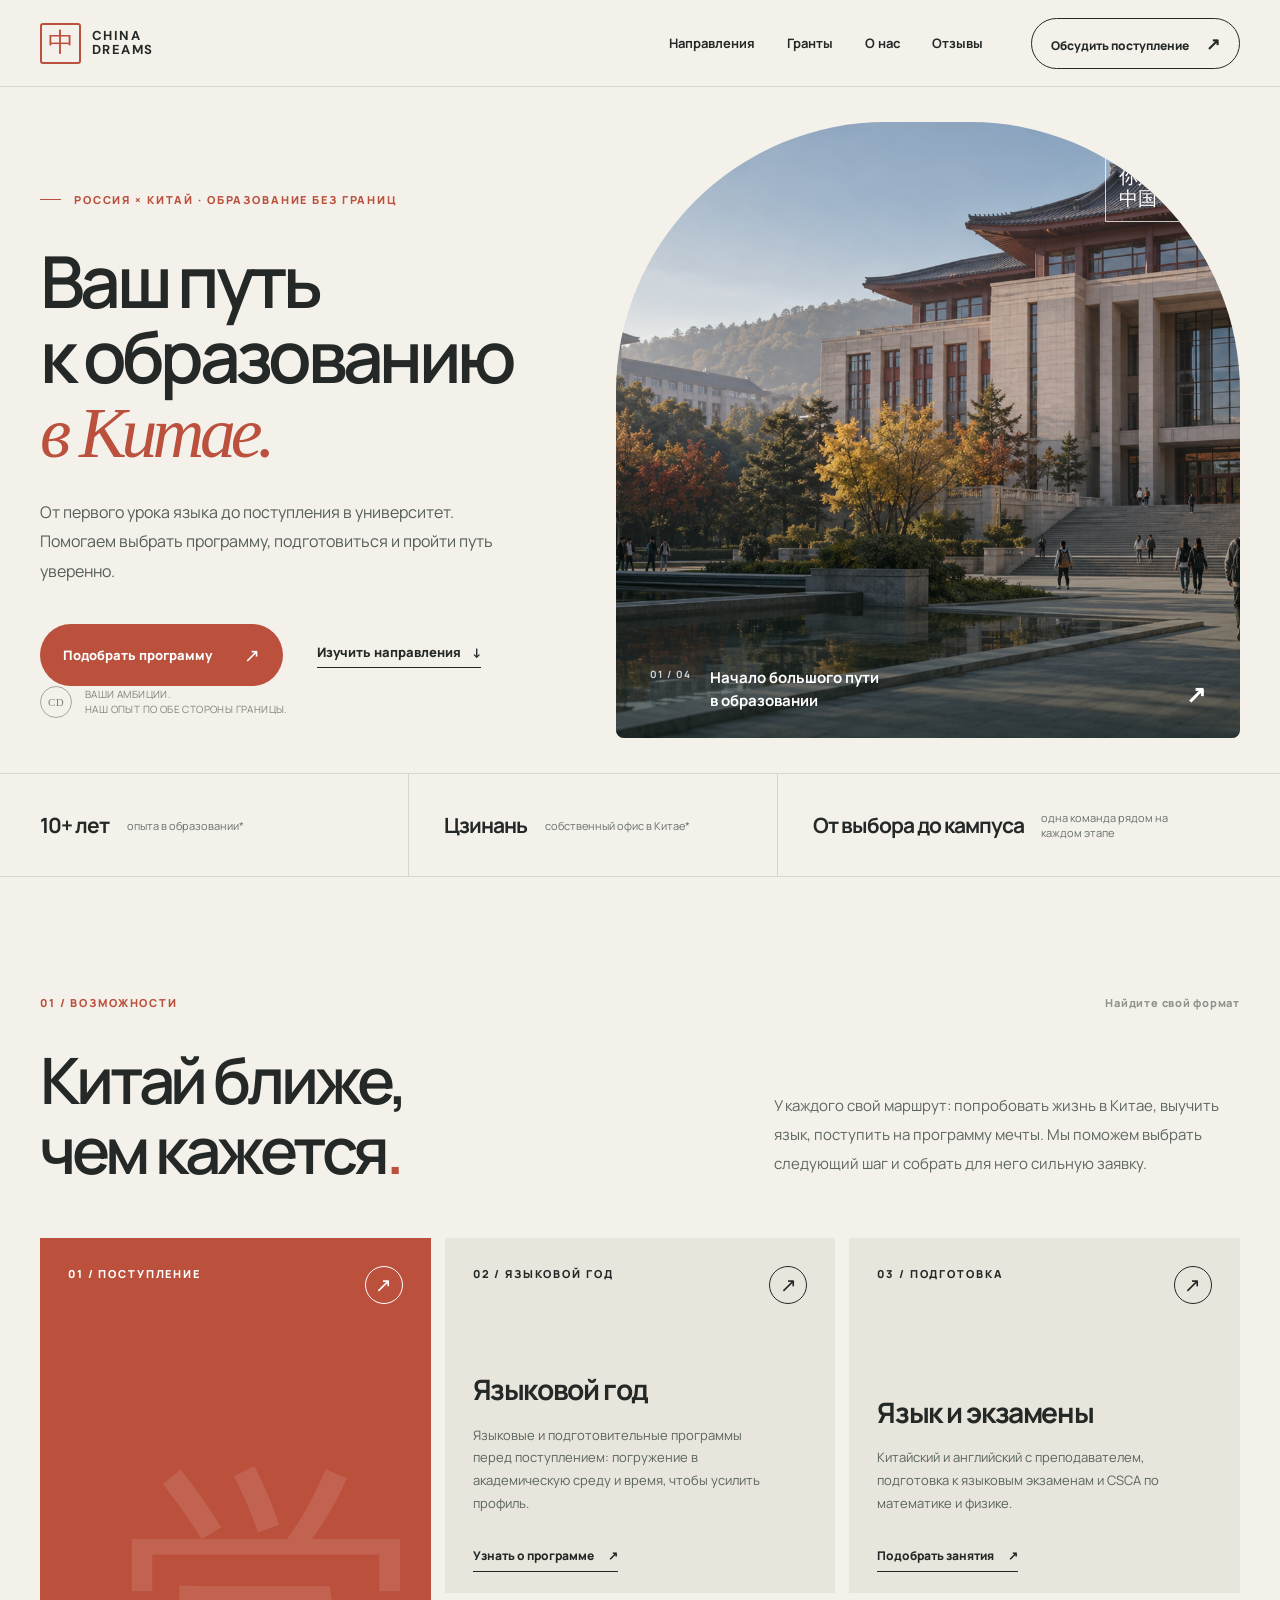
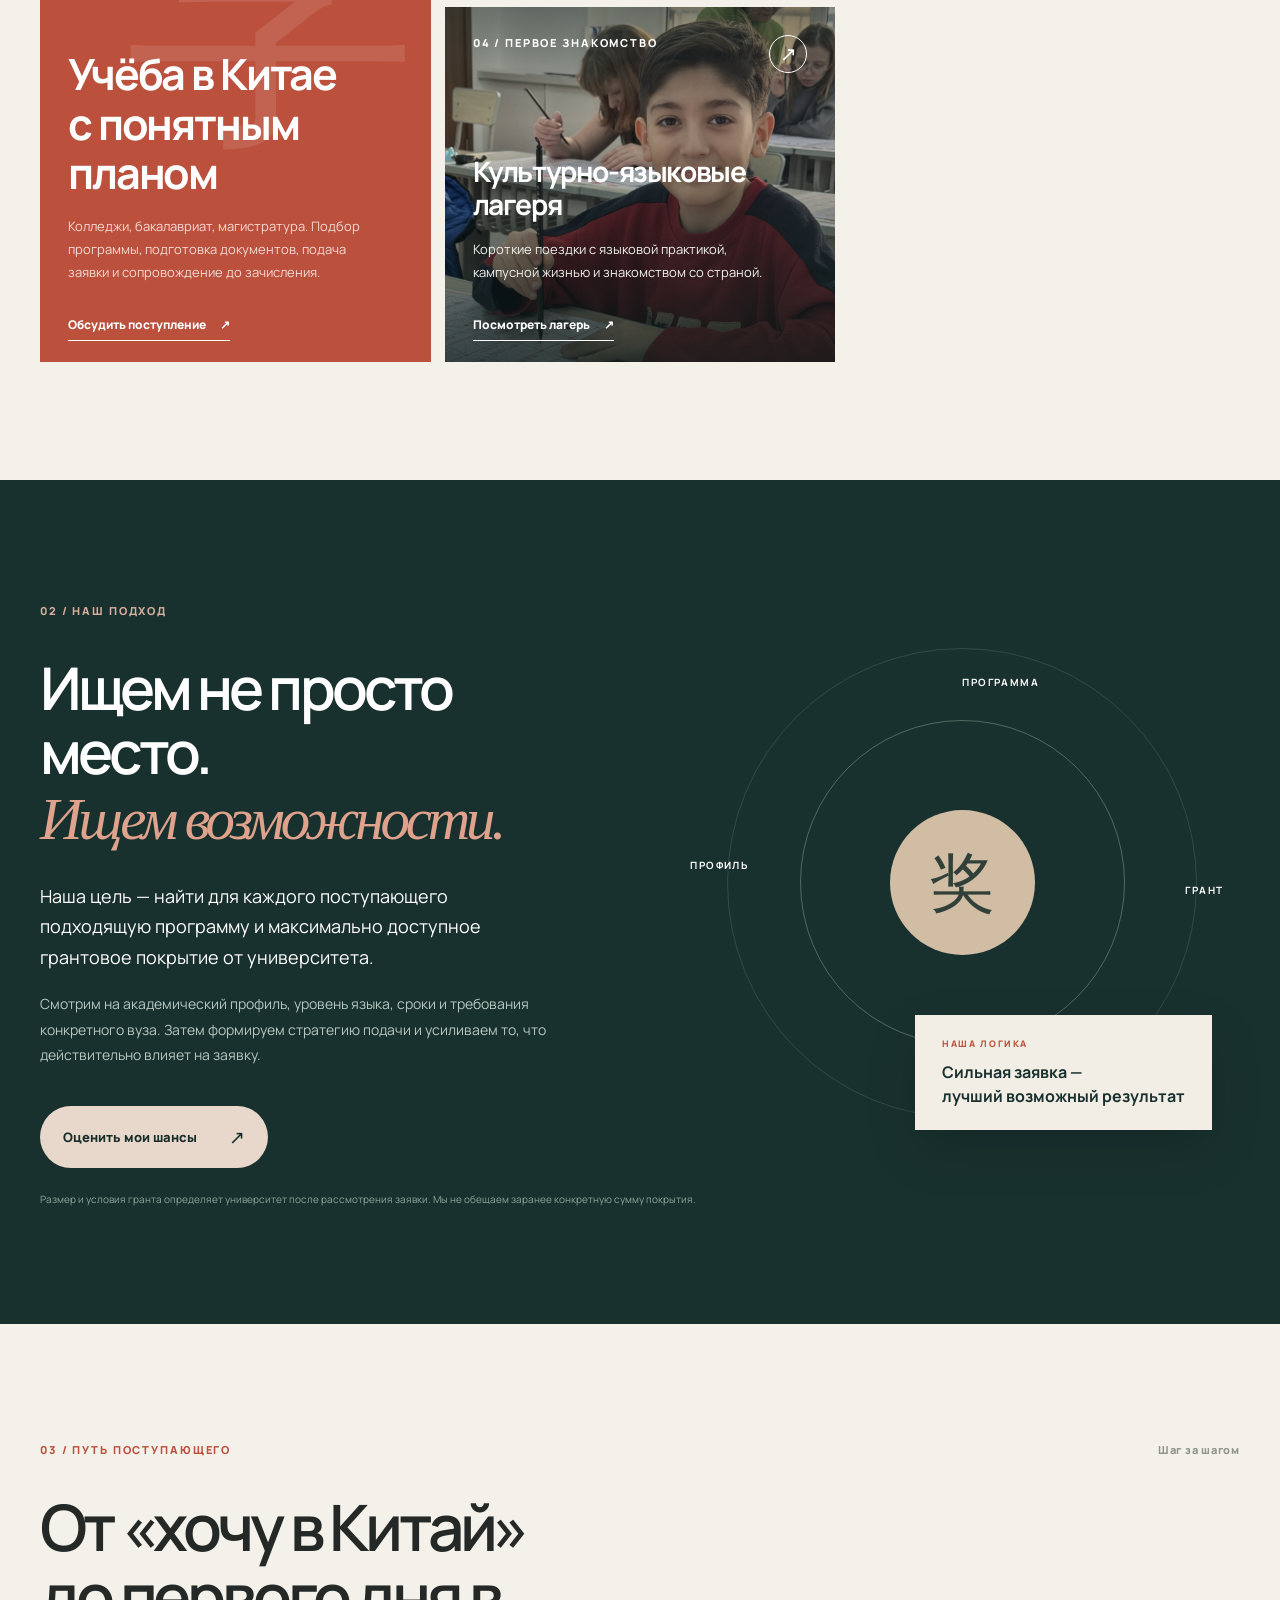
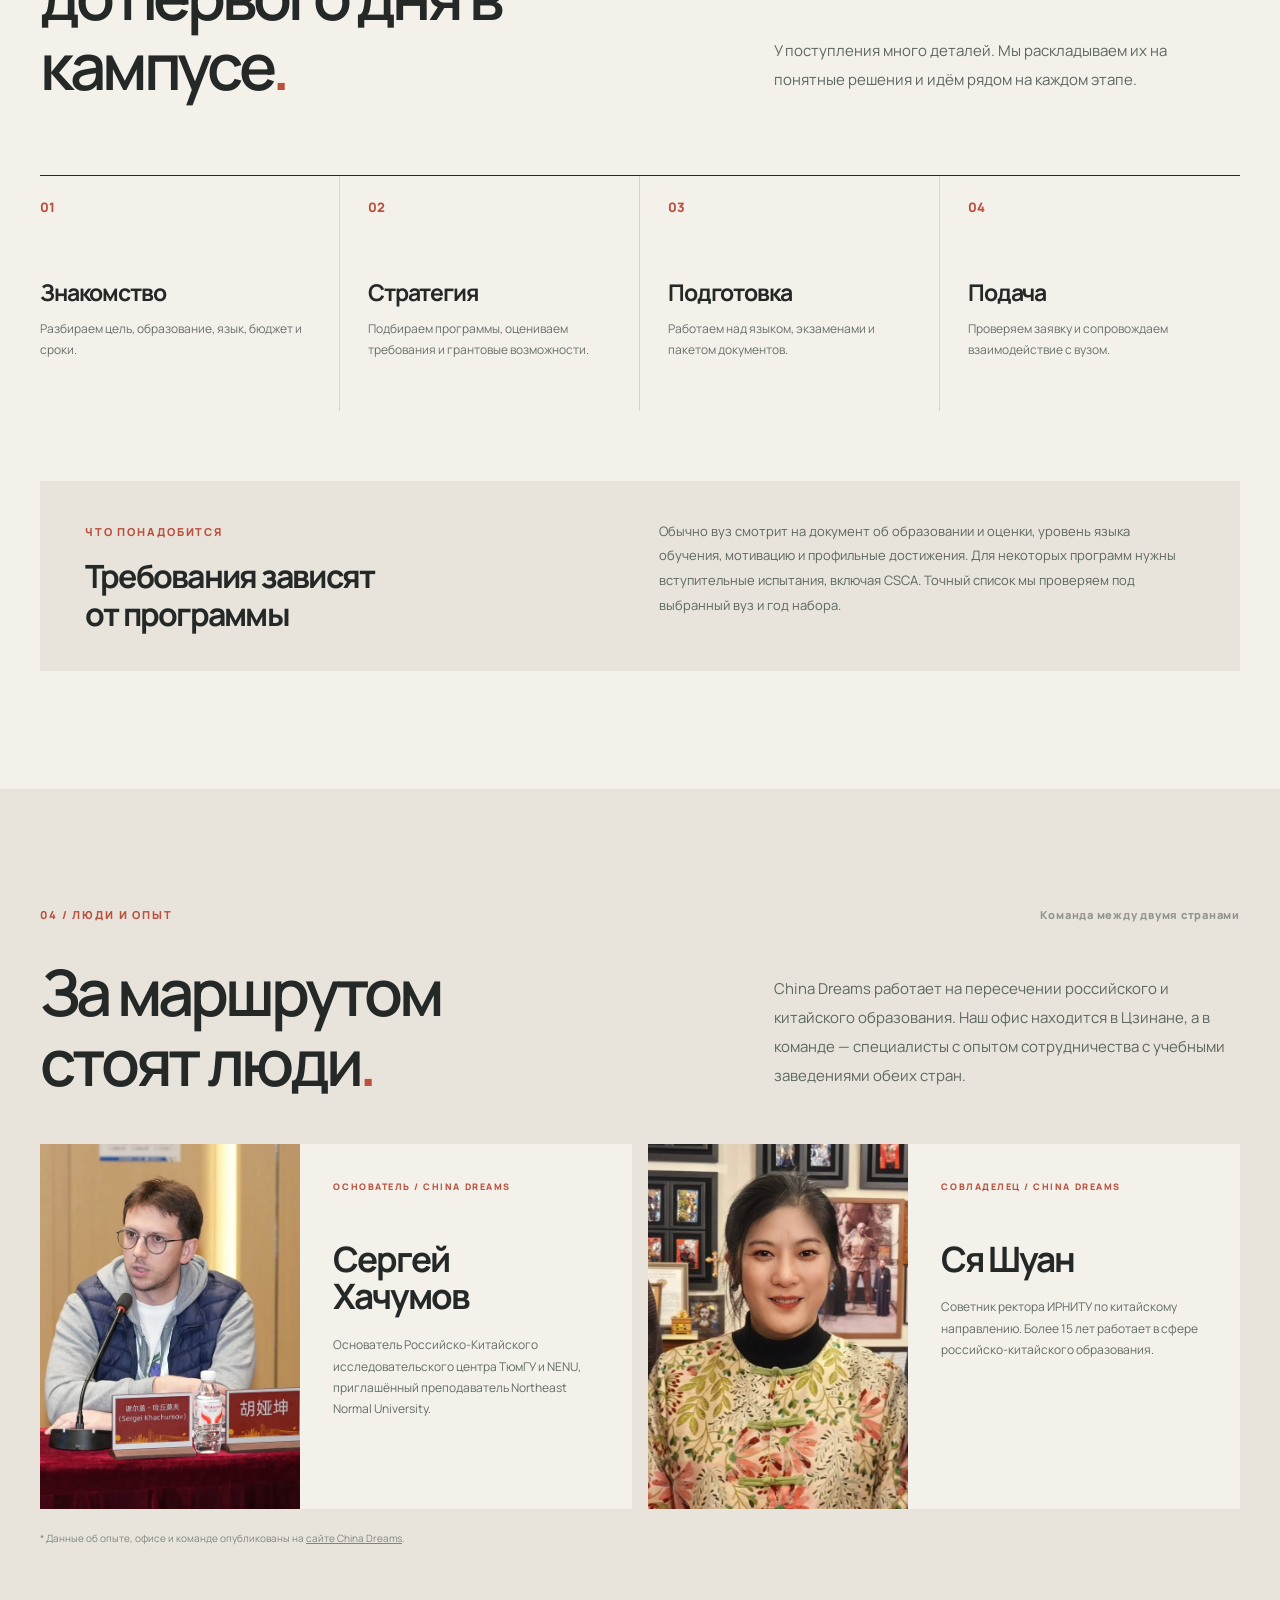
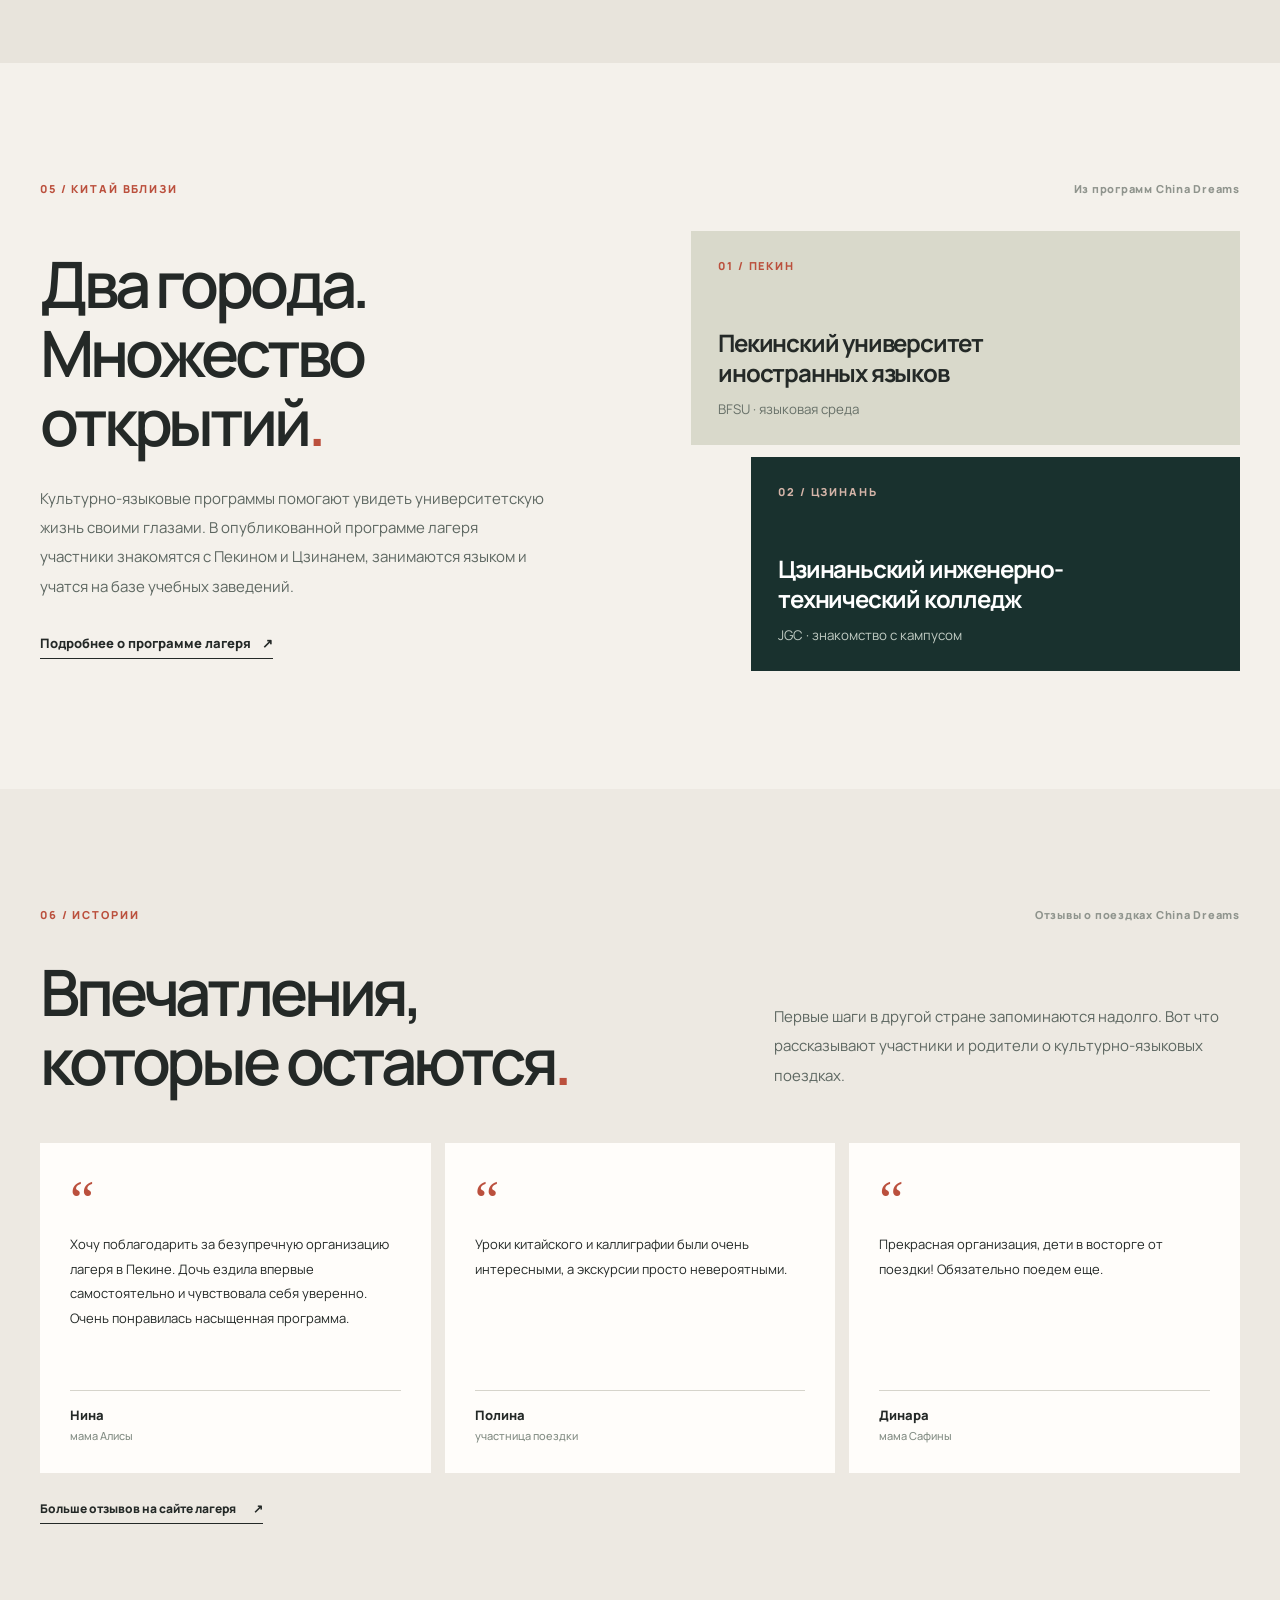
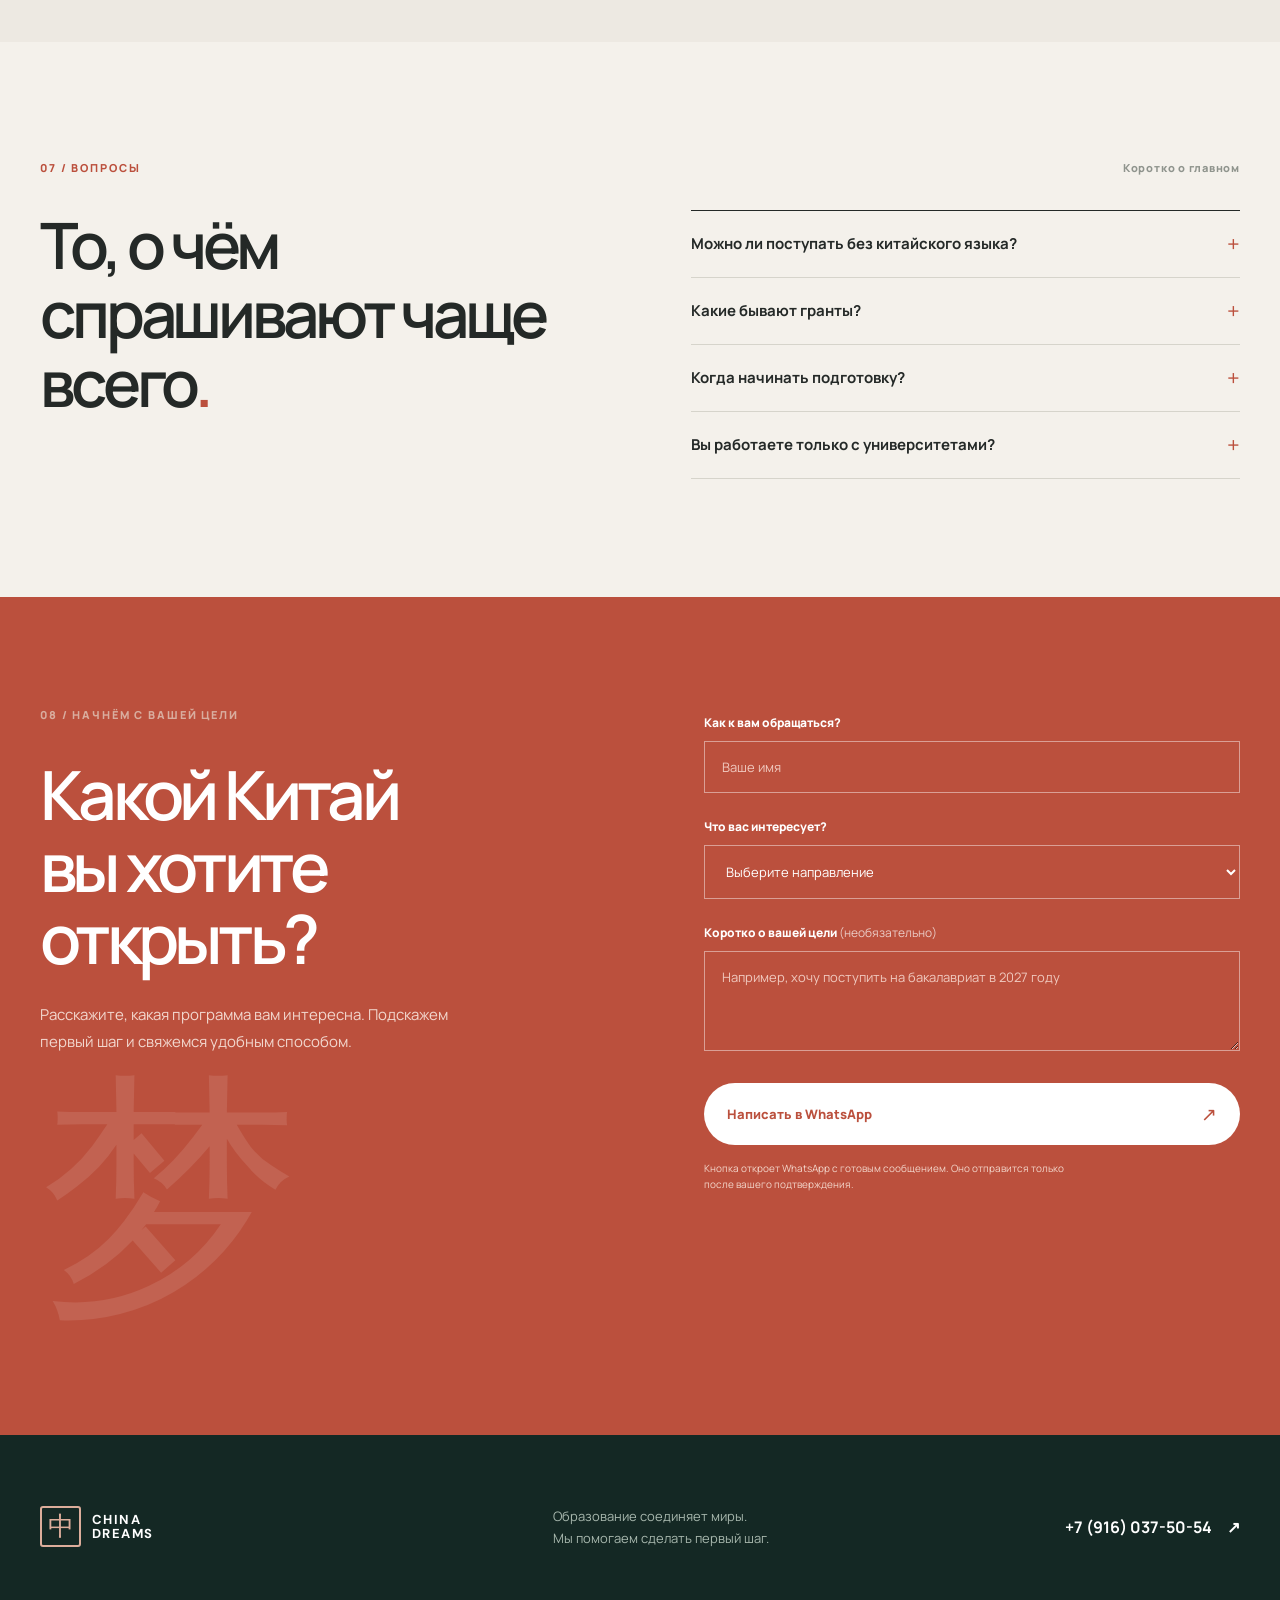
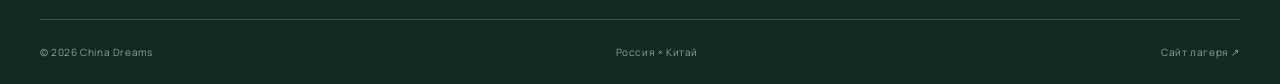
==== index.html @ 72135023 "new landing" ====
<!doctype html>
<html lang="ru">
<head>
  <meta charset="UTF-8">
  <meta name="viewport" content="width=device-width, initial-scale=1">
  <meta name="theme-color" content="#f4f1eb">
  <meta name="description" content="China Dreams — образование в Китае: поступление в колледжи и университеты, языковая подготовка, гранты и культурно-языковые программы.">
  <title>China Dreams — ваш путь к образованию в Китае</title>
  <link rel="preconnect" href="https://fonts.googleapis.com">
  <link rel="preconnect" href="https://fonts.gstatic.com" crossorigin>
  <link href="https://fonts.googleapis.com/css2?family=DM+Sans:wght@400;500;600;700&family=Manrope:wght@400;500;600;700;800&display=swap" rel="stylesheet">
  <link rel="stylesheet" href="styles.css">
  <script src="script.js" defer></script>
</head>
<body>
  <a class="skip-link" href="#main">Перейти к содержанию</a>
  <header class="site-header" id="top">
    <div class="container nav-shell">
      <a class="brand" href="#top" aria-label="China Dreams — на главную"><span class="brand-mark" aria-hidden="true">中</span><span class="brand-name">CHINA<br><b>DREAMS</b></span></a>
      <nav class="main-nav" id="main-nav" aria-label="Основная навигация">
        <a href="#directions">Направления</a><a href="#approach">Гранты</a><a href="#about">О нас</a><a href="#reviews">Отзывы</a>
      </nav>
      <a class="nav-contact" href="#contact">Обсудить поступление <span aria-hidden="true">↗</span></a>
      <button class="menu-toggle" type="button" aria-label="Открыть меню" aria-controls="main-nav" aria-expanded="false"><span></span><span></span></button>
    </div>
  </header>

  <main id="main">
    <section class="hero container" aria-labelledby="hero-title">
      <div class="hero-copy">
        <div class="eyebrow"><span class="eyebrow-line"></span> РОССИЯ × КИТАЙ · ОБРАЗОВАНИЕ БЕЗ ГРАНИЦ</div>
        <h1 id="hero-title">Ваш путь<br>к образованию<br><em>в Китае.</em></h1>
        <p class="hero-lead">От первого урока языка до поступления в университет. Помогаем выбрать программу, подготовиться и пройти путь уверенно.</p>
        <div class="hero-actions"><a class="button button-primary" href="#contact">Подобрать программу <span aria-hidden="true">↗</span></a><a class="text-link" href="#directions">Изучить направления <span aria-hidden="true">↓</span></a></div>
        <div class="hero-caption"><span class="mini-emblem">CD</span><span>Ваши амбиции.<br>Наш опыт по обе стороны границы.</span></div>
      </div>
      <div class="hero-visual">
        <img src="assets/hero-campus.png" alt="Художественная иллюстрация университетского кампуса в Китае" fetchpriority="high">
        <div class="hero-visual-shade"></div>
        <div class="hero-stamp" aria-hidden="true"><span>你好<br>中国</span><small>NI HAO<br>CHINA</small></div>
        <div class="hero-visual-note"><span class="note-index">01 / 04</span><span>Начало большого пути<br>в образовании</span><span class="note-arrow">↗</span></div>
      </div>
    </section>

    <div class="proof-bar"><div class="container proof-inner"><p><strong>10+ лет</strong><span>опыта в образовании*</span></p><p><strong>Цзинань</strong><span>собственный офис в Китае*</span></p><p><strong>От выбора до кампуса</strong><span>одна команда рядом на каждом этапе</span></p></div></div>

    <section class="intro section-pad container" id="directions" aria-labelledby="directions-title">
      <div class="section-top"><span class="section-label">01 / ВОЗМОЖНОСТИ</span><span class="section-aside">Найдите свой формат</span></div>
      <div class="intro-grid"><h2 id="directions-title">Китай ближе,<br>чем кажется<span class="accent-dot">.</span></h2><p>У каждого свой маршрут: попробовать жизнь в Китае, выучить язык, поступить на программу мечты. Мы поможем выбрать следующий шаг и собрать для него сильную заявку.</p></div>
      <div class="services-grid">
        <article class="service-card service-feature"><div class="service-top"><span class="service-number">01 / ПОСТУПЛЕНИЕ</span><span class="service-icon" aria-hidden="true">↗</span></div><div class="service-bottom"><div class="feature-symbol" aria-hidden="true">学</div><h3>Учёба в Китае<br>с понятным планом</h3><p>Колледжи, бакалавриат, магистратура. Подбор программы, подготовка документов, подача заявки и сопровождение до зачисления.</p><a href="#contact" class="card-link">Обсудить поступление <span aria-hidden="true">↗</span></a></div></article>
        <article class="service-card"><div class="service-top"><span class="service-number">02 / ЯЗЫКОВОЙ ГОД</span><span class="service-icon" aria-hidden="true">↗</span></div><div class="service-bottom"><h3>Языковой год</h3><p>Языковые и подготовительные программы перед поступлением: погружение в академическую среду и время, чтобы усилить профиль.</p><a href="#contact" class="card-link">Узнать о программе <span aria-hidden="true">↗</span></a></div></article>
        <article class="service-card"><div class="service-top"><span class="service-number">03 / ПОДГОТОВКА</span><span class="service-icon" aria-hidden="true">↗</span></div><div class="service-bottom"><h3>Язык и экзамены</h3><p>Китайский и английский с преподавателем, подготовка к языковым экзаменам и CSCA по математике и физике.</p><a href="#contact" class="card-link">Подобрать занятия <span aria-hidden="true">↗</span></a></div></article>
        <article class="service-card service-camp"><div class="service-top"><span class="service-number">04 / ПЕРВОЕ ЗНАКОМСТВО</span><span class="service-icon" aria-hidden="true">↗</span></div><div class="service-bottom"><h3>Культурно-языковые лагеря</h3><p>Короткие поездки с языковой практикой, кампусной жизнью и знакомством со страной.</p><a href="https://chinadreams.ru/summer2026/" target="_blank" rel="noopener noreferrer" class="card-link">Посмотреть лагерь <span aria-hidden="true">↗</span></a></div></article>
      </div>
    </section>

    <section class="funding section-pad" id="approach" aria-labelledby="funding-title"><div class="container funding-layout"><div class="funding-copy"><span class="section-label label-light">02 / НАШ ПОДХОД</span><h2 id="funding-title">Ищем не просто место.<br><em>Ищем возможности.</em></h2><p class="funding-lead">Наша цель — найти для каждого поступающего подходящую программу и максимально доступное грантовое покрытие от университета.</p><p>Смотрим на академический профиль, уровень языка, сроки и требования конкретного вуза. Затем формируем стратегию подачи и усиливаем то, что действительно влияет на заявку.</p><a class="button button-light" href="#contact">Оценить мои шансы <span aria-hidden="true">↗</span></a></div><div class="funding-graphic"><div class="orbit orbit-one"></div><div class="orbit orbit-two"></div><div class="orbit-center">奖</div><span class="orbit-label label-a">ПРОГРАММА</span><span class="orbit-label label-b">ПРОФИЛЬ</span><span class="orbit-label label-c">ГРАНТ</span><div class="funding-card"><span>НАША ЛОГИКА</span><strong>Сильная заявка —<br>лучший возможный результат</strong></div></div></div><div class="container funding-footnote">Размер и условия гранта определяет университет после рассмотрения заявки. Мы не обещаем заранее конкретную сумму покрытия.</div></section>

    <section class="journey section-pad container" id="process" aria-labelledby="journey-title"><div class="section-top"><span class="section-label">03 / ПУТЬ ПОСТУПАЮЩЕГО</span><span class="section-aside">Шаг за шагом</span></div><div class="journey-head"><h2 id="journey-title">От «хочу в Китай»<br>до первого дня в кампусе<span class="accent-dot">.</span></h2><p>У поступления много деталей. Мы раскладываем их на понятные решения и идём рядом на каждом этапе.</p></div><div class="steps"><div class="step"><span>01</span><h3>Знакомство</h3><p>Разбираем цель, образование, язык, бюджет и сроки.</p></div><div class="step"><span>02</span><h3>Стратегия</h3><p>Подбираем программы, оцениваем требования и грантовые возможности.</p></div><div class="step"><span>03</span><h3>Подготовка</h3><p>Работаем над языком, экзаменами и пакетом документов.</p></div><div class="step"><span>04</span><h3>Подача</h3><p>Проверяем заявку и сопровождаем взаимодействие с вузом.</p></div></div><div class="requirements"><div><span class="section-label">ЧТО ПОНАДОБИТСЯ</span><h3>Требования зависят<br>от программы</h3></div><p>Обычно вуз смотрит на документ об образовании и оценки, уровень языка обучения, мотивацию и профильные достижения. Для некоторых программ нужны вступительные испытания, включая CSCA. Точный список мы проверяем под выбранный вуз и год набора.</p></div></section>

    <section class="people section-pad" id="about" aria-labelledby="people-title"><div class="container"><div class="section-top"><span class="section-label">04 / ЛЮДИ И ОПЫТ</span><span class="section-aside">Команда между двумя странами</span></div><div class="people-head"><h2 id="people-title">За маршрутом<br>стоят люди<span class="accent-dot">.</span></h2><p>China Dreams работает на пересечении российского и китайского образования. Наш офис находится в Цзинане, а в команде — специалисты с опытом сотрудничества с учебными заведениями обеих стран.</p></div><div class="team-grid"><article class="team-card"><div class="team-photo"><img src="assets/sergey.webp" alt="Сергей Хачумов" loading="lazy"></div><div class="team-content"><span>ОСНОВАТЕЛЬ / CHINA DREAMS</span><h3>Сергей<br>Хачумов</h3><p>Основатель Российско-Китайского исследовательского центра ТюмГУ и NENU, приглашённый преподаватель Northeast Normal University.</p></div></article><article class="team-card"><div class="team-photo"><img src="assets/shuang.webp" alt="Ся Шуан" loading="lazy"></div><div class="team-content"><span>СОВЛАДЕЛЕЦ / CHINA DREAMS</span><h3>Ся Шуан</h3><p>Советник ректора ИРНИТУ по китайскому направлению. Более 15 лет работает в сфере российско-китайского образования.</p></div></article></div><p class="source-note">* Данные об опыте, офисе и команде опубликованы на <a href="https://chinadreams.ru/" target="_blank" rel="noopener noreferrer">сайте China Dreams</a>.</p></div></section>

    <section class="places section-pad container" aria-labelledby="places-title"><div class="section-top"><span class="section-label">05 / КИТАЙ ВБЛИЗИ</span><span class="section-aside">Из программ China Dreams</span></div><div class="places-layout"><div><h2 id="places-title">Два города.<br>Множество открытий<span class="accent-dot">.</span></h2><p>Культурно-языковые программы помогают увидеть университетскую жизнь своими глазами. В опубликованной программе лагеря участники знакомятся с Пекином и Цзинанем, занимаются языком и учатся на базе учебных заведений.</p><a href="https://chinadreams.ru/summer2026/" target="_blank" rel="noopener noreferrer" class="text-link">Подробнее о программе лагеря <span aria-hidden="true">↗</span></a></div><div class="place-cards"><div class="place-card"><span>01 / ПЕКИН</span><strong>Пекинский университет<br>иностранных языков</strong><small>BFSU · языковая среда</small></div><div class="place-card place-card-dark"><span>02 / ЦЗИНАНЬ</span><strong>Цзинаньский инженерно-<br>технический колледж</strong><small>JGC · знакомство с кампусом</small></div></div></div></section>

    <section class="reviews section-pad" id="reviews" aria-labelledby="reviews-title"><div class="container"><div class="section-top"><span class="section-label">06 / ИСТОРИИ</span><span class="section-aside">Отзывы о поездках China Dreams</span></div><div class="reviews-head"><h2 id="reviews-title">Впечатления,<br>которые остаются<span class="accent-dot">.</span></h2><p>Первые шаги в другой стране запоминаются надолго. Вот что рассказывают участники и родители о культурно-языковых поездках.</p></div><div class="review-grid"><blockquote><span class="quote-mark">“</span><p>Хочу поблагодарить за безупречную организацию лагеря в Пекине. Дочь ездила впервые самостоятельно и чувствовала себя уверенно. Очень понравилась насыщенная программа.</p><footer>Нина <span>мама Алисы</span></footer></blockquote><blockquote><span class="quote-mark">“</span><p>Уроки китайского и каллиграфии были очень интересными, а экскурсии просто невероятными.</p><footer>Полина <span>участница поездки</span></footer></blockquote><blockquote><span class="quote-mark">“</span><p>Прекрасная организация, дети в восторге от поездки! Обязательно поедем еще.</p><footer>Динара <span>мама Сафины</span></footer></blockquote></div><a class="reviews-link" href="https://chinadreams.ru/summer2026/#reviews" target="_blank" rel="noopener noreferrer">Больше отзывов на сайте лагеря <span aria-hidden="true">↗</span></a></div></section>

    <section class="faq section-pad container" aria-labelledby="faq-title"><div class="section-top"><span class="section-label">07 / ВОПРОСЫ</span><span class="section-aside">Коротко о главном</span></div><div class="faq-layout"><h2 id="faq-title">То, о чём<br>спрашивают чаще всего<span class="accent-dot">.</span></h2><div class="faq-list"><details><summary>Можно ли поступать без китайского языка?<span>+</span></summary><p>Возможность зависит от программы и языка обучения. Для части направлений сначала подходит языковой год или подготовительная программа. На консультации подберём реалистичный маршрут под ваш уровень.</p></details><details><summary>Какие бывают гранты?<span>+</span></summary><p>Вузы предлагают разные варианты покрытия и устанавливают собственные условия. Мы изучаем доступные варианты для выбранной программы и помогаем подготовить заявку. Итоговое решение принимает университет.</p></details><details><summary>Когда начинать подготовку?<span>+</span></summary><p>Чем раньше определены программа и требования, тем больше времени остаётся на язык, экзамены и документы. Даже если сроки уже близко, можно оценить доступные варианты на текущий набор.</p></details><details><summary>Вы работаете только с университетами?<span>+</span></summary><p>Нет. Мы также сопровождаем поступление в колледжи, языковые программы и организуем краткосрочные культурно-языковые поездки.</p></details></div></div></section>

    <section class="contact-section" id="contact" aria-labelledby="contact-title"><div class="container contact-layout"><div><span class="section-label label-light">08 / НАЧНЁМ С ВАШЕЙ ЦЕЛИ</span><h2 id="contact-title">Какой Китай<br>вы хотите открыть?</h2><p>Расскажите, какая программа вам интересна. Подскажем первый шаг и свяжемся удобным способом.</p><div class="contact-ornament" aria-hidden="true">梦</div></div><form class="contact-form" id="contact-form"><label for="name">Как к вам обращаться?</label><input id="name" name="name" placeholder="Ваше имя" autocomplete="name" required><label for="interest">Что вас интересует?</label><select id="interest" name="interest" required><option value="" disabled selected>Выберите направление</option><option>Поступление в колледж</option><option>Бакалавриат</option><option>Магистратура</option><option>Языковой год</option><option>Подготовка к экзаменам</option><option>Культурно-языковой лагерь</option></select><label for="message">Коротко о вашей цели <span>(необязательно)</span></label><textarea id="message" name="message" rows="3" placeholder="Например, хочу поступить на бакалавриат в 2027 году"></textarea><button class="button button-white" type="submit">Написать в WhatsApp <span aria-hidden="true">↗</span></button><p class="form-note">Кнопка откроет WhatsApp с готовым сообщением. Оно отправится только после вашего подтверждения.</p></form></div></section>
  </main>
  <footer class="site-footer"><div class="container footer-top"><a class="brand" href="#top"><span class="brand-mark" aria-hidden="true">中</span><span class="brand-name">CHINA<br><b>DREAMS</b></span></a><p>Образование соединяет миры.<br>Мы помогаем сделать первый шаг.</p><a href="tel:+79160375054">+7 (916) 037-50-54 <span aria-hidden="true">↗</span></a></div><div class="container footer-bottom"><span>© <span id="year">2026</span> China Dreams</span><span>Россия × Китай</span><a href="https://chinadreams.ru/summer2026/" target="_blank" rel="noopener noreferrer">Сайт лагеря ↗</a></div></footer>
</body>
</html>
---- styles.css ----
:root{--paper:#f4f1eb;--paper-2:#ebe7df;--ink:#242927;--muted:#68706b;--line:#d6d4cb;--red:#bb503d;--red-dark:#943c2d;--forest:#19312e;--white:#fffdfa;--max:1380px}*{box-sizing:border-box}html{scroll-behavior:smooth}body{margin:0;background:var(--paper);color:var(--ink);font-family:Manrope,Arial,sans-serif;-webkit-font-smoothing:antialiased}body.menu-open{overflow:hidden}a{color:inherit;text-decoration:none}button,input,select,textarea{font:inherit}button{cursor:pointer}img{display:block;max-width:100%}::selection{background:var(--red);color:#fff}.container{width:min(calc(100% - 80px),var(--max));margin-inline:auto}.skip-link{position:absolute;left:12px;top:-80px;z-index:100;background:#fff;padding:12px 18px}.skip-link:focus{top:12px}.site-header{position:relative;z-index:20;background:var(--paper);border-bottom:1px solid var(--line)}.nav-shell{height:86px;display:flex;align-items:center;gap:48px}.brand{display:inline-flex;align-items:center;gap:11px;flex:none}.brand-mark{display:grid;place-items:center;width:41px;height:41px;border:2px solid var(--red);border-radius:3px;color:var(--red);font-family:serif;font-size:26px;line-height:1}.brand-name{font:700 13px/1.05 'DM Sans',sans-serif;letter-spacing:.11em}.brand-name b{font-weight:700}.main-nav{display:flex;gap:32px;margin-left:auto}.main-nav a{font-size:13px;font-weight:700;transition:color .2s}.main-nav a:hover,.footer-top>a:last-child:hover{color:var(--red)}.nav-contact{border:1px solid var(--ink);padding:13px 19px;border-radius:100px;font-size:12px;font-weight:800;white-space:nowrap;transition:background .2s,color .2s}.nav-contact:hover{background:var(--ink);color:white}.nav-contact span{font-size:17px;margin-left:15px}.menu-toggle{display:none;background:none;border:0;padding:10px}.menu-toggle span{display:block;width:24px;height:2px;background:var(--ink);margin:5px}.hero{display:grid;grid-template-columns:48% 52%;min-height:650px;padding-top:35px;padding-bottom:35px}.hero-copy{display:flex;flex-direction:column;align-items:flex-start;padding:70px 30px 20px 0}.eyebrow,.section-label,.section-aside,.service-number,.team-content>span,.place-card>span{font-size:11px;font-weight:800;letter-spacing:.17em}.eyebrow{display:flex;align-items:center;gap:13px;color:var(--red)}.eyebrow-line{width:21px;height:1px;background:var(--red)}h1,h2,h3,p{margin-top:0}h1,h2{letter-spacing:-.065em;font-weight:600}h1{font-size:clamp(60px,5.6vw,94px);line-height:1.04;margin:37px 0 27px}h1 em,.funding h2 em{font-family:Georgia,serif;font-weight:400;letter-spacing:-.07em}h1 em{color:var(--red)}.hero-lead{max-width:470px;font-size:16px;line-height:1.85;color:#555e59}.hero-actions{display:flex;align-items:center;gap:34px;margin:22px 0 0}.button{display:inline-flex;align-items:center;justify-content:space-between;gap:32px;border:none;border-radius:100px;padding:18px 23px;font-size:13px;font-weight:800;transition:transform .2s,background .2s}.button:hover{transform:translateY(-3px)}.button span{font-size:19px;font-weight:400}.button-primary{background:var(--red);color:#fff}.button-primary:hover{background:var(--red-dark)}.text-link{font-size:13px;font-weight:800;border-bottom:1px solid currentColor;padding-bottom:6px}.text-link span{margin-left:8px}.hero-caption{display:flex;align-items:center;gap:13px;margin-top:auto;color:#7d837c;font-size:10px;line-height:1.5;letter-spacing:.04em;text-transform:uppercase}.mini-emblem{width:32px;height:32px;border:1px solid #a6a69d;border-radius:50%;display:grid;place-items:center;font-family:Georgia,serif;font-size:11px}.hero-visual{position:relative;min-height:580px;border-radius:270px 270px 8px 8px;overflow:hidden;background:#7e9285}.hero-visual>img{width:100%;height:100%;object-fit:cover;object-position:center}.hero-visual-shade{position:absolute;inset:0;background:linear-gradient(180deg,rgba(12,28,26,.08),transparent 45%,rgba(10,27,26,.64))}.hero-stamp{position:absolute;right:30px;top:32px;display:flex;align-items:center;gap:10px;color:white;border:1px solid rgba(255,255,255,.75);padding:11px 13px}.hero-stamp span{font-family:serif;font-size:19px;line-height:1.15}.hero-stamp small{font-size:7px;letter-spacing:.17em;line-height:1.4}.hero-visual-note{position:absolute;left:34px;right:34px;bottom:26px;display:flex;align-items:end;gap:18px;color:white;font-size:15px;font-weight:700;line-height:1.5}.note-index{align-self:start;font-size:10px;letter-spacing:.14em;opacity:.8}.note-arrow{margin-left:auto;font-size:24px}.proof-bar{border-top:1px solid var(--line);border-bottom:1px solid var(--line)}.proof-inner{display:grid;grid-template-columns:1fr 1fr 1.25fr}.proof-inner p{display:flex;align-items:center;gap:18px;min-height:102px;margin:0;padding:15px 35px;border-right:1px solid var(--line)}.proof-inner p:first-child{padding-left:0}.proof-inner p:last-child{border:0}.proof-inner strong{font-size:21px;letter-spacing:-.05em;white-space:nowrap}.proof-inner span{color:var(--muted);font-size:11px;line-height:1.4}.section-pad{padding-top:118px;padding-bottom:118px}.section-top{display:flex;justify-content:space-between;align-items:center;margin-bottom:35px}.section-label{color:var(--red)}.section-aside{color:#8f948d;letter-spacing:.07em}.intro-grid,.journey-head,.people-head,.reviews-head{display:grid;grid-template-columns:1.15fr .85fr;align-items:end;gap:8vw;margin-bottom:54px}.intro h2,.journey h2,.people h2,.places h2,.reviews h2,.faq h2{font-size:clamp(47px,5vw,76px);line-height:1.08;margin:0}.accent-dot{color:var(--red)}.intro-grid p,.journey-head p,.people-head p,.reviews-head p,.places-layout p{font-size:15px;line-height:1.95;color:#5d6761;max-width:510px;margin:0 0 5px}.services-grid{display:grid;grid-template-columns:repeat(3,1fr);gap:14px}.service-card{display:flex;flex-direction:column;justify-content:space-between;min-height:355px;padding:28px;background:#e8e5dc;transition:transform .25s,background .25s}.service-card:hover{transform:translateY(-5px);background:#e2ded4}.service-feature{grid-row:span 2;min-height:724px;background:var(--red);color:#fff;position:relative;overflow:hidden}.service-feature:hover{background:var(--red-dark)}.service-top{display:flex;justify-content:space-between;align-items:start}.service-icon{display:grid;place-items:center;width:38px;height:38px;border:1px solid currentColor;border-radius:50%;font-size:20px}.service-bottom{position:relative;z-index:1}.service-card h3{font-size:clamp(25px,2.2vw,34px);line-height:1.15;letter-spacing:-.05em;margin-bottom:18px}.service-card p{max-width:310px;font-size:13px;line-height:1.75;color:#5a655e;margin-bottom:28px}.service-feature p{color:#f6d9d3}.service-feature h3{font-size:43px}.card-link{font-size:12px;font-weight:800;border-bottom:1px solid currentColor;padding-bottom:7px}.card-link span{margin-left:12px}.feature-symbol{position:absolute;bottom:174px;right:-18px;font-family:serif;font-size:300px;line-height:1;opacity:.11;z-index:-1}.service-camp{background:#dfe4df}.funding{background:var(--forest);color:white;overflow:hidden}.funding-layout{display:grid;grid-template-columns:1fr 1fr;align-items:center;gap:7vw;min-height:480px}.label-light{color:#d9ad9f}.funding h2{font-size:clamp(48px,4.6vw,72px);line-height:1.1;margin:36px 0 28px}.funding h2 em{color:#dfa28d}.funding-copy>p{max-width:520px;font-size:14px;line-height:1.85;color:#b6c7c0}.funding-copy .funding-lead{font-size:18px;line-height:1.7;color:#fff}.button-light{background:#e8d8cb;color:#172d2a;margin-top:24px}.button-light:hover{background:white}.funding-graphic{height:495px;position:relative;display:grid;place-items:center}.orbit{position:absolute;border:1px solid rgba(213,228,213,.3);border-radius:50%;aspect-ratio:1}.orbit-one{width:325px}.orbit-two{width:470px;border-color:rgba(213,228,213,.13)}.orbit-center{display:grid;place-items:center;width:145px;height:145px;border-radius:50%;background:#d1bca4;color:#31413a;font-size:65px;font-family:serif}.orbit-label{position:absolute;font-size:10px;font-weight:700;letter-spacing:.14em}.label-a{top:40px;left:50%}.label-b{top:45%;left:1%}.label-c{top:50%;right:3%}.funding-card{position:absolute;right:5%;bottom:0;background:#f2eee6;color:var(--forest);padding:22px 27px;min-width:255px;box-shadow:0 20px 50px rgba(0,0,0,.15)}.funding-card span{display:block;font-size:9px;font-weight:800;letter-spacing:.18em;color:var(--red);margin-bottom:10px}.funding-card strong{font-size:16px;line-height:1.5}.funding-footnote{font-size:10px;color:#8ca69d;padding-top:24px}.journey-head{margin-bottom:75px}.steps{display:grid;grid-template-columns:repeat(4,1fr);border-top:1px solid var(--ink)}.step{padding:22px 28px 42px 0;border-right:1px solid var(--line);min-height:235px}.step:not(:first-child){padding-left:28px}.step:last-child{border-right:0}.step>span{display:block;color:var(--red);font-size:13px;font-weight:800;margin-bottom:60px}.step h3{font-size:23px;letter-spacing:-.05em;margin-bottom:10px}.step p{font-size:12px;line-height:1.75;color:var(--muted);margin:0}.requirements{margin-top:70px;background:#e8e4dc;padding:38px 45px;display:grid;grid-template-columns:1fr 1.2fr;gap:10vw}.requirements h3{font-size:32px;letter-spacing:-.055em;line-height:1.2;margin:16px 0 0}.requirements p{font-size:13px;line-height:1.9;color:#5c6760;margin:0}.people{background:#e8e4dc}.people-head{margin-bottom:48px}.team-grid{display:grid;grid-template-columns:1fr 1fr;gap:16px}.team-card{display:grid;grid-template-columns:44% 56%;background:var(--paper);min-height:365px}.team-photo{overflow:hidden;background:#c6c9c1}.team-photo img{width:100%;height:100%;object-fit:cover;object-position:center top}.team-content{padding:36px 33px;display:flex;flex-direction:column}.team-content>span{color:var(--red);font-size:9px}.team-content h3{font-size:35px;line-height:1.08;letter-spacing:-.06em;margin:48px 0 18px}.team-content p{font-size:12px;line-height:1.78;color:#626c65;margin:0}.source-note{font-size:10px;color:#7f867e;margin:22px 0 0}.source-note a{text-decoration:underline}.places-layout{display:grid;grid-template-columns:1fr 1fr;gap:8vw;align-items:center}.places h2{margin:0 0 28px}.places-layout p{margin-bottom:30px}.place-cards{display:grid;gap:12px}.place-card{min-height:214px;background:#d9d9cb;padding:27px;display:flex;flex-direction:column}.place-card>span{color:var(--red)}.place-card strong{font-size:24px;letter-spacing:-.05em;line-height:1.25;margin-top:auto}.place-card small{margin-top:12px;color:#687169}.place-card-dark{background:var(--forest);color:#fff;margin-left:60px}.place-card-dark>span{color:#d4b4a8}.place-card-dark small{color:#c0cbc3}.reviews{background:#ede9e2}.reviews-head{margin-bottom:48px}.review-grid{display:grid;grid-template-columns:repeat(3,1fr);gap:14px}.review-grid blockquote{margin:0;padding:30px;min-height:330px;background:var(--white);display:flex;flex-direction:column}.quote-mark{font-family:Georgia,serif;font-size:55px;line-height:1;color:var(--red)}.review-grid blockquote p{font-size:13px;line-height:1.9;margin:4px 0 30px}.review-grid footer{margin-top:auto;border-top:1px solid var(--line);padding-top:15px;font-size:13px;font-weight:800}.review-grid footer span{display:block;color:#838d84;font-size:11px;font-weight:500;margin-top:4px}.reviews-link{display:inline-block;margin-top:27px;font-size:12px;font-weight:800;border-bottom:1px solid currentColor;padding-bottom:6px}.reviews-link span{margin-left:15px}.faq-layout{display:grid;grid-template-columns:1fr 1fr;gap:8vw}.faq-list{border-top:1px solid var(--ink)}.faq-list details{border-bottom:1px solid var(--line)}.faq-list summary{list-style:none;display:flex;justify-content:space-between;gap:20px;padding:22px 0;font-size:15px;font-weight:700;cursor:pointer}.faq-list summary::-webkit-details-marker{display:none}.faq-list summary span{font-size:22px;line-height:1;font-weight:400;color:var(--red);transition:transform .2s}.faq-list details[open] summary span{transform:rotate(45deg)}.faq-list details p{font-size:12px;line-height:1.85;color:var(--muted);padding:0 35px 20px 0;margin:0}.contact-section{background:var(--red);color:#fff;padding:105px 0;overflow:hidden}.contact-layout{display:grid;grid-template-columns:1fr 1fr;gap:10vw}.contact-layout h2{font-size:clamp(54px,5.3vw,80px);line-height:1.06;letter-spacing:-.07em;margin:35px 0 26px}.contact-layout>div>p{font-size:15px;line-height:1.8;max-width:460px;color:#f2d7ce}.contact-ornament{font-family:serif;font-size:260px;line-height:1;color:rgba(255,255,255,.1);margin-top:10px}.contact-form{padding-top:12px}.contact-form label{display:block;font-size:12px;font-weight:800;margin:0 0 10px}.contact-form label span{font-weight:400;opacity:.7}.contact-form input,.contact-form select,.contact-form textarea{width:100%;border:1px solid rgba(255,255,255,.45);border-radius:0;background:transparent;color:#fff;padding:16px 17px;outline:none;margin-bottom:25px;font-size:13px}.contact-form input:focus,.contact-form select:focus,.contact-form textarea:focus{border-color:white;box-shadow:0 0 0 1px white}.contact-form input::placeholder,.contact-form textarea::placeholder{color:#f0c9bf}.contact-form select option{color:var(--ink);background:white}.contact-form textarea{resize:vertical;min-height:100px}.button-white{width:100%;background:#fff;color:var(--red);margin-top:2px}.button-white:hover{background:#f0e7df}.form-note{font-size:10px;line-height:1.6;color:#f3d6cb;max-width:380px;margin:15px 0 0}.site-footer{background:#142824;color:white}.footer-top{display:grid;grid-template-columns:1fr 1fr auto;align-items:center;gap:40px;padding-top:70px;padding-bottom:70px}.footer-top .brand-mark{color:#dcad9b;border-color:#dcad9b}.footer-top p{font-size:13px;color:#a7b7ad;line-height:1.7;margin:0}.footer-top>a:last-child{font-size:16px;font-weight:700}.footer-top>a:last-child span{margin-left:12px}.footer-bottom{display:flex;justify-content:space-between;border-top:1px solid #36504a;padding-top:25px;padding-bottom:25px;color:#8da49a;font-size:10px;letter-spacing:.06em}.footer-bottom a:hover{text-decoration:underline}@media(max-width:1100px){.container{width:min(calc(100% - 48px),var(--max))}.nav-shell{gap:25px}.main-nav{gap:20px}.hero{grid-template-columns:52% 48%;min-height:590px}.hero-copy{padding-top:55px}h1{font-size:clamp(52px,6vw,75px)}.hero-visual{min-height:520px}.services-grid{grid-template-columns:repeat(2,1fr)}.service-feature{grid-row:span 2}.service-card{min-height:352px}.funding-layout{gap:2vw}.team-card{grid-template-columns:40% 60%}.team-content{padding:28px 23px}.team-content h3{font-size:30px}}@media(max-width:760px){.container{width:min(calc(100% - 36px),var(--max))}.nav-shell{height:70px}.brand-mark{width:37px;height:37px;font-size:23px}.brand-name{font-size:11px}.main-nav{display:none;position:absolute;left:0;right:0;top:70px;background:var(--paper);padding:30px 18px 40px;box-shadow:0 20px 30px #0002;flex-direction:column;gap:25px}.menu-open .main-nav{display:flex}.main-nav a{font-size:19px}.nav-contact{margin-left:auto;padding:10px 14px;font-size:10px}.nav-contact span{margin-left:5px}.menu-toggle{display:block}.hero{display:flex;flex-direction:column;padding-top:0;padding-bottom:22px}.hero-copy{padding:56px 0 40px}.eyebrow{font-size:9px}h1{font-size:clamp(51px,10vw,80px);margin:28px 0 20px}.hero-lead{font-size:14px;line-height:1.75}.hero-actions{gap:20px;flex-wrap:wrap}.button{padding:16px 20px}.hero-caption{display:none}.hero-visual{min-height:520px;height:65vw;max-height:650px;border-radius:240px 240px 5px 5px}.proof-inner{grid-template-columns:1fr 1fr}.proof-inner p{min-height:90px;padding:15px}.proof-inner p:first-child{padding-left:0}.proof-inner p:nth-child(2){border-right:0}.proof-inner p:last-child{grid-column:span 2;border-top:1px solid var(--line);padding-left:0}.proof-inner strong{font-size:17px}.section-pad{padding-top:78px;padding-bottom:78px}.section-top{margin-bottom:26px}.section-aside{display:none}.intro-grid,.journey-head,.people-head,.reviews-head,.places-layout,.faq-layout,.funding-layout,.contact-layout{grid-template-columns:1fr;gap:24px}.intro h2,.journey h2,.people h2,.places h2,.reviews h2,.faq h2{font-size:clamp(42px,8vw,65px)}.intro-grid,.journey-head,.people-head,.reviews-head{margin-bottom:35px}.intro-grid p,.journey-head p,.people-head p,.reviews-head p,.places-layout p{font-size:14px}.services-grid{grid-template-columns:1fr 1fr;gap:10px}.service-card{min-height:320px;padding:20px}.service-feature{min-height:650px}.service-card h3{font-size:24px}.service-feature h3{font-size:32px}.service-card p{font-size:12px}.feature-symbol{font-size:210px}.funding h2{font-size:clamp(44px,8vw,65px)}.funding-graphic{height:370px}.orbit-one{width:245px}.orbit-two{width:360px}.orbit-center{width:110px;height:110px;font-size:54px}.funding-card{bottom:-10px;right:0}.funding-footnote{padding-top:35px}.steps{grid-template-columns:1fr 1fr}.step:nth-child(2){border-right:0}.step:nth-child(n+3){border-top:1px solid var(--line)}.step:nth-child(3){padding-left:0}.step>span{margin-bottom:32px}.requirements{grid-template-columns:1fr;gap:24px;padding:30px;margin-top:40px}.team-grid{grid-template-columns:1fr}.team-card{min-height:320px}.team-content h3{margin-top:35px}.places-layout{gap:38px}.place-card-dark{margin-left:35px}.review-grid{grid-template-columns:1fr}.review-grid blockquote{min-height:240px}.contact-section{padding:78px 0}.contact-layout{gap:25px}.contact-ornament{display:none}.footer-top{grid-template-columns:1fr 1fr;gap:25px}.footer-top>a:last-child{grid-column:span 2}.footer-bottom{gap:12px;flex-wrap:wrap}}@media(max-width:520px){.nav-contact{display:none}.menu-toggle{margin-left:auto}.hero-copy{padding-top:45px}.hero-actions{align-items:flex-start;flex-direction:column;gap:24px}.hero-visual{min-height:390px;height:112vw}.hero-visual-note{left:20px;right:20px;bottom:22px}.hero-stamp{right:18px;top:22px}.services-grid{grid-template-columns:1fr}.service-feature{min-height:455px;grid-row:auto}.service-card{min-height:280px}.service-feature h3{font-size:36px}.feature-symbol{bottom:100px}.proof-inner p{display:block}.proof-inner strong,.proof-inner span{display:block}.proof-inner span{margin-top:5px}.steps{grid-template-columns:1fr}.step,.step:not(:first-child){border-right:0;border-top:1px solid var(--line);padding:20px 0 25px;min-height:auto}.step:first-child{border-top:0}.step>span{margin-bottom:25px}.team-card{grid-template-columns:1fr}.team-photo{height:300px}.team-photo img{object-position:center 22%}.team-content h3{margin-top:25px}.team-content{padding:25px}.place-card{min-height:190px}.footer-top{grid-template-columns:1fr}.footer-top>a:last-child{grid-column:auto}.footer-bottom span:nth-child(2){display:none}}@media(prefers-reduced-motion:reduce){html{scroll-behavior:auto}*,*::before,*::after{transition:none!important;animation:none!important}}
.service-camp{position:relative;overflow:hidden;background:#667c6b url('assets/camp-1.webp') center 36%/cover no-repeat;color:#fff}.service-camp::before{content:'';position:absolute;inset:0;background:linear-gradient(180deg,rgba(14,28,26,.5),rgba(14,28,26,.14) 32%,rgba(14,28,26,.8));pointer-events:none}.service-camp:hover{background-color:#667c6b}.service-camp .service-top,.service-camp .service-bottom{position:relative;z-index:1}.service-camp p{color:#f1f2ed}
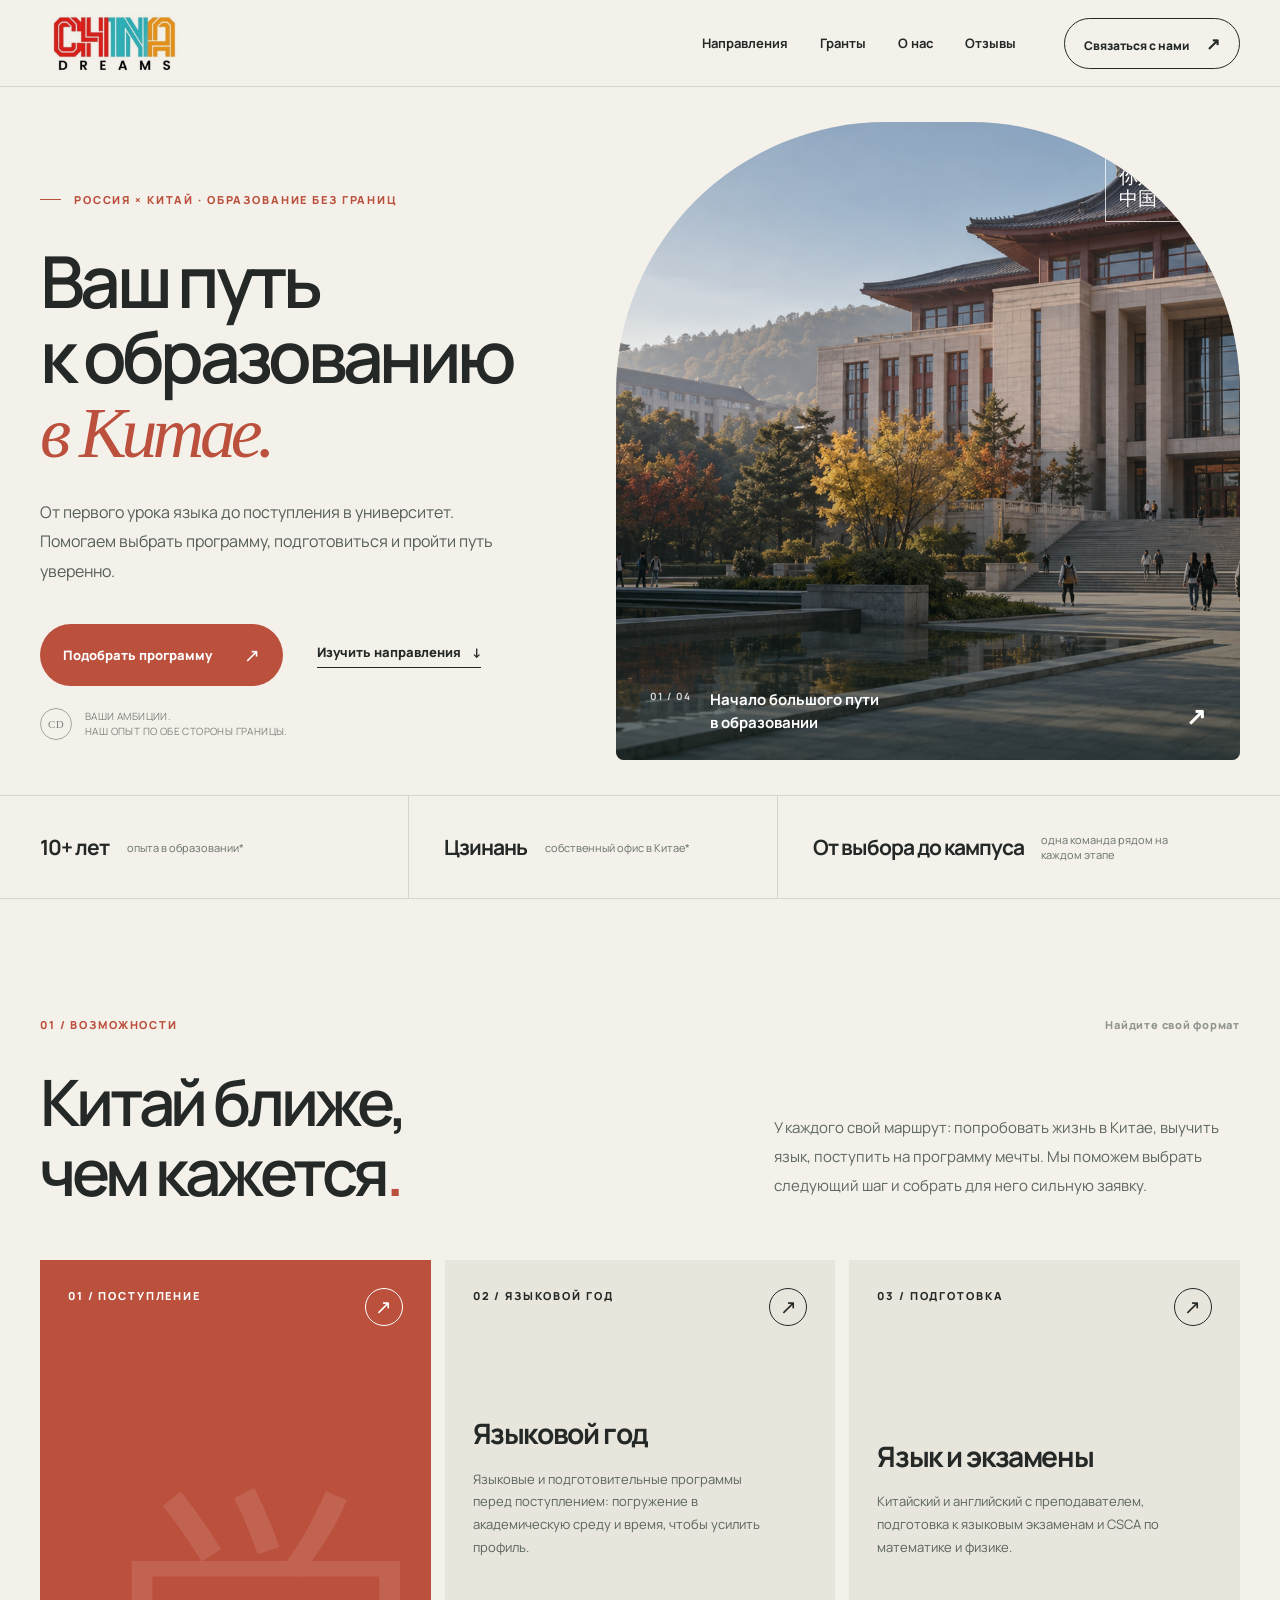
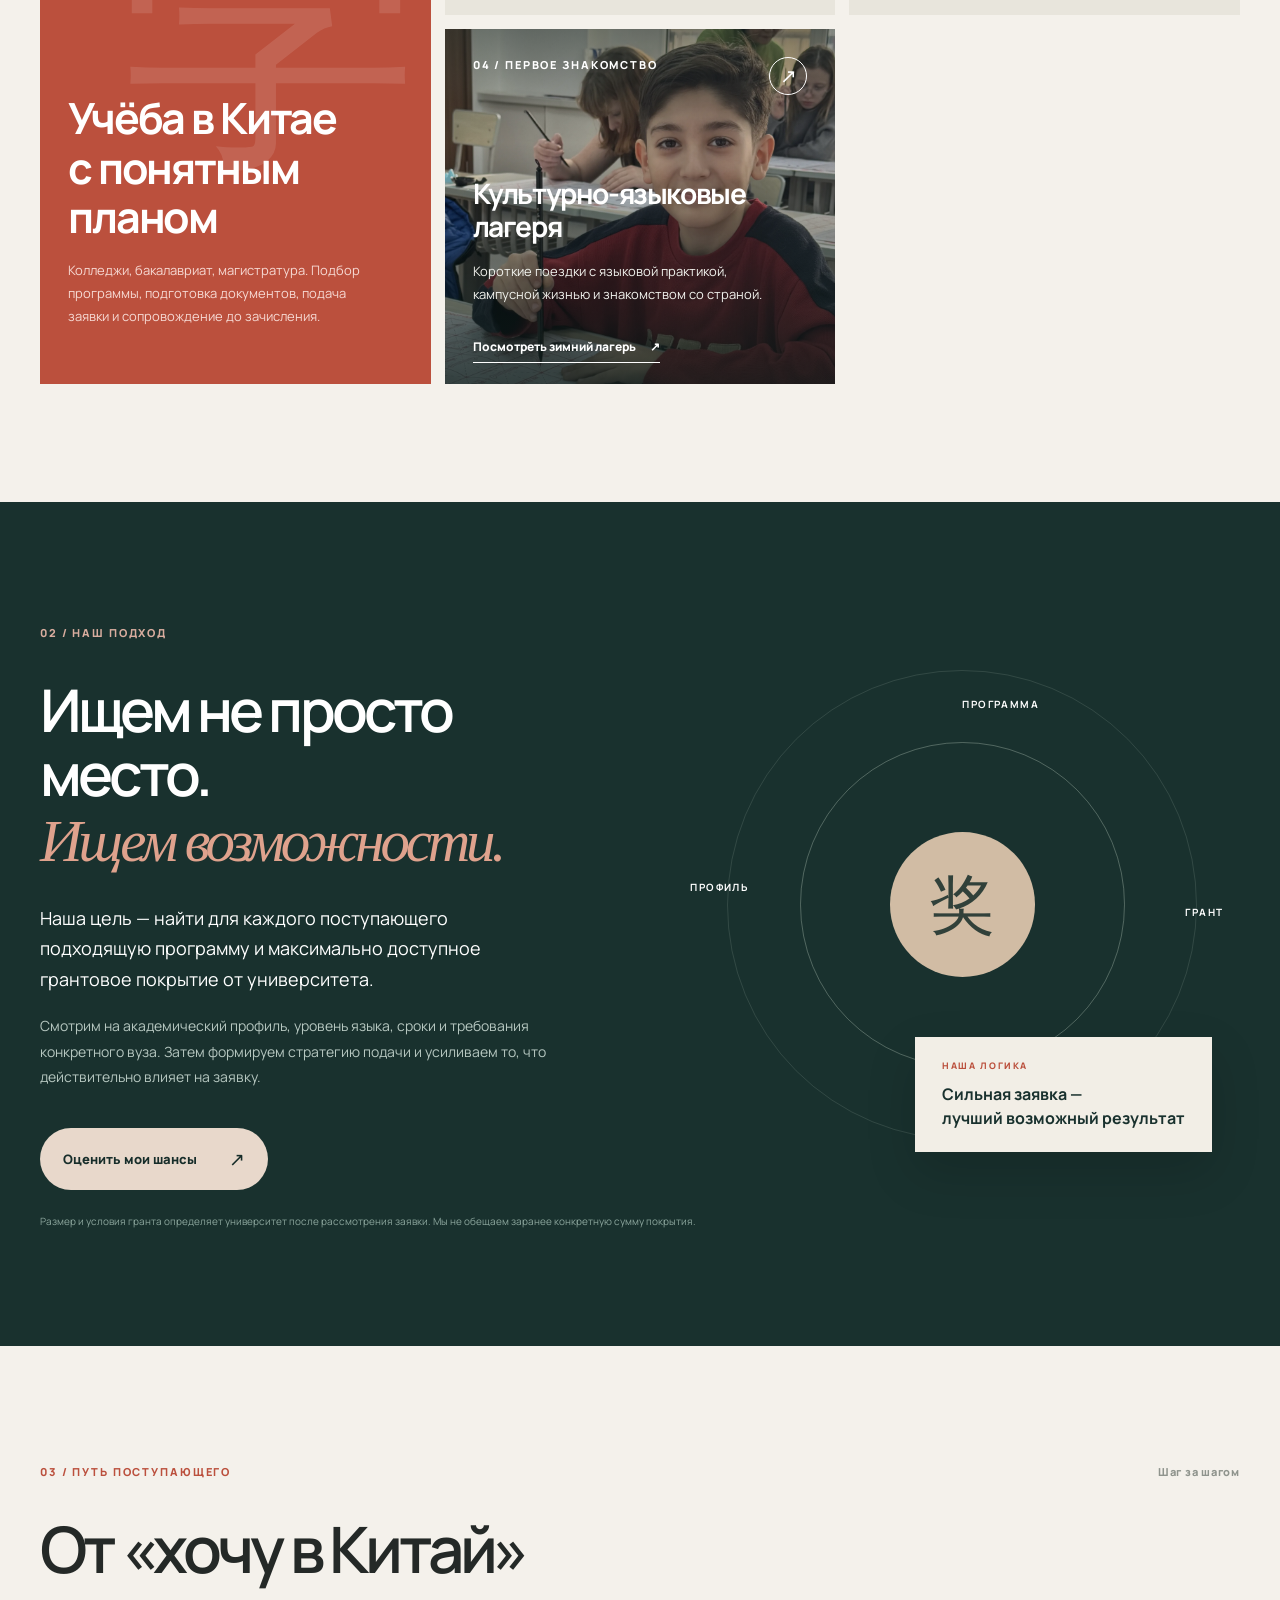
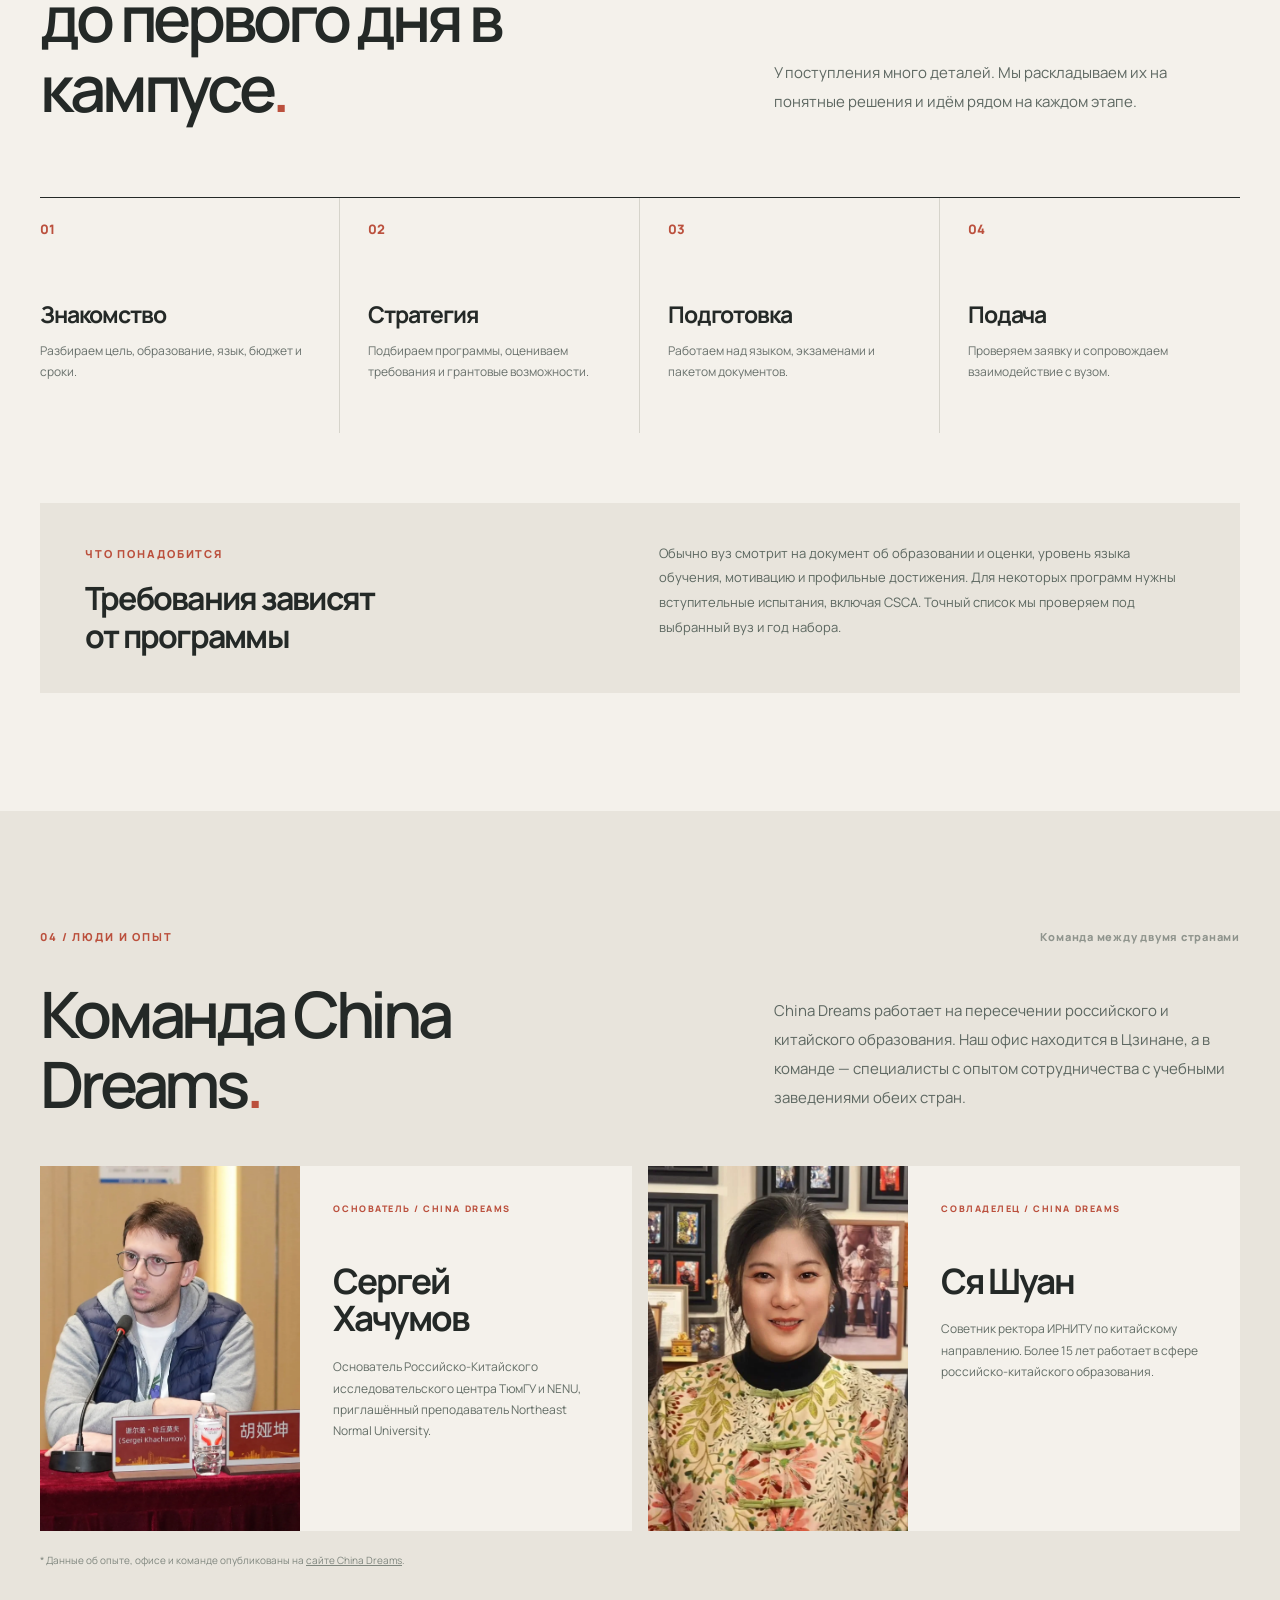
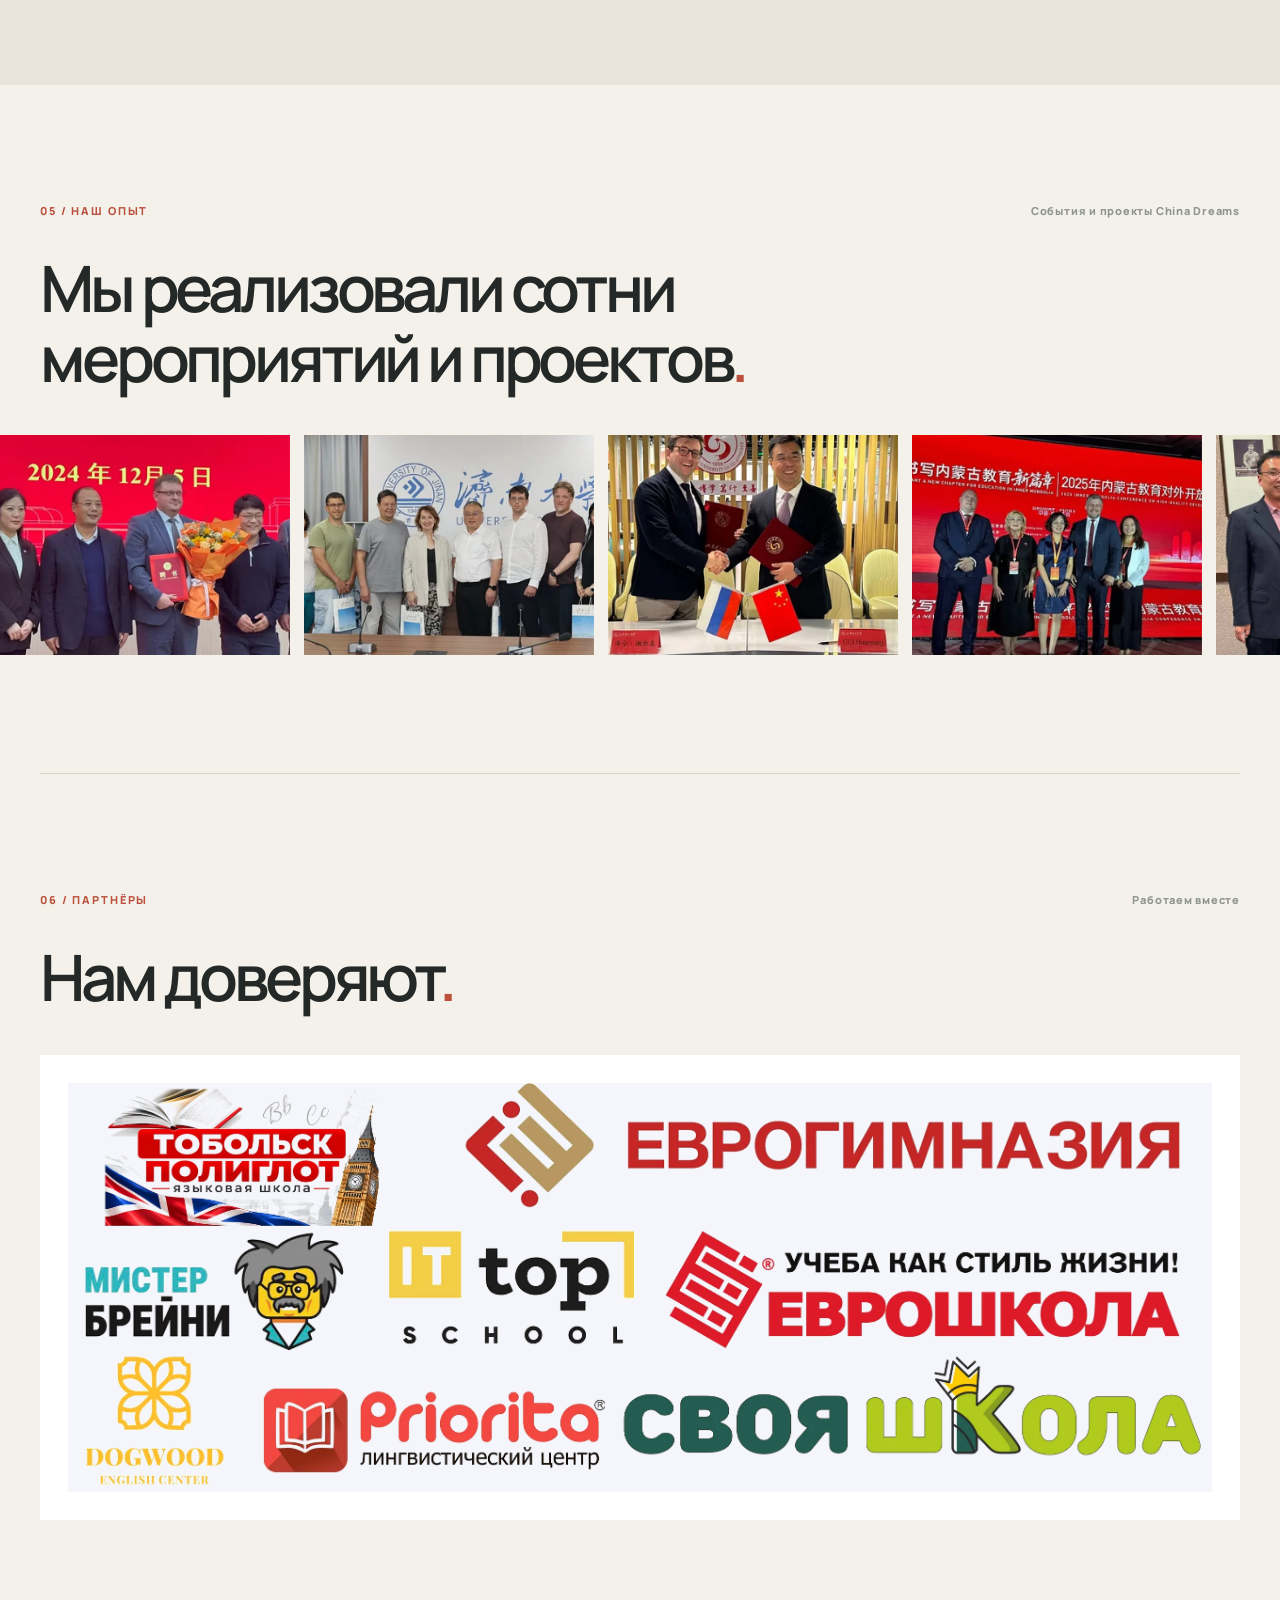
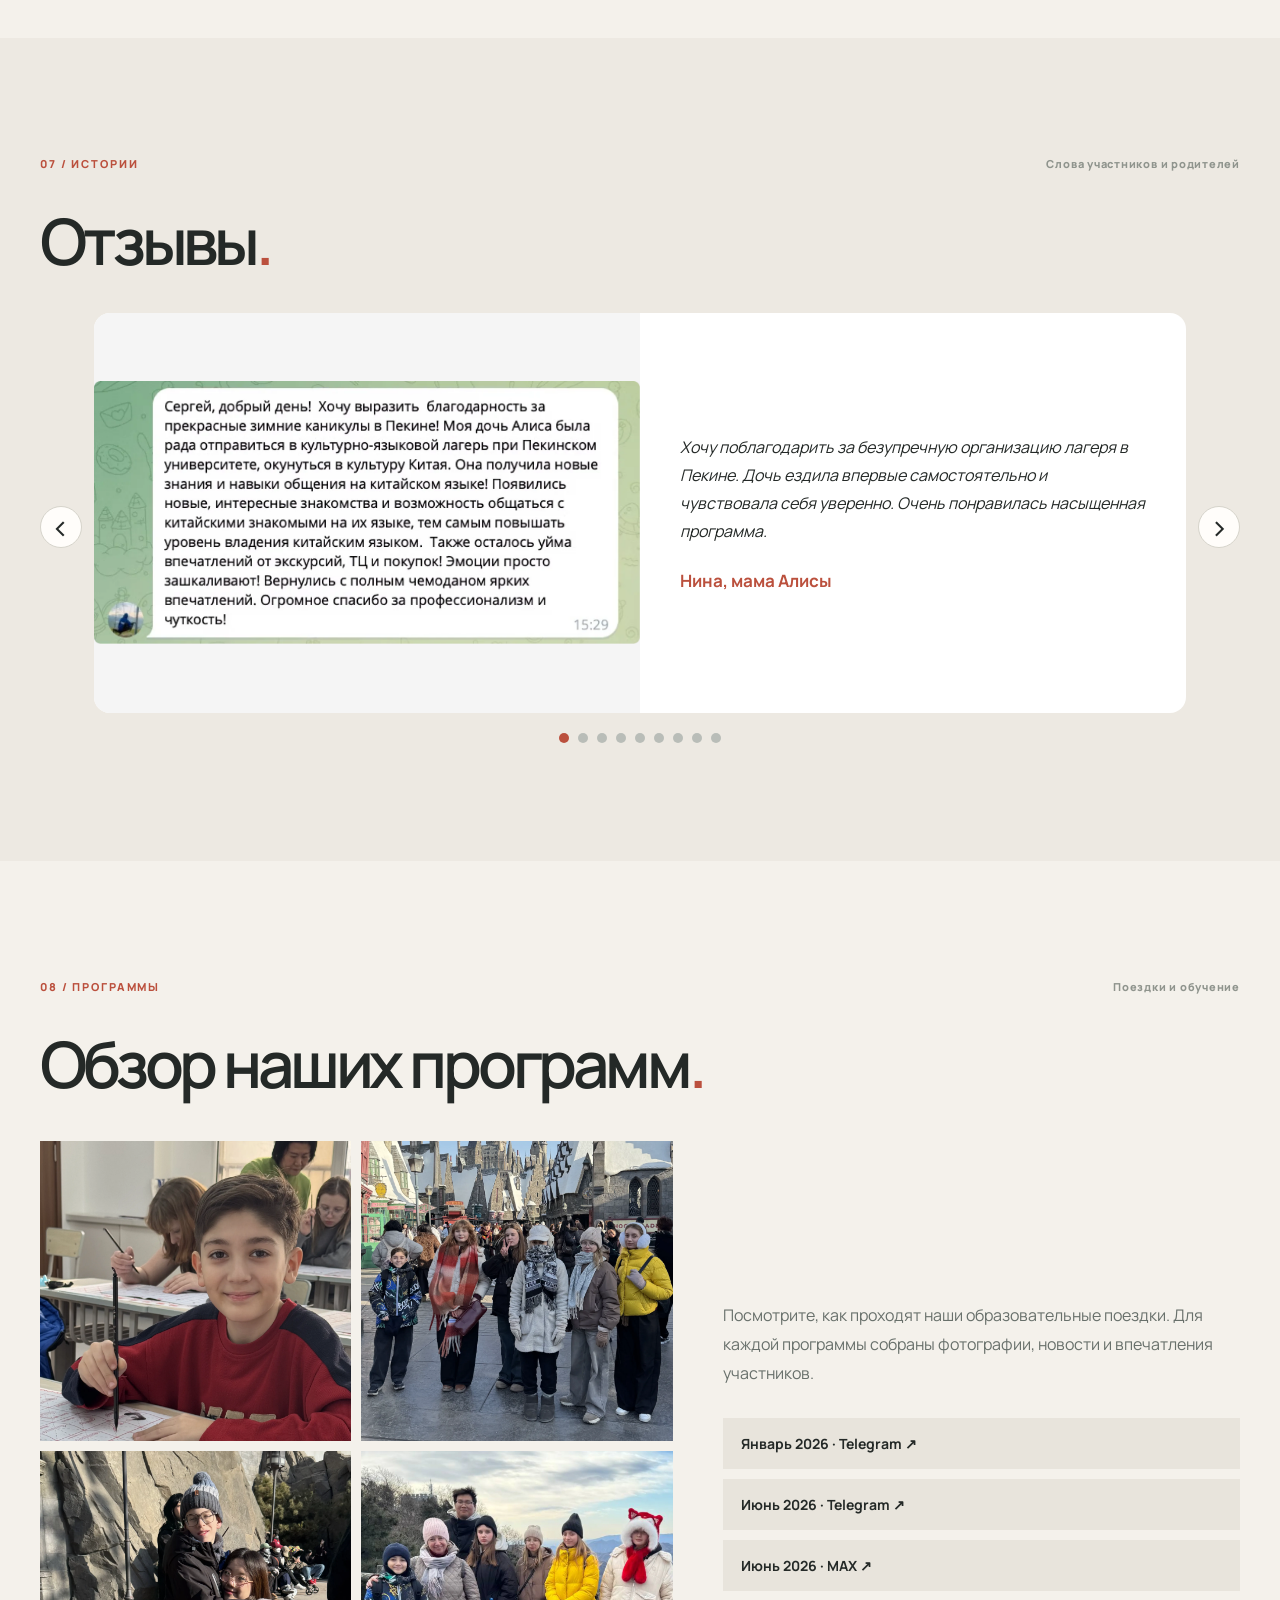
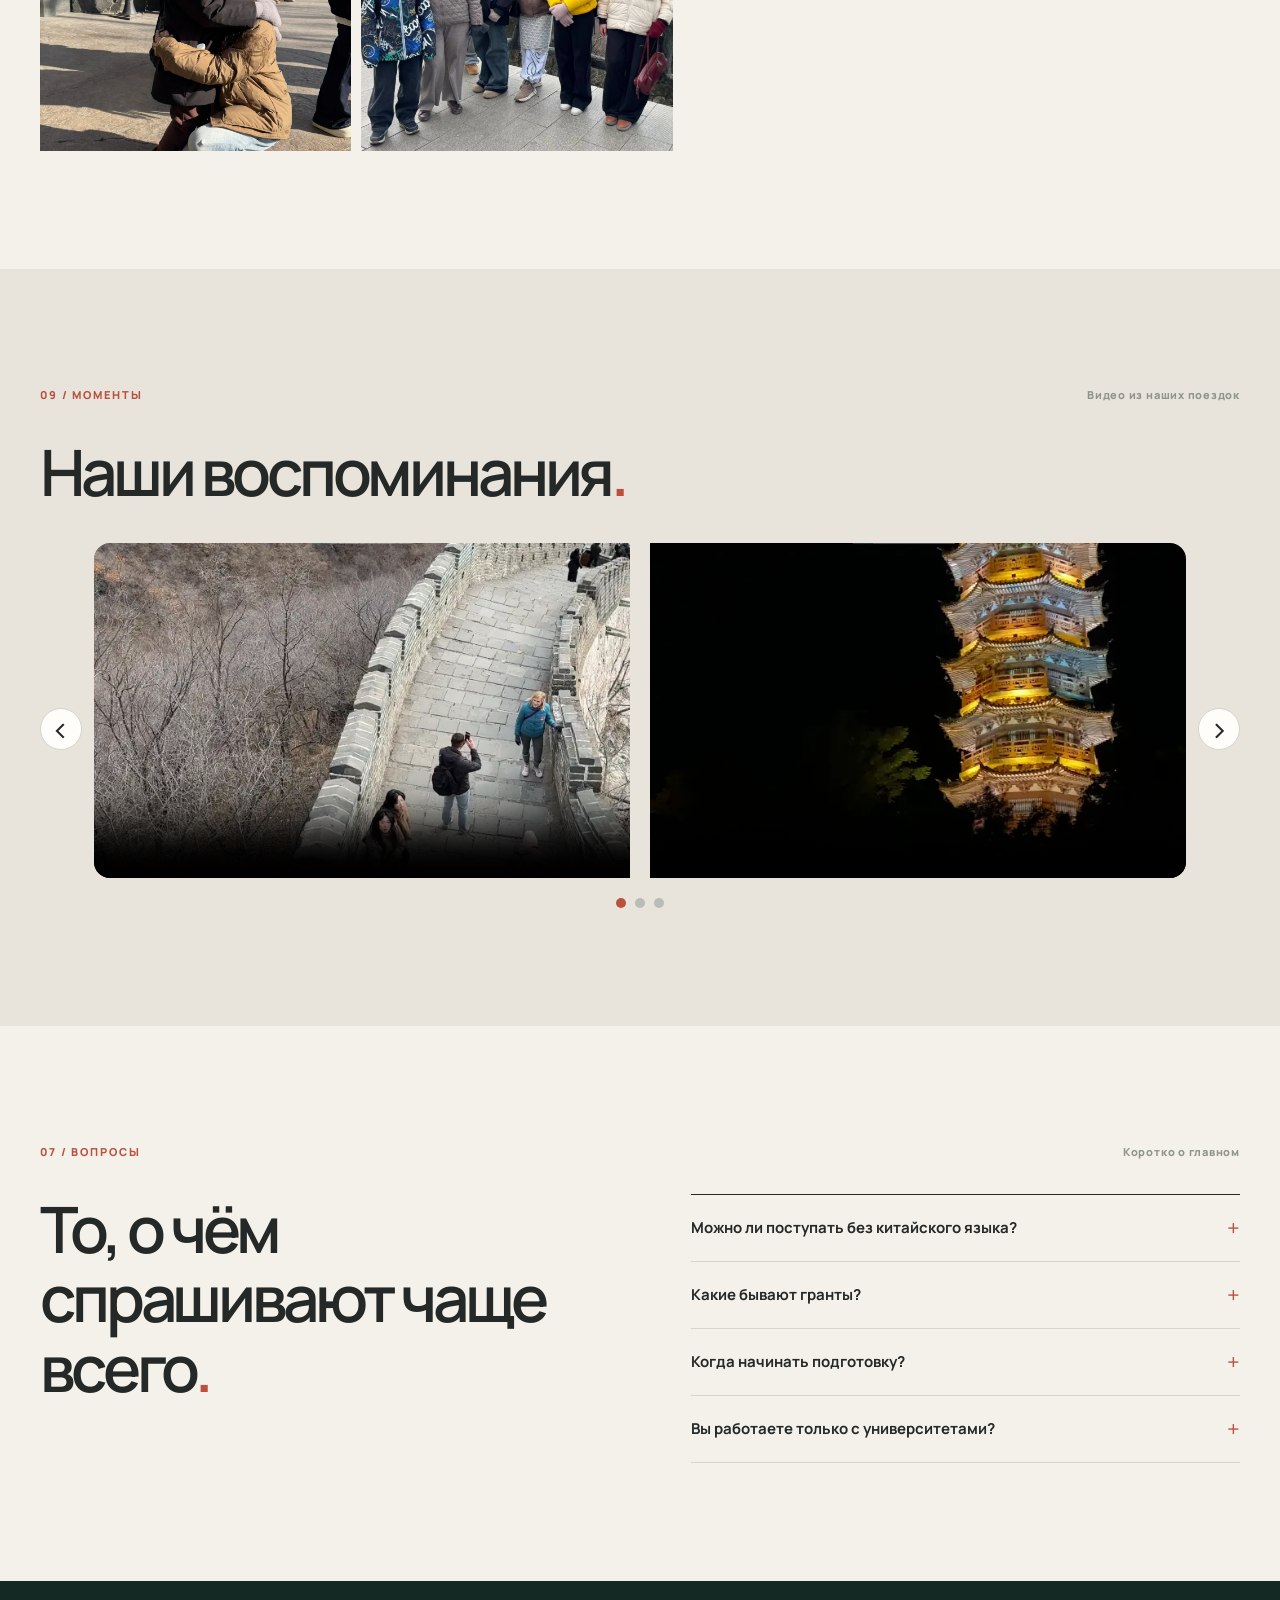
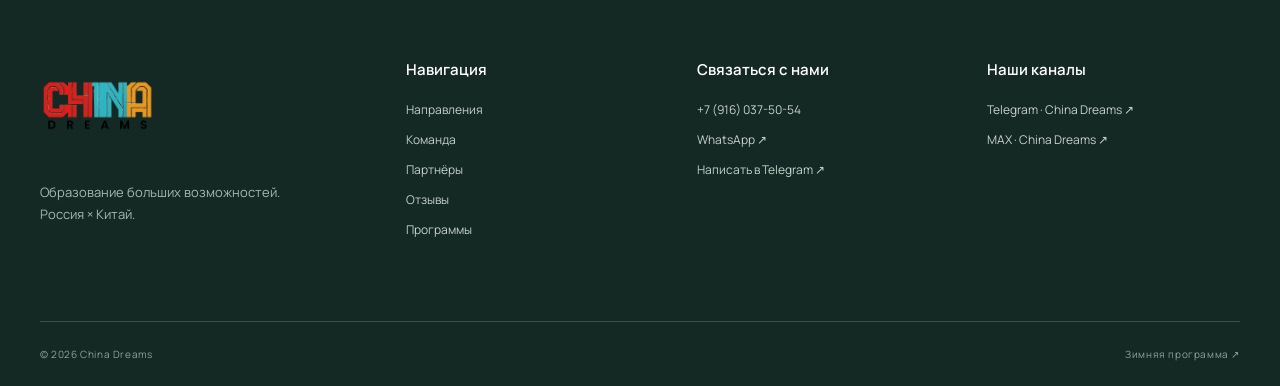
==== commit 8590e069: "основной" ====
--- a/index.html
+++ b/index.html
@@ -1,4 +1,4 @@
-<!doctype html>
+﻿<!doctype html>
 <html lang="ru">
 <head>
   <meta charset="UTF-8">
@@ -10,17 +10,18 @@
   <link rel="preconnect" href="https://fonts.gstatic.com" crossorigin>
   <link href="https://fonts.googleapis.com/css2?family=DM+Sans:wght@400;500;600;700&family=Manrope:wght@400;500;600;700;800&display=swap" rel="stylesheet">
   <link rel="stylesheet" href="styles.css">
+  <link rel="stylesheet" href="updates.css">
   <script src="script.js" defer></script>
 </head>
 <body>
   <a class="skip-link" href="#main">Перейти к содержанию</a>
   <header class="site-header" id="top">
     <div class="container nav-shell">
-      <a class="brand" href="#top" aria-label="China Dreams — на главную"><span class="brand-mark" aria-hidden="true">中</span><span class="brand-name">CHINA<br><b>DREAMS</b></span></a>
+      <a class="brand" href="#top" aria-label="China Dreams — на главную"><img class="brand-logo" src="winter2027/img/73.jpg" alt="China Dreams"></a>
       <nav class="main-nav" id="main-nav" aria-label="Основная навигация">
         <a href="#directions">Направления</a><a href="#approach">Гранты</a><a href="#about">О нас</a><a href="#reviews">Отзывы</a>
       </nav>
-      <a class="nav-contact" href="#contact">Обсудить поступление <span aria-hidden="true">↗</span></a>
+      <a class="nav-contact" href="#contact">Связаться с нами <span aria-hidden="true">↗</span></a>
       <button class="menu-toggle" type="button" aria-label="Открыть меню" aria-controls="main-nav" aria-expanded="false"><span></span><span></span></button>
     </div>
   </header>
@@ -29,7 +30,7 @@
     <section class="hero container" aria-labelledby="hero-title">
       <div class="hero-copy">
         <div class="eyebrow"><span class="eyebrow-line"></span> РОССИЯ × КИТАЙ · ОБРАЗОВАНИЕ БЕЗ ГРАНИЦ</div>
-        <h1 id="hero-title">Ваш путь<br>к образованию<br><em>в Китае.</em></h1>
+        <h1 id="hero-title">Ваш путь<br><span class="hero-title-line">к образованию</span><br><em>в Китае.</em></h1>
         <p class="hero-lead">От первого урока языка до поступления в университет. Помогаем выбрать программу, подготовиться и пройти путь уверенно.</p>
         <div class="hero-actions"><a class="button button-primary" href="#contact">Подобрать программу <span aria-hidden="true">↗</span></a><a class="text-link" href="#directions">Изучить направления <span aria-hidden="true">↓</span></a></div>
         <div class="hero-caption"><span class="mini-emblem">CD</span><span>Ваши амбиции.<br>Наш опыт по обе стороны границы.</span></div>
@@ -48,10 +49,10 @@
       <div class="section-top"><span class="section-label">01 / ВОЗМОЖНОСТИ</span><span class="section-aside">Найдите свой формат</span></div>
       <div class="intro-grid"><h2 id="directions-title">Китай ближе,<br>чем кажется<span class="accent-dot">.</span></h2><p>У каждого свой маршрут: попробовать жизнь в Китае, выучить язык, поступить на программу мечты. Мы поможем выбрать следующий шаг и собрать для него сильную заявку.</p></div>
       <div class="services-grid">
-        <article class="service-card service-feature"><div class="service-top"><span class="service-number">01 / ПОСТУПЛЕНИЕ</span><span class="service-icon" aria-hidden="true">↗</span></div><div class="service-bottom"><div class="feature-symbol" aria-hidden="true">学</div><h3>Учёба в Китае<br>с понятным планом</h3><p>Колледжи, бакалавриат, магистратура. Подбор программы, подготовка документов, подача заявки и сопровождение до зачисления.</p><a href="#contact" class="card-link">Обсудить поступление <span aria-hidden="true">↗</span></a></div></article>
-        <article class="service-card"><div class="service-top"><span class="service-number">02 / ЯЗЫКОВОЙ ГОД</span><span class="service-icon" aria-hidden="true">↗</span></div><div class="service-bottom"><h3>Языковой год</h3><p>Языковые и подготовительные программы перед поступлением: погружение в академическую среду и время, чтобы усилить профиль.</p><a href="#contact" class="card-link">Узнать о программе <span aria-hidden="true">↗</span></a></div></article>
-        <article class="service-card"><div class="service-top"><span class="service-number">03 / ПОДГОТОВКА</span><span class="service-icon" aria-hidden="true">↗</span></div><div class="service-bottom"><h3>Язык и экзамены</h3><p>Китайский и английский с преподавателем, подготовка к языковым экзаменам и CSCA по математике и физике.</p><a href="#contact" class="card-link">Подобрать занятия <span aria-hidden="true">↗</span></a></div></article>
-        <article class="service-card service-camp"><div class="service-top"><span class="service-number">04 / ПЕРВОЕ ЗНАКОМСТВО</span><span class="service-icon" aria-hidden="true">↗</span></div><div class="service-bottom"><h3>Культурно-языковые лагеря</h3><p>Короткие поездки с языковой практикой, кампусной жизнью и знакомством со страной.</p><a href="https://chinadreams.ru/summer2026/" target="_blank" rel="noopener noreferrer" class="card-link">Посмотреть лагерь <span aria-hidden="true">↗</span></a></div></article>
+        <article class="service-card service-feature"><div class="service-top"><span class="service-number">01 / ПОСТУПЛЕНИЕ</span><span class="service-icon" aria-hidden="true">↗</span></div><div class="service-bottom"><div class="feature-symbol" aria-hidden="true">学</div><h3>Учёба в Китае<br>с понятным планом</h3><p>Колледжи, бакалавриат, магистратура. Подбор программы, подготовка документов, подача заявки и сопровождение до зачисления.</p></div></article>
+        <article class="service-card"><div class="service-top"><span class="service-number">02 / ЯЗЫКОВОЙ ГОД</span><span class="service-icon" aria-hidden="true">↗</span></div><div class="service-bottom"><h3>Языковой год</h3><p>Языковые и подготовительные программы перед поступлением: погружение в академическую среду и время, чтобы усилить профиль.</p></div></article>
+        <article class="service-card"><div class="service-top"><span class="service-number">03 / ПОДГОТОВКА</span><span class="service-icon" aria-hidden="true">↗</span></div><div class="service-bottom"><h3>Язык и экзамены</h3><p>Китайский и английский с преподавателем, подготовка к языковым экзаменам и CSCA по математике и физике.</p></div></article>
+        <article class="service-card service-camp"><div class="service-top"><span class="service-number">04 / ПЕРВОЕ ЗНАКОМСТВО</span><span class="service-icon" aria-hidden="true">↗</span></div><div class="service-bottom"><h3>Культурно-языковые лагеря</h3><p>Короткие поездки с языковой практикой, кампусной жизнью и знакомством со страной.</p><a href="winter2027/" class="card-link">Посмотреть зимний лагерь <span aria-hidden="true">↗</span></a></div></article>
       </div>
     </section>
 
@@ -59,16 +60,53 @@
 
     <section class="journey section-pad container" id="process" aria-labelledby="journey-title"><div class="section-top"><span class="section-label">03 / ПУТЬ ПОСТУПАЮЩЕГО</span><span class="section-aside">Шаг за шагом</span></div><div class="journey-head"><h2 id="journey-title">От «хочу в Китай»<br>до первого дня в кампусе<span class="accent-dot">.</span></h2><p>У поступления много деталей. Мы раскладываем их на понятные решения и идём рядом на каждом этапе.</p></div><div class="steps"><div class="step"><span>01</span><h3>Знакомство</h3><p>Разбираем цель, образование, язык, бюджет и сроки.</p></div><div class="step"><span>02</span><h3>Стратегия</h3><p>Подбираем программы, оцениваем требования и грантовые возможности.</p></div><div class="step"><span>03</span><h3>Подготовка</h3><p>Работаем над языком, экзаменами и пакетом документов.</p></div><div class="step"><span>04</span><h3>Подача</h3><p>Проверяем заявку и сопровождаем взаимодействие с вузом.</p></div></div><div class="requirements"><div><span class="section-label">ЧТО ПОНАДОБИТСЯ</span><h3>Требования зависят<br>от программы</h3></div><p>Обычно вуз смотрит на документ об образовании и оценки, уровень языка обучения, мотивацию и профильные достижения. Для некоторых программ нужны вступительные испытания, включая CSCA. Точный список мы проверяем под выбранный вуз и год набора.</p></div></section>
 
-    <section class="people section-pad" id="about" aria-labelledby="people-title"><div class="container"><div class="section-top"><span class="section-label">04 / ЛЮДИ И ОПЫТ</span><span class="section-aside">Команда между двумя странами</span></div><div class="people-head"><h2 id="people-title">За маршрутом<br>стоят люди<span class="accent-dot">.</span></h2><p>China Dreams работает на пересечении российского и китайского образования. Наш офис находится в Цзинане, а в команде — специалисты с опытом сотрудничества с учебными заведениями обеих стран.</p></div><div class="team-grid"><article class="team-card"><div class="team-photo"><img src="assets/sergey.webp" alt="Сергей Хачумов" loading="lazy"></div><div class="team-content"><span>ОСНОВАТЕЛЬ / CHINA DREAMS</span><h3>Сергей<br>Хачумов</h3><p>Основатель Российско-Китайского исследовательского центра ТюмГУ и NENU, приглашённый преподаватель Northeast Normal University.</p></div></article><article class="team-card"><div class="team-photo"><img src="assets/shuang.webp" alt="Ся Шуан" loading="lazy"></div><div class="team-content"><span>СОВЛАДЕЛЕЦ / CHINA DREAMS</span><h3>Ся Шуан</h3><p>Советник ректора ИРНИТУ по китайскому направлению. Более 15 лет работает в сфере российско-китайского образования.</p></div></article></div><p class="source-note">* Данные об опыте, офисе и команде опубликованы на <a href="https://chinadreams.ru/" target="_blank" rel="noopener noreferrer">сайте China Dreams</a>.</p></div></section>
+    <section class="people section-pad" id="about" aria-labelledby="people-title"><div class="container"><div class="section-top"><span class="section-label">04 / ЛЮДИ И ОПЫТ</span><span class="section-aside">Команда между двумя странами</span></div><div class="people-head"><h2 id="people-title">Команда China Dreams<span class="accent-dot">.</span></h2><p>China Dreams работает на пересечении российского и китайского образования. Наш офис находится в Цзинане, а в команде — специалисты с опытом сотрудничества с учебными заведениями обеих стран.</p></div><div class="team-grid"><article class="team-card"><div class="team-photo"><img src="assets/sergey.webp" alt="Сергей Хачумов" loading="lazy"></div><div class="team-content"><span>ОСНОВАТЕЛЬ / CHINA DREAMS</span><h3>Сергей<br>Хачумов</h3><p>Основатель Российско-Китайского исследовательского центра ТюмГУ и NENU, приглашённый преподаватель Northeast Normal University.</p></div></article><article class="team-card"><div class="team-photo"><img src="assets/shuang.webp" alt="Ся Шуан" loading="lazy"></div><div class="team-content"><span>СОВЛАДЕЛЕЦ / CHINA DREAMS</span><h3>Ся Шуан</h3><p>Советник ректора ИРНИТУ по китайскому направлению. Более 15 лет работает в сфере российско-китайского образования.</p></div></article></div><p class="source-note">* Данные об опыте, офисе и команде опубликованы на <a href="https://chinadreams.ru/" target="_blank" rel="noopener noreferrer">сайте China Dreams</a>.</p></div></section>
 
-    <section class="places section-pad container" aria-labelledby="places-title"><div class="section-top"><span class="section-label">05 / КИТАЙ ВБЛИЗИ</span><span class="section-aside">Из программ China Dreams</span></div><div class="places-layout"><div><h2 id="places-title">Два города.<br>Множество открытий<span class="accent-dot">.</span></h2><p>Культурно-языковые программы помогают увидеть университетскую жизнь своими глазами. В опубликованной программе лагеря участники знакомятся с Пекином и Цзинанем, занимаются языком и учатся на базе учебных заведений.</p><a href="https://chinadreams.ru/summer2026/" target="_blank" rel="noopener noreferrer" class="text-link">Подробнее о программе лагеря <span aria-hidden="true">↗</span></a></div><div class="place-cards"><div class="place-card"><span>01 / ПЕКИН</span><strong>Пекинский университет<br>иностранных языков</strong><small>BFSU · языковая среда</small></div><div class="place-card place-card-dark"><span>02 / ЦЗИНАНЬ</span><strong>Цзинаньский инженерно-<br>технический колледж</strong><small>JGC · знакомство с кампусом</small></div></div></div></section>
+    <section class="projects-showcase section-pad" id="projects" aria-labelledby="projects-title"><div class="container"><div class="section-top"><span class="section-label">05 / НАШ ОПЫТ</span><span class="section-aside">События и проекты China Dreams</span></div><h2 id="projects-title">Мы реализовали сотни<br>мероприятий и проектов<span class="accent-dot">.</span></h2></div><div class="marquee" aria-label="Фотографии мероприятий"><div class="marquee-track"><div class="marquee-group"><img src="winter2027/img/33.webp" alt="Участники мероприятия" loading="lazy"><img src="winter2027/img/34.webp" alt="Встреча участников" loading="lazy"><img src="winter2027/img/35.webp" alt="Совместное мероприятие" loading="lazy"><img src="winter2027/img/36.webp" alt="Группа участников" loading="lazy"><img src="winter2027/img/37.webp" alt="Поездка China Dreams" loading="lazy"><img src="winter2027/img/38.webp" alt="Образовательное мероприятие" loading="lazy"><img src="winter2027/img/39.webp" alt="Участники проекта" loading="lazy"><img src="winter2027/img/40.webp" alt="Памятный момент поездки" loading="lazy"></div><div class="marquee-group" aria-hidden="true"><img src="winter2027/img/33.webp" alt="" loading="lazy"><img src="winter2027/img/34.webp" alt="" loading="lazy"><img src="winter2027/img/35.webp" alt="" loading="lazy"><img src="winter2027/img/36.webp" alt="" loading="lazy"><img src="winter2027/img/37.webp" alt="" loading="lazy"><img src="winter2027/img/38.webp" alt="" loading="lazy"><img src="winter2027/img/39.webp" alt="" loading="lazy"><img src="winter2027/img/40.webp" alt="" loading="lazy"></div></div></div></section>
 
-    <section class="reviews section-pad" id="reviews" aria-labelledby="reviews-title"><div class="container"><div class="section-top"><span class="section-label">06 / ИСТОРИИ</span><span class="section-aside">Отзывы о поездках China Dreams</span></div><div class="reviews-head"><h2 id="reviews-title">Впечатления,<br>которые остаются<span class="accent-dot">.</span></h2><p>Первые шаги в другой стране запоминаются надолго. Вот что рассказывают участники и родители о культурно-языковых поездках.</p></div><div class="review-grid"><blockquote><span class="quote-mark">“</span><p>Хочу поблагодарить за безупречную организацию лагеря в Пекине. Дочь ездила впервые самостоятельно и чувствовала себя уверенно. Очень понравилась насыщенная программа.</p><footer>Нина <span>мама Алисы</span></footer></blockquote><blockquote><span class="quote-mark">“</span><p>Уроки китайского и каллиграфии были очень интересными, а экскурсии просто невероятными.</p><footer>Полина <span>участница поездки</span></footer></blockquote><blockquote><span class="quote-mark">“</span><p>Прекрасная организация, дети в восторге от поездки! Обязательно поедем еще.</p><footer>Динара <span>мама Сафины</span></footer></blockquote></div><a class="reviews-link" href="https://chinadreams.ru/summer2026/#reviews" target="_blank" rel="noopener noreferrer">Больше отзывов на сайте лагеря <span aria-hidden="true">↗</span></a></div></section>
+    <section class="trust section-pad container" id="partners" aria-labelledby="trust-title"><div class="section-top"><span class="section-label">06 / ПАРТНЁРЫ</span><span class="section-aside">Работаем вместе</span></div><h2 id="trust-title">Нам доверяют<span class="accent-dot">.</span></h2><img class="trust-logos" src="winter2027/img/img8-gray.webp" alt="Логотипы партнёров China Dreams" loading="lazy"></section>
+
+    <section class="reviews section-pad" id="reviews" aria-labelledby="reviews-title">
+      <div class="container">
+        <div class="section-top"><span class="section-label">07 / ИСТОРИИ</span><span class="section-aside">Слова участников и родителей</span></div>
+        <h2 id="reviews-title">Отзывы<span class="accent-dot">.</span></h2>
+        <div class="content-carousel" data-carousel aria-label="Отзывы участников">
+          <div class="carousel-window"><div class="carousel-slides">
+            <article class="carousel-slide review-slide"><img src="winter2027/img/нм.webp" alt="Нина" loading="lazy"><div><p>Хочу поблагодарить за безупречную организацию лагеря в Пекине. Дочь ездила впервые самостоятельно и чувствовала себя уверенно. Очень понравилась насыщенная программа.</p><strong>Нина, мама Алисы</strong></div></article>
+            <article class="carousel-slide review-slide"><img src="winter2027/img/пу.webp" alt="Полина" loading="lazy"><div><p>Сергей, спасибо огромное за эту поездку! Уроки китайского и каллиграфии были очень интересными, а экскурсии просто невероятными.</p><strong>Полина, участница</strong></div></article>
+            <article class="carousel-slide review-slide"><img src="winter2027/img/дп.webp" alt="Дмитрий" loading="lazy"><div><p>Не каждый день теряешь загранпаспорт в другой стране. Сергей взял всё в свои руки, связался с посольством, решил вопросы. Огромное спасибо!</p><strong>Дмитрий, папа Полины</strong></div></article>
+            <article class="carousel-slide review-slide"><img src="winter2027/img/оп.webp" alt="Лариса Михайловна" loading="lazy"><div><p>Особая признательность Сергею Хачумову за максимально индивидуальный подход к каждому участнику нашей группы! Только благодаря его усилиям состоялось наше первое путешествие в Китай.</p><strong>Лариса Михайловна Пряженникова</strong><span>директор ЧОУ «Еврогимназия»</span></div></article>
+            <article class="carousel-slide review-slide"><img src="winter2027/img/дм.webp" alt="Динара" loading="lazy"><div><p>Прекрасная организация, дети в восторге от поездки! Обязательно поедем еще.</p><strong>Динара, мама Сафины</strong></div></article>
+            <article class="carousel-slide review-slide"><img src="winter2027/img/мм.webp" alt="Мария" loading="lazy"><div><p>Отличная программа, хорошие преподаватели, много экскурсий. Ребенок вернулся с новыми знаниями и впечатлениями.</p><strong>Мария, мама Артемия</strong></div></article>
+            <article class="carousel-slide review-slide"><img src="winter2027/img/о1.webp" alt="Отзыв Дарьи" loading="lazy"><div><p>Мальчишки вернулись в полном восторге от Китая и от самой поездки! Честно, мы даже не ожидали, что всё будет настолько классно организованно!</p><strong>Дарья, мама Ярослава и Вадима</strong></div></article>
+            <article class="carousel-slide review-slide"><img src="winter2027/img/о2.webp" alt="Отзыв Ирины" loading="lazy"><div><p>Хочу выразить благодарность за организованную вашей компанией поездку в Китай сына. Глеб очень доволен. Много впечатлений привез с собой.</p><strong>Ирина, мама Глеба</strong></div></article>
+            <article class="carousel-slide review-slide"><img src="winter2027/img/о7.jpg" alt="Отзыв Сафины" loading="lazy"><div><p>Мне очень понравилась наша поездка, и я рада, что у нас была не изолированная от реальности среда. Мне было важно узнать, каково это — жить в Китае и узнать его культуру.</p><strong>Сафина, участница</strong></div></article>
+          </div></div>
+          <button class="carousel-arrow carousel-prev" type="button" aria-label="Предыдущий отзыв">‹</button><button class="carousel-arrow carousel-next" type="button" aria-label="Следующий отзыв">›</button><div class="carousel-dots" aria-label="Выбор отзыва"></div>
+        </div>
+      </div>
+    </section>
+
+    <section class="program-overview section-pad container" id="programs" aria-labelledby="programs-title"><div class="section-top"><span class="section-label">08 / ПРОГРАММЫ</span><span class="section-aside">Поездки и обучение</span></div><h2 id="programs-title">Обзор наших программ<span class="accent-dot">.</span></h2><div class="program-layout"><div class="program-photos"><img src="winter2027/img/101.webp" alt="Участники программы" loading="lazy"><img src="winter2027/img/102.webp" alt="Занятия в Китае" loading="lazy"><img src="winter2027/img/103.webp" alt="Впечатления от поездки" loading="lazy"><img src="winter2027/img/104.webp" alt="Группа China Dreams" loading="lazy"></div><div class="program-links"><p>Посмотрите, как проходят наши образовательные поездки. Для каждой программы собраны фотографии, новости и впечатления участников.</p><a href="https://t.me/+r1kv_PHAmA5hYmNi" target="_blank" rel="noopener noreferrer">Январь 2026 · Telegram ↗</a><a href="https://t.me/+BzJN7MidzrwyZmRi" target="_blank" rel="noopener noreferrer">Июнь 2026 · Telegram ↗</a><a href="https://max.ru/join/8kLVx278Oq31tYLgbrU6BcGATJ37kM94ouinV9p1x9k" target="_blank" rel="noopener noreferrer">Июнь 2026 · MAX ↗</a></div></div></section>
+
+    <section class="memories section-pad" id="memories" aria-labelledby="memories-title">
+      <div class="container">
+        <div class="section-top"><span class="section-label">09 / МОМЕНТЫ</span><span class="section-aside">Видео из наших поездок</span></div>
+        <h2 id="memories-title">Наши воспоминания<span class="accent-dot">.</span></h2>
+        <div class="content-carousel" data-carousel aria-label="Видео из наших поездок">
+          <div class="carousel-window"><div class="carousel-slides">
+            <div class="carousel-slide memory-slide"><video controls preload="none" poster="winter2027/img/1.webp" aria-label="Видео о поездке China Dreams"><source src="winter2027/img/1.MOV" type="video/mp4">Ваш браузер не поддерживает видео.</video><video controls preload="none" poster="winter2027/img/3.webp" aria-label="Моменты из поездки"><source src="winter2027/img/7.MOV" type="video/mp4">Ваш браузер не поддерживает видео.</video></div>
+            <div class="carousel-slide memory-slide"><video controls preload="none" poster="winter2027/img/4.webp" aria-label="Видео участников программы"><source src="winter2027/img/3.MOV" type="video/mp4">Ваш браузер не поддерживает видео.</video><video controls preload="none" poster="winter2027/img/5.webp" aria-label="Воспоминания участников"><source src="winter2027/img/4.MOV" type="video/mp4">Ваш браузер не поддерживает видео.</video></div>
+            <div class="carousel-slide memory-slide"><video controls preload="none" poster="winter2027/img/6.webp" aria-label="Ещё моменты из поездки"><source src="winter2027/img/5.MOV" type="video/mp4">Ваш браузер не поддерживает видео.</video><video controls preload="none" poster="winter2027/img/7.webp" aria-label="Ещё воспоминания участников"><source src="winter2027/img/6.MOV" type="video/mp4">Ваш браузер не поддерживает видео.</video></div>
+          </div></div>
+          <button class="carousel-arrow carousel-prev" type="button" aria-label="Предыдущие видео">‹</button><button class="carousel-arrow carousel-next" type="button" aria-label="Следующие видео">›</button><div class="carousel-dots" aria-label="Выбор видео"></div>
+        </div>
+      </div>
+    </section>
 
     <section class="faq section-pad container" aria-labelledby="faq-title"><div class="section-top"><span class="section-label">07 / ВОПРОСЫ</span><span class="section-aside">Коротко о главном</span></div><div class="faq-layout"><h2 id="faq-title">То, о чём<br>спрашивают чаще всего<span class="accent-dot">.</span></h2><div class="faq-list"><details><summary>Можно ли поступать без китайского языка?<span>+</span></summary><p>Возможность зависит от программы и языка обучения. Для части направлений сначала подходит языковой год или подготовительная программа. На консультации подберём реалистичный маршрут под ваш уровень.</p></details><details><summary>Какие бывают гранты?<span>+</span></summary><p>Вузы предлагают разные варианты покрытия и устанавливают собственные условия. Мы изучаем доступные варианты для выбранной программы и помогаем подготовить заявку. Итоговое решение принимает университет.</p></details><details><summary>Когда начинать подготовку?<span>+</span></summary><p>Чем раньше определены программа и требования, тем больше времени остаётся на язык, экзамены и документы. Даже если сроки уже близко, можно оценить доступные варианты на текущий набор.</p></details><details><summary>Вы работаете только с университетами?<span>+</span></summary><p>Нет. Мы также сопровождаем поступление в колледжи, языковые программы и организуем краткосрочные культурно-языковые поездки.</p></details></div></div></section>
 
-    <section class="contact-section" id="contact" aria-labelledby="contact-title"><div class="container contact-layout"><div><span class="section-label label-light">08 / НАЧНЁМ С ВАШЕЙ ЦЕЛИ</span><h2 id="contact-title">Какой Китай<br>вы хотите открыть?</h2><p>Расскажите, какая программа вам интересна. Подскажем первый шаг и свяжемся удобным способом.</p><div class="contact-ornament" aria-hidden="true">梦</div></div><form class="contact-form" id="contact-form"><label for="name">Как к вам обращаться?</label><input id="name" name="name" placeholder="Ваше имя" autocomplete="name" required><label for="interest">Что вас интересует?</label><select id="interest" name="interest" required><option value="" disabled selected>Выберите направление</option><option>Поступление в колледж</option><option>Бакалавриат</option><option>Магистратура</option><option>Языковой год</option><option>Подготовка к экзаменам</option><option>Культурно-языковой лагерь</option></select><label for="message">Коротко о вашей цели <span>(необязательно)</span></label><textarea id="message" name="message" rows="3" placeholder="Например, хочу поступить на бакалавриат в 2027 году"></textarea><button class="button button-white" type="submit">Написать в WhatsApp <span aria-hidden="true">↗</span></button><p class="form-note">Кнопка откроет WhatsApp с готовым сообщением. Оно отправится только после вашего подтверждения.</p></form></div></section>
   </main>
-  <footer class="site-footer"><div class="container footer-top"><a class="brand" href="#top"><span class="brand-mark" aria-hidden="true">中</span><span class="brand-name">CHINA<br><b>DREAMS</b></span></a><p>Образование соединяет миры.<br>Мы помогаем сделать первый шаг.</p><a href="tel:+79160375054">+7 (916) 037-50-54 <span aria-hidden="true">↗</span></a></div><div class="container footer-bottom"><span>© <span id="year">2026</span> China Dreams</span><span>Россия × Китай</span><a href="https://chinadreams.ru/summer2026/" target="_blank" rel="noopener noreferrer">Сайт лагеря ↗</a></div></footer>
+  <footer class="site-footer" id="contact"><div class="container footer-main"><div><a class="footer-brand" href="#top" aria-label="China Dreams — наверх"><img src="winter2027/img/80.webp" alt="China Dreams" loading="lazy"></a><p>Образование больших возможностей.<br>Россия × Китай.</p></div><div><h2>Навигация</h2><a href="#directions">Направления</a><a href="#about">Команда</a><a href="#partners">Партнёры</a><a href="#reviews">Отзывы</a><a href="#programs">Программы</a></div><div><h2>Связаться с нами</h2><a href="tel:+79160375054">+7 (916) 037-50-54</a><a href="https://wa.me/79160375054" target="_blank" rel="noopener noreferrer">WhatsApp ↗</a><a href="https://t.me/S_Khmv" target="_blank" rel="noopener noreferrer">Написать в Telegram ↗</a></div><div><h2>Наши каналы</h2><a href="https://t.me/CD_RUSSIA" target="_blank" rel="noopener noreferrer">Telegram · China Dreams ↗</a><a href="https://max.ru/u/f9LHodD0cOIRxhg6OC2rjZD0wFSvETGZUFFbrBYUcFSiHPmcREeoU7aZs7Y" target="_blank" rel="noopener noreferrer">MAX · China Dreams ↗</a></div></div><div class="container footer-bottom"><span>© <span id="year">2026</span> China Dreams</span><a href="winter2027/">Зимняя программа ↗</a></div></footer>
 </body>
 </html>
--- a/styles.css
+++ b/styles.css
@@ -1,2 +1,1582 @@
-:root{--paper:#f4f1eb;--paper-2:#ebe7df;--ink:#242927;--muted:#68706b;--line:#d6d4cb;--red:#bb503d;--red-dark:#943c2d;--forest:#19312e;--white:#fffdfa;--max:1380px}*{box-sizing:border-box}html{scroll-behavior:smooth}body{margin:0;background:var(--paper);color:var(--ink);font-family:Manrope,Arial,sans-serif;-webkit-font-smoothing:antialiased}body.menu-open{overflow:hidden}a{color:inherit;text-decoration:none}button,input,select,textarea{font:inherit}button{cursor:pointer}img{display:block;max-width:100%}::selection{background:var(--red);color:#fff}.container{width:min(calc(100% - 80px),var(--max));margin-inline:auto}.skip-link{position:absolute;left:12px;top:-80px;z-index:100;background:#fff;padding:12px 18px}.skip-link:focus{top:12px}.site-header{position:relative;z-index:20;background:var(--paper);border-bottom:1px solid var(--line)}.nav-shell{height:86px;display:flex;align-items:center;gap:48px}.brand{display:inline-flex;align-items:center;gap:11px;flex:none}.brand-mark{display:grid;place-items:center;width:41px;height:41px;border:2px solid var(--red);border-radius:3px;color:var(--red);font-family:serif;font-size:26px;line-height:1}.brand-name{font:700 13px/1.05 'DM Sans',sans-serif;letter-spacing:.11em}.brand-name b{font-weight:700}.main-nav{display:flex;gap:32px;margin-left:auto}.main-nav a{font-size:13px;font-weight:700;transition:color .2s}.main-nav a:hover,.footer-top>a:last-child:hover{color:var(--red)}.nav-contact{border:1px solid var(--ink);padding:13px 19px;border-radius:100px;font-size:12px;font-weight:800;white-space:nowrap;transition:background .2s,color .2s}.nav-contact:hover{background:var(--ink);color:white}.nav-contact span{font-size:17px;margin-left:15px}.menu-toggle{display:none;background:none;border:0;padding:10px}.menu-toggle span{display:block;width:24px;height:2px;background:var(--ink);margin:5px}.hero{display:grid;grid-template-columns:48% 52%;min-height:650px;padding-top:35px;padding-bottom:35px}.hero-copy{display:flex;flex-direction:column;align-items:flex-start;padding:70px 30px 20px 0}.eyebrow,.section-label,.section-aside,.service-number,.team-content>span,.place-card>span{font-size:11px;font-weight:800;letter-spacing:.17em}.eyebrow{display:flex;align-items:center;gap:13px;color:var(--red)}.eyebrow-line{width:21px;height:1px;background:var(--red)}h1,h2,h3,p{margin-top:0}h1,h2{letter-spacing:-.065em;font-weight:600}h1{font-size:clamp(60px,5.6vw,94px);line-height:1.04;margin:37px 0 27px}h1 em,.funding h2 em{font-family:Georgia,serif;font-weight:400;letter-spacing:-.07em}h1 em{color:var(--red)}.hero-lead{max-width:470px;font-size:16px;line-height:1.85;color:#555e59}.hero-actions{display:flex;align-items:center;gap:34px;margin:22px 0 0}.button{display:inline-flex;align-items:center;justify-content:space-between;gap:32px;border:none;border-radius:100px;padding:18px 23px;font-size:13px;font-weight:800;transition:transform .2s,background .2s}.button:hover{transform:translateY(-3px)}.button span{font-size:19px;font-weight:400}.button-primary{background:var(--red);color:#fff}.button-primary:hover{background:var(--red-dark)}.text-link{font-size:13px;font-weight:800;border-bottom:1px solid currentColor;padding-bottom:6px}.text-link span{margin-left:8px}.hero-caption{display:flex;align-items:center;gap:13px;margin-top:auto;color:#7d837c;font-size:10px;line-height:1.5;letter-spacing:.04em;text-transform:uppercase}.mini-emblem{width:32px;height:32px;border:1px solid #a6a69d;border-radius:50%;display:grid;place-items:center;font-family:Georgia,serif;font-size:11px}.hero-visual{position:relative;min-height:580px;border-radius:270px 270px 8px 8px;overflow:hidden;background:#7e9285}.hero-visual>img{width:100%;height:100%;object-fit:cover;object-position:center}.hero-visual-shade{position:absolute;inset:0;background:linear-gradient(180deg,rgba(12,28,26,.08),transparent 45%,rgba(10,27,26,.64))}.hero-stamp{position:absolute;right:30px;top:32px;display:flex;align-items:center;gap:10px;color:white;border:1px solid rgba(255,255,255,.75);padding:11px 13px}.hero-stamp span{font-family:serif;font-size:19px;line-height:1.15}.hero-stamp small{font-size:7px;letter-spacing:.17em;line-height:1.4}.hero-visual-note{position:absolute;left:34px;right:34px;bottom:26px;display:flex;align-items:end;gap:18px;color:white;font-size:15px;font-weight:700;line-height:1.5}.note-index{align-self:start;font-size:10px;letter-spacing:.14em;opacity:.8}.note-arrow{margin-left:auto;font-size:24px}.proof-bar{border-top:1px solid var(--line);border-bottom:1px solid var(--line)}.proof-inner{display:grid;grid-template-columns:1fr 1fr 1.25fr}.proof-inner p{display:flex;align-items:center;gap:18px;min-height:102px;margin:0;padding:15px 35px;border-right:1px solid var(--line)}.proof-inner p:first-child{padding-left:0}.proof-inner p:last-child{border:0}.proof-inner strong{font-size:21px;letter-spacing:-.05em;white-space:nowrap}.proof-inner span{color:var(--muted);font-size:11px;line-height:1.4}.section-pad{padding-top:118px;padding-bottom:118px}.section-top{display:flex;justify-content:space-between;align-items:center;margin-bottom:35px}.section-label{color:var(--red)}.section-aside{color:#8f948d;letter-spacing:.07em}.intro-grid,.journey-head,.people-head,.reviews-head{display:grid;grid-template-columns:1.15fr .85fr;align-items:end;gap:8vw;margin-bottom:54px}.intro h2,.journey h2,.people h2,.places h2,.reviews h2,.faq h2{font-size:clamp(47px,5vw,76px);line-height:1.08;margin:0}.accent-dot{color:var(--red)}.intro-grid p,.journey-head p,.people-head p,.reviews-head p,.places-layout p{font-size:15px;line-height:1.95;color:#5d6761;max-width:510px;margin:0 0 5px}.services-grid{display:grid;grid-template-columns:repeat(3,1fr);gap:14px}.service-card{display:flex;flex-direction:column;justify-content:space-between;min-height:355px;padding:28px;background:#e8e5dc;transition:transform .25s,background .25s}.service-card:hover{transform:translateY(-5px);background:#e2ded4}.service-feature{grid-row:span 2;min-height:724px;background:var(--red);color:#fff;position:relative;overflow:hidden}.service-feature:hover{background:var(--red-dark)}.service-top{display:flex;justify-content:space-between;align-items:start}.service-icon{display:grid;place-items:center;width:38px;height:38px;border:1px solid currentColor;border-radius:50%;font-size:20px}.service-bottom{position:relative;z-index:1}.service-card h3{font-size:clamp(25px,2.2vw,34px);line-height:1.15;letter-spacing:-.05em;margin-bottom:18px}.service-card p{max-width:310px;font-size:13px;line-height:1.75;color:#5a655e;margin-bottom:28px}.service-feature p{color:#f6d9d3}.service-feature h3{font-size:43px}.card-link{font-size:12px;font-weight:800;border-bottom:1px solid currentColor;padding-bottom:7px}.card-link span{margin-left:12px}.feature-symbol{position:absolute;bottom:174px;right:-18px;font-family:serif;font-size:300px;line-height:1;opacity:.11;z-index:-1}.service-camp{background:#dfe4df}.funding{background:var(--forest);color:white;overflow:hidden}.funding-layout{display:grid;grid-template-columns:1fr 1fr;align-items:center;gap:7vw;min-height:480px}.label-light{color:#d9ad9f}.funding h2{font-size:clamp(48px,4.6vw,72px);line-height:1.1;margin:36px 0 28px}.funding h2 em{color:#dfa28d}.funding-copy>p{max-width:520px;font-size:14px;line-height:1.85;color:#b6c7c0}.funding-copy .funding-lead{font-size:18px;line-height:1.7;color:#fff}.button-light{background:#e8d8cb;color:#172d2a;margin-top:24px}.button-light:hover{background:white}.funding-graphic{height:495px;position:relative;display:grid;place-items:center}.orbit{position:absolute;border:1px solid rgba(213,228,213,.3);border-radius:50%;aspect-ratio:1}.orbit-one{width:325px}.orbit-two{width:470px;border-color:rgba(213,228,213,.13)}.orbit-center{display:grid;place-items:center;width:145px;height:145px;border-radius:50%;background:#d1bca4;color:#31413a;font-size:65px;font-family:serif}.orbit-label{position:absolute;font-size:10px;font-weight:700;letter-spacing:.14em}.label-a{top:40px;left:50%}.label-b{top:45%;left:1%}.label-c{top:50%;right:3%}.funding-card{position:absolute;right:5%;bottom:0;background:#f2eee6;color:var(--forest);padding:22px 27px;min-width:255px;box-shadow:0 20px 50px rgba(0,0,0,.15)}.funding-card span{display:block;font-size:9px;font-weight:800;letter-spacing:.18em;color:var(--red);margin-bottom:10px}.funding-card strong{font-size:16px;line-height:1.5}.funding-footnote{font-size:10px;color:#8ca69d;padding-top:24px}.journey-head{margin-bottom:75px}.steps{display:grid;grid-template-columns:repeat(4,1fr);border-top:1px solid var(--ink)}.step{padding:22px 28px 42px 0;border-right:1px solid var(--line);min-height:235px}.step:not(:first-child){padding-left:28px}.step:last-child{border-right:0}.step>span{display:block;color:var(--red);font-size:13px;font-weight:800;margin-bottom:60px}.step h3{font-size:23px;letter-spacing:-.05em;margin-bottom:10px}.step p{font-size:12px;line-height:1.75;color:var(--muted);margin:0}.requirements{margin-top:70px;background:#e8e4dc;padding:38px 45px;display:grid;grid-template-columns:1fr 1.2fr;gap:10vw}.requirements h3{font-size:32px;letter-spacing:-.055em;line-height:1.2;margin:16px 0 0}.requirements p{font-size:13px;line-height:1.9;color:#5c6760;margin:0}.people{background:#e8e4dc}.people-head{margin-bottom:48px}.team-grid{display:grid;grid-template-columns:1fr 1fr;gap:16px}.team-card{display:grid;grid-template-columns:44% 56%;background:var(--paper);min-height:365px}.team-photo{overflow:hidden;background:#c6c9c1}.team-photo img{width:100%;height:100%;object-fit:cover;object-position:center top}.team-content{padding:36px 33px;display:flex;flex-direction:column}.team-content>span{color:var(--red);font-size:9px}.team-content h3{font-size:35px;line-height:1.08;letter-spacing:-.06em;margin:48px 0 18px}.team-content p{font-size:12px;line-height:1.78;color:#626c65;margin:0}.source-note{font-size:10px;color:#7f867e;margin:22px 0 0}.source-note a{text-decoration:underline}.places-layout{display:grid;grid-template-columns:1fr 1fr;gap:8vw;align-items:center}.places h2{margin:0 0 28px}.places-layout p{margin-bottom:30px}.place-cards{display:grid;gap:12px}.place-card{min-height:214px;background:#d9d9cb;padding:27px;display:flex;flex-direction:column}.place-card>span{color:var(--red)}.place-card strong{font-size:24px;letter-spacing:-.05em;line-height:1.25;margin-top:auto}.place-card small{margin-top:12px;color:#687169}.place-card-dark{background:var(--forest);color:#fff;margin-left:60px}.place-card-dark>span{color:#d4b4a8}.place-card-dark small{color:#c0cbc3}.reviews{background:#ede9e2}.reviews-head{margin-bottom:48px}.review-grid{display:grid;grid-template-columns:repeat(3,1fr);gap:14px}.review-grid blockquote{margin:0;padding:30px;min-height:330px;background:var(--white);display:flex;flex-direction:column}.quote-mark{font-family:Georgia,serif;font-size:55px;line-height:1;color:var(--red)}.review-grid blockquote p{font-size:13px;line-height:1.9;margin:4px 0 30px}.review-grid footer{margin-top:auto;border-top:1px solid var(--line);padding-top:15px;font-size:13px;font-weight:800}.review-grid footer span{display:block;color:#838d84;font-size:11px;font-weight:500;margin-top:4px}.reviews-link{display:inline-block;margin-top:27px;font-size:12px;font-weight:800;border-bottom:1px solid currentColor;padding-bottom:6px}.reviews-link span{margin-left:15px}.faq-layout{display:grid;grid-template-columns:1fr 1fr;gap:8vw}.faq-list{border-top:1px solid var(--ink)}.faq-list details{border-bottom:1px solid var(--line)}.faq-list summary{list-style:none;display:flex;justify-content:space-between;gap:20px;padding:22px 0;font-size:15px;font-weight:700;cursor:pointer}.faq-list summary::-webkit-details-marker{display:none}.faq-list summary span{font-size:22px;line-height:1;font-weight:400;color:var(--red);transition:transform .2s}.faq-list details[open] summary span{transform:rotate(45deg)}.faq-list details p{font-size:12px;line-height:1.85;color:var(--muted);padding:0 35px 20px 0;margin:0}.contact-section{background:var(--red);color:#fff;padding:105px 0;overflow:hidden}.contact-layout{display:grid;grid-template-columns:1fr 1fr;gap:10vw}.contact-layout h2{font-size:clamp(54px,5.3vw,80px);line-height:1.06;letter-spacing:-.07em;margin:35px 0 26px}.contact-layout>div>p{font-size:15px;line-height:1.8;max-width:460px;color:#f2d7ce}.contact-ornament{font-family:serif;font-size:260px;line-height:1;color:rgba(255,255,255,.1);margin-top:10px}.contact-form{padding-top:12px}.contact-form label{display:block;font-size:12px;font-weight:800;margin:0 0 10px}.contact-form label span{font-weight:400;opacity:.7}.contact-form input,.contact-form select,.contact-form textarea{width:100%;border:1px solid rgba(255,255,255,.45);border-radius:0;background:transparent;color:#fff;padding:16px 17px;outline:none;margin-bottom:25px;font-size:13px}.contact-form input:focus,.contact-form select:focus,.contact-form textarea:focus{border-color:white;box-shadow:0 0 0 1px white}.contact-form input::placeholder,.contact-form textarea::placeholder{color:#f0c9bf}.contact-form select option{color:var(--ink);background:white}.contact-form textarea{resize:vertical;min-height:100px}.button-white{width:100%;background:#fff;color:var(--red);margin-top:2px}.button-white:hover{background:#f0e7df}.form-note{font-size:10px;line-height:1.6;color:#f3d6cb;max-width:380px;margin:15px 0 0}.site-footer{background:#142824;color:white}.footer-top{display:grid;grid-template-columns:1fr 1fr auto;align-items:center;gap:40px;padding-top:70px;padding-bottom:70px}.footer-top .brand-mark{color:#dcad9b;border-color:#dcad9b}.footer-top p{font-size:13px;color:#a7b7ad;line-height:1.7;margin:0}.footer-top>a:last-child{font-size:16px;font-weight:700}.footer-top>a:last-child span{margin-left:12px}.footer-bottom{display:flex;justify-content:space-between;border-top:1px solid #36504a;padding-top:25px;padding-bottom:25px;color:#8da49a;font-size:10px;letter-spacing:.06em}.footer-bottom a:hover{text-decoration:underline}@media(max-width:1100px){.container{width:min(calc(100% - 48px),var(--max))}.nav-shell{gap:25px}.main-nav{gap:20px}.hero{grid-template-columns:52% 48%;min-height:590px}.hero-copy{padding-top:55px}h1{font-size:clamp(52px,6vw,75px)}.hero-visual{min-height:520px}.services-grid{grid-template-columns:repeat(2,1fr)}.service-feature{grid-row:span 2}.service-card{min-height:352px}.funding-layout{gap:2vw}.team-card{grid-template-columns:40% 60%}.team-content{padding:28px 23px}.team-content h3{font-size:30px}}@media(max-width:760px){.container{width:min(calc(100% - 36px),var(--max))}.nav-shell{height:70px}.brand-mark{width:37px;height:37px;font-size:23px}.brand-name{font-size:11px}.main-nav{display:none;position:absolute;left:0;right:0;top:70px;background:var(--paper);padding:30px 18px 40px;box-shadow:0 20px 30px #0002;flex-direction:column;gap:25px}.menu-open .main-nav{display:flex}.main-nav a{font-size:19px}.nav-contact{margin-left:auto;padding:10px 14px;font-size:10px}.nav-contact span{margin-left:5px}.menu-toggle{display:block}.hero{display:flex;flex-direction:column;padding-top:0;padding-bottom:22px}.hero-copy{padding:56px 0 40px}.eyebrow{font-size:9px}h1{font-size:clamp(51px,10vw,80px);margin:28px 0 20px}.hero-lead{font-size:14px;line-height:1.75}.hero-actions{gap:20px;flex-wrap:wrap}.button{padding:16px 20px}.hero-caption{display:none}.hero-visual{min-height:520px;height:65vw;max-height:650px;border-radius:240px 240px 5px 5px}.proof-inner{grid-template-columns:1fr 1fr}.proof-inner p{min-height:90px;padding:15px}.proof-inner p:first-child{padding-left:0}.proof-inner p:nth-child(2){border-right:0}.proof-inner p:last-child{grid-column:span 2;border-top:1px solid var(--line);padding-left:0}.proof-inner strong{font-size:17px}.section-pad{padding-top:78px;padding-bottom:78px}.section-top{margin-bottom:26px}.section-aside{display:none}.intro-grid,.journey-head,.people-head,.reviews-head,.places-layout,.faq-layout,.funding-layout,.contact-layout{grid-template-columns:1fr;gap:24px}.intro h2,.journey h2,.people h2,.places h2,.reviews h2,.faq h2{font-size:clamp(42px,8vw,65px)}.intro-grid,.journey-head,.people-head,.reviews-head{margin-bottom:35px}.intro-grid p,.journey-head p,.people-head p,.reviews-head p,.places-layout p{font-size:14px}.services-grid{grid-template-columns:1fr 1fr;gap:10px}.service-card{min-height:320px;padding:20px}.service-feature{min-height:650px}.service-card h3{font-size:24px}.service-feature h3{font-size:32px}.service-card p{font-size:12px}.feature-symbol{font-size:210px}.funding h2{font-size:clamp(44px,8vw,65px)}.funding-graphic{height:370px}.orbit-one{width:245px}.orbit-two{width:360px}.orbit-center{width:110px;height:110px;font-size:54px}.funding-card{bottom:-10px;right:0}.funding-footnote{padding-top:35px}.steps{grid-template-columns:1fr 1fr}.step:nth-child(2){border-right:0}.step:nth-child(n+3){border-top:1px solid var(--line)}.step:nth-child(3){padding-left:0}.step>span{margin-bottom:32px}.requirements{grid-template-columns:1fr;gap:24px;padding:30px;margin-top:40px}.team-grid{grid-template-columns:1fr}.team-card{min-height:320px}.team-content h3{margin-top:35px}.places-layout{gap:38px}.place-card-dark{margin-left:35px}.review-grid{grid-template-columns:1fr}.review-grid blockquote{min-height:240px}.contact-section{padding:78px 0}.contact-layout{gap:25px}.contact-ornament{display:none}.footer-top{grid-template-columns:1fr 1fr;gap:25px}.footer-top>a:last-child{grid-column:span 2}.footer-bottom{gap:12px;flex-wrap:wrap}}@media(max-width:520px){.nav-contact{display:none}.menu-toggle{margin-left:auto}.hero-copy{padding-top:45px}.hero-actions{align-items:flex-start;flex-direction:column;gap:24px}.hero-visual{min-height:390px;height:112vw}.hero-visual-note{left:20px;right:20px;bottom:22px}.hero-stamp{right:18px;top:22px}.services-grid{grid-template-columns:1fr}.service-feature{min-height:455px;grid-row:auto}.service-card{min-height:280px}.service-feature h3{font-size:36px}.feature-symbol{bottom:100px}.proof-inner p{display:block}.proof-inner strong,.proof-inner span{display:block}.proof-inner span{margin-top:5px}.steps{grid-template-columns:1fr}.step,.step:not(:first-child){border-right:0;border-top:1px solid var(--line);padding:20px 0 25px;min-height:auto}.step:first-child{border-top:0}.step>span{margin-bottom:25px}.team-card{grid-template-columns:1fr}.team-photo{height:300px}.team-photo img{object-position:center 22%}.team-content h3{margin-top:25px}.team-content{padding:25px}.place-card{min-height:190px}.footer-top{grid-template-columns:1fr}.footer-top>a:last-child{grid-column:auto}.footer-bottom span:nth-child(2){display:none}}@media(prefers-reduced-motion:reduce){html{scroll-behavior:auto}*,*::before,*::after{transition:none!important;animation:none!important}}
-.service-camp{position:relative;overflow:hidden;background:#667c6b url('assets/camp-1.webp') center 36%/cover no-repeat;color:#fff}.service-camp::before{content:'';position:absolute;inset:0;background:linear-gradient(180deg,rgba(14,28,26,.5),rgba(14,28,26,.14) 32%,rgba(14,28,26,.8));pointer-events:none}.service-camp:hover{background-color:#667c6b}.service-camp .service-top,.service-camp .service-bottom{position:relative;z-index:1}.service-camp p{color:#f1f2ed}
+:root{
+  --paper:#f4f1eb;
+  --paper-2:#ebe7df;
+  --ink:#242927;
+  --muted:#68706b;
+  --line:#d6d4cb;
+  --red:#bb503d;
+  --red-dark:#943c2d;
+  --forest:#19312e;
+  --white:#fffdfa;
+  --max:1380px
+}
+*{
+  box-sizing:border-box
+}
+html{
+  scroll-behavior:smooth
+}
+body{
+  margin:0;
+  background:var(--paper);
+  color:var(--ink);
+  font-family:Manrope,Arial,sans-serif;
+  -webkit-font-smoothing:antialiased
+}
+body.menu-open{
+  overflow:hidden
+}
+a{
+  color:inherit;
+  text-decoration:none
+}
+button,input,select,textarea{
+  font:inherit
+}
+button{
+  cursor:pointer
+}
+img{
+  display:block;
+  max-width:100%
+}
+::selection{
+  background:var(--red);
+  color:#fff
+}
+.container{
+  width:min(calc(100% - 80px),var(--max));
+  margin-inline:auto
+}
+.skip-link{
+  position:absolute;
+  left:12px;
+  top:-80px;
+  z-index:100;
+  background:#fff;
+  padding:12px 18px
+}
+.skip-link:focus{
+  top:12px
+}
+.site-header{
+  position:relative;
+  z-index:20;
+  background:var(--paper);
+  border-bottom:1px solid var(--line)
+}
+.nav-shell{
+  height:86px;
+  display:flex;
+  align-items:center;
+  gap:48px
+}
+.brand{
+  display:inline-flex;
+  align-items:center;
+  gap:11px;
+  flex:none
+}
+.brand-mark{
+  display:grid;
+  place-items:center;
+  width:41px;
+  height:41px;
+  border:2px solid var(--red);
+  border-radius:3px;
+  color:var(--red);
+  font-family:serif;
+  font-size:26px;
+  line-height:1
+}
+.brand-name{
+  font:700 13px/1.05 'DM Sans',sans-serif;
+  letter-spacing:.11em
+}
+.brand-name b{
+  font-weight:700
+}
+.main-nav{
+  display:flex;
+  gap:32px;
+  margin-left:auto
+}
+.main-nav a{
+  font-size:13px;
+  font-weight:700;
+  transition:color .2s
+}
+.main-nav a:hover,.footer-top>a:last-child:hover{
+  color:var(--red)
+}
+.nav-contact{
+  border:1px solid var(--ink);
+  padding:13px 19px;
+  border-radius:100px;
+  font-size:12px;
+  font-weight:800;
+  white-space:nowrap;
+  transition:background .2s,color .2s
+}
+.nav-contact:hover{
+  background:var(--ink);
+  color:white
+}
+.nav-contact span{
+  font-size:17px;
+  margin-left:15px
+}
+.menu-toggle{
+  display:none;
+  background:none;
+  border:0;
+  padding:10px
+}
+.menu-toggle span{
+  display:block;
+  width:24px;
+  height:2px;
+  background:var(--ink);
+  margin:5px
+}
+.hero{
+  display:grid;
+  grid-template-columns:48% 52%;
+  min-height:650px;
+  padding-top:35px;
+  padding-bottom:35px
+}
+.hero-copy{
+  display:flex;
+  flex-direction:column;
+  align-items:flex-start;
+  padding:70px 30px 20px 0
+}
+.eyebrow,.section-label,.section-aside,.service-number,.team-content>span,.place-card>span{
+  font-size:11px;
+  font-weight:800;
+  letter-spacing:.17em
+}
+.eyebrow{
+  display:flex;
+  align-items:center;
+  gap:13px;
+  color:var(--red)
+}
+.eyebrow-line{
+  width:21px;
+  height:1px;
+  background:var(--red)
+}
+h1,h2,h3,p{
+  margin-top:0
+}
+h1,h2{
+  letter-spacing:-.065em;
+  font-weight:600
+}
+h1{
+  font-size:clamp(60px,5.6vw,94px);
+  line-height:1.04;
+  margin:37px 0 27px
+}
+h1 em,.funding h2 em{
+  font-family:Georgia,serif;
+  font-weight:400;
+  letter-spacing:-.07em
+}
+h1 em{
+  color:var(--red)
+}
+.hero-lead{
+  max-width:470px;
+  font-size:16px;
+  line-height:1.85;
+  color:#555e59
+}
+.hero-actions{
+  display:flex;
+  align-items:center;
+  gap:34px;
+  margin:22px 0
+}
+.button{
+  display:inline-flex;
+  align-items:center;
+  justify-content:space-between;
+  gap:32px;
+  border:none;
+  border-radius:100px;
+  padding:18px 23px;
+  font-size:13px;
+  font-weight:800;
+  transition:transform .2s,background .2s
+}
+.button:hover{
+  transform:translateY(-3px)
+}
+.button span{
+  font-size:19px;
+  font-weight:400
+}
+.button-primary{
+  background:var(--red);
+  color:#fff
+}
+.button-primary:hover{
+  background:var(--red-dark)
+}
+.text-link{
+  font-size:13px;
+  font-weight:800;
+  border-bottom:1px solid currentColor;
+  padding-bottom:6px
+}
+.text-link span{
+  margin-left:8px
+}
+.hero-caption{
+  display:flex;
+  align-items:center;
+  gap:13px;
+  margin-top:auto;
+  color:#7d837c;
+  font-size:10px;
+  line-height:1.5;
+  letter-spacing:.04em;
+  text-transform:uppercase
+}
+.mini-emblem{
+  width:32px;
+  height:32px;
+  border:1px solid #a6a69d;
+  border-radius:50%;
+  display:grid;
+  place-items:center;
+  font-family:Georgia,serif;
+  font-size:11px
+}
+.hero-visual{
+  position:relative;
+  min-height:580px;
+  border-radius:270px 270px 8px 8px;
+  overflow:hidden;
+  background:#7e9285
+}
+.hero-visual>img{
+  width:100%;
+  height:100%;
+  object-fit:cover;
+  object-position:center
+}
+.hero-visual-shade{
+  position:absolute;
+  inset:0;
+  background:linear-gradient(180deg,rgba(12,28,26,.08),transparent 45%,rgba(10,27,26,.64))
+}
+.hero-stamp{
+  position:absolute;
+  right:30px;
+  top:32px;
+  display:flex;
+  align-items:center;
+  gap:10px;
+  color:white;
+  border:1px solid rgba(255,255,255,.75);
+  padding:11px 13px
+}
+.hero-stamp span{
+  font-family:serif;
+  font-size:19px;
+  line-height:1.15
+}
+.hero-stamp small{
+  font-size:7px;
+  letter-spacing:.17em;
+  line-height:1.4
+}
+.hero-visual-note{
+  position:absolute;
+  left:34px;
+  right:34px;
+  bottom:26px;
+  display:flex;
+  align-items:end;
+  gap:18px;
+  color:white;
+  font-size:15px;
+  font-weight:700;
+  line-height:1.5
+}
+.note-index{
+  align-self:start;
+  font-size:10px;
+  letter-spacing:.14em;
+  opacity:.8
+}
+.note-arrow{
+  margin-left:auto;
+  font-size:24px
+}
+.proof-bar{
+  border-top:1px solid var(--line);
+  border-bottom:1px solid var(--line)
+}
+.proof-inner{
+  display:grid;
+  grid-template-columns:1fr 1fr 1.25fr
+}
+.proof-inner p{
+  display:flex;
+  align-items:center;
+  gap:18px;
+  min-height:102px;
+  margin:0;
+  padding:15px 35px;
+  border-right:1px solid var(--line)
+}
+.proof-inner p:first-child{
+  padding-left:0
+}
+.proof-inner p:last-child{
+  border:0
+}
+.proof-inner strong{
+  font-size:21px;
+  letter-spacing:-.05em;
+  white-space:nowrap
+}
+.proof-inner span{
+  color:var(--muted);
+  font-size:11px;
+  line-height:1.4
+}
+.section-pad{
+  padding-top:118px;
+  padding-bottom:118px
+}
+.section-top{
+  display:flex;
+  justify-content:space-between;
+  align-items:center;
+  margin-bottom:35px
+}
+.section-label{
+  color:var(--red)
+}
+.section-aside{
+  color:#8f948d;
+  letter-spacing:.07em
+}
+.intro-grid,.journey-head,.people-head,.reviews-head{
+  display:grid;
+  grid-template-columns:1.15fr .85fr;
+  align-items:end;
+  gap:8vw;
+  margin-bottom:54px
+}
+.intro h2,.journey h2,.people h2,.places h2,.reviews h2,.faq h2{
+  font-size:clamp(47px,5vw,76px);
+  line-height:1.08;
+  margin:0
+}
+.accent-dot{
+  color:var(--red)
+}
+.intro-grid p,.journey-head p,.people-head p,.reviews-head p,.places-layout p{
+  font-size:15px;
+  line-height:1.95;
+  color:#5d6761;
+  max-width:510px;
+  margin:0 0 5px
+}
+.services-grid{
+  display:grid;
+  grid-template-columns:repeat(3,1fr);
+  gap:14px
+}
+.service-card{
+  display:flex;
+  flex-direction:column;
+  justify-content:space-between;
+  min-height:355px;
+  padding:28px;
+  background:#e8e5dc;
+  transition:transform .25s,background .25s
+}
+.service-card:hover{
+  transform:translateY(-5px);
+  background:#e2ded4
+}
+.service-feature{
+  grid-row:span 2;
+  min-height:724px;
+  background:var(--red);
+  color:#fff;
+  position:relative;
+  overflow:hidden
+}
+.service-feature:hover{
+  background:var(--red-dark)
+}
+.service-top{
+  display:flex;
+  justify-content:space-between;
+  align-items:start
+}
+.service-icon{
+  display:grid;
+  place-items:center;
+  width:38px;
+  height:38px;
+  border:1px solid currentColor;
+  border-radius:50%;
+  font-size:20px
+}
+.service-bottom{
+  position:relative;
+  z-index:1
+}
+.service-card h3{
+  font-size:clamp(25px,2.2vw,34px);
+  line-height:1.15;
+  letter-spacing:-.05em;
+  margin-bottom:18px
+}
+.service-card p{
+  max-width:310px;
+  font-size:13px;
+  line-height:1.75;
+  color:#5a655e;
+  margin-bottom:28px
+}
+.service-feature p{
+  color:#f6d9d3
+}
+.service-feature h3{
+  font-size:43px
+}
+.card-link{
+  font-size:12px;
+  font-weight:800;
+  border-bottom:1px solid currentColor;
+  padding-bottom:7px
+}
+.card-link span{
+  margin-left:12px
+}
+.feature-symbol{
+  position:absolute;
+  bottom:174px;
+  right:-18px;
+  font-family:serif;
+  font-size:300px;
+  line-height:1;
+  opacity:.11;
+  z-index:-1
+}
+.service-camp{
+  background:#dfe4df
+}
+.funding{
+  background:var(--forest);
+  color:white;
+  overflow:hidden
+}
+.funding-layout{
+  display:grid;
+  grid-template-columns:1fr 1fr;
+  align-items:center;
+  gap:7vw;
+  min-height:480px
+}
+.label-light{
+  color:#d9ad9f
+}
+.funding h2{
+  font-size:clamp(48px,4.6vw,72px);
+  line-height:1.1;
+  margin:36px 0 28px
+}
+.funding h2 em{
+  color:#dfa28d
+}
+.funding-copy>p{
+  max-width:520px;
+  font-size:14px;
+  line-height:1.85;
+  color:#b6c7c0
+}
+.funding-copy .funding-lead{
+  font-size:18px;
+  line-height:1.7;
+  color:#fff
+}
+.button-light{
+  background:#e8d8cb;
+  color:#172d2a;
+  margin-top:24px
+}
+.button-light:hover{
+  background:white
+}
+.funding-graphic{
+  height:495px;
+  position:relative;
+  display:grid;
+  place-items:center
+}
+.orbit{
+  position:absolute;
+  border:1px solid rgba(213,228,213,.3);
+  border-radius:50%;
+  aspect-ratio:1
+}
+.orbit-one{
+  width:325px
+}
+.orbit-two{
+  width:470px;
+  border-color:rgba(213,228,213,.13)
+}
+.orbit-center{
+  display:grid;
+  place-items:center;
+  width:145px;
+  height:145px;
+  border-radius:50%;
+  background:#d1bca4;
+  color:#31413a;
+  font-size:65px;
+  font-family:serif
+}
+.orbit-label{
+  position:absolute;
+  font-size:10px;
+  font-weight:700;
+  letter-spacing:.14em
+}
+.label-a{
+  top:40px;
+  left:50%
+}
+.label-b{
+  top:45%;
+  left:1%
+}
+.label-c{
+  top:50%;
+  right:3%
+}
+.funding-card{
+  position:absolute;
+  right:5%;
+  bottom:0;
+  background:#f2eee6;
+  color:var(--forest);
+  padding:22px 27px;
+  min-width:255px;
+  box-shadow:0 20px 50px rgba(0,0,0,.15)
+}
+.funding-card span{
+  display:block;
+  font-size:9px;
+  font-weight:800;
+  letter-spacing:.18em;
+  color:var(--red);
+  margin-bottom:10px
+}
+.funding-card strong{
+  font-size:16px;
+  line-height:1.5
+}
+.funding-footnote{
+  font-size:10px;
+  color:#8ca69d;
+  padding-top:24px
+}
+.journey-head{
+  margin-bottom:75px
+}
+.steps{
+  display:grid;
+  grid-template-columns:repeat(4,1fr);
+  border-top:1px solid var(--ink)
+}
+.step{
+  padding:22px 28px 42px 0;
+  border-right:1px solid var(--line);
+  min-height:235px
+}
+.step:not(:first-child){
+  padding-left:28px
+}
+.step:last-child{
+  border-right:0
+}
+.step>span{
+  display:block;
+  color:var(--red);
+  font-size:13px;
+  font-weight:800;
+  margin-bottom:60px
+}
+.step h3{
+  font-size:23px;
+  letter-spacing:-.05em;
+  margin-bottom:10px
+}
+.step p{
+  font-size:12px;
+  line-height:1.75;
+  color:var(--muted);
+  margin:0
+}
+.requirements{
+  margin-top:70px;
+  background:#e8e4dc;
+  padding:38px 45px;
+  display:grid;
+  grid-template-columns:1fr 1.2fr;
+  gap:10vw
+}
+.requirements h3{
+  font-size:32px;
+  letter-spacing:-.055em;
+  line-height:1.2;
+  margin:16px 0 0
+}
+.requirements p{
+  font-size:13px;
+  line-height:1.9;
+  color:#5c6760;
+  margin:0
+}
+.people{
+  background:#e8e4dc
+}
+.people-head{
+  margin-bottom:48px
+}
+.team-grid{
+  display:grid;
+  grid-template-columns:1fr 1fr;
+  gap:16px
+}
+.team-card{
+  display:grid;
+  grid-template-columns:44% 56%;
+  background:var(--paper);
+  min-height:365px
+}
+.team-photo{
+  overflow:hidden;
+  background:#c6c9c1
+}
+.team-photo img{
+  width:100%;
+  height:100%;
+  object-fit:cover;
+  object-position:center top
+}
+.team-content{
+  padding:36px 33px;
+  display:flex;
+  flex-direction:column
+}
+.team-content>span{
+  color:var(--red);
+  font-size:9px
+}
+.team-content h3{
+  font-size:35px;
+  line-height:1.08;
+  letter-spacing:-.06em;
+  margin:48px 0 18px
+}
+.team-content p{
+  font-size:12px;
+  line-height:1.78;
+  color:#626c65;
+  margin:0
+}
+.source-note{
+  font-size:10px;
+  color:#7f867e;
+  margin:22px 0 0
+}
+.source-note a{
+  text-decoration:underline
+}
+.places-layout{
+  display:grid;
+  grid-template-columns:1fr 1fr;
+  gap:8vw;
+  align-items:center
+}
+.places h2{
+  margin:0 0 28px
+}
+.places-layout p{
+  margin-bottom:30px
+}
+.place-cards{
+  display:grid;
+  gap:12px
+}
+.place-card{
+  min-height:214px;
+  background:#d9d9cb;
+  padding:27px;
+  display:flex;
+  flex-direction:column
+}
+.place-card>span{
+  color:var(--red)
+}
+.place-card strong{
+  font-size:24px;
+  letter-spacing:-.05em;
+  line-height:1.25;
+  margin-top:auto
+}
+.place-card small{
+  margin-top:12px;
+  color:#687169
+}
+.place-card-dark{
+  background:var(--forest);
+  color:#fff;
+  margin-left:60px
+}
+.place-card-dark>span{
+  color:#d4b4a8
+}
+.place-card-dark small{
+  color:#c0cbc3
+}
+.reviews{
+  background:#ede9e2
+}
+.reviews-head{
+  margin-bottom:48px
+}
+.review-grid{
+  display:grid;
+  grid-template-columns:repeat(3,1fr);
+  gap:14px
+}
+.review-grid blockquote{
+  margin:0;
+  padding:30px;
+  min-height:330px;
+  background:var(--white);
+  display:flex;
+  flex-direction:column
+}
+.quote-mark{
+  font-family:Georgia,serif;
+  font-size:55px;
+  line-height:1;
+  color:var(--red)
+}
+.review-grid blockquote p{
+  font-size:13px;
+  line-height:1.9;
+  margin:4px 0 30px
+}
+.review-grid footer{
+  margin-top:auto;
+  border-top:1px solid var(--line);
+  padding-top:15px;
+  font-size:13px;
+  font-weight:800
+}
+.review-grid footer span{
+  display:block;
+  color:#838d84;
+  font-size:11px;
+  font-weight:500;
+  margin-top:4px
+}
+.reviews-link{
+  display:inline-block;
+  margin-top:27px;
+  font-size:12px;
+  font-weight:800;
+  border-bottom:1px solid currentColor;
+  padding-bottom:6px
+}
+.reviews-link span{
+  margin-left:15px
+}
+.faq-layout{
+  display:grid;
+  grid-template-columns:1fr 1fr;
+  gap:8vw
+}
+.faq-list{
+  border-top:1px solid var(--ink)
+}
+.faq-list details{
+  border-bottom:1px solid var(--line)
+}
+.faq-list summary{
+  list-style:none;
+  display:flex;
+  justify-content:space-between;
+  gap:20px;
+  padding:22px 0;
+  font-size:15px;
+  font-weight:700;
+  cursor:pointer
+}
+.faq-list summary::-webkit-details-marker{
+  display:none
+}
+.faq-list summary span{
+  font-size:22px;
+  line-height:1;
+  font-weight:400;
+  color:var(--red);
+  transition:transform .2s
+}
+.faq-list details[open] summary span{
+  transform:rotate(45deg)
+}
+.faq-list details p{
+  font-size:12px;
+  line-height:1.85;
+  color:var(--muted);
+  padding:0 35px 20px 0;
+  margin:0
+}
+.contact-section{
+  background:var(--red);
+  color:#fff;
+  padding:105px 0;
+  overflow:hidden
+}
+.contact-layout{
+  display:grid;
+  grid-template-columns:1fr 1fr;
+  gap:10vw
+}
+.contact-layout h2{
+  font-size:clamp(54px,5.3vw,80px);
+  line-height:1.06;
+  letter-spacing:-.07em;
+  margin:35px 0 26px
+}
+.contact-layout>div>p{
+  font-size:15px;
+  line-height:1.8;
+  max-width:460px;
+  color:#f2d7ce
+}
+.contact-ornament{
+  font-family:serif;
+  font-size:260px;
+  line-height:1;
+  color:rgba(255,255,255,.1);
+  margin-top:10px
+}
+.contact-form{
+  padding-top:12px
+}
+.contact-form label{
+  display:block;
+  font-size:12px;
+  font-weight:800;
+  margin:0 0 10px
+}
+.contact-form label span{
+  font-weight:400;
+  opacity:.7
+}
+.contact-form input,.contact-form select,.contact-form textarea{
+  width:100%;
+  border:1px solid rgba(255,255,255,.45);
+  border-radius:0;
+  background:transparent;
+  color:#fff;
+  padding:16px 17px;
+  outline:none;
+  margin-bottom:25px;
+  font-size:13px
+}
+.contact-form input:focus,.contact-form select:focus,.contact-form textarea:focus{
+  border-color:white;
+  box-shadow:0 0 0 1px white
+}
+.contact-form input::placeholder,.contact-form textarea::placeholder{
+  color:#f0c9bf
+}
+.contact-form select option{
+  color:var(--ink);
+  background:white
+}
+.contact-form textarea{
+  resize:vertical;
+  min-height:100px
+}
+.button-white{
+  width:100%;
+  background:#fff;
+  color:var(--red);
+  margin-top:2px
+}
+.button-white:hover{
+  background:#f0e7df
+}
+.form-note{
+  font-size:10px;
+  line-height:1.6;
+  color:#f3d6cb;
+  max-width:380px;
+  margin:15px 0 0
+}
+.site-footer{
+  background:#142824;
+  color:white
+}
+.footer-top{
+  display:grid;
+  grid-template-columns:1fr 1fr auto;
+  align-items:center;
+  gap:40px;
+  padding-top:70px;
+  padding-bottom:70px
+}
+.footer-top .brand-mark{
+  color:#dcad9b;
+  border-color:#dcad9b
+}
+.footer-top p{
+  font-size:13px;
+  color:#a7b7ad;
+  line-height:1.7;
+  margin:0
+}
+.footer-top>a:last-child{
+  font-size:16px;
+  font-weight:700
+}
+.footer-top>a:last-child span{
+  margin-left:12px
+}
+.footer-bottom{
+  display:flex;
+  justify-content:space-between;
+  border-top:1px solid #36504a;
+  padding-top:25px;
+  padding-bottom:25px;
+  color:#8da49a;
+  font-size:10px;
+  letter-spacing:.06em
+}
+.footer-bottom a:hover{
+  text-decoration:underline
+}
+@media(max-width:1100px){
+  .container{
+    width:min(calc(100% - 48px),var(--max))
+  }
+  .nav-shell{
+    gap:25px
+  }
+  .main-nav{
+    gap:20px
+  }
+  .hero{
+    grid-template-columns:52% 48%;
+    min-height:590px
+  }
+  .hero-copy{
+    padding-top:55px
+  }
+  h1{
+    font-size:clamp(52px,6vw,75px)
+  }
+  .hero-visual{
+    min-height:520px
+  }
+  .services-grid{
+    grid-template-columns:repeat(2,1fr)
+  }
+  .service-feature{
+    grid-row:span 2
+  }
+  .service-card{
+    min-height:352px
+  }
+  .funding-layout{
+    gap:2vw
+  }
+  .team-card{
+    grid-template-columns:40% 60%
+  }
+  .team-content{
+    padding:28px 23px
+  }
+  .team-content h3{
+    font-size:30px
+  }
+}
+@media(max-width:760px){
+  .container{
+    width:min(calc(100% - 36px),var(--max))
+  }
+  .nav-shell{
+    height:70px
+  }
+  .brand-mark{
+    width:37px;
+    height:37px;
+    font-size:23px
+  }
+  .brand-name{
+    font-size:11px
+  }
+  .main-nav{
+    display:none;
+    position:absolute;
+    left:0;
+    right:0;
+    top:70px;
+    background:var(--paper);
+    padding:30px 18px 40px;
+    box-shadow:0 20px 30px #0002;
+    flex-direction:column;
+    gap:25px
+  }
+  .menu-open .main-nav{
+    display:flex
+  }
+  .main-nav a{
+    font-size:19px
+  }
+  .nav-contact{
+    margin-left:auto;
+    padding:10px 14px;
+    font-size:10px
+  }
+  .nav-contact span{
+    margin-left:5px
+  }
+  .menu-toggle{
+    display:block
+  }
+  .hero{
+    display:flex;
+    flex-direction:column;
+    padding-top:0;
+    padding-bottom:22px
+  }
+  .hero-copy{
+    padding:56px 0 40px
+  }
+  .eyebrow{
+    font-size:9px
+  }
+  h1{
+    font-size:clamp(51px,10vw,80px);
+    margin:28px 0 20px
+  }
+  .hero-lead{
+    font-size:14px;
+    line-height:1.75
+  }
+  .hero-actions{
+    gap:20px;
+    flex-wrap:wrap
+  }
+  .button{
+    padding:16px 20px
+  }
+  .hero-caption{
+    display:none
+  }
+  .hero-visual{
+    min-height:520px;
+    height:65vw;
+    max-height:650px;
+    border-radius:240px 240px 5px 5px
+  }
+  .proof-inner{
+    grid-template-columns:1fr 1fr
+  }
+  .proof-inner p{
+    min-height:90px;
+    padding:15px
+  }
+  .proof-inner p:first-child{
+    padding-left:0
+  }
+  .proof-inner p:nth-child(2){
+    border-right:0
+  }
+  .proof-inner p:last-child{
+    grid-column:span 2;
+    border-top:1px solid var(--line);
+    padding-left:0
+  }
+  .proof-inner strong{
+    font-size:17px
+  }
+  .section-pad{
+    padding-top:78px;
+    padding-bottom:78px
+  }
+  .section-top{
+    margin-bottom:26px
+  }
+  .section-aside{
+    display:none
+  }
+  .intro-grid,.journey-head,.people-head,.reviews-head,.places-layout,.faq-layout,.funding-layout,.contact-layout{
+    grid-template-columns:1fr;
+    gap:24px
+  }
+  .intro h2,.journey h2,.people h2,.places h2,.reviews h2,.faq h2{
+    font-size:clamp(42px,8vw,65px)
+  }
+  .intro-grid,.journey-head,.people-head,.reviews-head{
+    margin-bottom:35px
+  }
+  .intro-grid p,.journey-head p,.people-head p,.reviews-head p,.places-layout p{
+    font-size:14px
+  }
+  .services-grid{
+    grid-template-columns:1fr 1fr;
+    gap:10px
+  }
+  .service-card{
+    min-height:320px;
+    padding:20px
+  }
+  .service-feature{
+    min-height:650px
+  }
+  .service-card h3{
+    font-size:24px
+  }
+  .service-feature h3{
+    font-size:32px
+  }
+  .service-card p{
+    font-size:12px
+  }
+  .feature-symbol{
+    font-size:210px
+  }
+  .funding h2{
+    font-size:clamp(44px,8vw,65px)
+  }
+  .funding-graphic{
+    height:370px
+  }
+  .orbit-one{
+    width:245px
+  }
+  .orbit-two{
+    width:360px
+  }
+  .orbit-center{
+    width:110px;
+    height:110px;
+    font-size:54px
+  }
+  .funding-card{
+    bottom:-10px;
+    right:0
+  }
+  .funding-footnote{
+    padding-top:35px
+  }
+  .steps{
+    grid-template-columns:1fr 1fr
+  }
+  .step:nth-child(2){
+    border-right:0
+  }
+  .step:nth-child(n+3){
+    border-top:1px solid var(--line)
+  }
+  .step:nth-child(3){
+    padding-left:0
+  }
+  .step>span{
+    margin-bottom:32px
+  }
+  .requirements{
+    grid-template-columns:1fr;
+    gap:24px;
+    padding:30px;
+    margin-top:40px
+  }
+  .team-grid{
+    grid-template-columns:1fr
+  }
+  .team-card{
+    min-height:320px
+  }
+  .team-content h3{
+    margin-top:35px
+  }
+  .places-layout{
+    gap:38px
+  }
+  .place-card-dark{
+    margin-left:35px
+  }
+  .review-grid{
+    grid-template-columns:1fr
+  }
+  .review-grid blockquote{
+    min-height:240px
+  }
+  .contact-section{
+    padding:78px 0
+  }
+  .contact-layout{
+    gap:25px
+  }
+  .contact-ornament{
+    display:none
+  }
+  .footer-top{
+    grid-template-columns:1fr 1fr;
+    gap:25px
+  }
+  .footer-top>a:last-child{
+    grid-column:span 2
+  }
+  .footer-bottom{
+    gap:12px;
+    flex-wrap:wrap
+  }
+}
+@media(max-width:520px){
+  .nav-contact{
+    display:none
+  }
+  .menu-toggle{
+    margin-left:auto
+  }
+  .hero-copy{
+    padding-top:45px
+  }
+  .hero-actions{
+    align-items:flex-start;
+    flex-direction:column;
+    gap:24px
+  }
+  .hero-visual{
+    min-height:390px;
+    height:112vw
+  }
+  .hero-visual-note{
+    left:20px;
+    right:20px;
+    bottom:22px
+  }
+  .hero-stamp{
+    right:18px;
+    top:22px
+  }
+  .services-grid{
+    grid-template-columns:1fr
+  }
+  .service-feature{
+    min-height:455px;
+    grid-row:auto
+  }
+  .service-card{
+    min-height:280px
+  }
+  .service-feature h3{
+    font-size:36px
+  }
+  .feature-symbol{
+    bottom:100px
+  }
+  .proof-inner p{
+    display:block
+  }
+  .proof-inner strong,.proof-inner span{
+    display:block
+  }
+  .proof-inner span{
+    margin-top:5px
+  }
+  .steps{
+    grid-template-columns:1fr
+  }
+  .step,.step:not(:first-child){
+    border-right:0;
+    border-top:1px solid var(--line);
+    padding:20px 0 25px;
+    min-height:auto
+  }
+  .step:first-child{
+    border-top:0
+  }
+  .step>span{
+    margin-bottom:25px
+  }
+  .team-card{
+    grid-template-columns:1fr
+  }
+  .team-photo{
+    height:300px
+  }
+  .team-photo img{
+    object-position:center 22%
+  }
+  .team-content h3{
+    margin-top:25px
+  }
+  .team-content{
+    padding:25px
+  }
+  .place-card{
+    min-height:190px
+  }
+  .footer-top{
+    grid-template-columns:1fr
+  }
+  .footer-top>a:last-child{
+    grid-column:auto
+  }
+  .footer-bottom span:nth-child(2){
+    display:none
+  }
+}
+@media(prefers-reduced-motion:reduce){
+  html{
+    scroll-behavior:auto
+  }
+  *,*::before,*::after{
+    transition:none!important;
+    animation:none!important
+  }
+}
+.service-camp{
+  position:relative;
+  overflow:hidden;
+  background:#667c6b url('assets/camp-1.webp') center 36%/cover no-repeat;
+  color:#fff
+}
+.service-camp::before{
+  content:'';
+  position:absolute;
+  inset:0;
+  background:linear-gradient(180deg,rgba(14,28,26,.5),rgba(14,28,26,.14) 32%,rgba(14,28,26,.8));
+  pointer-events:none
+}
+.service-camp:hover{
+  background-color:#667c6b
+}
+.service-camp .service-top,.service-camp .service-bottom{
+  position:relative;
+  z-index:1
+}
+.service-camp p{
+  color:#f1f2ed
+}
+.brand-logo{
+  display:block;
+  width:155px;
+  max-height:58px;
+  object-fit:contain;
+  object-position:left center
+}
+.projects-showcase,.memories{
+  overflow:hidden
+}
+.projects-showcase h2,.trust h2,.reviews h2,.program-overview h2,.memories h2{
+  font-size:clamp(42px,5vw,72px);
+  line-height:1.1;
+  margin:0 0 42px
+}
+.marquee{
+  width:100%;
+  overflow:hidden
+}
+.marquee-track{
+  display:flex;
+  width:max-content;
+  animation:gallery-scroll 48s linear infinite
+}
+.marquee:hover .marquee-track{
+  animation-play-state:paused
+}
+.marquee-group{
+  display:flex;
+  gap:14px;
+  padding-right:14px
+}
+.marquee img{
+  width:290px;
+  height:220px;
+  object-fit:cover;
+  flex:none
+}
+@keyframes gallery-scroll{
+  to{
+    transform:translateX(-50%)
+  }
+}
+.trust{
+  border-top:1px solid var(--line)
+}
+.trust-logos{
+  display:block;
+  width:100%;
+  height:auto;
+  object-fit:contain;
+  background:#fff;
+  padding:28px
+}
+.photo-reviews blockquote{
+  padding:0;
+  overflow:hidden
+}
+.photo-reviews blockquote>img{
+  width:100%;
+  height:220px;
+  object-fit:cover;
+  object-position:center 30%
+}
+.photo-reviews blockquote>p{
+  padding:24px 26px 0;
+  margin-bottom:20px
+}
+.photo-reviews blockquote>footer{
+  margin:0 26px 25px
+}
+.program-layout{
+  display:grid;
+  grid-template-columns:1.1fr .9fr;
+  gap:50px;
+  align-items:center
+}
+.program-photos{
+  display:grid;
+  grid-template-columns:1fr 1fr;
+  gap:10px
+}
+.program-photos img{
+  width:100%;
+  height:210px;
+  object-fit:cover
+}
+.program-links{
+  display:flex;
+  flex-direction:column;
+  gap:10px
+}
+.program-links p{
+  font-size:16px;
+  line-height:1.8;
+  color:var(--muted);
+  margin-bottom:20px
+}
+.program-links a{
+  padding:16px 18px;
+  background:#e8e4dc;
+  font-size:14px;
+  font-weight:700
+}
+.program-links a:hover{
+  background:#ddd5ca
+}
+.memories{
+  background:#e8e4dc
+}
+.memory-grid{
+  display:grid;
+  grid-template-columns:1fr 1fr;
+  gap:16px
+}
+.memory-grid video{
+  display:block;
+  width:100%;
+  aspect-ratio:16/9;
+  object-fit:cover;
+  background:#182b28
+}
+.footer-main{
+  display:grid;
+  grid-template-columns:1.3fr repeat(3,1fr);
+  gap:38px;
+  padding-top:70px;
+  padding-bottom:70px
+}
+.footer-brand img{
+  display:block;
+  width:150px;
+  max-height:115px;
+  object-fit:contain;
+  object-position:left center
+}
+.footer-main p{
+  color:#a7b7ad;
+  font-size:13px;
+  line-height:1.7;
+  margin:15px 0
+}
+.footer-main h2{
+  font-size:15px;
+  letter-spacing:0;
+  margin:8px 0 21px
+}
+.footer-main>div>a:not(.footer-brand){
+  display:block;
+  color:#c7d2ca;
+  font-size:12px;
+  line-height:1.5;
+  margin-bottom:12px
+}
+.footer-main>div>a:hover{
+  color:#fff
+}
+@media(max-width:760px){
+  .brand-logo{
+    width:125px;
+    max-height:49px
+  }
+  .projects-showcase h2,.trust h2,.reviews h2,.program-overview h2,.memories h2{
+    font-size:clamp(38px,8vw,60px)
+  }
+  .marquee img{
+    width:225px;
+    height:170px
+  }
+  .program-layout{
+    grid-template-columns:1fr;
+    gap:30px
+  }
+  .footer-main{
+    grid-template-columns:1fr 1fr;
+    gap:25px
+  }
+  .memory-grid{
+    gap:10px
+  }
+}
+@media(max-width:520px){
+  .program-photos img{
+    height:130px
+  }
+  .memory-grid{
+    grid-template-columns:1fr
+  }
+  .footer-main{
+    grid-template-columns:1fr
+  }
+  .trust-logos{
+    padding:8px
+  }
+}
--- a/updates.css
+++ b/updates.css
@@ -0,0 +1,59 @@
+.brand-logo {
+  mix-blend-mode: multiply;
+}
+.hero-title-line { white-space: nowrap; }
+@media (max-width: 760px) {
+  .hero h1 { font-size: clamp(32px, 8.5vw, 64px); }
+}
+
+.marquee-track {
+  animation: winter-gallery-scroll 30s linear infinite;
+}
+
+@keyframes winter-gallery-scroll {
+  0%, 100% { transform: translateX(0); }
+  45%, 50% { transform: translateX(-50%); }
+  95% { transform: translateX(0); }
+}
+
+.reviews h2, .memories h2 { margin-bottom: 36px; }
+.content-carousel { position: relative; padding: 0 54px; }
+.carousel-window { overflow: hidden; border-radius: 16px; }
+.carousel-slides { display: flex; align-items: flex-start; transition: transform .4s ease; }
+.carousel-slide { flex: 0 0 100%; min-width: 0; box-sizing: border-box; }
+.review-slide { display: grid; grid-template-columns: 1fr 1fr; background: #fff; min-height: 400px; }
+.review-slide > img { width: 100%; height: 400px; object-fit: contain; background: #f5f5f5; }
+.review-slide > div { display: flex; flex-direction: column; justify-content: center; padding: 40px; }
+.review-slide p { font-size: 16px; line-height: 1.75; font-style: italic; margin: 0 0 24px; }
+.review-slide strong { font-size: 17px; color: var(--red); }
+.review-slide span { margin-top: 5px; color: var(--muted); font-size: 12px; }
+.carousel-arrow { position: absolute; top: 45%; display: grid; place-items: center; width: 42px; height: 42px; border: 1px solid var(--line); border-radius: 50%; background: var(--white); color: var(--ink); font-size: 32px; line-height: 1; z-index: 1; }
+.carousel-arrow:hover { background: var(--red); color: white; }
+.carousel-prev { left: 0; }
+.carousel-next { right: 0; }
+.carousel-dots { display: flex; justify-content: center; flex-wrap: wrap; gap: 9px; margin-top: 20px; }
+.carousel-dots button { width: 10px; height: 10px; padding: 0; border: 0; border-radius: 50%; background: #b9bdb8; }
+.carousel-dots button[aria-current="true"] { background: var(--red); }
+.program-photos img { height: 300px; object-position: center top; }
+.memory-slide { display: grid; grid-template-columns: 1fr 1fr; gap: 20px; }
+.memory-slide video { display: block; width: 100%; aspect-ratio: 16 / 10; object-fit: cover; background: #182b28; }
+
+@media (max-width: 760px) {
+  .content-carousel { padding: 0 42px; }
+  .review-slide { grid-template-columns: 1fr; }
+  .review-slide > img { height: 300px; }
+  .review-slide > div { padding: 26px; }
+  .program-photos img { height: 220px; }
+}
+@media (max-width: 520px) {
+  .content-carousel { padding: 0 32px; }
+  .carousel-arrow { width: 28px; height: 36px; font-size: 25px; }
+  .review-slide > img { height: 240px; }
+  .memory-slide { gap: 8px; }
+  .memory-slide video { aspect-ratio: 3 / 4; }
+  .program-photos img { height: 190px; }
+}
+@media (prefers-reduced-motion: reduce) {
+  .marquee-track { animation: none; }
+  .carousel-slides { transition: none; }
+}
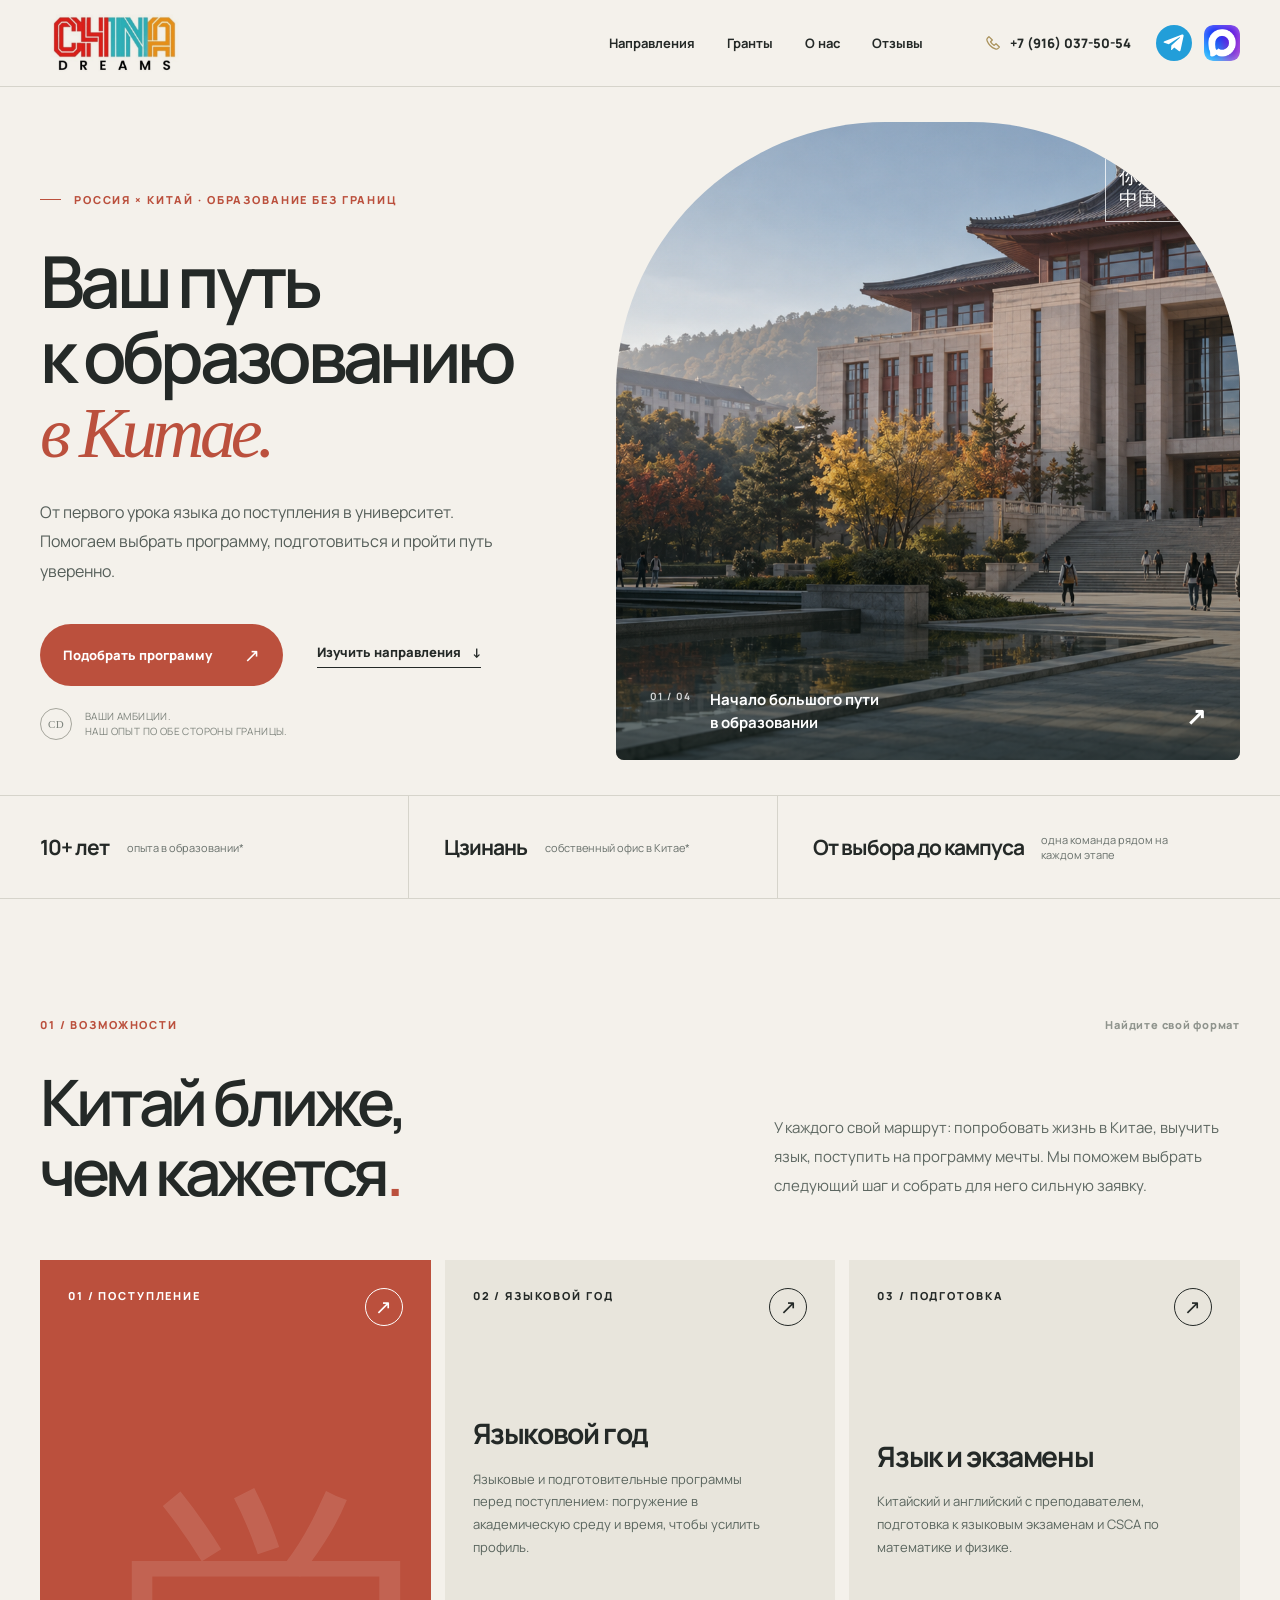
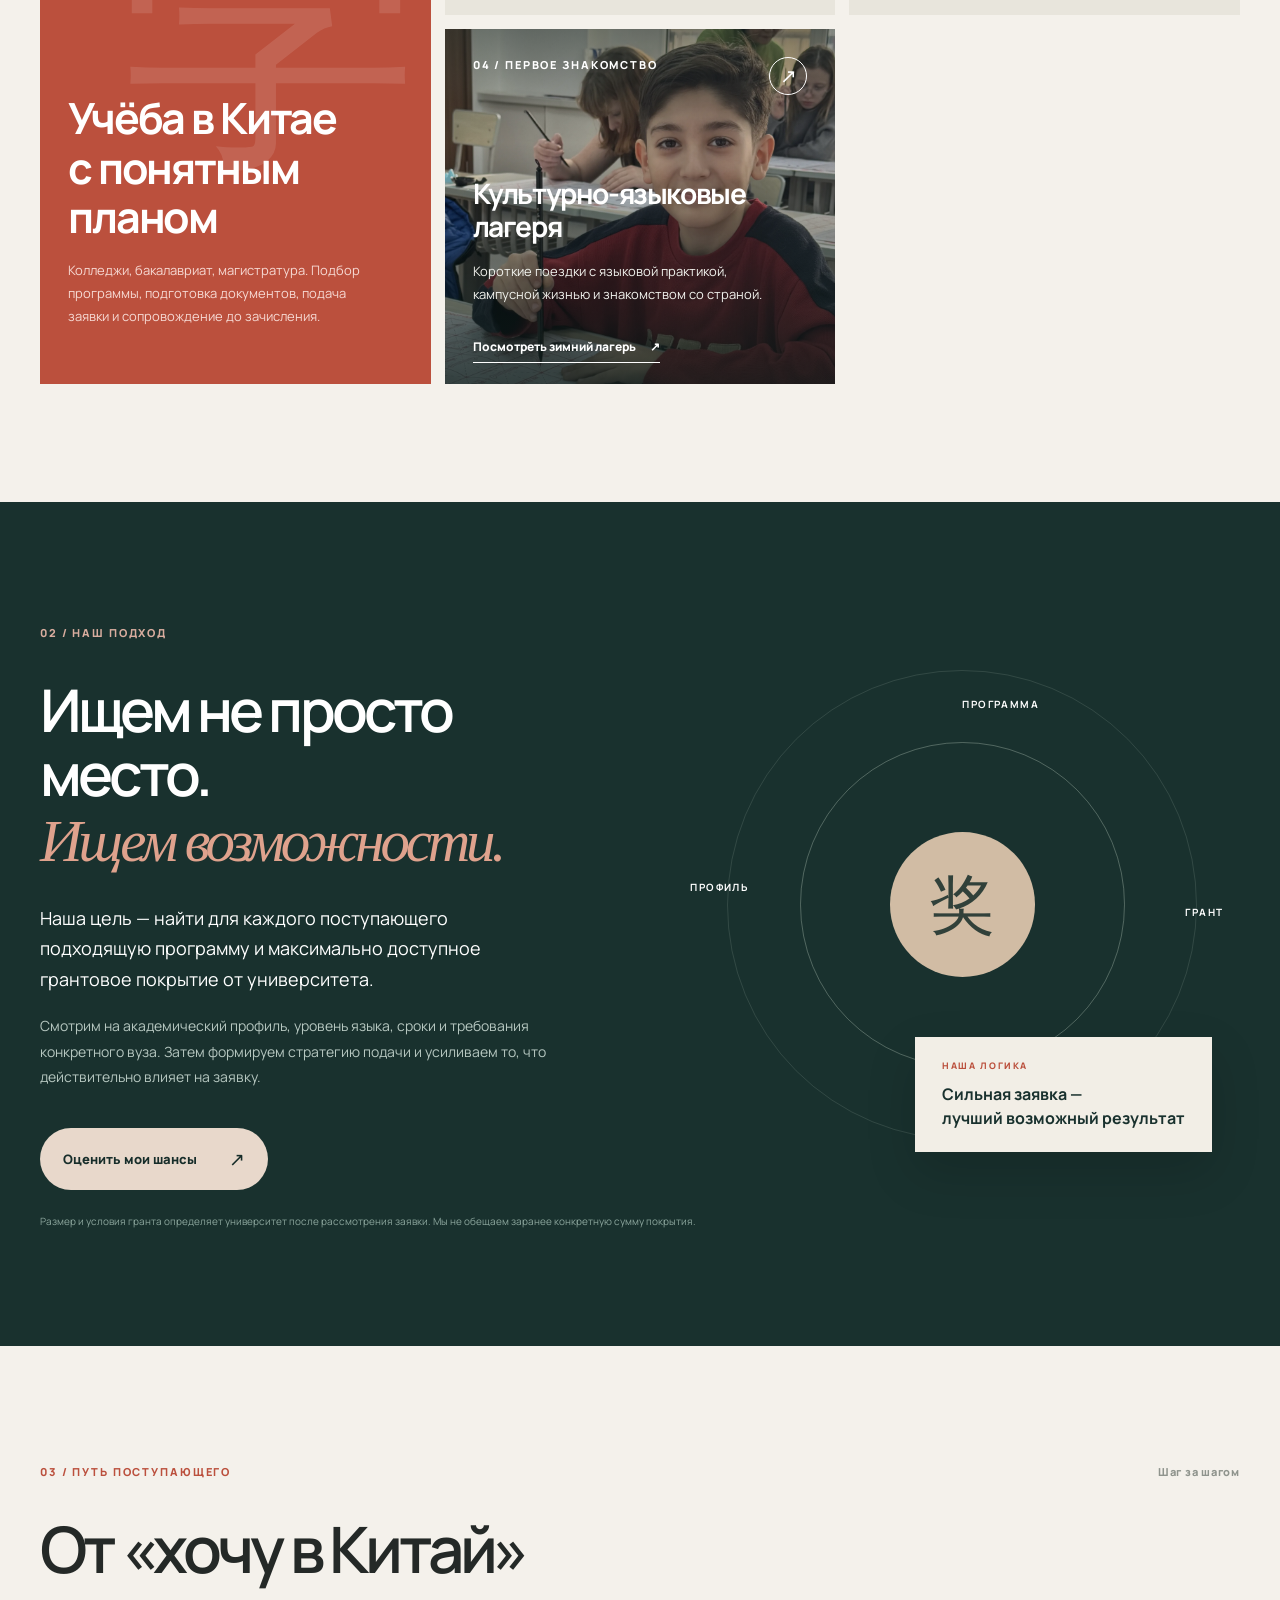
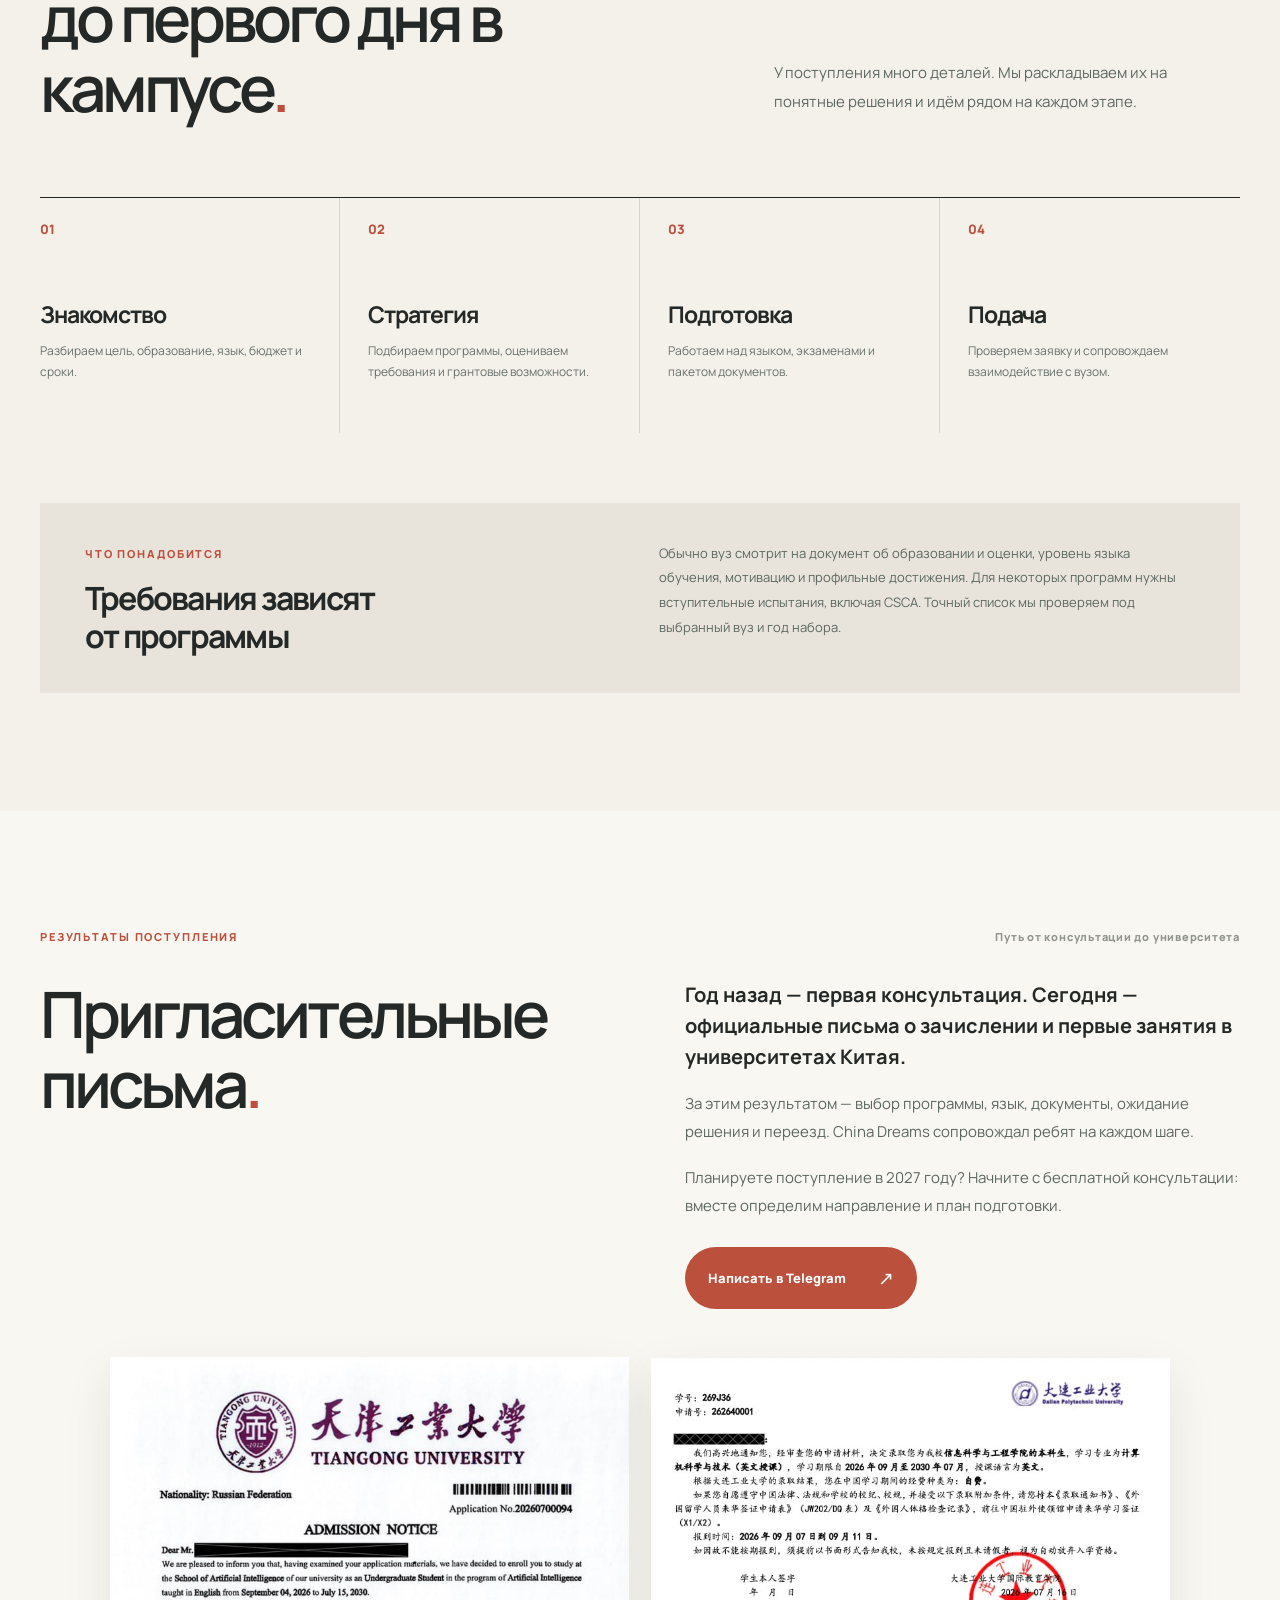
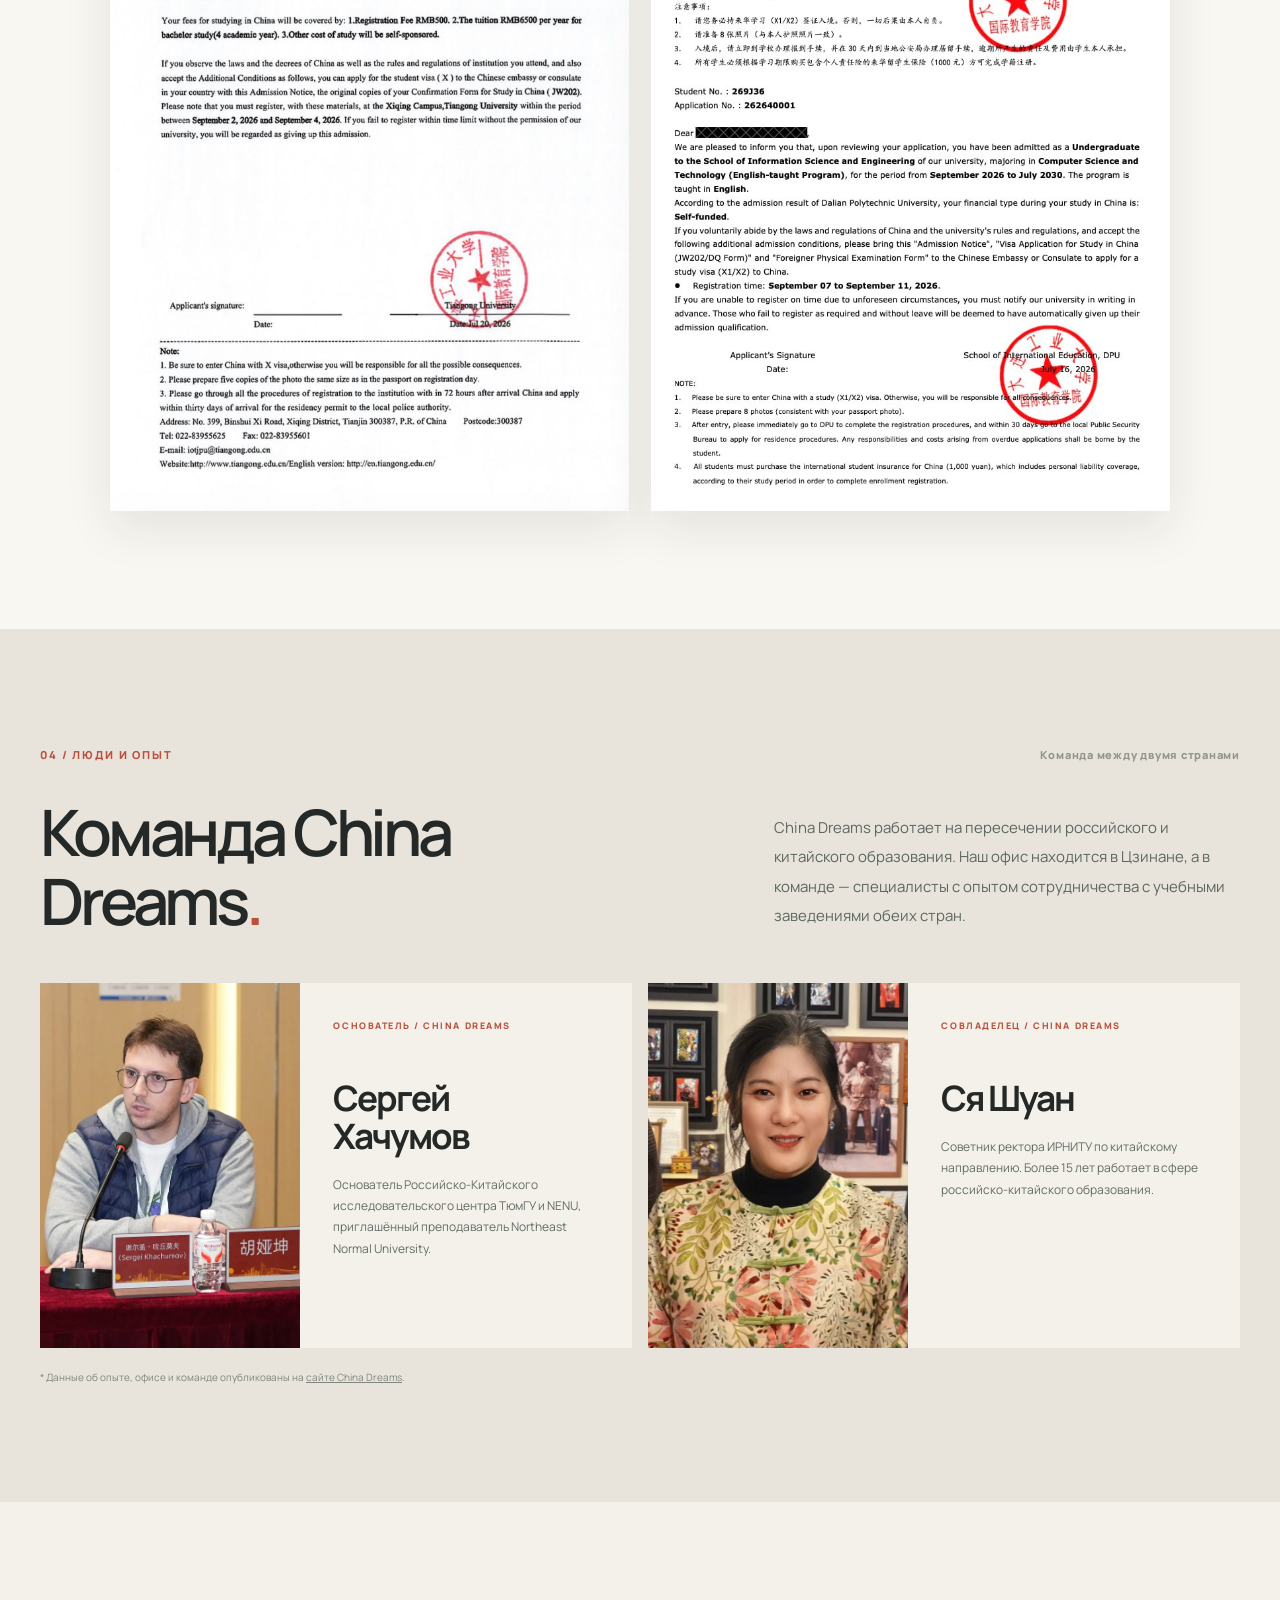
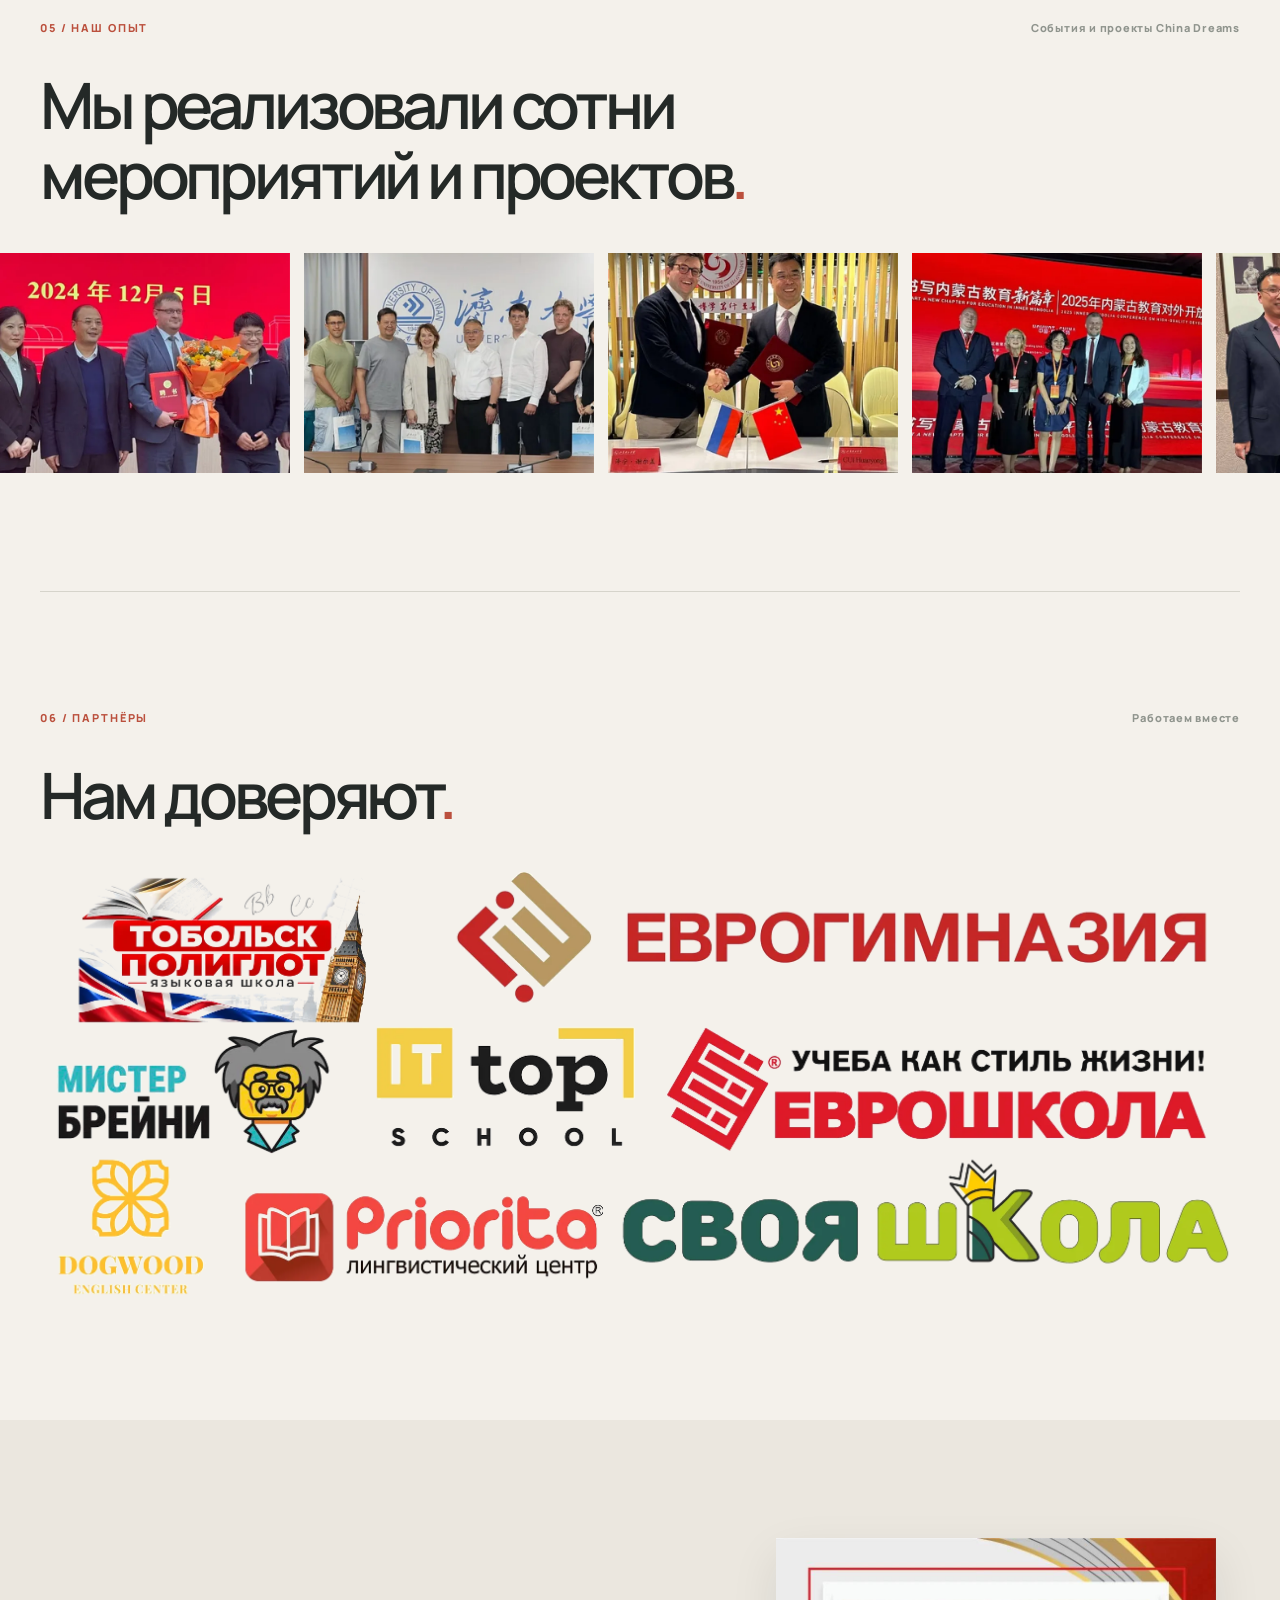
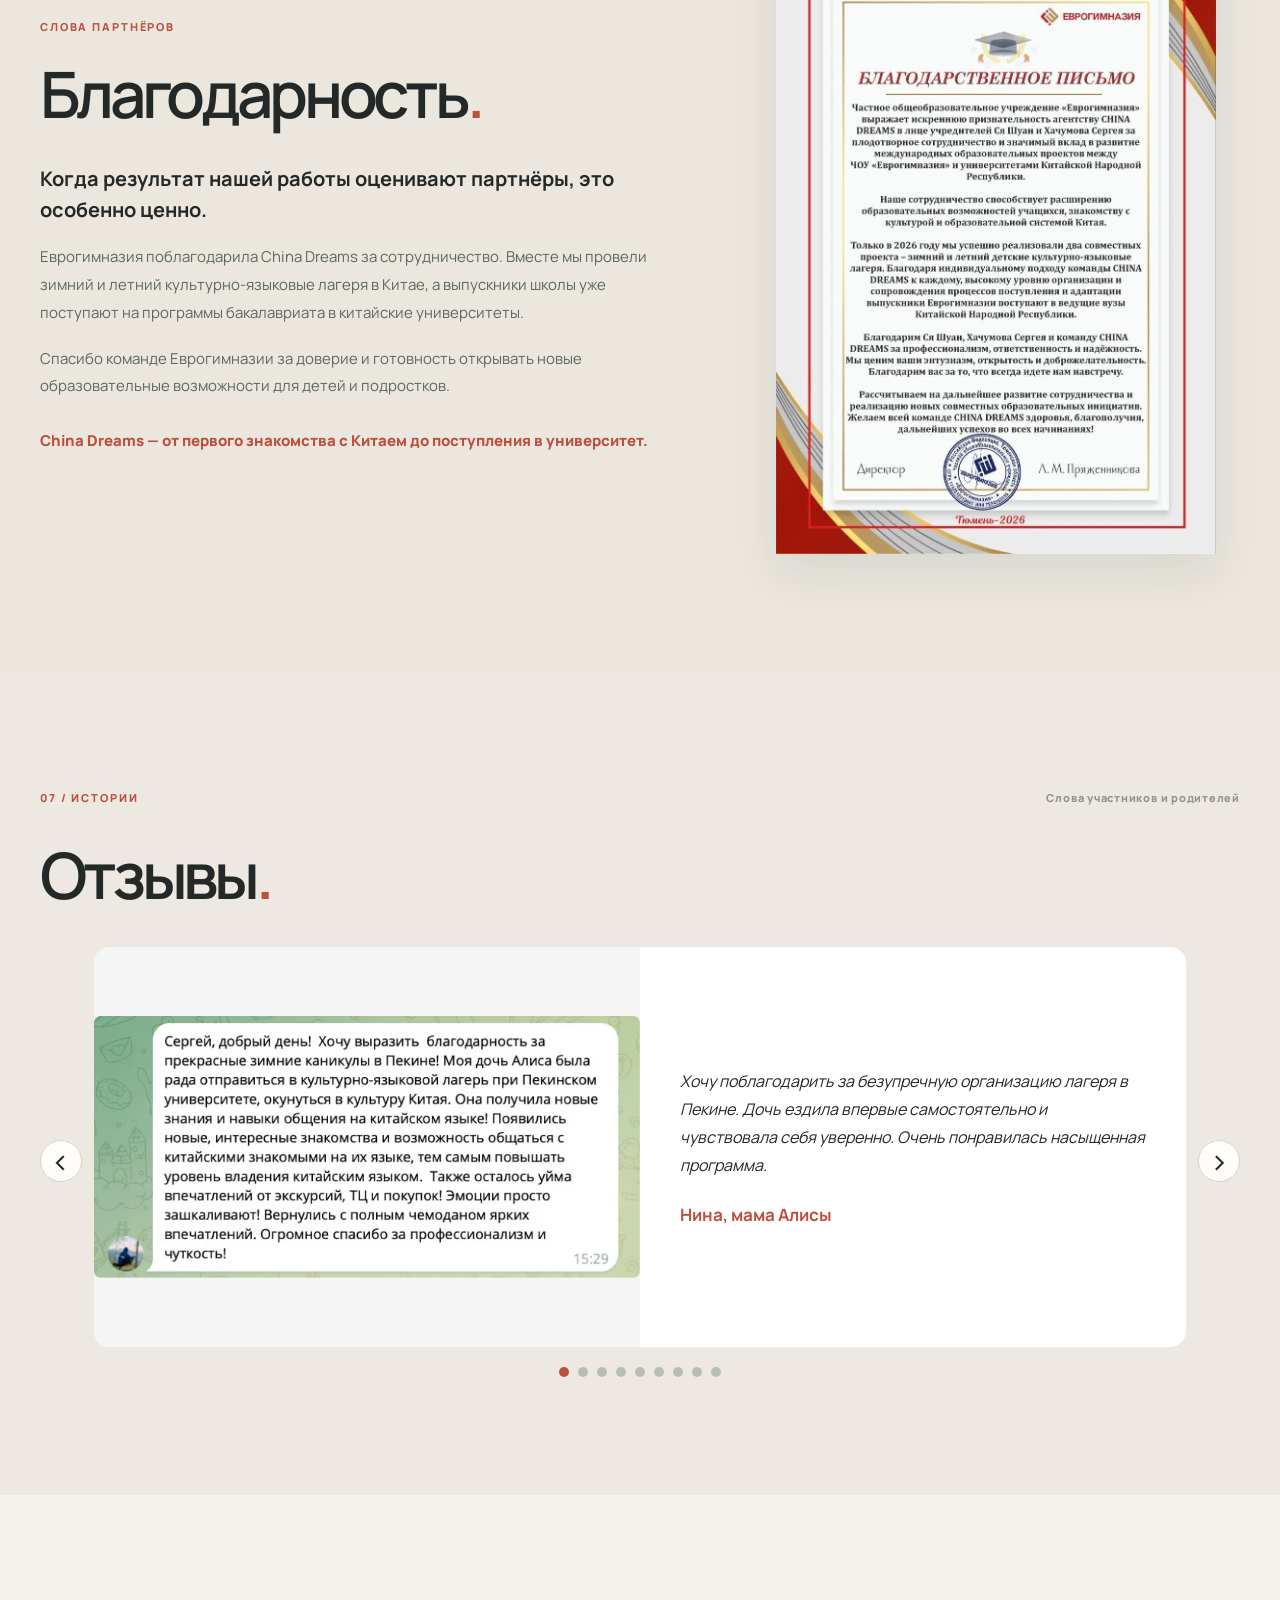
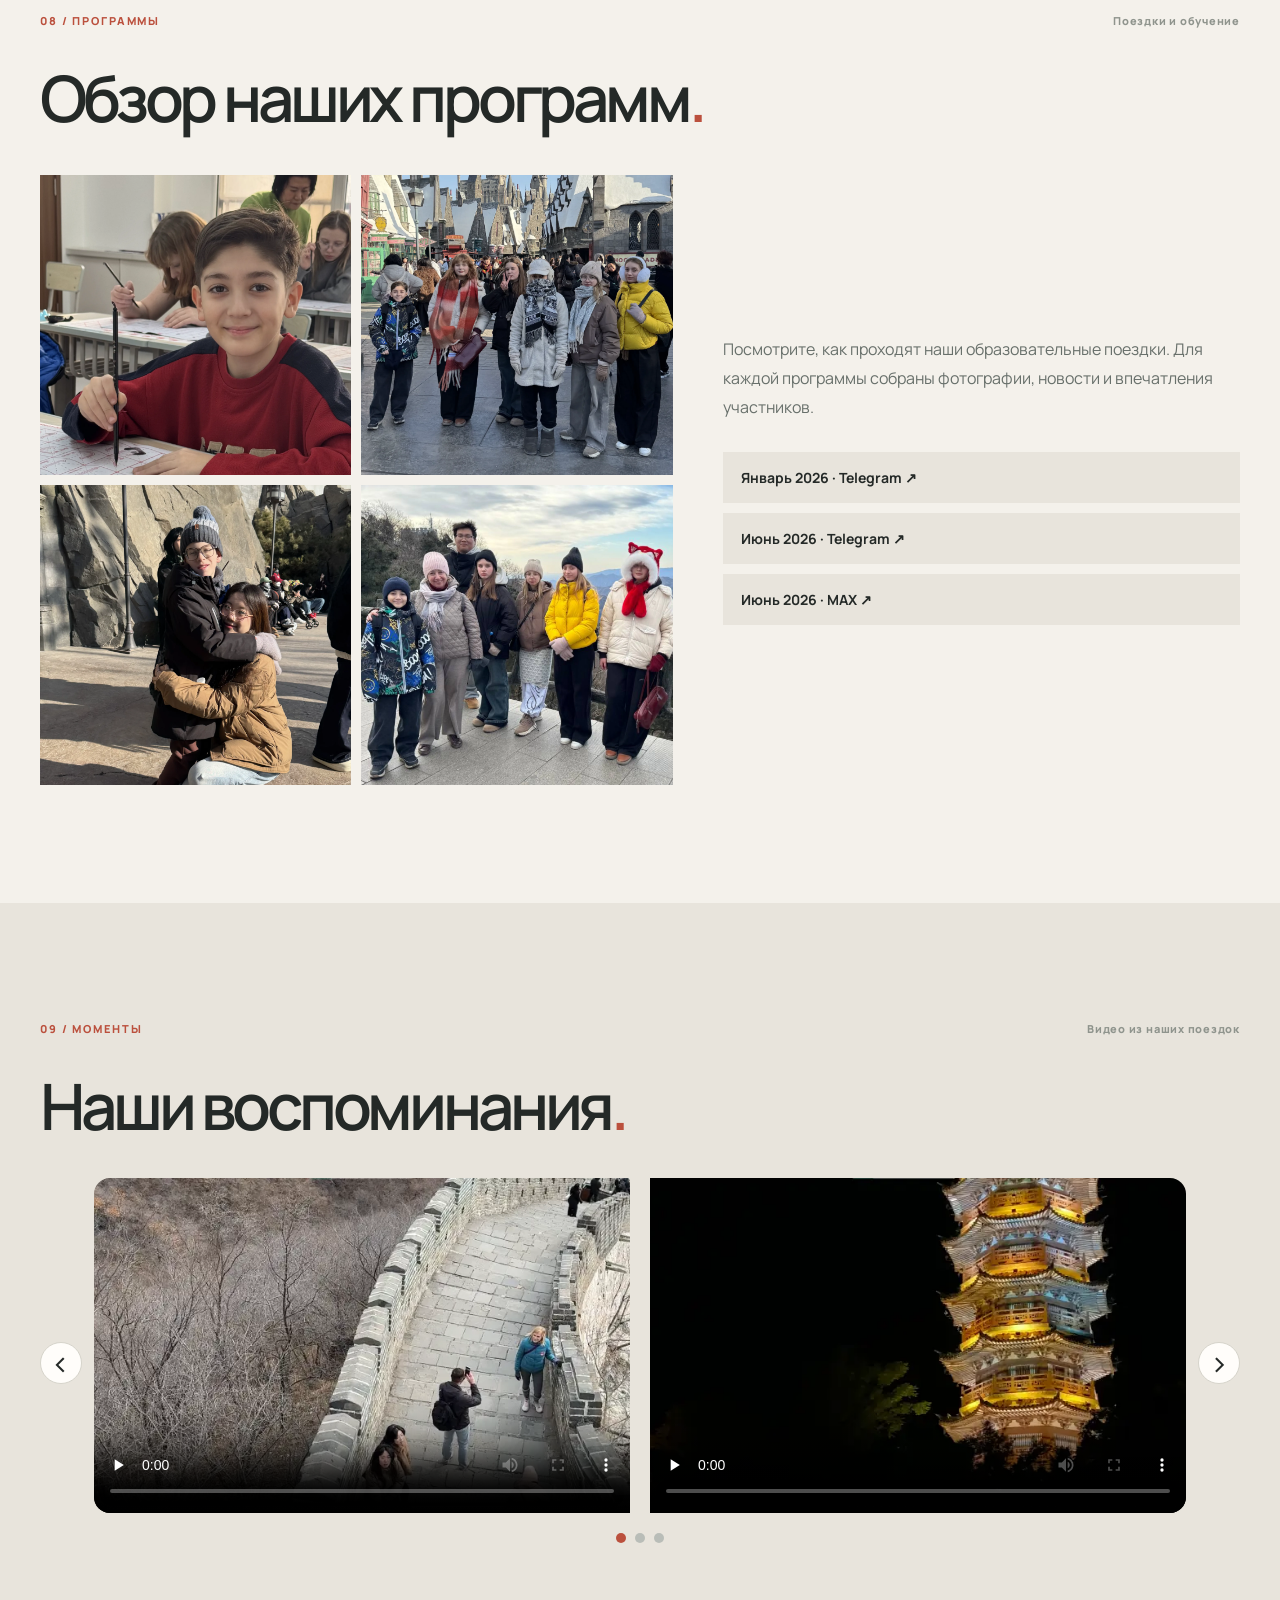
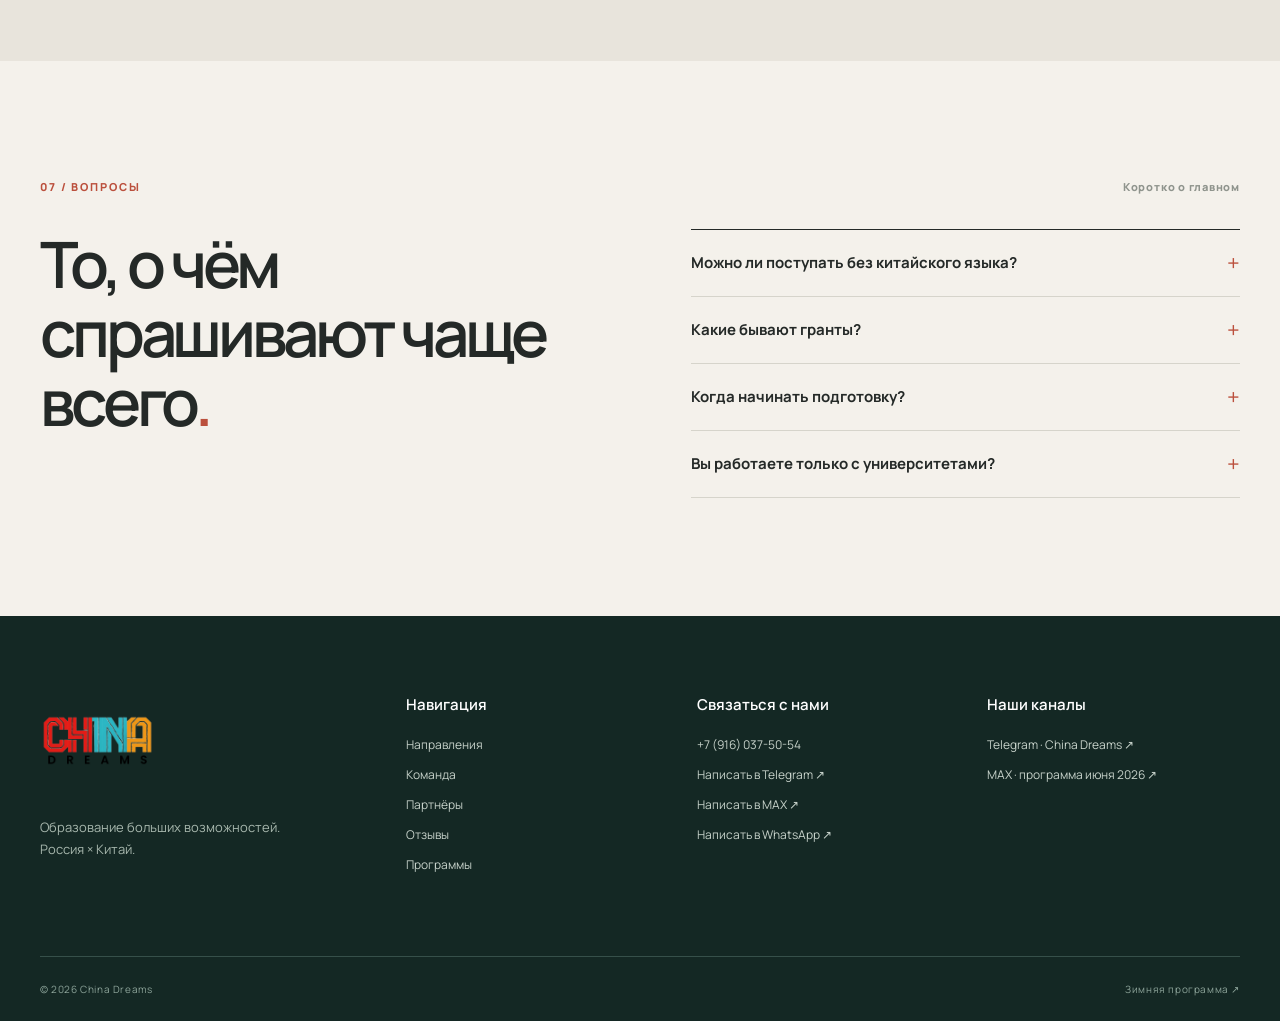
==== commit 2fc44225: "new" ====
--- a/index.html
+++ b/index.html
@@ -21,7 +21,11 @@
       <nav class="main-nav" id="main-nav" aria-label="Основная навигация">
         <a href="#directions">Направления</a><a href="#approach">Гранты</a><a href="#about">О нас</a><a href="#reviews">Отзывы</a>
       </nav>
-      <a class="nav-contact" href="#contact">Связаться с нами <span aria-hidden="true">↗</span></a>
+      <div class="header-contact" aria-label="Связаться с China Dreams">
+        <a class="header-phone" href="tel:+79160375054" aria-label="Позвонить: +7 (916) 037-50-54"><svg viewBox="0 0 24 24" aria-hidden="true"><path d="M6.6 3.5 4.5 5.6c-.8.8-.9 2-.4 3.3a19.5 19.5 0 0 0 11 11c1.3.5 2.5.4 3.3-.4l2.1-2.1-4.5-4.5-2.4 2.3a15 15 0 0 1-4.8-4.8l2.3-2.4-4.5-4.5Z" fill="none" stroke="currentColor" stroke-width="1.7" stroke-linecap="round" stroke-linejoin="round"/></svg><span>+7 (916) 037-50-54</span></a>
+        <a class="header-social header-telegram" href="https://t.me/S_Khmv" target="_blank" rel="noopener noreferrer" aria-label="Написать в Telegram"><svg viewBox="0 0 24 24" aria-hidden="true"><path fill="currentColor" d="M21.5 4.2 18.3 19c-.2 1-1 1.2-1.8.7l-4.8-3.5-2.3 2.2c-.3.3-.6.5-1 .5l.3-4.9 8.9-8.1c.4-.4-.1-.6-.6-.3L6 12.7l-4.7-1.5c-1-.3-1-1 .2-1.5L19.8 2.7c.9-.3 2 .2 1.7 1.5Z"/></svg></a>
+        <a class="header-social header-max" href="https://max.ru/u/f9LHodD0cOIRxhg6OC2rjZD0wFSvETGZUFFbrBYUcFSiHPmcREeoU7aZs7Y" target="_blank" rel="noopener noreferrer" aria-label="Написать в MAX"><img src="winter2027/img/max.png" alt="" aria-hidden="true"></a>
+      </div>
       <button class="menu-toggle" type="button" aria-label="Открыть меню" aria-controls="main-nav" aria-expanded="false"><span></span><span></span></button>
     </div>
   </header>
@@ -60,11 +64,27 @@
 
     <section class="journey section-pad container" id="process" aria-labelledby="journey-title"><div class="section-top"><span class="section-label">03 / ПУТЬ ПОСТУПАЮЩЕГО</span><span class="section-aside">Шаг за шагом</span></div><div class="journey-head"><h2 id="journey-title">От «хочу в Китай»<br>до первого дня в кампусе<span class="accent-dot">.</span></h2><p>У поступления много деталей. Мы раскладываем их на понятные решения и идём рядом на каждом этапе.</p></div><div class="steps"><div class="step"><span>01</span><h3>Знакомство</h3><p>Разбираем цель, образование, язык, бюджет и сроки.</p></div><div class="step"><span>02</span><h3>Стратегия</h3><p>Подбираем программы, оцениваем требования и грантовые возможности.</p></div><div class="step"><span>03</span><h3>Подготовка</h3><p>Работаем над языком, экзаменами и пакетом документов.</p></div><div class="step"><span>04</span><h3>Подача</h3><p>Проверяем заявку и сопровождаем взаимодействие с вузом.</p></div></div><div class="requirements"><div><span class="section-label">ЧТО ПОНАДОБИТСЯ</span><h3>Требования зависят<br>от программы</h3></div><p>Обычно вуз смотрит на документ об образовании и оценки, уровень языка обучения, мотивацию и профильные достижения. Для некоторых программ нужны вступительные испытания, включая CSCA. Точный список мы проверяем под выбранный вуз и год набора.</p></div></section>
 
+    <section class="admissions-section section-pad" id="admissions" aria-labelledby="admissions-title">
+      <div class="container">
+        <div class="section-top"><span class="section-label">РЕЗУЛЬТАТЫ ПОСТУПЛЕНИЯ</span><span class="section-aside">Путь от консультации до университета</span></div>
+        <div class="admissions-intro">
+          <h2 id="admissions-title">Пригласительные<br>письма<span class="accent-dot">.</span></h2>
+          <div class="admissions-copy"><p class="feature-lead">Год назад — первая консультация. Сегодня — официальные письма о зачислении и первые занятия в университетах Китая.</p><p>За этим результатом — выбор программы, язык, документы, ожидание решения и переезд. China Dreams сопровождал ребят на каждом шаге.</p><p>Планируете поступление в 2027 году? Начните с бесплатной консультации: вместе определим направление и план подготовки.</p><a class="button button-primary" href="https://t.me/S_Khmv" target="_blank" rel="noopener noreferrer">Написать в Telegram <span aria-hidden="true">↗</span></a></div>
+        </div>
+        <div class="admissions-letters">
+          <a href="assets/письмо1.jpg" target="_blank" rel="noopener noreferrer" aria-label="Открыть письмо о зачислении в Tiangong University в полном размере"><img src="assets/письмо1.jpg" alt="Письмо о зачислении в Tiangong University" width="786" height="1141" loading="lazy"></a>
+          <a href="assets/письмо2.jpg" target="_blank" rel="noopener noreferrer" aria-label="Открыть письмо о зачислении в Dalian Polytechnic University в полном размере"><img src="assets/письмо2.jpg" alt="Письмо о зачислении в Dalian Polytechnic University" width="784" height="1115" loading="lazy"></a>
+        </div>
+      </div>
+    </section>
+
     <section class="people section-pad" id="about" aria-labelledby="people-title"><div class="container"><div class="section-top"><span class="section-label">04 / ЛЮДИ И ОПЫТ</span><span class="section-aside">Команда между двумя странами</span></div><div class="people-head"><h2 id="people-title">Команда China Dreams<span class="accent-dot">.</span></h2><p>China Dreams работает на пересечении российского и китайского образования. Наш офис находится в Цзинане, а в команде — специалисты с опытом сотрудничества с учебными заведениями обеих стран.</p></div><div class="team-grid"><article class="team-card"><div class="team-photo"><img src="assets/sergey.webp" alt="Сергей Хачумов" loading="lazy"></div><div class="team-content"><span>ОСНОВАТЕЛЬ / CHINA DREAMS</span><h3>Сергей<br>Хачумов</h3><p>Основатель Российско-Китайского исследовательского центра ТюмГУ и NENU, приглашённый преподаватель Northeast Normal University.</p></div></article><article class="team-card"><div class="team-photo"><img src="assets/shuang.webp" alt="Ся Шуан" loading="lazy"></div><div class="team-content"><span>СОВЛАДЕЛЕЦ / CHINA DREAMS</span><h3>Ся Шуан</h3><p>Советник ректора ИРНИТУ по китайскому направлению. Более 15 лет работает в сфере российско-китайского образования.</p></div></article></div><p class="source-note">* Данные об опыте, офисе и команде опубликованы на <a href="https://chinadreams.ru/" target="_blank" rel="noopener noreferrer">сайте China Dreams</a>.</p></div></section>
 
     <section class="projects-showcase section-pad" id="projects" aria-labelledby="projects-title"><div class="container"><div class="section-top"><span class="section-label">05 / НАШ ОПЫТ</span><span class="section-aside">События и проекты China Dreams</span></div><h2 id="projects-title">Мы реализовали сотни<br>мероприятий и проектов<span class="accent-dot">.</span></h2></div><div class="marquee" aria-label="Фотографии мероприятий"><div class="marquee-track"><div class="marquee-group"><img src="winter2027/img/33.webp" alt="Участники мероприятия" loading="lazy"><img src="winter2027/img/34.webp" alt="Встреча участников" loading="lazy"><img src="winter2027/img/35.webp" alt="Совместное мероприятие" loading="lazy"><img src="winter2027/img/36.webp" alt="Группа участников" loading="lazy"><img src="winter2027/img/37.webp" alt="Поездка China Dreams" loading="lazy"><img src="winter2027/img/38.webp" alt="Образовательное мероприятие" loading="lazy"><img src="winter2027/img/39.webp" alt="Участники проекта" loading="lazy"><img src="winter2027/img/40.webp" alt="Памятный момент поездки" loading="lazy"></div><div class="marquee-group" aria-hidden="true"><img src="winter2027/img/33.webp" alt="" loading="lazy"><img src="winter2027/img/34.webp" alt="" loading="lazy"><img src="winter2027/img/35.webp" alt="" loading="lazy"><img src="winter2027/img/36.webp" alt="" loading="lazy"><img src="winter2027/img/37.webp" alt="" loading="lazy"><img src="winter2027/img/38.webp" alt="" loading="lazy"><img src="winter2027/img/39.webp" alt="" loading="lazy"><img src="winter2027/img/40.webp" alt="" loading="lazy"></div></div></div></section>
 
-    <section class="trust section-pad container" id="partners" aria-labelledby="trust-title"><div class="section-top"><span class="section-label">06 / ПАРТНЁРЫ</span><span class="section-aside">Работаем вместе</span></div><h2 id="trust-title">Нам доверяют<span class="accent-dot">.</span></h2><img class="trust-logos" src="winter2027/img/img8-gray.webp" alt="Логотипы партнёров China Dreams" loading="lazy"></section>
+    <section class="trust section-pad container" id="partners" aria-labelledby="trust-title"><div class="section-top"><span class="section-label">06 / ПАРТНЁРЫ</span><span class="section-aside">Работаем вместе</span></div><h2 id="trust-title">Нам доверяют<span class="accent-dot">.</span></h2><img class="trust-logos" src="assets/partner-logos-beige.webp" alt="Логотипы партнёров China Dreams" loading="lazy"></section>
+
+    <section class="gratitude-section section-pad" id="gratitude" aria-labelledby="gratitude-title"><div class="container gratitude-layout"><div class="gratitude-copy"><span class="section-label">СЛОВА ПАРТНЁРОВ</span><h2 id="gratitude-title">Благодарность<span class="accent-dot">.</span></h2><p class="feature-lead">Когда результат нашей работы оценивают партнёры, это особенно ценно.</p><p>Еврогимназия поблагодарила China Dreams за сотрудничество. Вместе мы провели зимний и летний культурно-языковые лагеря в Китае, а выпускники школы уже поступают на программы бакалавриата в китайские университеты.</p><p>Спасибо команде Еврогимназии за доверие и готовность открывать новые образовательные возможности для детей и подростков.</p><p class="gratitude-signoff">China Dreams — от первого знакомства с Китаем до поступления в университет.</p></div><a class="gratitude-image" href="assets/благодарность.jpg" target="_blank" rel="noopener noreferrer" aria-label="Открыть благодарственное письмо Еврогимназии в полном размере"><img src="assets/благодарность.jpg" alt="Благодарственное письмо Еврогимназии команде China Dreams" width="913" height="1280" loading="lazy"></a></div></section>
 
     <section class="reviews section-pad" id="reviews" aria-labelledby="reviews-title">
       <div class="container">
@@ -107,6 +127,6 @@
     <section class="faq section-pad container" aria-labelledby="faq-title"><div class="section-top"><span class="section-label">07 / ВОПРОСЫ</span><span class="section-aside">Коротко о главном</span></div><div class="faq-layout"><h2 id="faq-title">То, о чём<br>спрашивают чаще всего<span class="accent-dot">.</span></h2><div class="faq-list"><details><summary>Можно ли поступать без китайского языка?<span>+</span></summary><p>Возможность зависит от программы и языка обучения. Для части направлений сначала подходит языковой год или подготовительная программа. На консультации подберём реалистичный маршрут под ваш уровень.</p></details><details><summary>Какие бывают гранты?<span>+</span></summary><p>Вузы предлагают разные варианты покрытия и устанавливают собственные условия. Мы изучаем доступные варианты для выбранной программы и помогаем подготовить заявку. Итоговое решение принимает университет.</p></details><details><summary>Когда начинать подготовку?<span>+</span></summary><p>Чем раньше определены программа и требования, тем больше времени остаётся на язык, экзамены и документы. Даже если сроки уже близко, можно оценить доступные варианты на текущий набор.</p></details><details><summary>Вы работаете только с университетами?<span>+</span></summary><p>Нет. Мы также сопровождаем поступление в колледжи, языковые программы и организуем краткосрочные культурно-языковые поездки.</p></details></div></div></section>
 
   </main>
-  <footer class="site-footer" id="contact"><div class="container footer-main"><div><a class="footer-brand" href="#top" aria-label="China Dreams — наверх"><img src="winter2027/img/80.webp" alt="China Dreams" loading="lazy"></a><p>Образование больших возможностей.<br>Россия × Китай.</p></div><div><h2>Навигация</h2><a href="#directions">Направления</a><a href="#about">Команда</a><a href="#partners">Партнёры</a><a href="#reviews">Отзывы</a><a href="#programs">Программы</a></div><div><h2>Связаться с нами</h2><a href="tel:+79160375054">+7 (916) 037-50-54</a><a href="https://wa.me/79160375054" target="_blank" rel="noopener noreferrer">WhatsApp ↗</a><a href="https://t.me/S_Khmv" target="_blank" rel="noopener noreferrer">Написать в Telegram ↗</a></div><div><h2>Наши каналы</h2><a href="https://t.me/CD_RUSSIA" target="_blank" rel="noopener noreferrer">Telegram · China Dreams ↗</a><a href="https://max.ru/u/f9LHodD0cOIRxhg6OC2rjZD0wFSvETGZUFFbrBYUcFSiHPmcREeoU7aZs7Y" target="_blank" rel="noopener noreferrer">MAX · China Dreams ↗</a></div></div><div class="container footer-bottom"><span>© <span id="year">2026</span> China Dreams</span><a href="winter2027/">Зимняя программа ↗</a></div></footer>
+  <footer class="site-footer" id="contact"><div class="container footer-main"><div><a class="footer-brand" href="#top" aria-label="China Dreams — наверх"><img src="winter2027/img/80.webp" alt="China Dreams" loading="lazy"></a><p>Образование больших возможностей.<br>Россия × Китай.</p></div><div><h2>Навигация</h2><a href="#directions">Направления</a><a href="#about">Команда</a><a href="#partners">Партнёры</a><a href="#reviews">Отзывы</a><a href="#programs">Программы</a></div><div><h2>Связаться с нами</h2><a href="tel:+79160375054">+7 (916) 037-50-54</a><a href="https://t.me/S_Khmv" target="_blank" rel="noopener noreferrer">Написать в Telegram ↗</a><a href="https://max.ru/u/f9LHodD0cOIRxhg6OC2rjZD0wFSvETGZUFFbrBYUcFSiHPmcREeoU7aZs7Y" target="_blank" rel="noopener noreferrer">Написать в MAX ↗</a><a href="https://wa.me/79160375054" target="_blank" rel="noopener noreferrer">Написать в WhatsApp ↗</a></div><div><h2>Наши каналы</h2><a href="https://t.me/CD_RUSSIA" target="_blank" rel="noopener noreferrer">Telegram · China Dreams ↗</a><a href="https://max.ru/join/8kLVx278Oq31tYLgbrU6BcGATJ37kM94ouinV9p1x9k" target="_blank" rel="noopener noreferrer">MAX · программа июня 2026 ↗</a></div></div><div class="container footer-bottom"><span>© <span id="year">2026</span> China Dreams</span><a href="winter2027/">Зимняя программа ↗</a></div></footer>
 </body>
 </html>
--- a/updates.css
+++ b/updates.css
@@ -1,5 +1,32 @@
 .brand-logo {
   mix-blend-mode: multiply;
+}
+.trust-logos { background: var(--paper); padding: 0; mix-blend-mode: normal; }
+.header-contact { display: flex; align-items: center; gap: 12px; flex: none; }
+.header-phone { display: inline-flex; align-items: center; gap: 8px; padding: 10px 13px; border-radius: 100px;  white-space: nowrap; font-size: 13px; font-weight: 800; }
+.header-phone svg { width: 18px; height: 18px; color: #aa925b; }
+.header-social { display: grid; place-items: center; width: 36px; height: 36px; flex: none; border-radius: 50%; }
+.header-telegram { color: #fff; background: #229ed9; }
+.header-telegram svg { width: 23px; height: 23px; }
+.header-max img { display: block; width: 36px; height: 36px; border-radius: 9px; }
+.header-contact a:hover { transform: translateY(-2px); }
+.header-contact a:focus-visible { outline: 2px solid var(--red); outline-offset: 3px; }
+@media (max-width: 1100px) {
+  .nav-shell { gap: 18px; }
+  .main-nav { gap: 15px; }
+  .header-contact { margin-left: auto; gap: 8px; }
+}
+@media (max-width: 620px) {
+  .header-phone { width: 36px; height: 36px; padding: 0; justify-content: center; }
+  .header-phone span { position: absolute; width: 1px; height: 1px; overflow: hidden; clip: rect(0, 0, 0, 0); white-space: nowrap; }
+  .header-contact { margin-left: auto; }
+  .menu-toggle { margin-left: 0; }
+}
+@media (max-width: 390px) {
+  .nav-shell { gap: 8px; }
+  .header-contact { gap: 5px; }
+  .header-social { width: 32px; height: 32px; }
+  .header-max img { width: 32px; height: 32px; }
 }
 .hero-title-line { white-space: nowrap; }
 @media (max-width: 760px) {
@@ -57,3 +84,31 @@
   .marquee-track { animation: none; }
   .carousel-slides { transition: none; }
 }
+
+.admissions-section { background: #f9f7f2; }
+.admissions-intro { display: grid; grid-template-columns: 1fr 1fr; gap: 7vw; align-items: start; margin-bottom: 48px; }
+.admissions-section h2, .gratitude-section h2 { font-size: clamp(44px, 5vw, 72px); line-height: 1.08; margin: 0; }
+.admissions-copy p, .gratitude-copy p { max-width: 610px; font-size: 15px; line-height: 1.85; color: #5d6761; margin: 0 0 18px; }
+.admissions-copy .feature-lead, .gratitude-copy .feature-lead { color: var(--ink); font-size: 20px; line-height: 1.55; font-weight: 700; }
+.admissions-copy .button { margin-top: 10px; }
+.admissions-letters { display: grid; grid-template-columns: repeat(2, minmax(0, 1fr)); gap: 22px; max-width: 1060px; margin: 0 auto; }
+.admissions-letters a, .gratitude-image { display: block; overflow: hidden; background: #fff; box-shadow: 0 18px 45px rgba(27, 38, 33, .09); }
+.admissions-letters img { display: block; width: 100%; height: auto; }
+.gratitude-section { background: var(--paper-2); }
+.gratitude-layout { display: grid; grid-template-columns: 1fr minmax(310px, .8fr); gap: 8vw; align-items: center; }
+.gratitude-copy .section-label { display: block; margin-bottom: 25px; }
+.gratitude-copy h2 { margin-bottom: 35px; }
+.gratitude-copy .gratitude-signoff { color: var(--red); font-weight: 800; margin-top: 27px; }
+.gratitude-image { width: min(100%, 440px); justify-self: center; }
+.gratitude-image img { display: block; width: 100%; height: auto; }
+.admissions-letters a:focus-visible, .gratitude-image:focus-visible { outline: 3px solid var(--red); outline-offset: 5px; }
+@media (max-width: 760px) {
+  .admissions-intro, .gratitude-layout { grid-template-columns: 1fr; gap: 32px; }
+  .admissions-letters { gap: 12px; }
+  .gratitude-image { width: min(100%, 440px); }
+}
+@media (max-width: 520px) {
+  .admissions-section h2, .gratitude-section h2 { font-size: clamp(40px, 9vw, 54px); }
+  .admissions-letters { grid-template-columns: 1fr; max-width: 430px; }
+  .admissions-copy .feature-lead, .gratitude-copy .feature-lead { font-size: 18px; }
+}
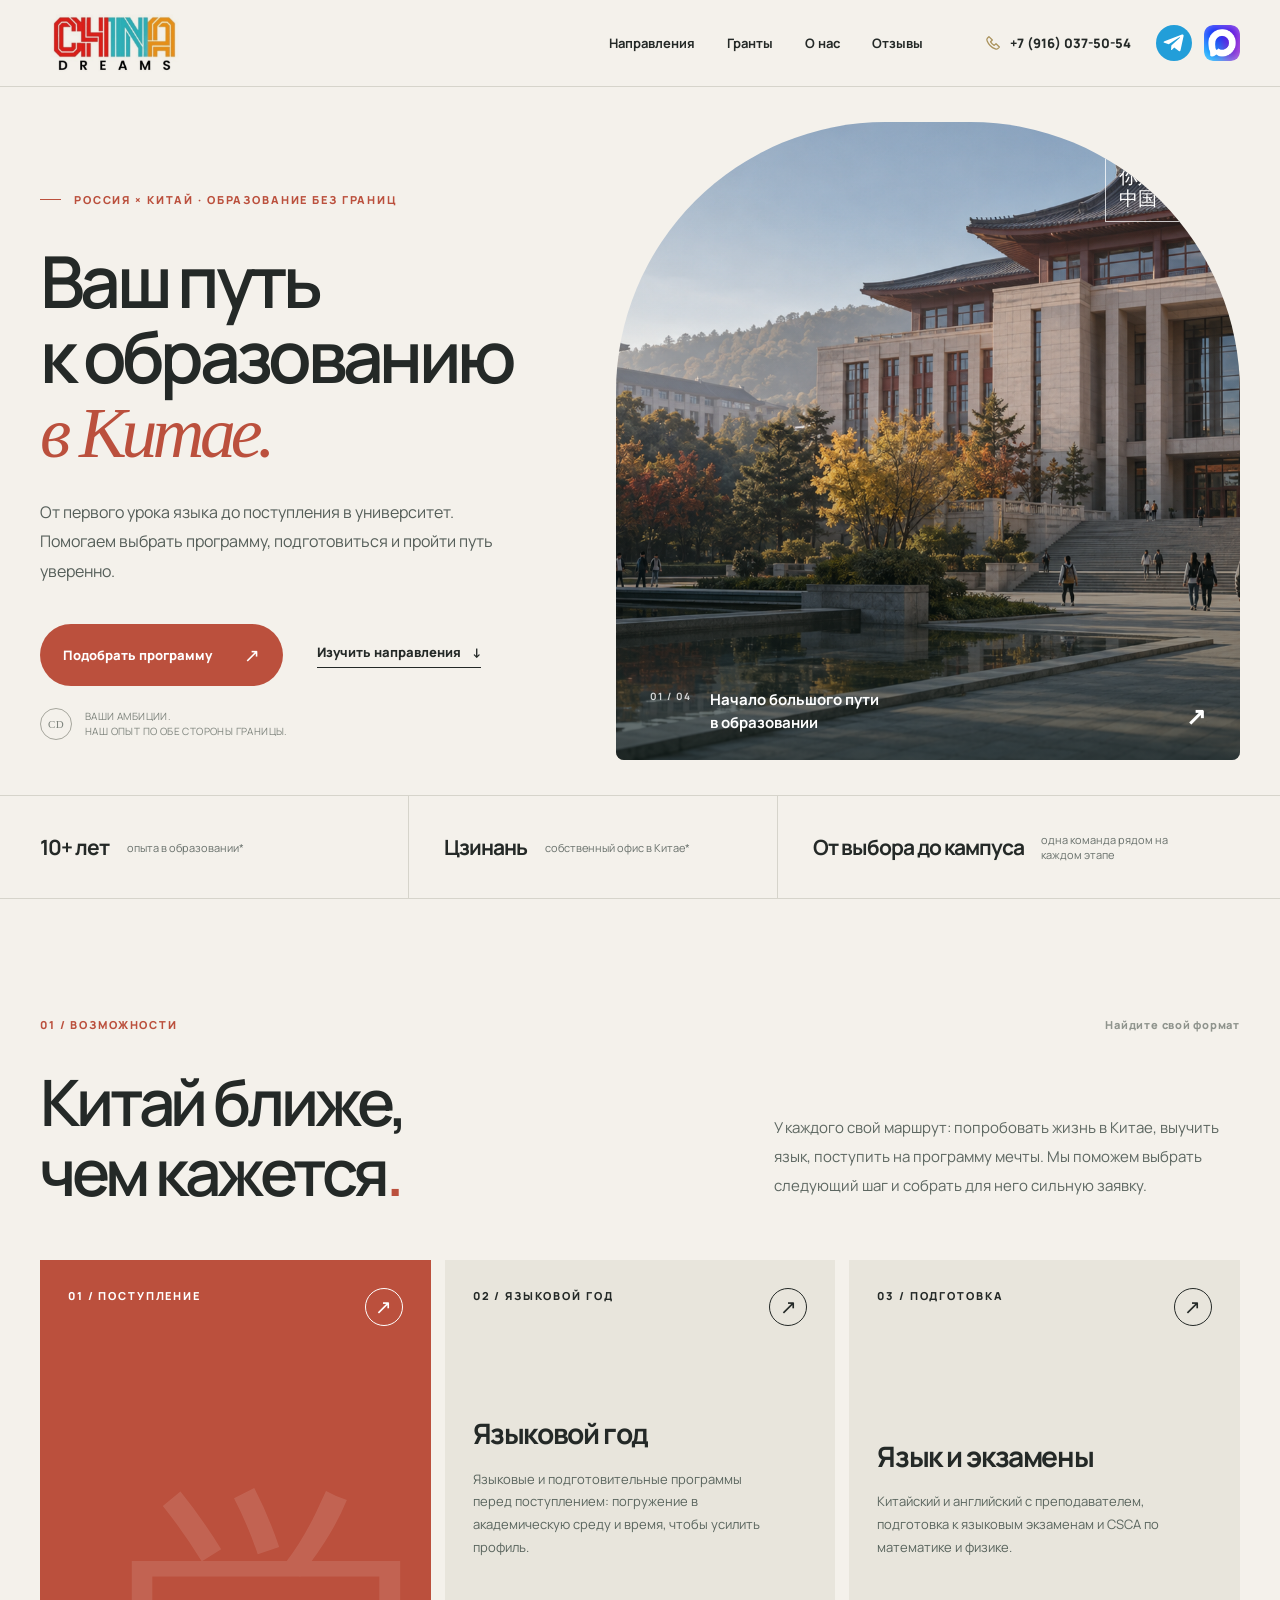
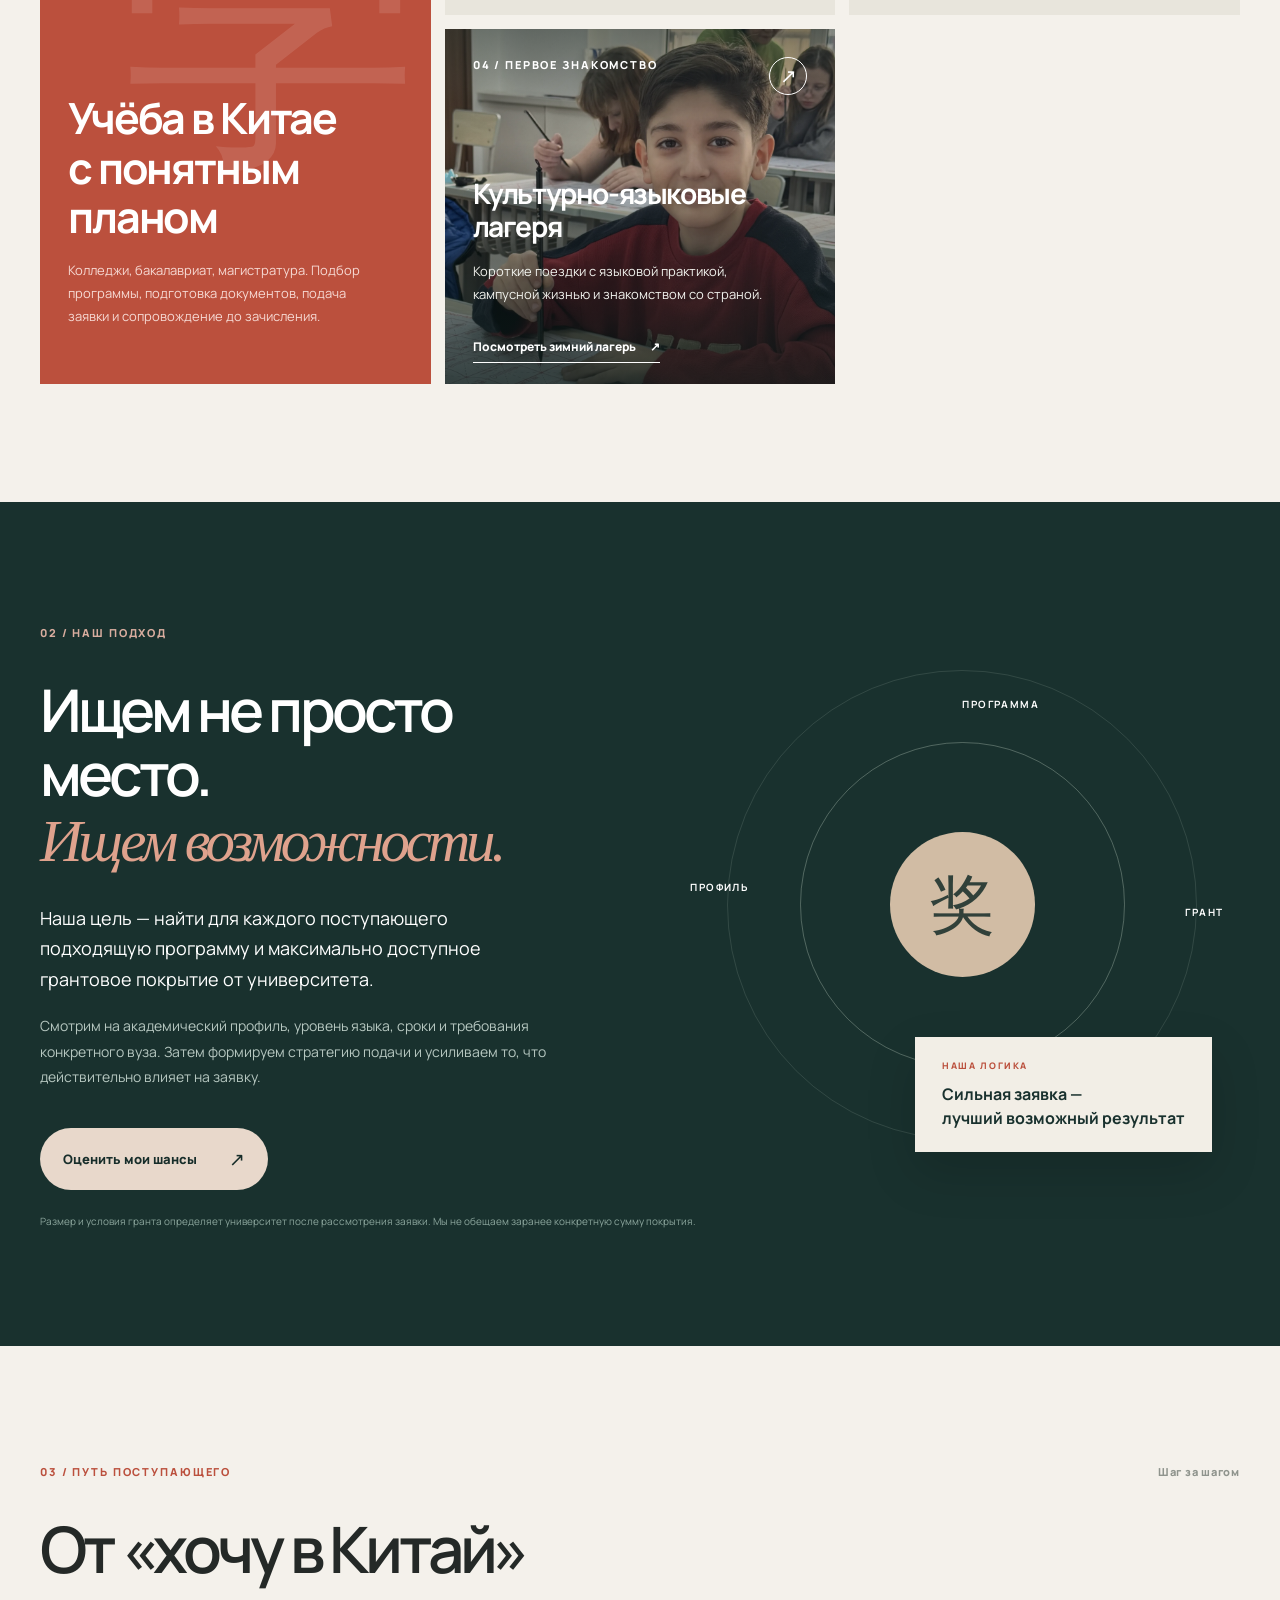
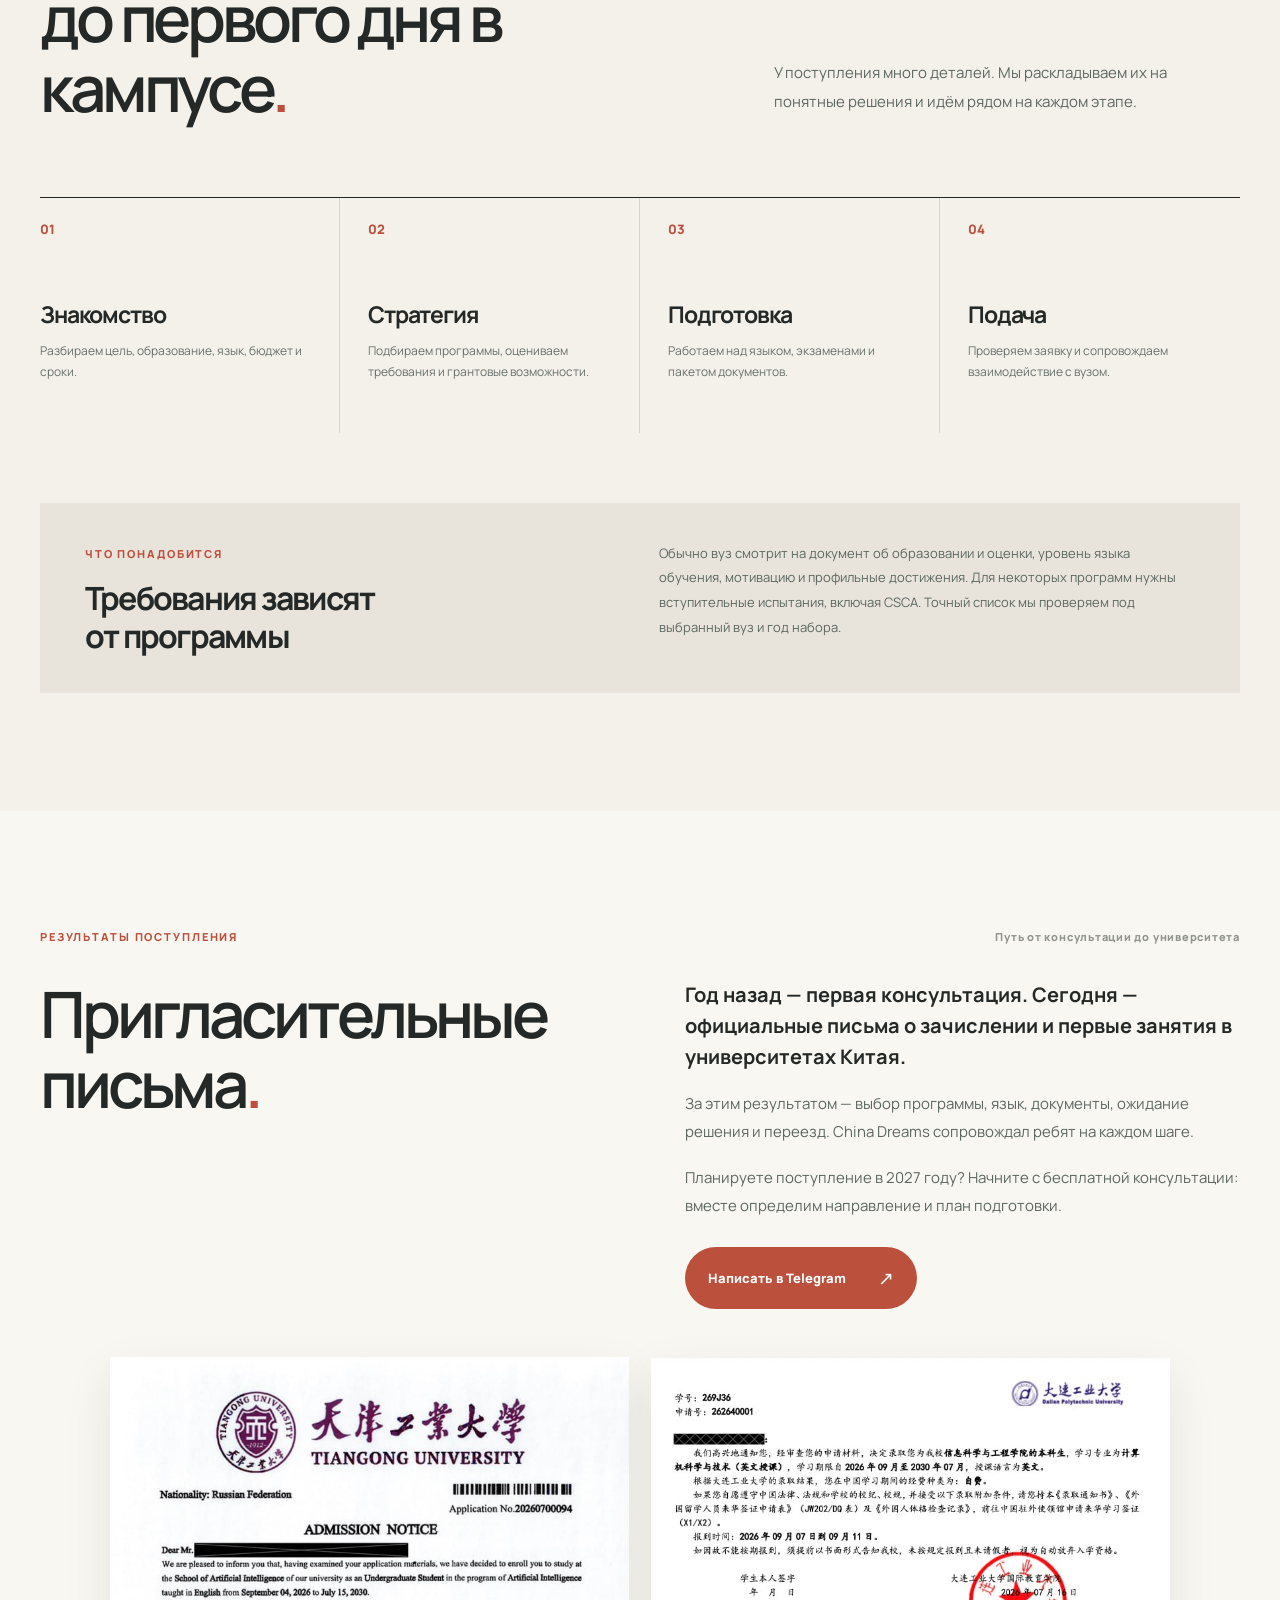
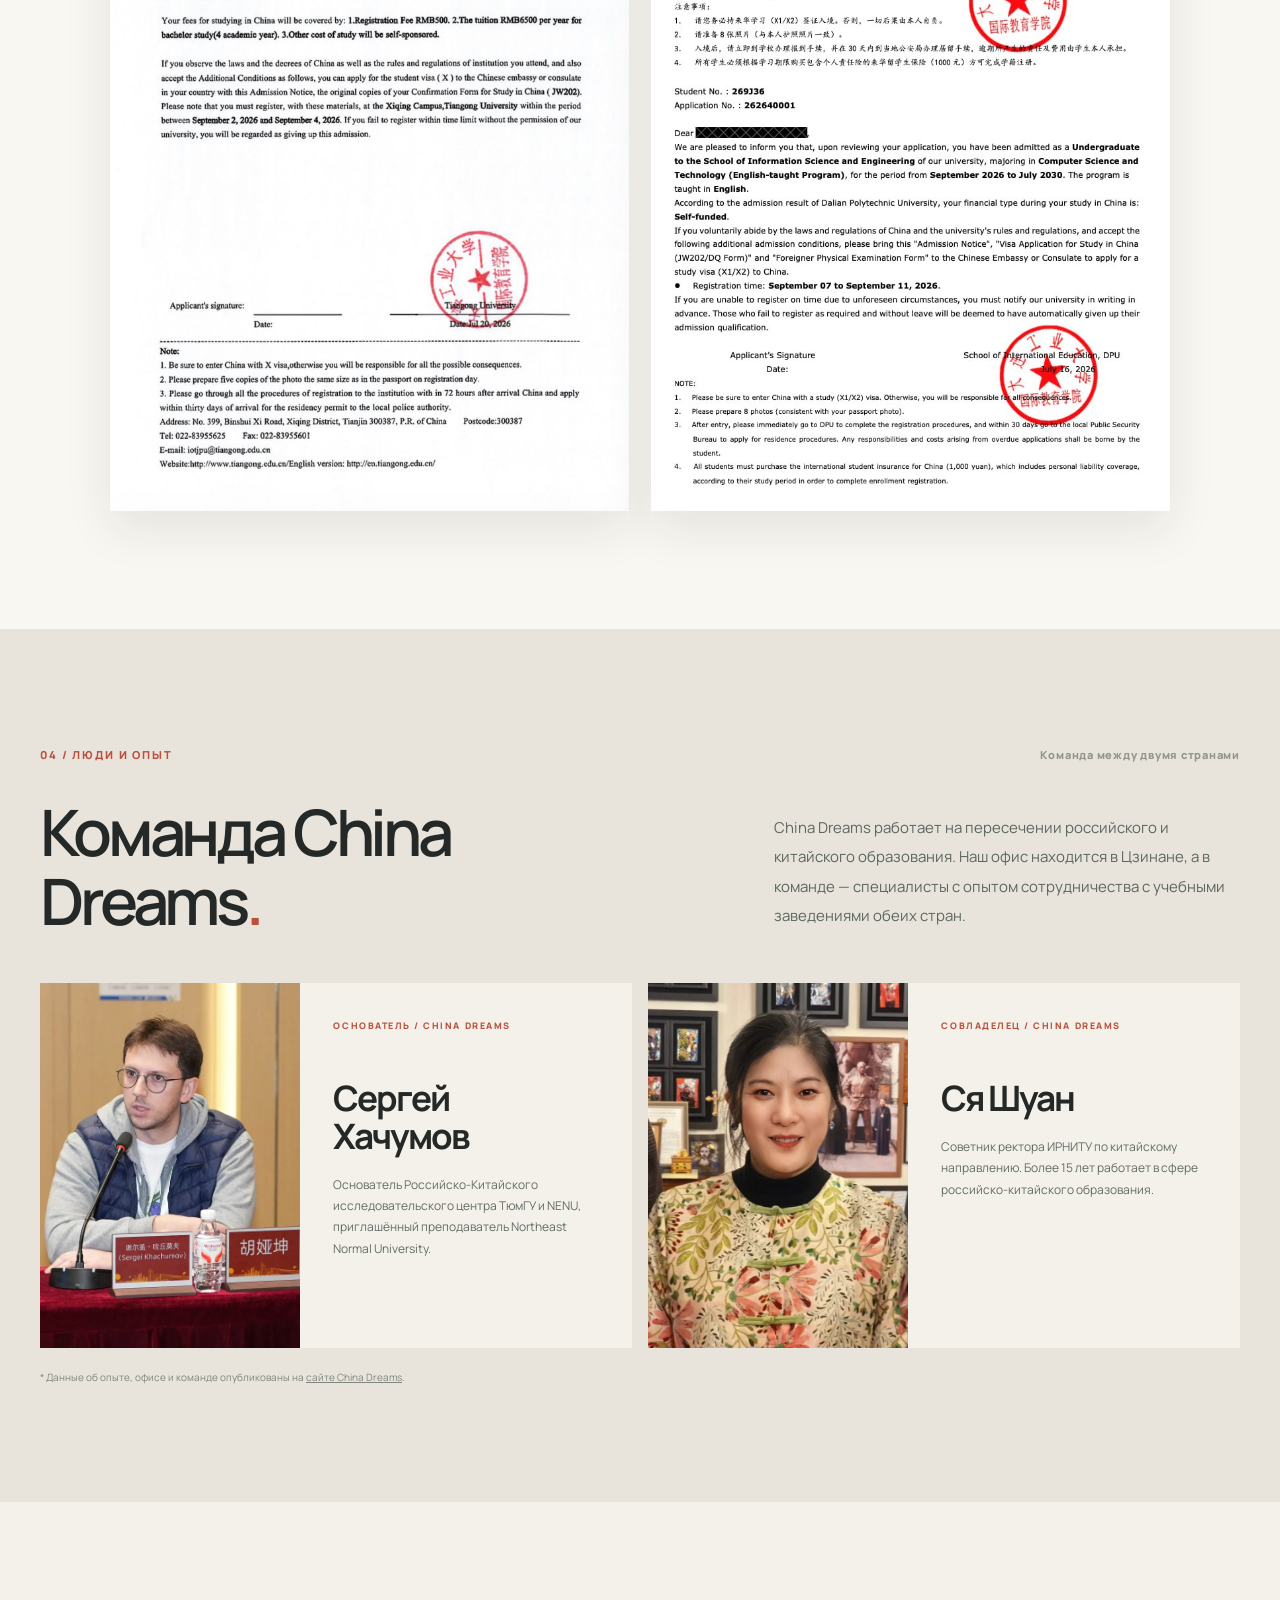
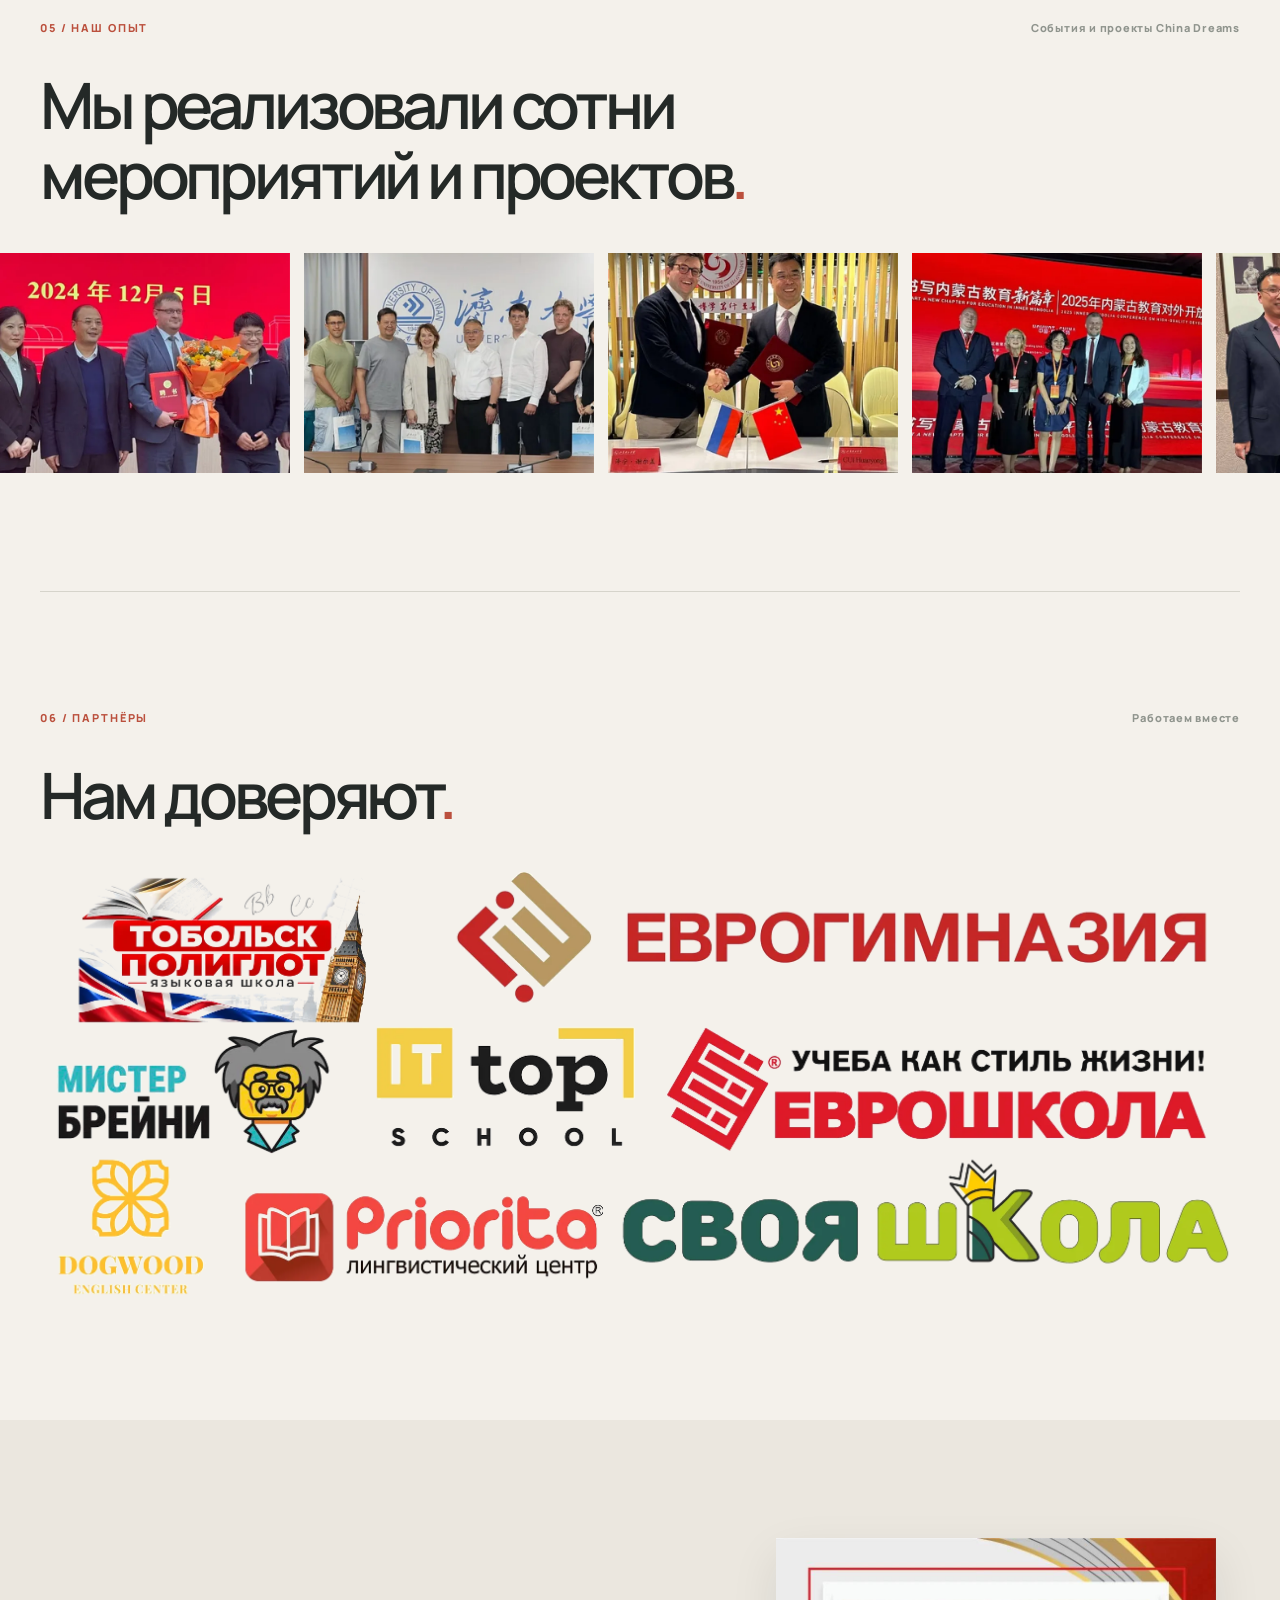
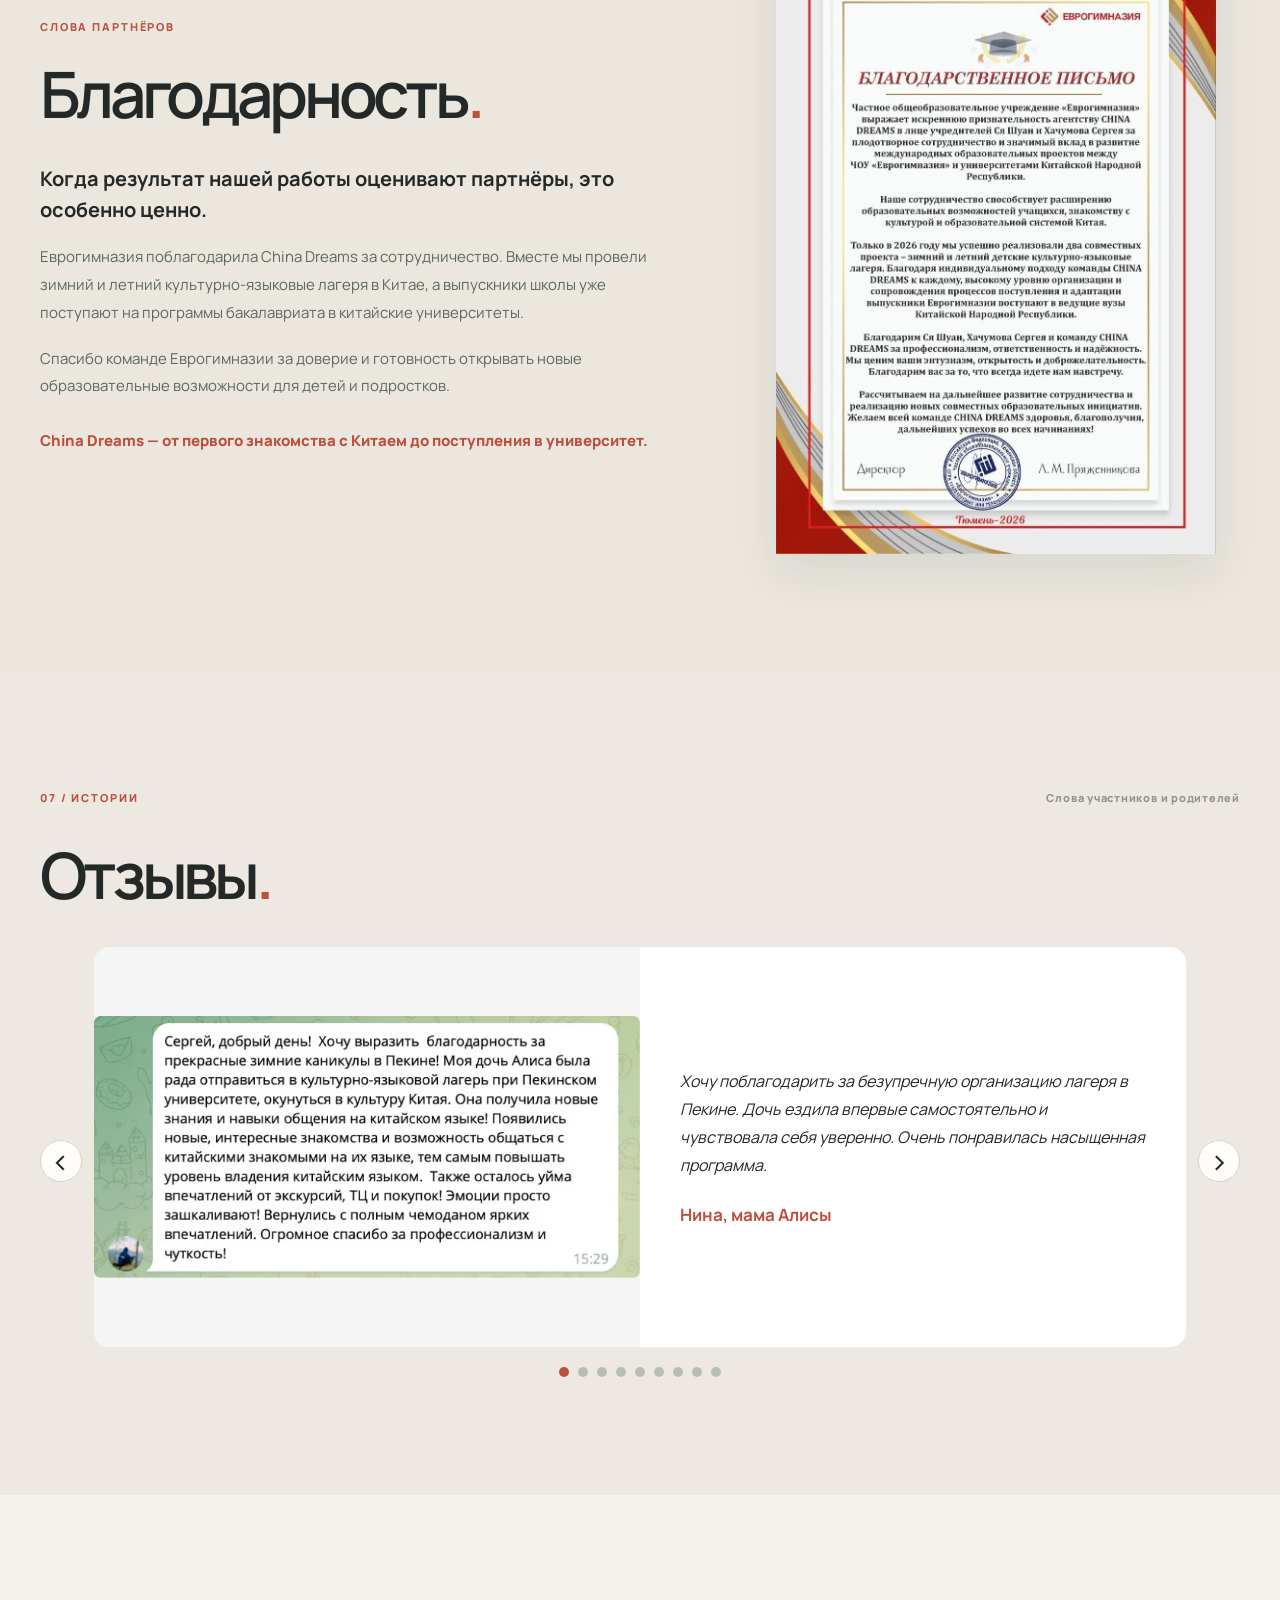
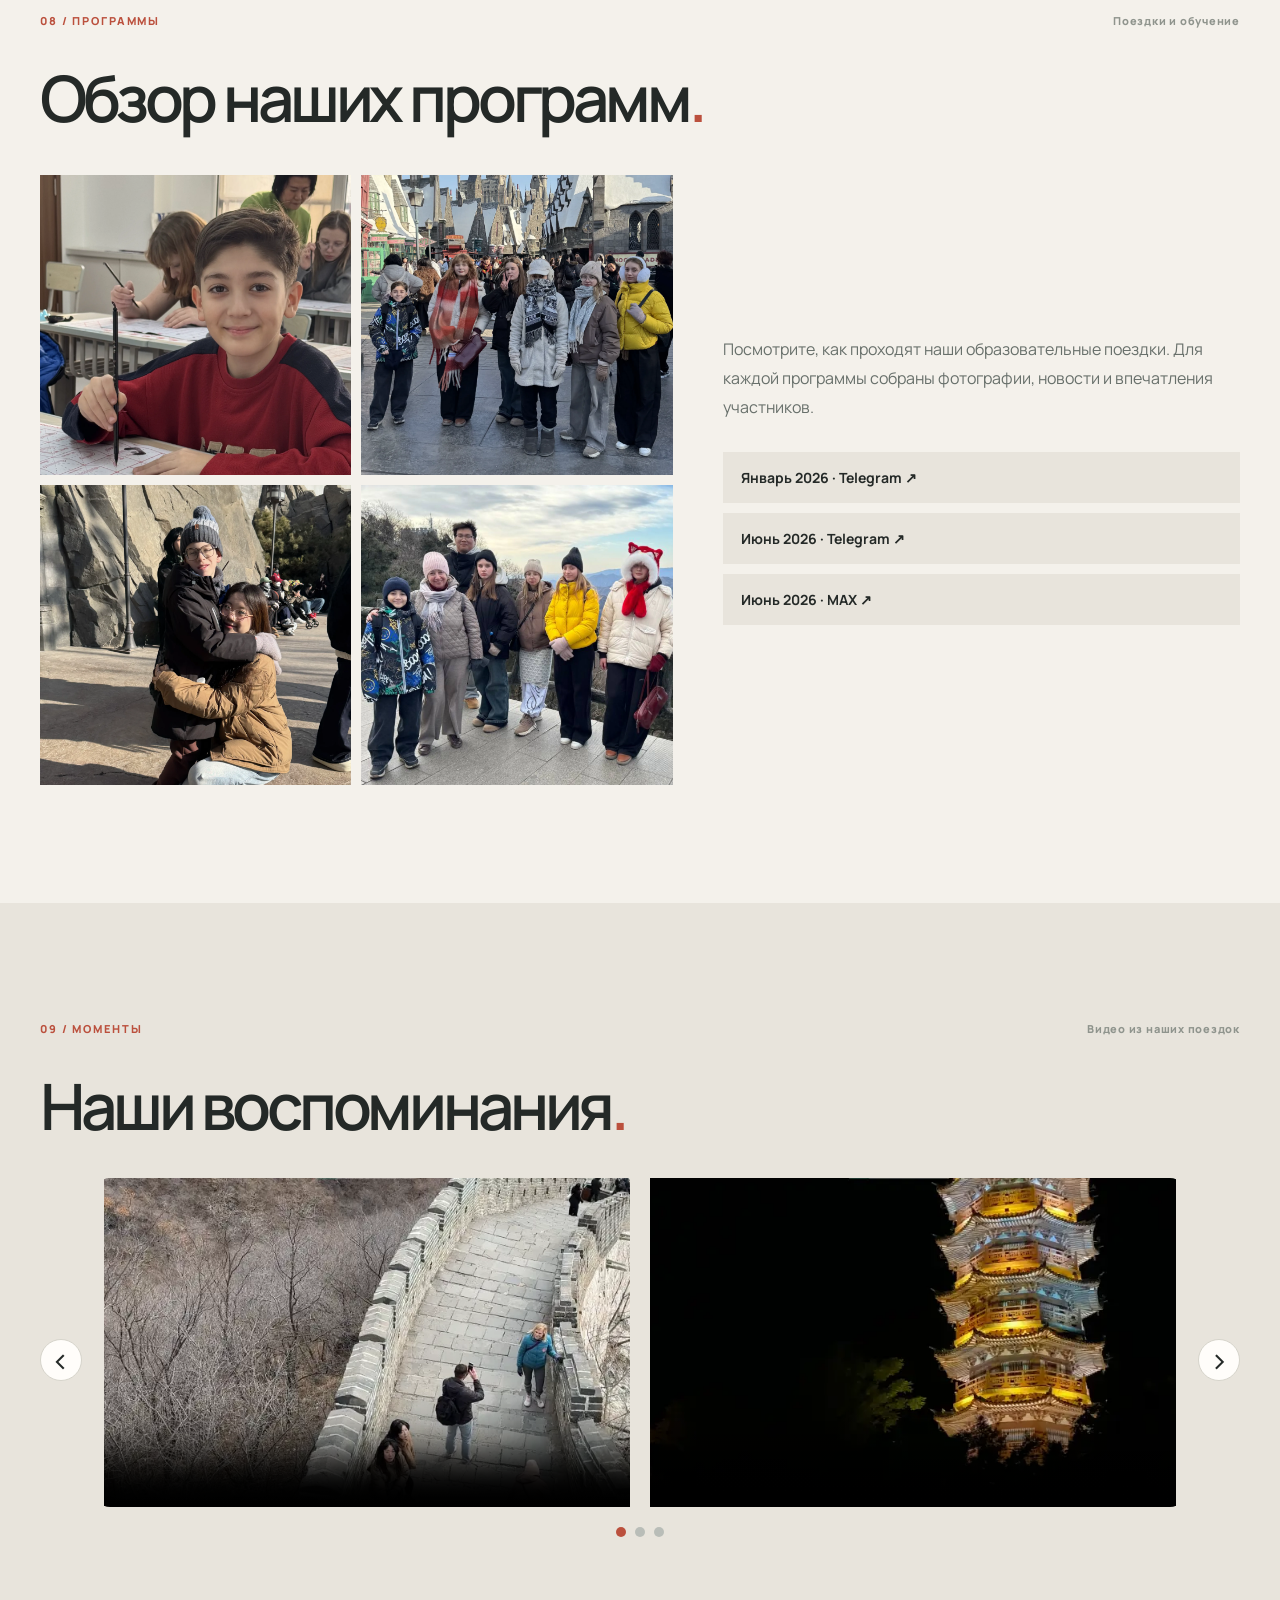
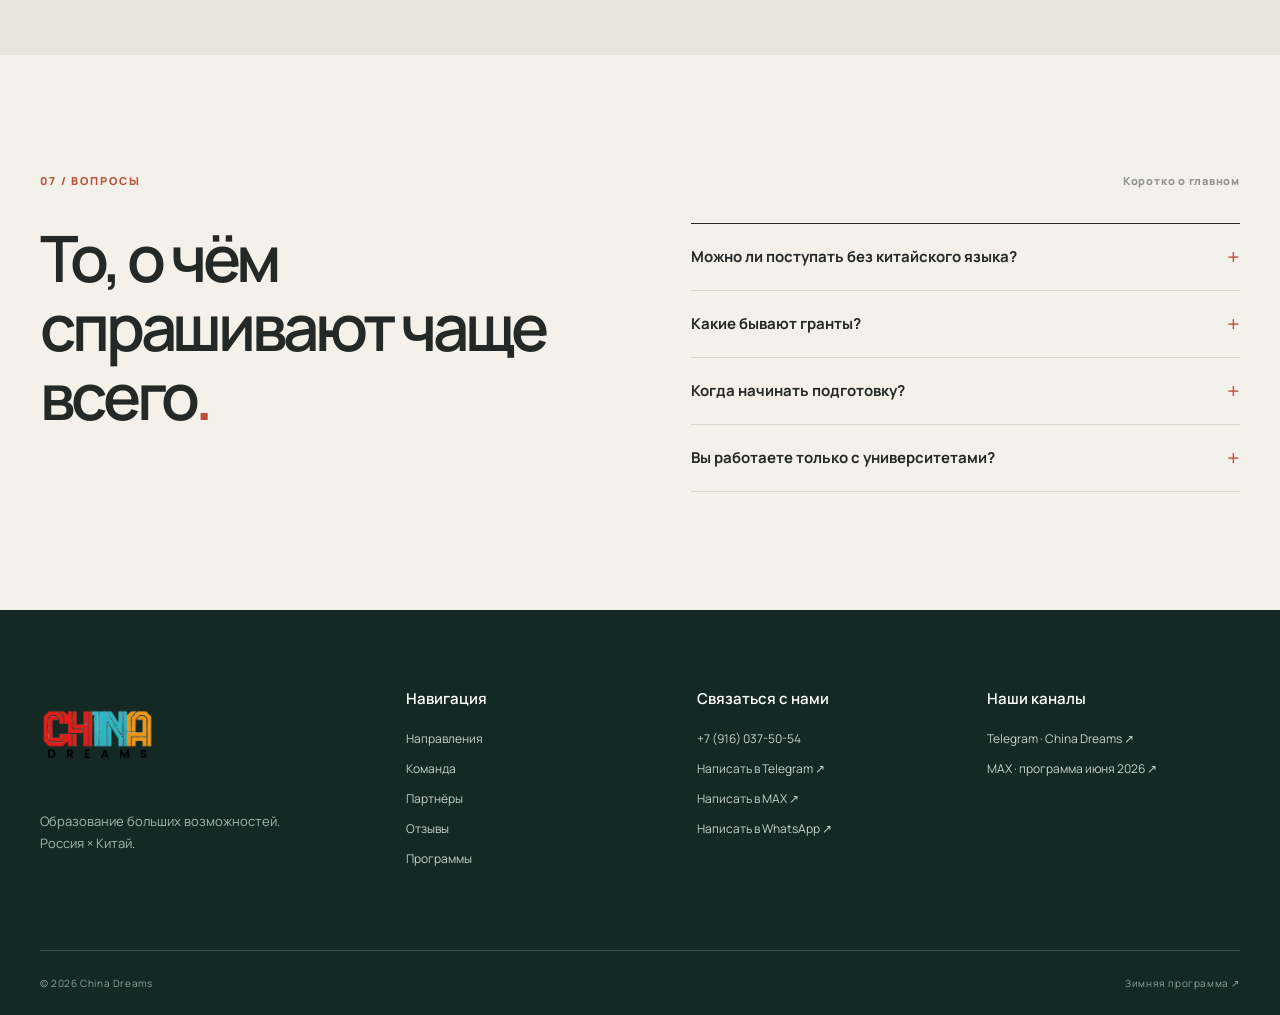
==== commit eb4a185d: "new" ====
--- a/index.html
+++ b/index.html
@@ -6,6 +6,7 @@
   <meta name="theme-color" content="#f4f1eb">
   <meta name="description" content="China Dreams — образование в Китае: поступление в колледжи и университеты, языковая подготовка, гранты и культурно-языковые программы.">
   <title>China Dreams — ваш путь к образованию в Китае</title>
+  <link rel="icon" type="image/webp" href="winter2027/img/80.webp">
   <link rel="preconnect" href="https://fonts.googleapis.com">
   <link rel="preconnect" href="https://fonts.gstatic.com" crossorigin>
   <link href="https://fonts.googleapis.com/css2?family=DM+Sans:wght@400;500;600;700&family=Manrope:wght@400;500;600;700;800&display=swap" rel="stylesheet">
@@ -113,11 +114,14 @@
       <div class="container">
         <div class="section-top"><span class="section-label">09 / МОМЕНТЫ</span><span class="section-aside">Видео из наших поездок</span></div>
         <h2 id="memories-title">Наши воспоминания<span class="accent-dot">.</span></h2>
-        <div class="content-carousel" data-carousel aria-label="Видео из наших поездок">
+        <div class="content-carousel" data-carousel data-desktop-per-view="2" aria-label="Видео из наших поездок">
           <div class="carousel-window"><div class="carousel-slides">
-            <div class="carousel-slide memory-slide"><video controls preload="none" poster="winter2027/img/1.webp" aria-label="Видео о поездке China Dreams"><source src="winter2027/img/1.MOV" type="video/mp4">Ваш браузер не поддерживает видео.</video><video controls preload="none" poster="winter2027/img/3.webp" aria-label="Моменты из поездки"><source src="winter2027/img/7.MOV" type="video/mp4">Ваш браузер не поддерживает видео.</video></div>
-            <div class="carousel-slide memory-slide"><video controls preload="none" poster="winter2027/img/4.webp" aria-label="Видео участников программы"><source src="winter2027/img/3.MOV" type="video/mp4">Ваш браузер не поддерживает видео.</video><video controls preload="none" poster="winter2027/img/5.webp" aria-label="Воспоминания участников"><source src="winter2027/img/4.MOV" type="video/mp4">Ваш браузер не поддерживает видео.</video></div>
-            <div class="carousel-slide memory-slide"><video controls preload="none" poster="winter2027/img/6.webp" aria-label="Ещё моменты из поездки"><source src="winter2027/img/5.MOV" type="video/mp4">Ваш браузер не поддерживает видео.</video><video controls preload="none" poster="winter2027/img/7.webp" aria-label="Ещё воспоминания участников"><source src="winter2027/img/6.MOV" type="video/mp4">Ваш браузер не поддерживает видео.</video></div>
+            <div class="carousel-slide memory-slide"><video controls preload="none" poster="winter2027/img/1.webp" aria-label="Видео о поездке China Dreams"><source src="winter2027/img/1.MOV" type="video/mp4">Ваш браузер не поддерживает видео.</video></div>
+            <div class="carousel-slide memory-slide"><video controls preload="none" poster="winter2027/img/3.webp" aria-label="Моменты из поездки"><source src="winter2027/img/7.MOV" type="video/mp4">Ваш браузер не поддерживает видео.</video></div>
+            <div class="carousel-slide memory-slide"><video controls preload="none" poster="winter2027/img/4.webp" aria-label="Видео участников программы"><source src="winter2027/img/3.MOV" type="video/mp4">Ваш браузер не поддерживает видео.</video></div>
+            <div class="carousel-slide memory-slide"><video controls preload="none" poster="winter2027/img/5.webp" aria-label="Воспоминания участников"><source src="winter2027/img/4.MOV" type="video/mp4">Ваш браузер не поддерживает видео.</video></div>
+            <div class="carousel-slide memory-slide"><video controls preload="none" poster="winter2027/img/6.webp" aria-label="Ещё моменты из поездки"><source src="winter2027/img/5.MOV" type="video/mp4">Ваш браузер не поддерживает видео.</video></div>
+            <div class="carousel-slide memory-slide"><video controls preload="none" poster="winter2027/img/7.webp" aria-label="Ещё воспоминания участников"><source src="winter2027/img/6.MOV" type="video/mp4">Ваш браузер не поддерживает видео.</video></div>
           </div></div>
           <button class="carousel-arrow carousel-prev" type="button" aria-label="Предыдущие видео">‹</button><button class="carousel-arrow carousel-next" type="button" aria-label="Следующие видео">›</button><div class="carousel-dots" aria-label="Выбор видео"></div>
         </div>
--- a/updates.css
+++ b/updates.css
@@ -62,7 +62,7 @@
 .carousel-dots button { width: 10px; height: 10px; padding: 0; border: 0; border-radius: 50%; background: #b9bdb8; }
 .carousel-dots button[aria-current="true"] { background: var(--red); }
 .program-photos img { height: 300px; object-position: center top; }
-.memory-slide { display: grid; grid-template-columns: 1fr 1fr; gap: 20px; }
+.memory-slide { flex: 0 0 50%; padding: 0 10px; }
 .memory-slide video { display: block; width: 100%; aspect-ratio: 16 / 10; object-fit: cover; background: #182b28; }
 
 @media (max-width: 760px) {
@@ -71,12 +71,12 @@
   .review-slide > img { height: 300px; }
   .review-slide > div { padding: 26px; }
   .program-photos img { height: 220px; }
+  .memory-slide { flex-basis: 100%; padding: 0; }
 }
 @media (max-width: 520px) {
   .content-carousel { padding: 0 32px; }
   .carousel-arrow { width: 28px; height: 36px; font-size: 25px; }
   .review-slide > img { height: 240px; }
-  .memory-slide { gap: 8px; }
   .memory-slide video { aspect-ratio: 3 / 4; }
   .program-photos img { height: 190px; }
 }
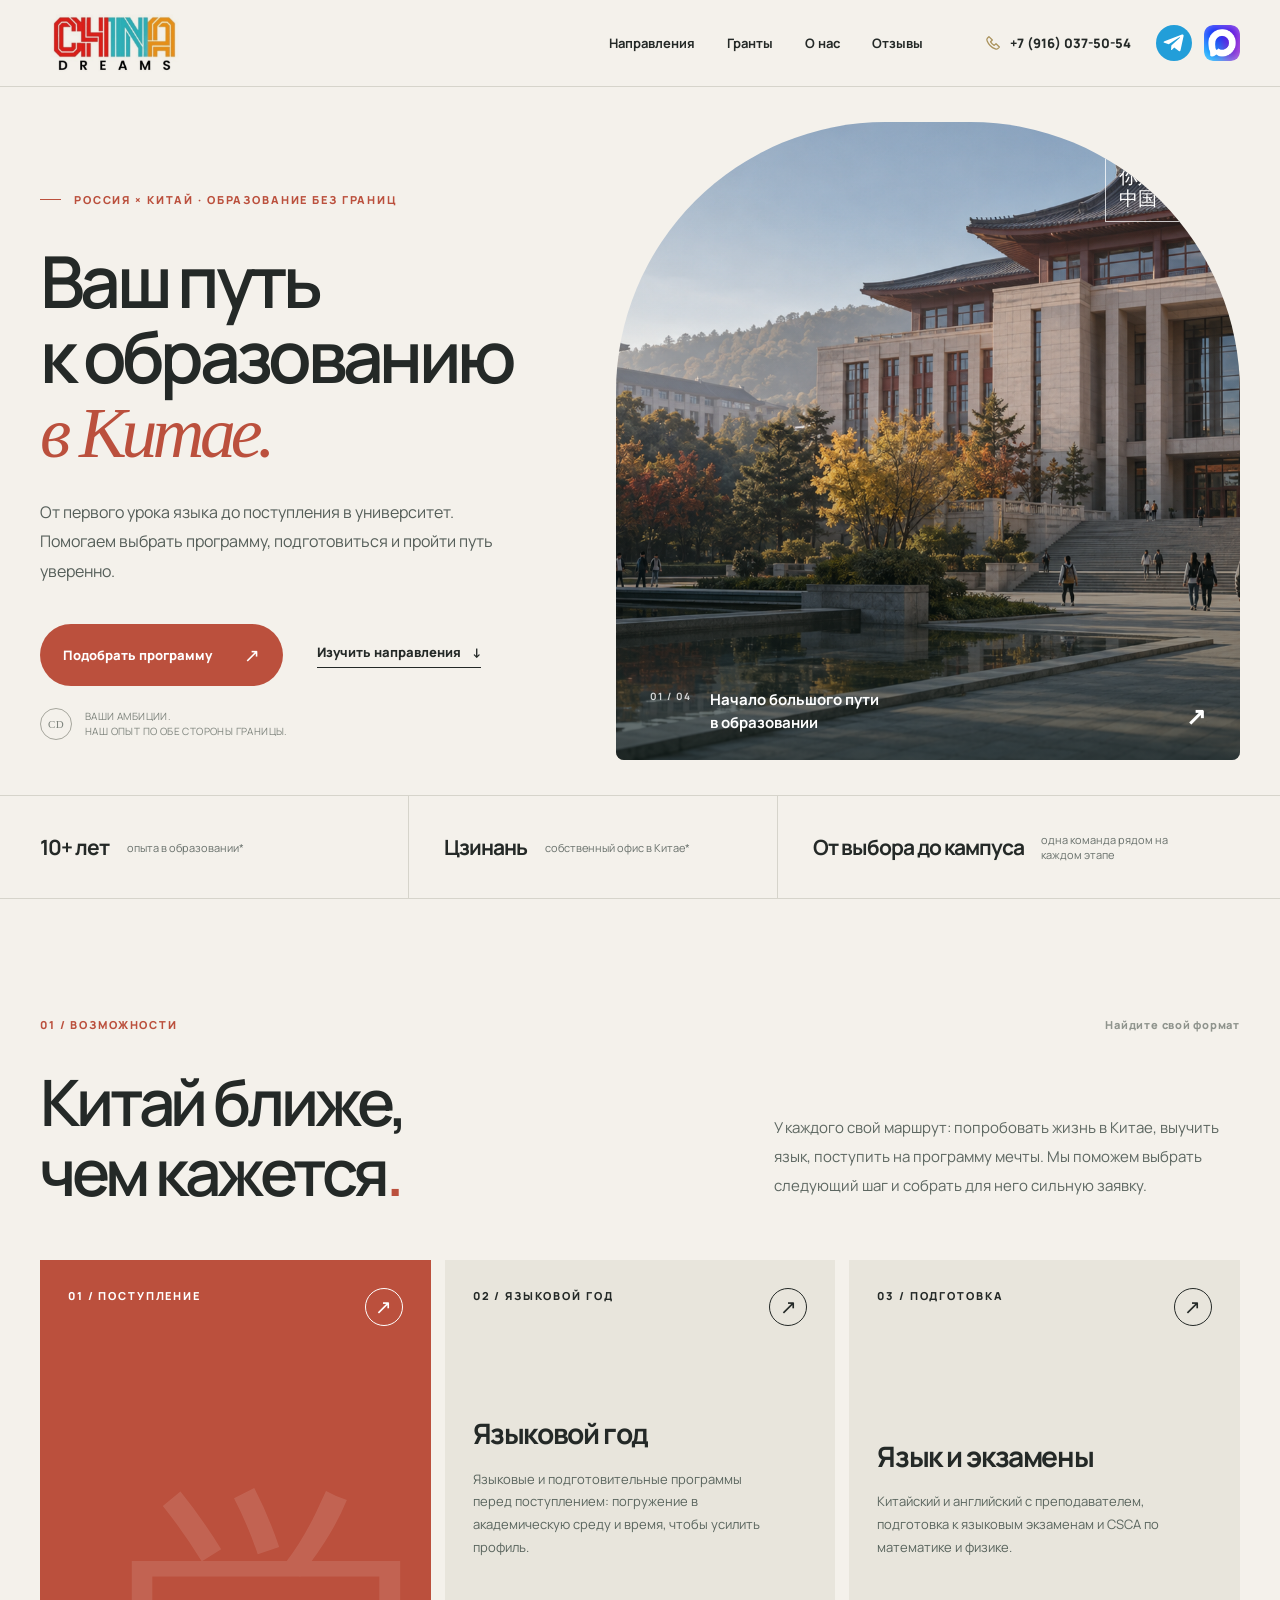
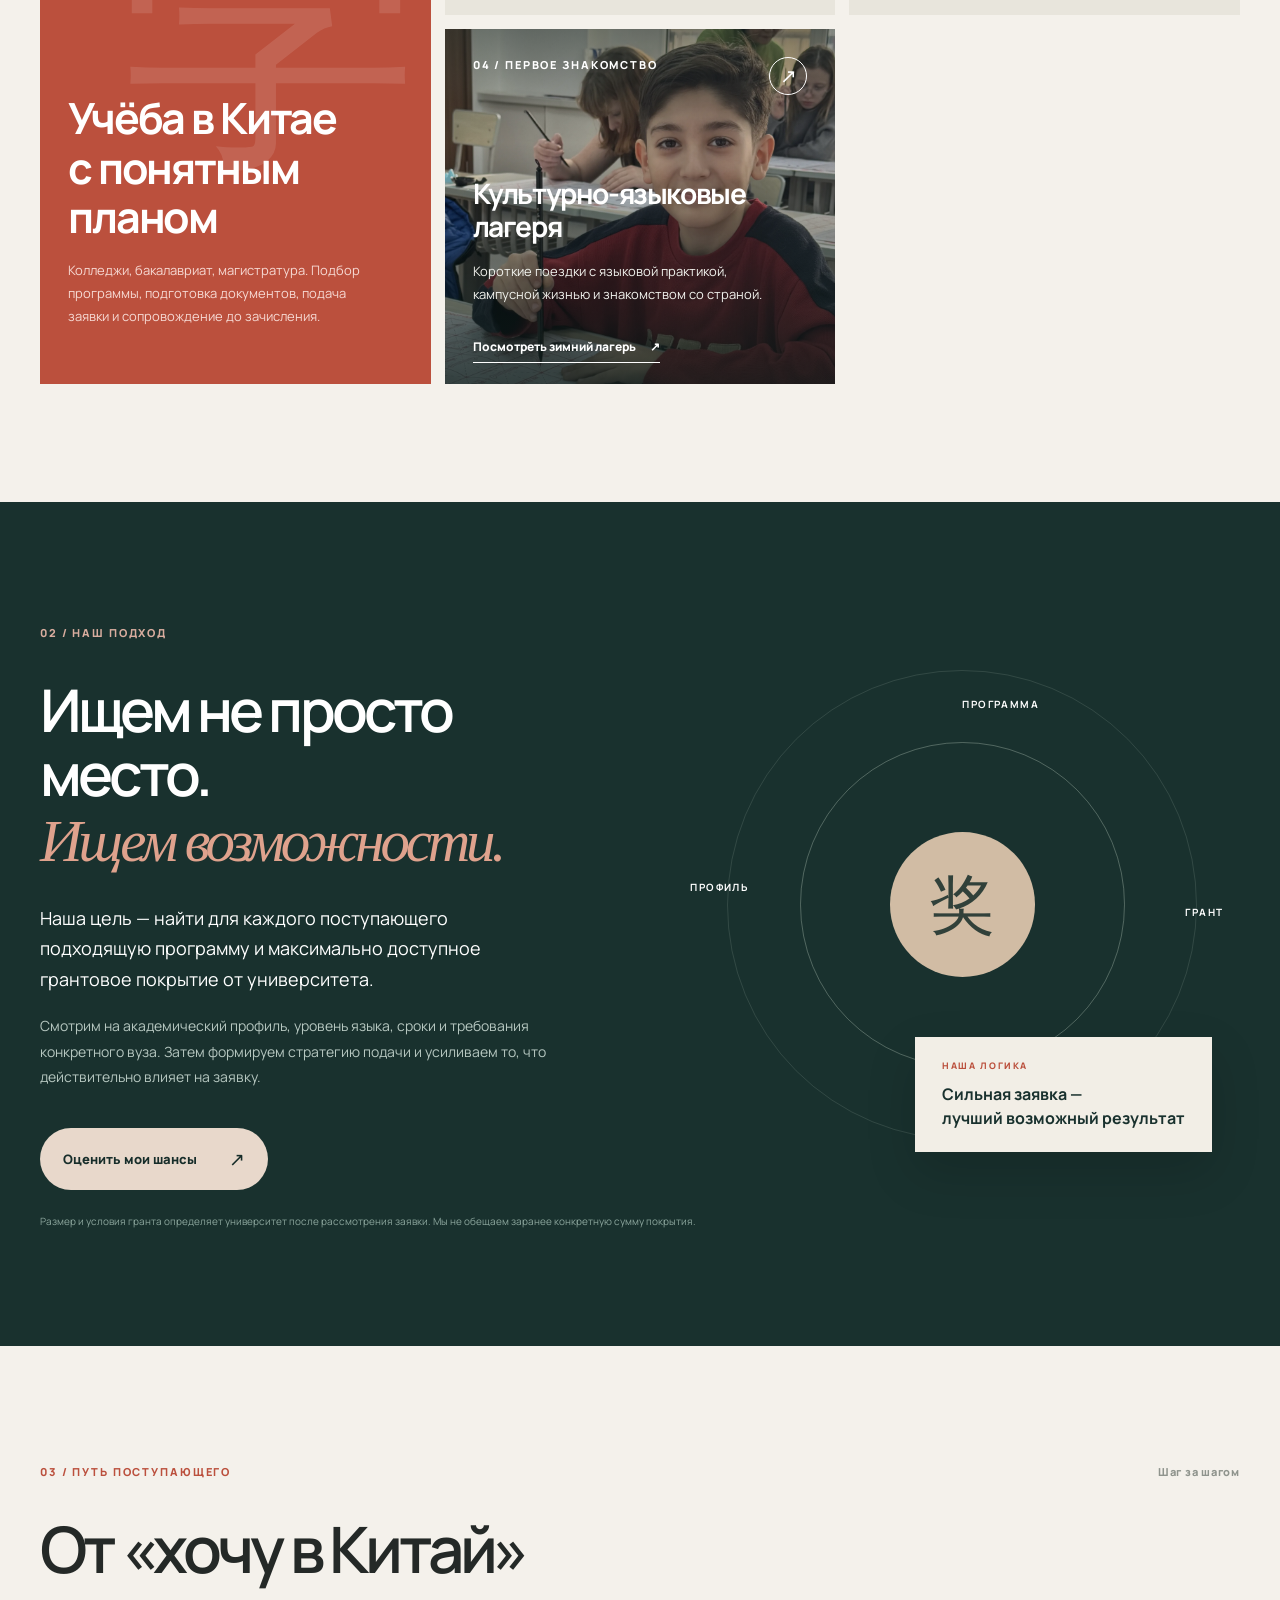
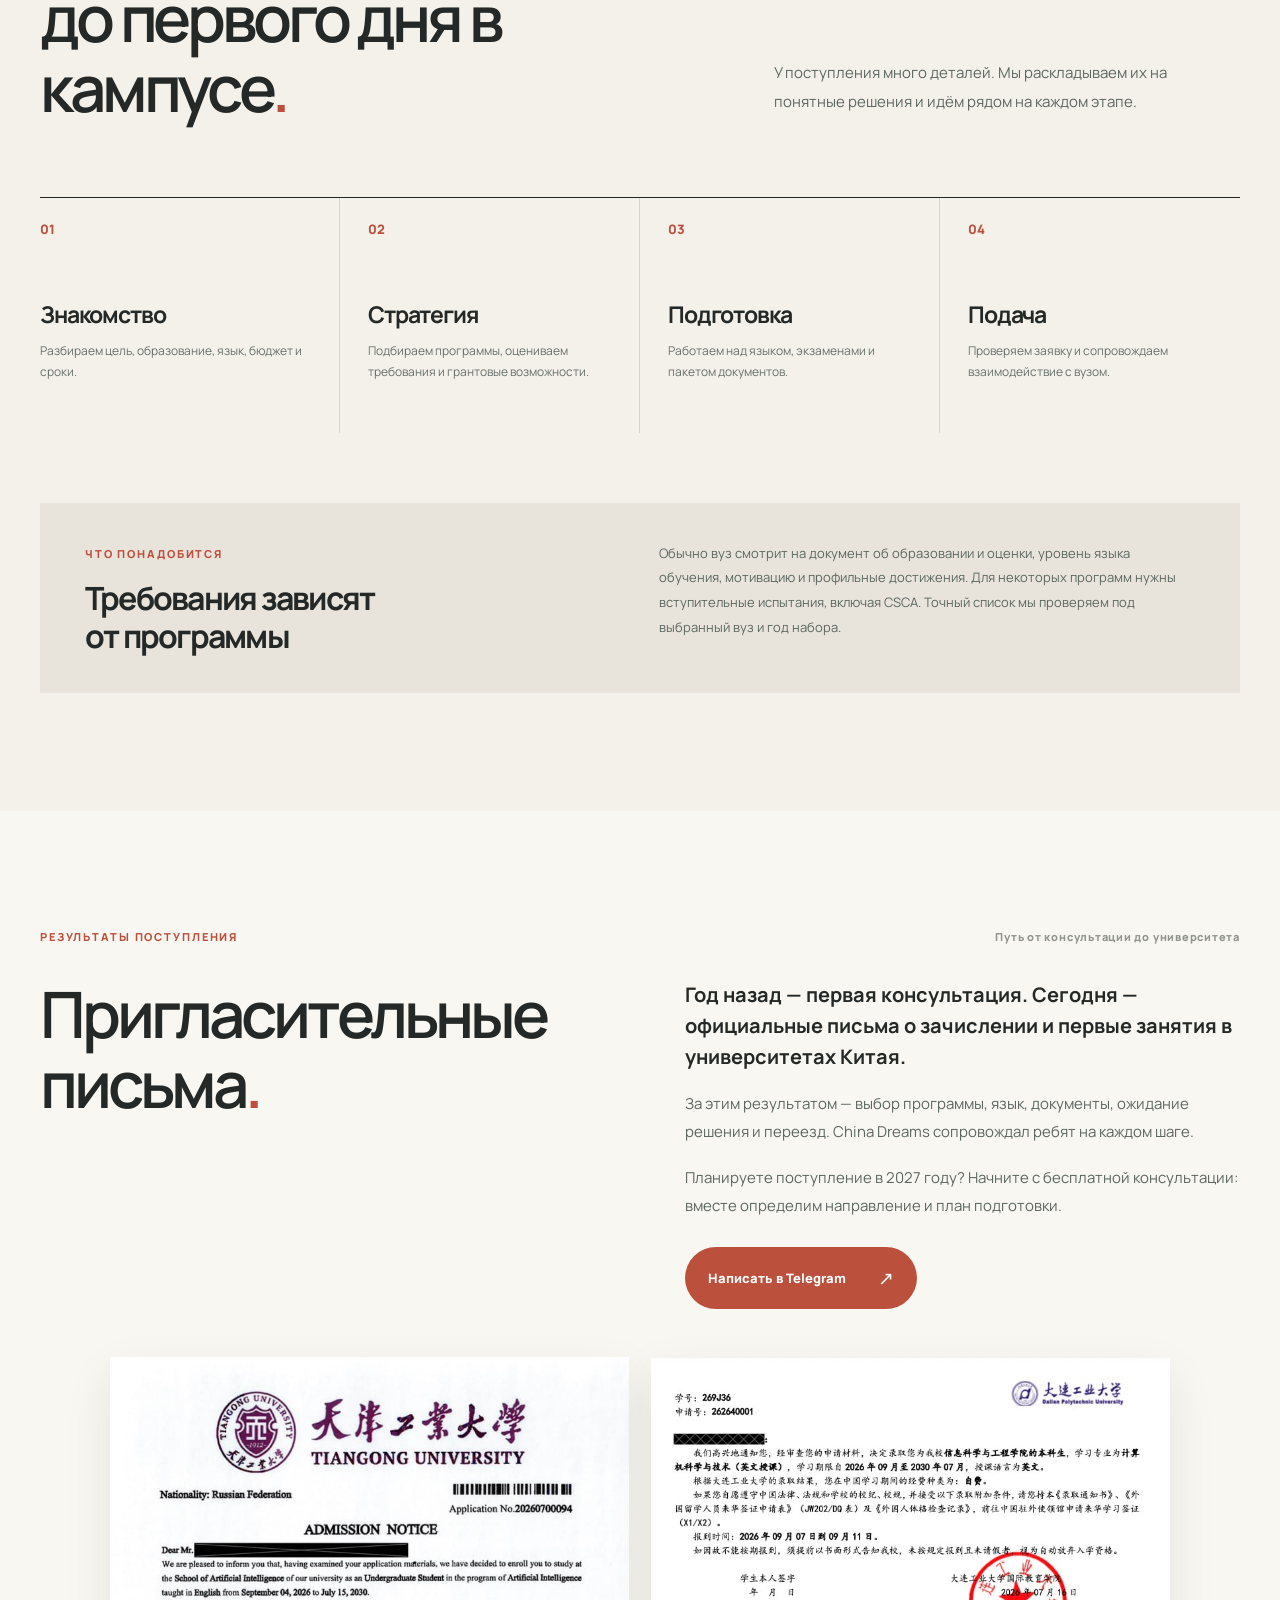
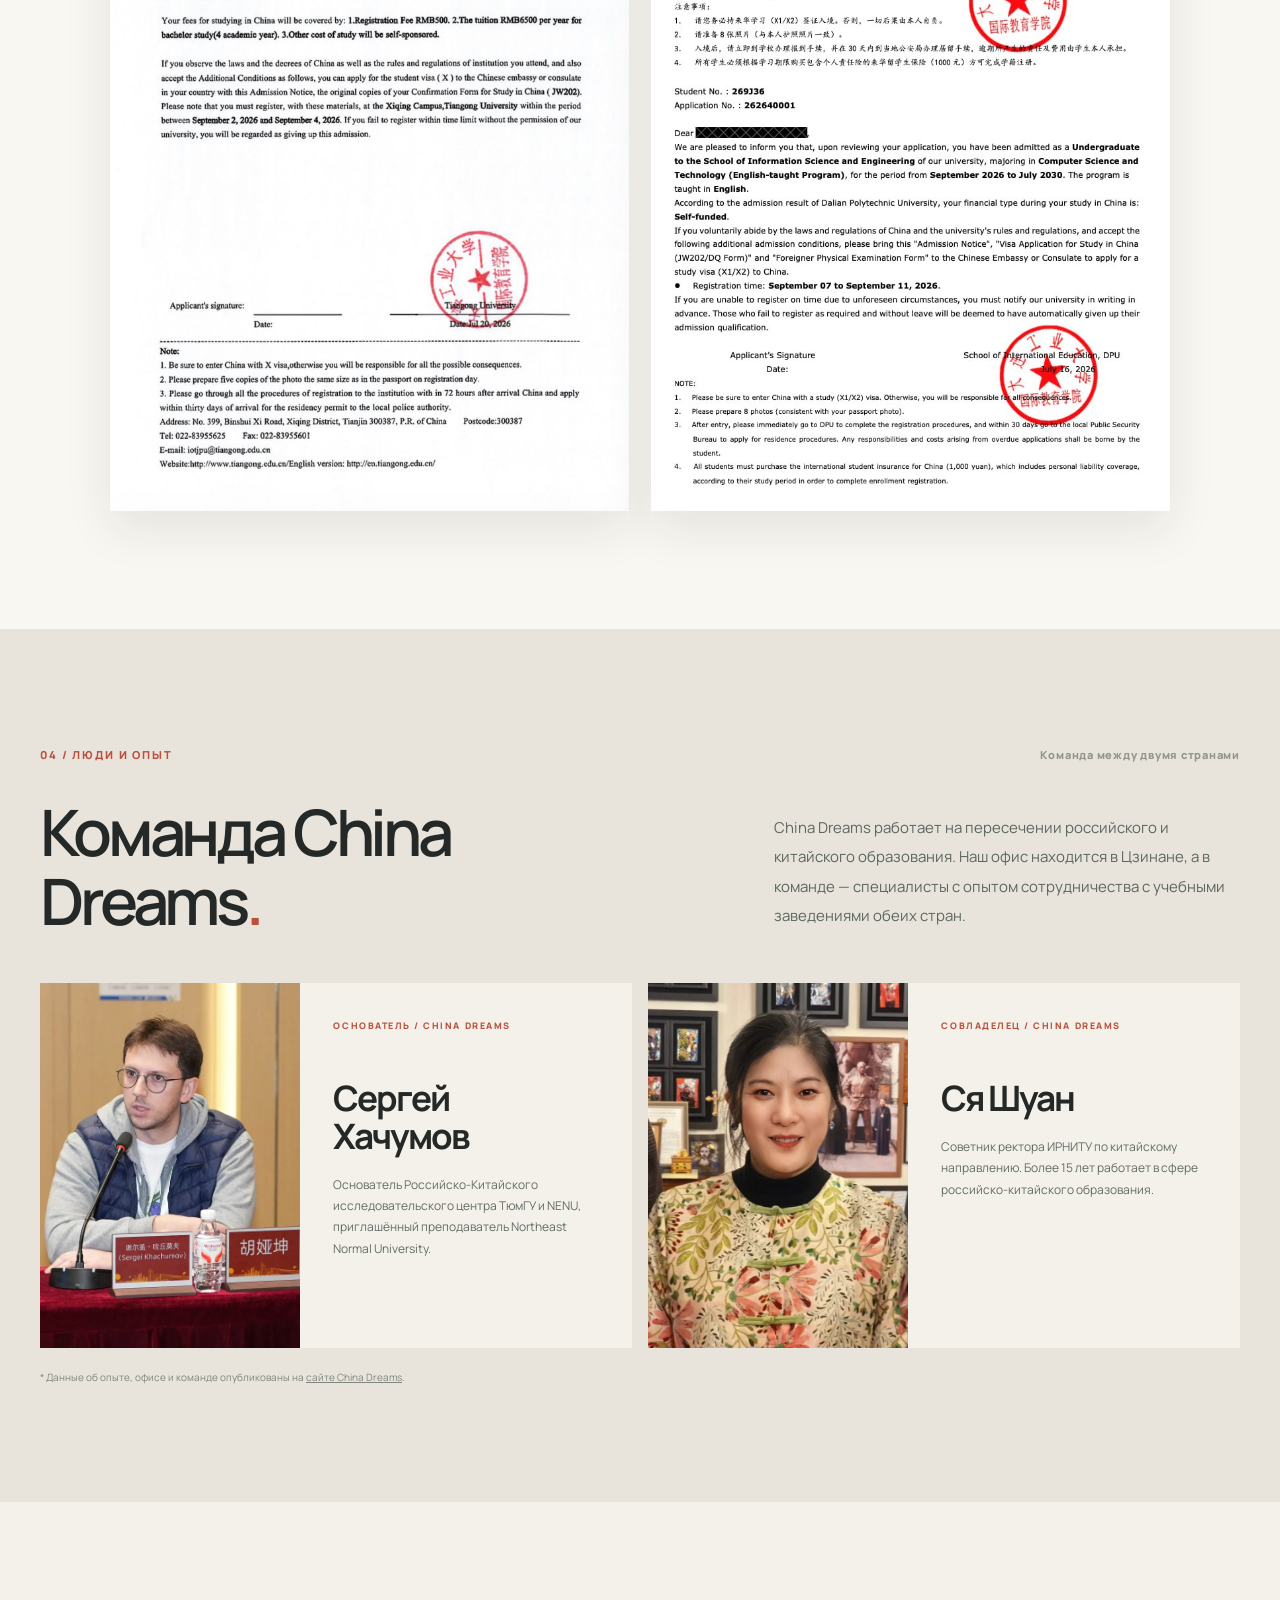
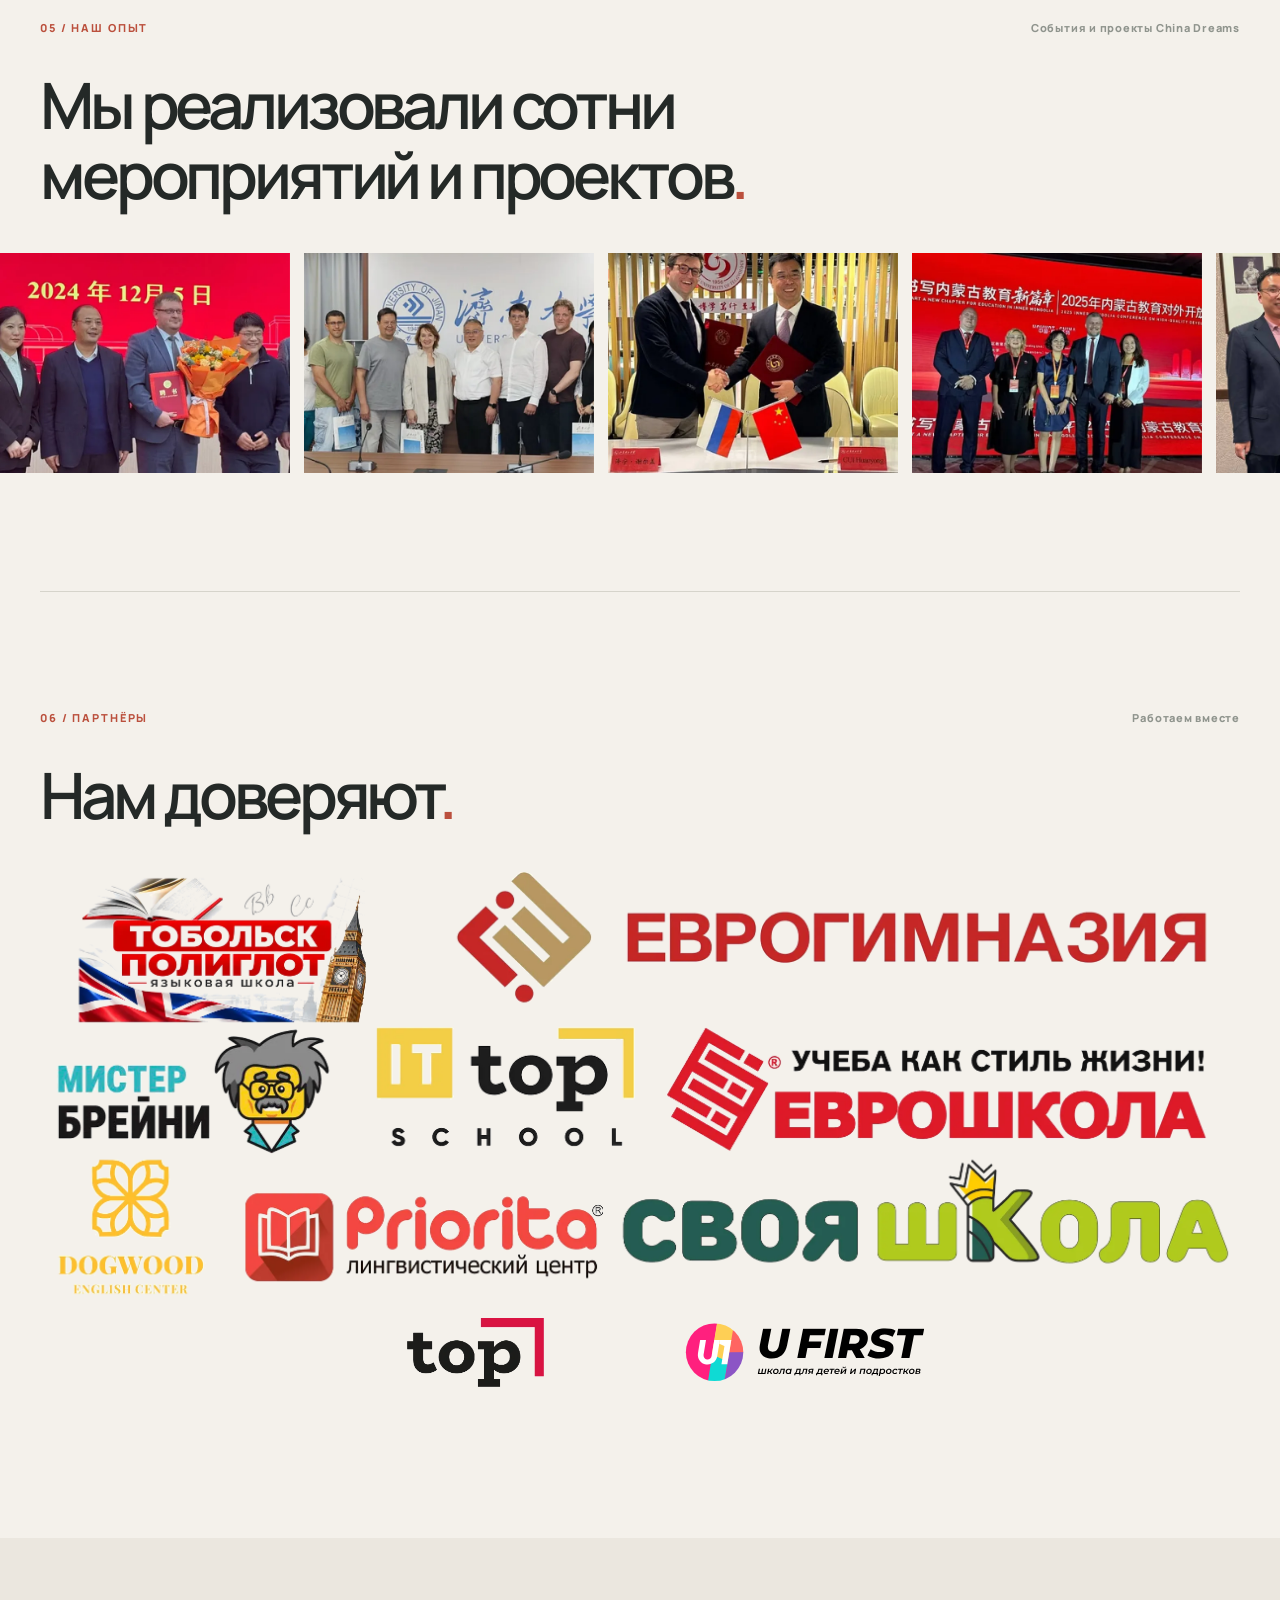
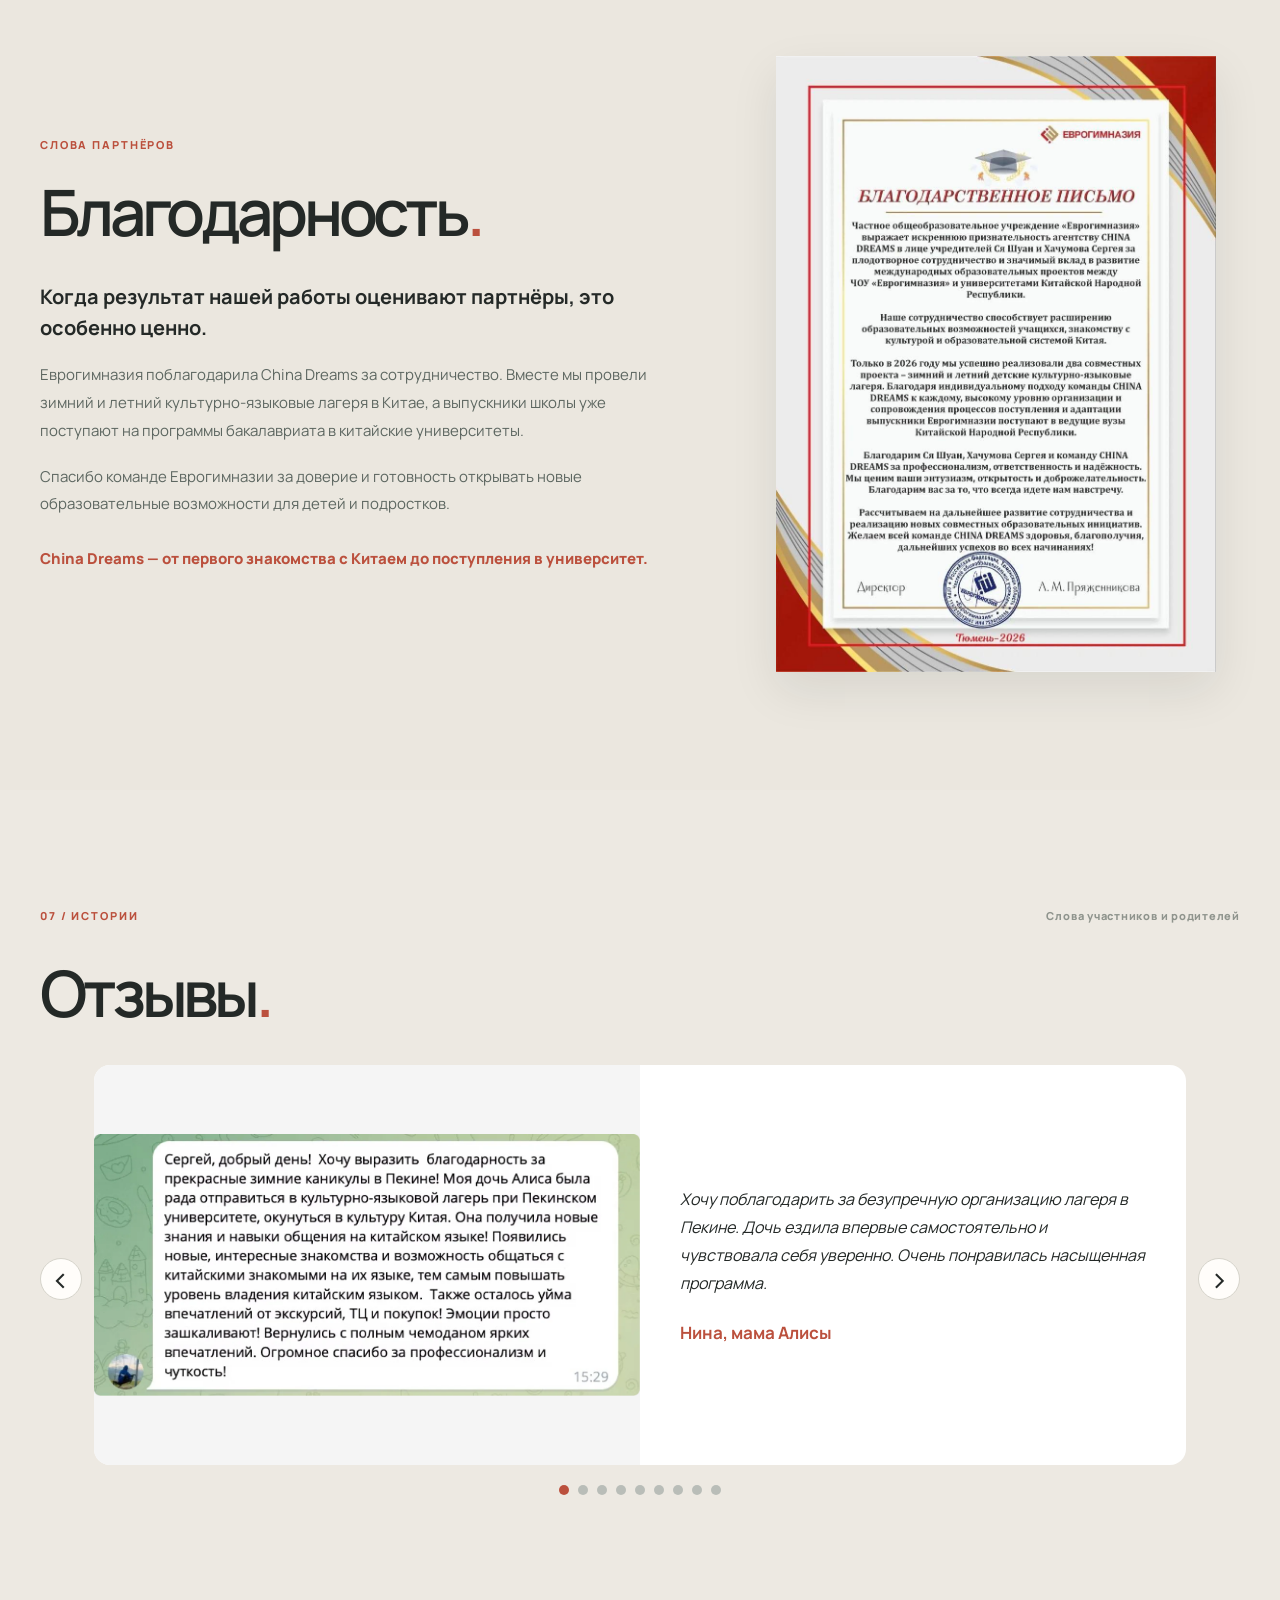
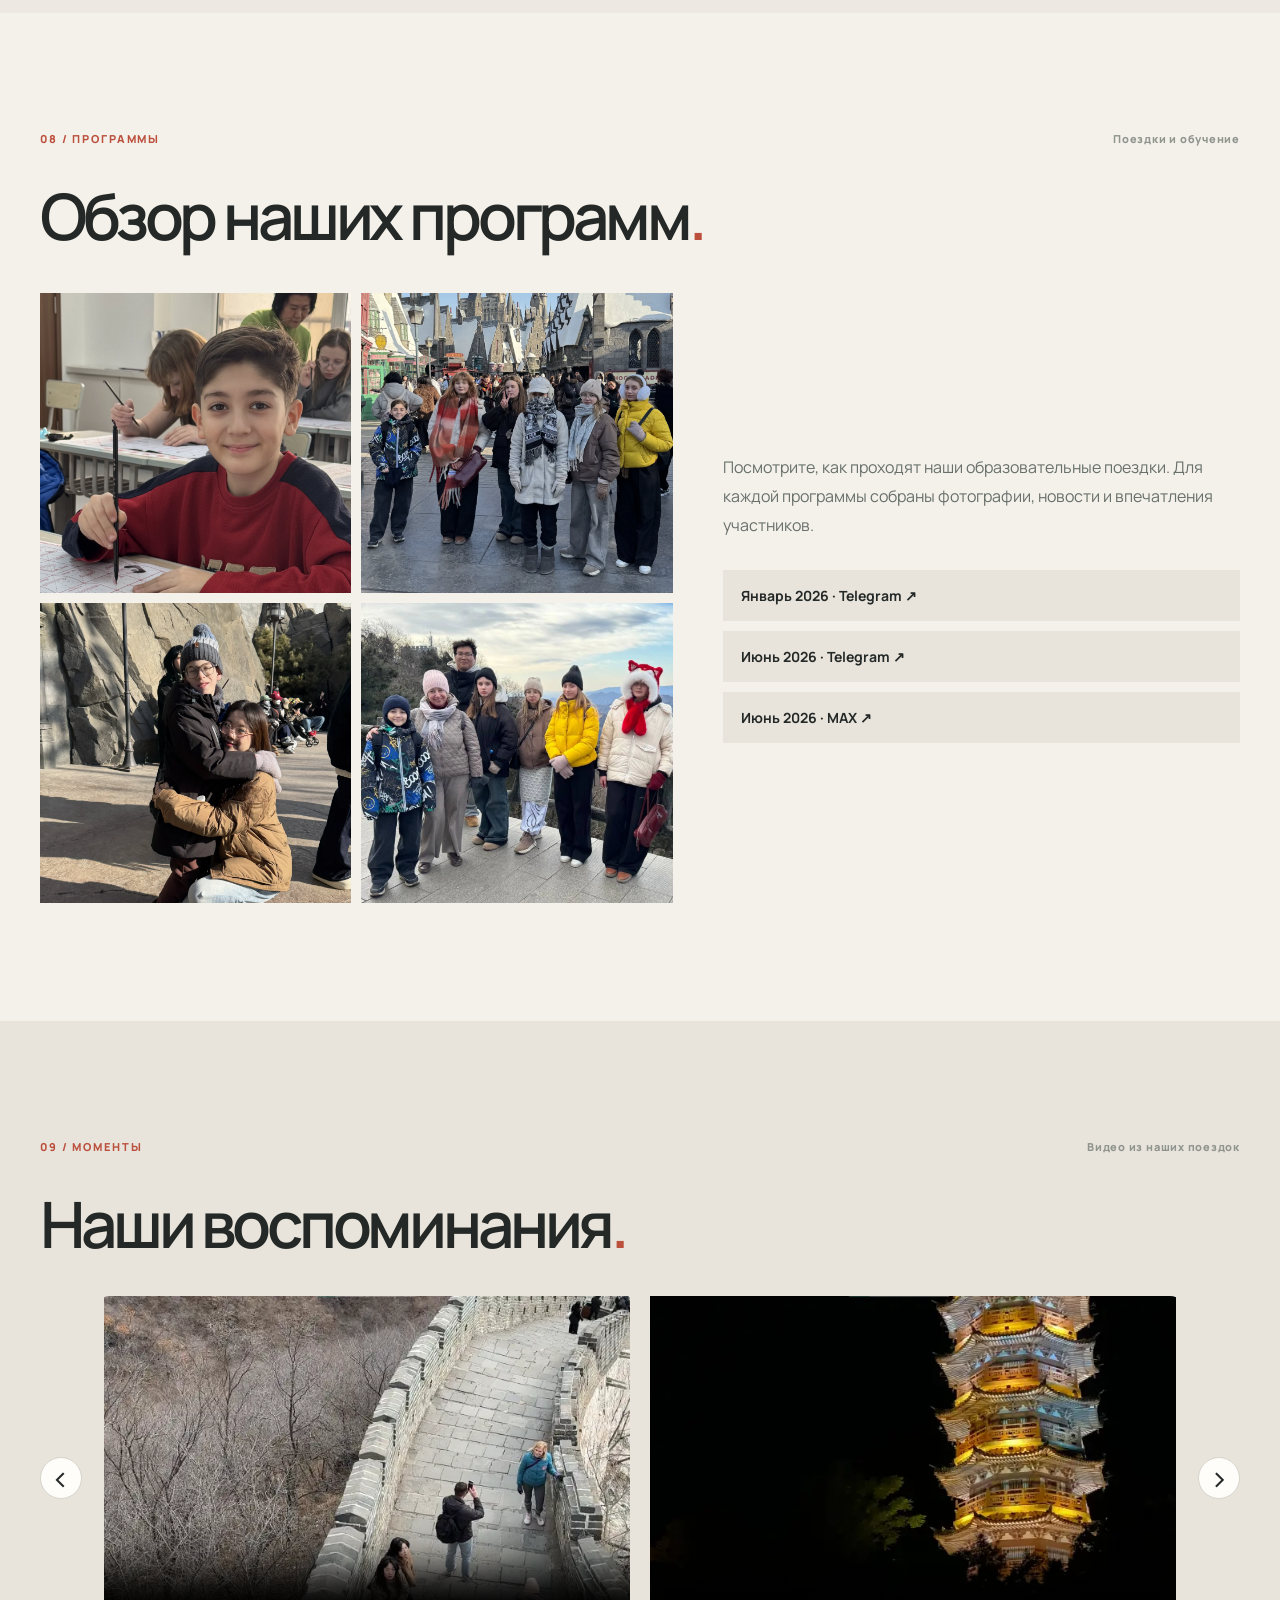
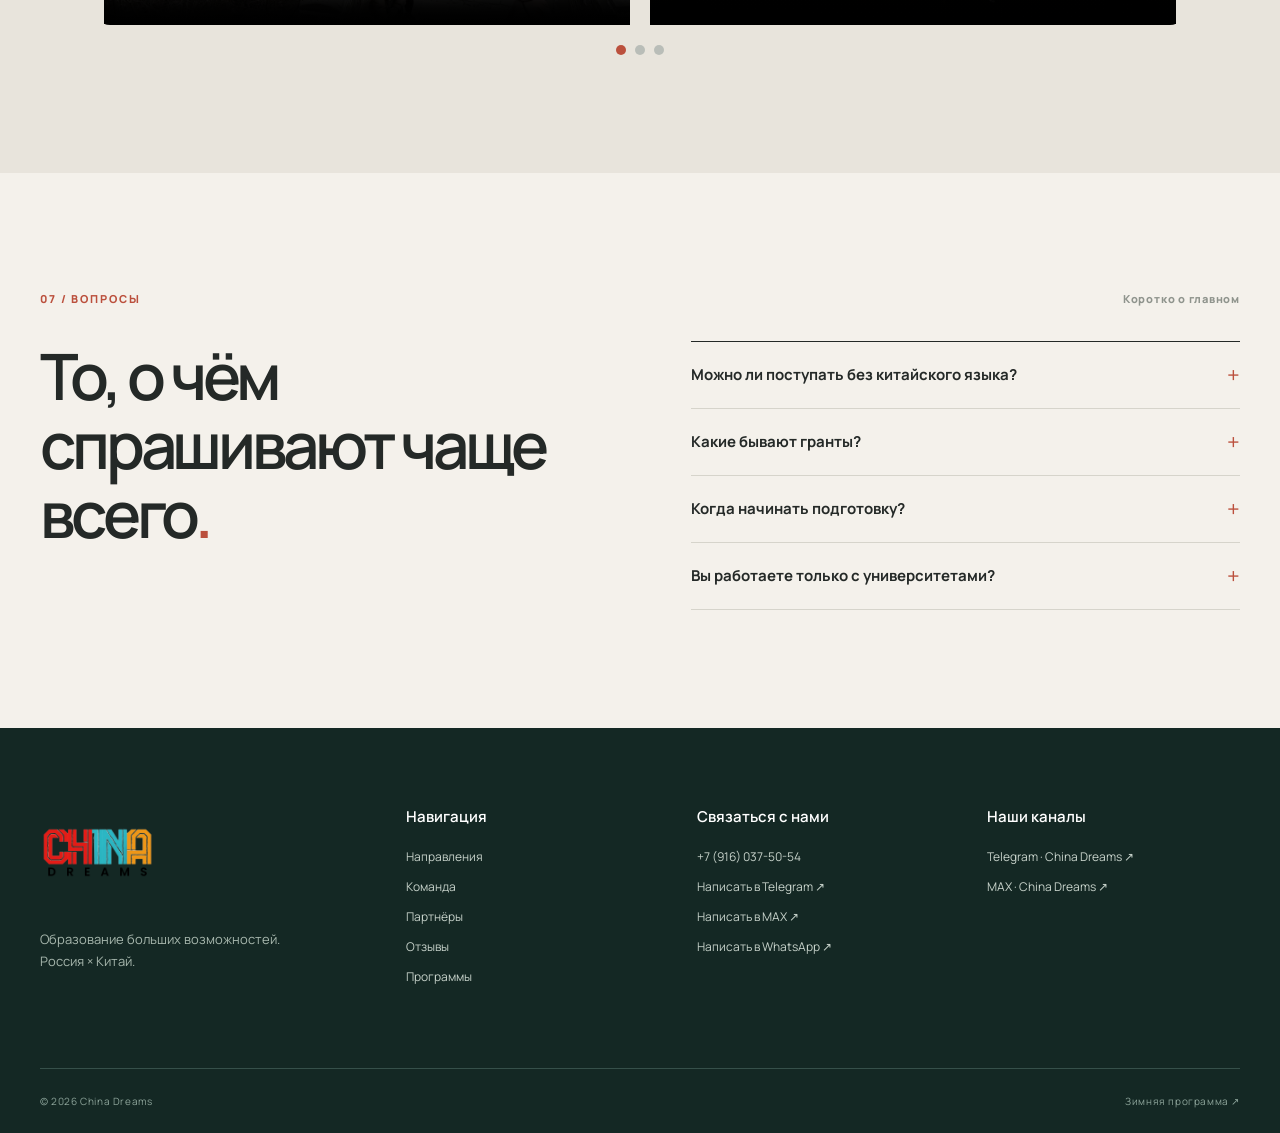
==== commit 2833c78d: "лого" ====
--- a/index.html
+++ b/index.html
@@ -1,136 +1,663 @@
-﻿<!doctype html>
+<!doctype html>
 <html lang="ru">
-<head>
-  <meta charset="UTF-8">
-  <meta name="viewport" content="width=device-width, initial-scale=1">
-  <meta name="theme-color" content="#f4f1eb">
-  <meta name="description" content="China Dreams — образование в Китае: поступление в колледжи и университеты, языковая подготовка, гранты и культурно-языковые программы.">
-  <title>China Dreams — ваш путь к образованию в Китае</title>
-  <link rel="icon" type="image/webp" href="winter2027/img/80.webp">
-  <link rel="preconnect" href="https://fonts.googleapis.com">
-  <link rel="preconnect" href="https://fonts.gstatic.com" crossorigin>
-  <link href="https://fonts.googleapis.com/css2?family=DM+Sans:wght@400;500;600;700&family=Manrope:wght@400;500;600;700;800&display=swap" rel="stylesheet">
-  <link rel="stylesheet" href="styles.css">
-  <link rel="stylesheet" href="updates.css">
-  <script src="script.js" defer></script>
-</head>
-<body>
-  <a class="skip-link" href="#main">Перейти к содержанию</a>
-  <header class="site-header" id="top">
-    <div class="container nav-shell">
-      <a class="brand" href="#top" aria-label="China Dreams — на главную"><img class="brand-logo" src="winter2027/img/73.jpg" alt="China Dreams"></a>
-      <nav class="main-nav" id="main-nav" aria-label="Основная навигация">
-        <a href="#directions">Направления</a><a href="#approach">Гранты</a><a href="#about">О нас</a><a href="#reviews">Отзывы</a>
-      </nav>
-      <div class="header-contact" aria-label="Связаться с China Dreams">
-        <a class="header-phone" href="tel:+79160375054" aria-label="Позвонить: +7 (916) 037-50-54"><svg viewBox="0 0 24 24" aria-hidden="true"><path d="M6.6 3.5 4.5 5.6c-.8.8-.9 2-.4 3.3a19.5 19.5 0 0 0 11 11c1.3.5 2.5.4 3.3-.4l2.1-2.1-4.5-4.5-2.4 2.3a15 15 0 0 1-4.8-4.8l2.3-2.4-4.5-4.5Z" fill="none" stroke="currentColor" stroke-width="1.7" stroke-linecap="round" stroke-linejoin="round"/></svg><span>+7 (916) 037-50-54</span></a>
-        <a class="header-social header-telegram" href="https://t.me/S_Khmv" target="_blank" rel="noopener noreferrer" aria-label="Написать в Telegram"><svg viewBox="0 0 24 24" aria-hidden="true"><path fill="currentColor" d="M21.5 4.2 18.3 19c-.2 1-1 1.2-1.8.7l-4.8-3.5-2.3 2.2c-.3.3-.6.5-1 .5l.3-4.9 8.9-8.1c.4-.4-.1-.6-.6-.3L6 12.7l-4.7-1.5c-1-.3-1-1 .2-1.5L19.8 2.7c.9-.3 2 .2 1.7 1.5Z"/></svg></a>
-        <a class="header-social header-max" href="https://max.ru/u/f9LHodD0cOIRxhg6OC2rjZD0wFSvETGZUFFbrBYUcFSiHPmcREeoU7aZs7Y" target="_blank" rel="noopener noreferrer" aria-label="Написать в MAX"><img src="winter2027/img/max.png" alt="" aria-hidden="true"></a>
+  <head>
+    <meta charset="UTF-8">
+    <meta name="viewport" content="width=device-width, initial-scale=1">
+    <meta name="theme-color" content="#f4f1eb">
+    <meta name="description" content="China Dreams — образование в Китае: поступление в колледжи и университеты, языковая подготовка, гранты и культурно-языковые программы.">
+    <title>
+      China Dreams — ваш путь к образованию в Китае
+    </title>
+    <link rel="icon" type="image/webp" href="winter2027/img/80.webp">
+    <link rel="preconnect" href="https://fonts.googleapis.com">
+    <link rel="preconnect" href="https://fonts.gstatic.com" crossorigin>
+    <link href="https://fonts.googleapis.com/css2?family=DM+Sans:wght@400;500;600;700&family=Manrope:wght@400;500;600;700;800&display=swap" rel="stylesheet">
+    <link rel="stylesheet" href="styles.css">
+    <link rel="stylesheet" href="updates.css">
+    <script src="script.js" defer>
+    </script>
+  </head>
+  <body>
+    <a class="skip-link" href="#main">Перейти к содержанию</a>
+    <header class="site-header" id="top">
+      <div class="container nav-shell">
+        <a class="brand" href="#top" aria-label="China Dreams — на главную"><img class="brand-logo" src="winter2027/img/73.jpg" alt="China Dreams"></a>
+        <nav class="main-nav" id="main-nav" aria-label="Основная навигация">
+          <a href="#directions">Направления</a><a href="#approach">Гранты</a><a href="#about">О нас</a><a href="#reviews">Отзывы</a>
+        </nav>
+        <div class="header-contact" aria-label="Связаться с China Dreams">
+          <a class="header-phone" href="tel:+79160375054" aria-label="Позвонить: +7 (916) 037-50-54">
+            <svg viewBox="0 0 24 24" aria-hidden="true">
+              <path d="M6.6 3.5 4.5 5.6c-.8.8-.9 2-.4 3.3a19.5 19.5 0 0 0 11 11c1.3.5 2.5.4 3.3-.4l2.1-2.1-4.5-4.5-2.4 2.3a15 15 0 0 1-4.8-4.8l2.3-2.4-4.5-4.5Z" fill="none" stroke="currentColor" stroke-width="1.7" stroke-linecap="round" stroke-linejoin="round"/>
+            </svg>
+            <span>+7 (916) 037-50-54</span>
+          </a>
+          <a class="header-social header-telegram" href="https://t.me/S_Khmv" target="_blank" rel="noopener noreferrer" aria-label="Написать в Telegram">
+            <svg viewBox="0 0 24 24" aria-hidden="true">
+              <path fill="currentColor" d="M21.5 4.2 18.3 19c-.2 1-1 1.2-1.8.7l-4.8-3.5-2.3 2.2c-.3.3-.6.5-1 .5l.3-4.9 8.9-8.1c.4-.4-.1-.6-.6-.3L6 12.7l-4.7-1.5c-1-.3-1-1 .2-1.5L19.8 2.7c.9-.3 2 .2 1.7 1.5Z"/>
+            </svg>
+          </a>
+          <a class="header-social header-max" href="https://max.ru/u/f9LHodD0cOIRxhg6OC2rjZD0wFSvETGZUFFbrBYUcFSiHPmcREeoU7aZs7Y" target="_blank" rel="noopener noreferrer" aria-label="Написать в MAX">
+            <img src="winter2027/img/max.png" alt="" aria-hidden="true">
+          </a>
+        </div>
+        <button class="menu-toggle" type="button" aria-label="Открыть меню" aria-controls="main-nav" aria-expanded="false"><span></span><span></span></button>
       </div>
-      <button class="menu-toggle" type="button" aria-label="Открыть меню" aria-controls="main-nav" aria-expanded="false"><span></span><span></span></button>
-    </div>
-  </header>
-
-  <main id="main">
-    <section class="hero container" aria-labelledby="hero-title">
-      <div class="hero-copy">
-        <div class="eyebrow"><span class="eyebrow-line"></span> РОССИЯ × КИТАЙ · ОБРАЗОВАНИЕ БЕЗ ГРАНИЦ</div>
-        <h1 id="hero-title">Ваш путь<br><span class="hero-title-line">к образованию</span><br><em>в Китае.</em></h1>
-        <p class="hero-lead">От первого урока языка до поступления в университет. Помогаем выбрать программу, подготовиться и пройти путь уверенно.</p>
-        <div class="hero-actions"><a class="button button-primary" href="#contact">Подобрать программу <span aria-hidden="true">↗</span></a><a class="text-link" href="#directions">Изучить направления <span aria-hidden="true">↓</span></a></div>
-        <div class="hero-caption"><span class="mini-emblem">CD</span><span>Ваши амбиции.<br>Наш опыт по обе стороны границы.</span></div>
+    </header>
+    <main id="main">
+      <section class="hero container" aria-labelledby="hero-title">
+        <div class="hero-copy">
+          <div class="eyebrow">
+            <span class="eyebrow-line"></span> РОССИЯ × КИТАЙ · ОБРАЗОВАНИЕ БЕЗ ГРАНИЦ
+          </div>
+          <h1 id="hero-title">
+            Ваш путь<br><span class="hero-title-line">к образованию</span><br><em>в Китае.</em>
+          </h1>
+          <p class="hero-lead">
+            От первого урока языка до поступления в университет. Помогаем выбрать программу, подготовиться и пройти путь уверенно.
+          </p>
+          <div class="hero-actions">
+            <a class="button button-primary" href="#contact">Подобрать программу <span aria-hidden="true">↗</span></a><a class="text-link" href="#directions">Изучить направления <span aria-hidden="true">↓</span></a>
+          </div>
+          <div class="hero-caption">
+            <span class="mini-emblem">CD</span><span>Ваши амбиции.<br>Наш опыт по обе стороны границы.</span>
+          </div>
+        </div>
+        <div class="hero-visual">
+          <img src="assets/hero-campus.png" alt="Художественная иллюстрация университетского кампуса в Китае" fetchpriority="high">
+          <div class="hero-visual-shade">
+          </div>
+          <div class="hero-stamp" aria-hidden="true">
+            <span>你好<br>中国</span><small>NI HAO<br>CHINA</small>
+          </div>
+          <div class="hero-visual-note">
+            <span class="note-index">01 / 04</span><span>Начало большого пути<br>в образовании</span><span class="note-arrow">↗</span>
+          </div>
+        </div>
+      </section>
+      <div class="proof-bar">
+        <div class="container proof-inner">
+          <p>
+            <strong>10+ лет</strong><span>опыта в образовании*</span>
+          </p>
+          <p>
+            <strong>Цзинань</strong><span>собственный офис в Китае*</span>
+          </p>
+          <p>
+            <strong>От выбора до кампуса</strong><span>одна команда рядом на каждом этапе</span>
+          </p>
+        </div>
       </div>
-      <div class="hero-visual">
-        <img src="assets/hero-campus.png" alt="Художественная иллюстрация университетского кампуса в Китае" fetchpriority="high">
-        <div class="hero-visual-shade"></div>
-        <div class="hero-stamp" aria-hidden="true"><span>你好<br>中国</span><small>NI HAO<br>CHINA</small></div>
-        <div class="hero-visual-note"><span class="note-index">01 / 04</span><span>Начало большого пути<br>в образовании</span><span class="note-arrow">↗</span></div>
+      <section class="intro section-pad container" id="directions" aria-labelledby="directions-title">
+        <div class="section-top">
+          <span class="section-label">01 / ВОЗМОЖНОСТИ</span><span class="section-aside">Найдите свой формат</span>
+        </div>
+        <div class="intro-grid">
+          <h2 id="directions-title">
+            Китай ближе,<br>чем кажется<span class="accent-dot">.</span>
+          </h2>
+          <p>
+            У каждого свой маршрут: попробовать жизнь в Китае, выучить язык, поступить на программу мечты. Мы поможем выбрать следующий шаг и собрать для него сильную заявку.
+          </p>
+        </div>
+        <div class="services-grid">
+          <article class="service-card service-feature">
+            <div class="service-top">
+              <span class="service-number">01 / ПОСТУПЛЕНИЕ</span><span class="service-icon" aria-hidden="true">↗</span>
+            </div>
+            <div class="service-bottom">
+              <div class="feature-symbol" aria-hidden="true">
+                学
+              </div>
+              <h3>
+                Учёба в Китае<br>с понятным планом
+              </h3>
+              <p>
+                Колледжи, бакалавриат, магистратура. Подбор программы, подготовка документов, подача заявки и сопровождение до зачисления.
+              </p>
+            </div>
+          </article>
+          <article class="service-card">
+            <div class="service-top">
+              <span class="service-number">02 / ЯЗЫКОВОЙ ГОД</span><span class="service-icon" aria-hidden="true">↗</span>
+            </div>
+            <div class="service-bottom">
+              <h3>
+                Языковой год
+              </h3>
+              <p>
+                Языковые и подготовительные программы перед поступлением: погружение в академическую среду и время, чтобы усилить профиль.
+              </p>
+            </div>
+          </article>
+          <article class="service-card">
+            <div class="service-top">
+              <span class="service-number">03 / ПОДГОТОВКА</span><span class="service-icon" aria-hidden="true">↗</span>
+            </div>
+            <div class="service-bottom">
+              <h3>
+                Язык и экзамены
+              </h3>
+              <p>
+                Китайский и английский с преподавателем, подготовка к языковым экзаменам и CSCA по математике и физике.
+              </p>
+            </div>
+          </article>
+          <article class="service-card service-camp">
+            <div class="service-top">
+              <span class="service-number">04 / ПЕРВОЕ ЗНАКОМСТВО</span><span class="service-icon" aria-hidden="true">↗</span>
+            </div>
+            <div class="service-bottom">
+              <h3>
+                Культурно-языковые лагеря
+              </h3>
+              <p>
+                Короткие поездки с языковой практикой, кампусной жизнью и знакомством со страной.
+              </p>
+              <a href="winter2027/" class="card-link">Посмотреть зимний лагерь <span aria-hidden="true">↗</span></a>
+            </div>
+          </article>
+        </div>
+      </section>
+      <section class="funding section-pad" id="approach" aria-labelledby="funding-title">
+        <div class="container funding-layout">
+          <div class="funding-copy">
+            <span class="section-label label-light">02 / НАШ ПОДХОД</span>
+            <h2 id="funding-title">
+              Ищем не просто место.<br><em>Ищем возможности.</em>
+            </h2>
+            <p class="funding-lead">
+              Наша цель — найти для каждого поступающего подходящую программу и максимально доступное грантовое покрытие от университета.
+            </p>
+            <p>
+              Смотрим на академический профиль, уровень языка, сроки и требования конкретного вуза. Затем формируем стратегию подачи и усиливаем то, что действительно влияет на заявку.
+            </p>
+            <a class="button button-light" href="#contact">Оценить мои шансы <span aria-hidden="true">↗</span></a>
+          </div>
+          <div class="funding-graphic">
+            <div class="orbit orbit-one">
+            </div>
+            <div class="orbit orbit-two">
+            </div>
+            <div class="orbit-center">
+              奖
+            </div>
+            <span class="orbit-label label-a">ПРОГРАММА</span><span class="orbit-label label-b">ПРОФИЛЬ</span><span class="orbit-label label-c">ГРАНТ</span>
+            <div class="funding-card">
+              <span>НАША ЛОГИКА</span><strong>Сильная заявка —<br>лучший возможный результат</strong>
+            </div>
+          </div>
+        </div>
+        <div class="container funding-footnote">
+          Размер и условия гранта определяет университет после рассмотрения заявки. Мы не обещаем заранее конкретную сумму покрытия.
+        </div>
+      </section>
+      <section class="journey section-pad container" id="process" aria-labelledby="journey-title">
+        <div class="section-top">
+          <span class="section-label">03 / ПУТЬ ПОСТУПАЮЩЕГО</span><span class="section-aside">Шаг за шагом</span>
+        </div>
+        <div class="journey-head">
+          <h2 id="journey-title">
+            От «хочу в Китай»<br>до первого дня в кампусе<span class="accent-dot">.</span>
+          </h2>
+          <p>
+            У поступления много деталей. Мы раскладываем их на понятные решения и идём рядом на каждом этапе.
+          </p>
+        </div>
+        <div class="steps">
+          <div class="step">
+            <span>01</span>
+            <h3>
+              Знакомство
+            </h3>
+            <p>
+              Разбираем цель, образование, язык, бюджет и сроки.
+            </p>
+          </div>
+          <div class="step">
+            <span>02</span>
+            <h3>
+              Стратегия
+            </h3>
+            <p>
+              Подбираем программы, оцениваем требования и грантовые возможности.
+            </p>
+          </div>
+          <div class="step">
+            <span>03</span>
+            <h3>
+              Подготовка
+            </h3>
+            <p>
+              Работаем над языком, экзаменами и пакетом документов.
+            </p>
+          </div>
+          <div class="step">
+            <span>04</span>
+            <h3>
+              Подача
+            </h3>
+            <p>
+              Проверяем заявку и сопровождаем взаимодействие с вузом.
+            </p>
+          </div>
+        </div>
+        <div class="requirements">
+          <div>
+            <span class="section-label">ЧТО ПОНАДОБИТСЯ</span>
+            <h3>
+              Требования зависят<br>от программы
+            </h3>
+          </div>
+          <p>
+            Обычно вуз смотрит на документ об образовании и оценки, уровень языка обучения, мотивацию и профильные достижения. Для некоторых программ нужны вступительные испытания, включая CSCA. Точный список мы проверяем под выбранный вуз и год набора.
+          </p>
+        </div>
+      </section>
+      <section class="admissions-section section-pad" id="admissions" aria-labelledby="admissions-title">
+        <div class="container">
+          <div class="section-top">
+            <span class="section-label">РЕЗУЛЬТАТЫ ПОСТУПЛЕНИЯ</span><span class="section-aside">Путь от консультации до университета</span>
+          </div>
+          <div class="admissions-intro">
+            <h2 id="admissions-title">
+              Пригласительные<br>письма<span class="accent-dot">.</span>
+            </h2>
+            <div class="admissions-copy">
+              <p class="feature-lead">
+                Год назад — первая консультация. Сегодня — официальные письма о зачислении и первые занятия в университетах Китая.
+              </p>
+              <p>
+                За этим результатом — выбор программы, язык, документы, ожидание решения и переезд. China Dreams сопровождал ребят на каждом шаге.
+              </p>
+              <p>
+                Планируете поступление в 2027 году? Начните с бесплатной консультации: вместе определим направление и план подготовки.
+              </p>
+              <a class="button button-primary" href="https://t.me/S_Khmv" target="_blank" rel="noopener noreferrer">Написать в Telegram <span aria-hidden="true">↗</span></a>
+            </div>
+          </div>
+          <div class="admissions-letters">
+            <a href="assets/письмо1.jpg" target="_blank" rel="noopener noreferrer" aria-label="Открыть письмо о зачислении в Tiangong University в полном размере">
+              <img src="assets/письмо1.jpg" alt="Письмо о зачислении в Tiangong University" width="786" height="1141" loading="lazy">
+            </a>
+            <a href="assets/письмо2.jpg" target="_blank" rel="noopener noreferrer" aria-label="Открыть письмо о зачислении в Dalian Polytechnic University в полном размере">
+              <img src="assets/письмо2.jpg" alt="Письмо о зачислении в Dalian Polytechnic University" width="784" height="1115" loading="lazy">
+            </a>
+          </div>
+        </div>
+      </section>
+      <section class="people section-pad" id="about" aria-labelledby="people-title">
+        <div class="container">
+          <div class="section-top">
+            <span class="section-label">04 / ЛЮДИ И ОПЫТ</span><span class="section-aside">Команда между двумя странами</span>
+          </div>
+          <div class="people-head">
+            <h2 id="people-title">
+              Команда China Dreams<span class="accent-dot">.</span>
+            </h2>
+            <p>
+              China Dreams работает на пересечении российского и китайского образования. Наш офис находится в Цзинане, а в команде — специалисты с опытом сотрудничества с учебными заведениями обеих стран.
+            </p>
+          </div>
+          <div class="team-grid">
+            <article class="team-card">
+              <div class="team-photo">
+                <img src="assets/sergey.webp" alt="Сергей Хачумов" loading="lazy">
+              </div>
+              <div class="team-content">
+                <span>ОСНОВАТЕЛЬ / CHINA DREAMS</span>
+                <h3>
+                  Сергей<br>Хачумов
+                </h3>
+                <p>
+                  Основатель Российско-Китайского исследовательского центра ТюмГУ и NENU, приглашённый преподаватель Northeast Normal University.
+                </p>
+              </div>
+            </article>
+            <article class="team-card">
+              <div class="team-photo">
+                <img src="assets/shuang.webp" alt="Ся Шуан" loading="lazy">
+              </div>
+              <div class="team-content">
+                <span>СОВЛАДЕЛЕЦ / CHINA DREAMS</span>
+                <h3>
+                  Ся Шуан
+                </h3>
+                <p>
+                  Советник ректора ИРНИТУ по китайскому направлению. Более 15 лет работает в сфере российско-китайского образования.
+                </p>
+              </div>
+            </article>
+          </div>
+          <p class="source-note">
+            * Данные об опыте, офисе и команде опубликованы на <a href="https://chinadreams.ru/" target="_blank" rel="noopener noreferrer">сайте China Dreams</a>.
+          </p>
+        </div>
+      </section>
+      <section class="projects-showcase section-pad" id="projects" aria-labelledby="projects-title">
+        <div class="container">
+          <div class="section-top">
+            <span class="section-label">05 / НАШ ОПЫТ</span><span class="section-aside">События и проекты China Dreams</span>
+          </div>
+          <h2 id="projects-title">
+            Мы реализовали сотни<br>мероприятий и проектов<span class="accent-dot">.</span>
+          </h2>
+        </div>
+        <div class="marquee" aria-label="Фотографии мероприятий">
+          <div class="marquee-track">
+            <div class="marquee-group">
+              <img src="winter2027/img/33.webp" alt="Участники мероприятия" loading="lazy">
+              <img src="winter2027/img/34.webp" alt="Встреча участников" loading="lazy">
+              <img src="winter2027/img/35.webp" alt="Совместное мероприятие" loading="lazy">
+              <img src="winter2027/img/36.webp" alt="Группа участников" loading="lazy">
+              <img src="winter2027/img/37.webp" alt="Поездка China Dreams" loading="lazy">
+              <img src="winter2027/img/38.webp" alt="Образовательное мероприятие" loading="lazy">
+              <img src="winter2027/img/39.webp" alt="Участники проекта" loading="lazy">
+              <img src="winter2027/img/40.webp" alt="Памятный момент поездки" loading="lazy">
+            </div>
+            <div class="marquee-group" aria-hidden="true">
+              <img src="winter2027/img/33.webp" alt="" loading="lazy">
+              <img src="winter2027/img/34.webp" alt="" loading="lazy">
+              <img src="winter2027/img/35.webp" alt="" loading="lazy">
+              <img src="winter2027/img/36.webp" alt="" loading="lazy">
+              <img src="winter2027/img/37.webp" alt="" loading="lazy">
+              <img src="winter2027/img/38.webp" alt="" loading="lazy">
+              <img src="winter2027/img/39.webp" alt="" loading="lazy">
+              <img src="winter2027/img/40.webp" alt="" loading="lazy">
+            </div>
+          </div>
+        </div>
+      </section>
+      <section class="trust section-pad container" id="partners" aria-labelledby="trust-title">
+        <div class="section-top">
+          <span class="section-label">06 / ПАРТНЁРЫ</span><span class="section-aside">Работаем вместе</span>
+        </div>
+        <h2 id="trust-title">
+          Нам доверяют<span class="accent-dot">.</span>
+        </h2>
+        <img class="trust-logos" src="assets/partner-logos-beige.webp" alt="Логотипы партнёров China Dreams" loading="lazy">
+        <div class="trust-extra-logos" aria-label="Другие партнёры">
+          <img src="assets/top-logo.webp" alt="Академия ТОП" loading="lazy">
+          <img src="assets/ufirst-logo.svg" alt="UFirst" loading="lazy">
+        </div>
+      </section>
+      <section class="gratitude-section section-pad" id="gratitude" aria-labelledby="gratitude-title">
+        <div class="container gratitude-layout">
+          <div class="gratitude-copy">
+            <span class="section-label">СЛОВА ПАРТНЁРОВ</span>
+            <h2 id="gratitude-title">
+              Благодарность<span class="accent-dot">.</span>
+            </h2>
+            <p class="feature-lead">
+              Когда результат нашей работы оценивают партнёры, это особенно ценно.
+            </p>
+            <p>
+              Еврогимназия поблагодарила China Dreams за сотрудничество. Вместе мы провели зимний и летний культурно-языковые лагеря в Китае, а выпускники школы уже поступают на программы бакалавриата в китайские университеты.
+            </p>
+            <p>
+              Спасибо команде Еврогимназии за доверие и готовность открывать новые образовательные возможности для детей и подростков.
+            </p>
+            <p class="gratitude-signoff">
+              China Dreams — от первого знакомства с Китаем до поступления в университет.
+            </p>
+          </div>
+          <a class="gratitude-image" href="assets/благодарность.jpg" target="_blank" rel="noopener noreferrer" aria-label="Открыть благодарственное письмо Еврогимназии в полном размере">
+            <img src="assets/благодарность.jpg" alt="Благодарственное письмо Еврогимназии команде China Dreams" width="913" height="1280" loading="lazy">
+          </a>
+        </div>
+      </section>
+      <section class="reviews section-pad" id="reviews" aria-labelledby="reviews-title">
+        <div class="container">
+          <div class="section-top">
+            <span class="section-label">07 / ИСТОРИИ</span><span class="section-aside">Слова участников и родителей</span>
+          </div>
+          <h2 id="reviews-title">
+            Отзывы<span class="accent-dot">.</span>
+          </h2>
+          <div class="content-carousel" data-carousel aria-label="Отзывы участников">
+            <div class="carousel-window">
+              <div class="carousel-slides">
+                <article class="carousel-slide review-slide">
+                  <img src="winter2027/img/нм.webp" alt="Нина" loading="lazy">
+                  <div>
+                    <p>
+                      Хочу поблагодарить за безупречную организацию лагеря в Пекине. Дочь ездила впервые самостоятельно и чувствовала себя уверенно. Очень понравилась насыщенная программа.
+                    </p>
+                    <strong>Нина, мама Алисы</strong>
+                  </div>
+                </article>
+                <article class="carousel-slide review-slide">
+                  <img src="winter2027/img/пу.webp" alt="Полина" loading="lazy">
+                  <div>
+                    <p>
+                      Сергей, спасибо огромное за эту поездку! Уроки китайского и каллиграфии были очень интересными, а экскурсии просто невероятными.
+                    </p>
+                    <strong>Полина, участница</strong>
+                  </div>
+                </article>
+                <article class="carousel-slide review-slide">
+                  <img src="winter2027/img/дп.webp" alt="Дмитрий" loading="lazy">
+                  <div>
+                    <p>
+                      Не каждый день теряешь загранпаспорт в другой стране. Сергей взял всё в свои руки, связался с посольством, решил вопросы. Огромное спасибо!
+                    </p>
+                    <strong>Дмитрий, папа Полины</strong>
+                  </div>
+                </article>
+                <article class="carousel-slide review-slide">
+                  <img src="winter2027/img/оп.webp" alt="Лариса Михайловна" loading="lazy">
+                  <div>
+                    <p>
+                      Особая признательность Сергею Хачумову за максимально индивидуальный подход к каждому участнику нашей группы! Только благодаря его усилиям состоялось наше первое путешествие в Китай.
+                    </p>
+                    <strong>Лариса Михайловна Пряженникова</strong><span>директор ЧОУ «Еврогимназия»</span>
+                  </div>
+                </article>
+                <article class="carousel-slide review-slide">
+                  <img src="winter2027/img/дм.webp" alt="Динара" loading="lazy">
+                  <div>
+                    <p>
+                      Прекрасная организация, дети в восторге от поездки! Обязательно поедем еще.
+                    </p>
+                    <strong>Динара, мама Сафины</strong>
+                  </div>
+                </article>
+                <article class="carousel-slide review-slide">
+                  <img src="winter2027/img/мм.webp" alt="Мария" loading="lazy">
+                  <div>
+                    <p>
+                      Отличная программа, хорошие преподаватели, много экскурсий. Ребенок вернулся с новыми знаниями и впечатлениями.
+                    </p>
+                    <strong>Мария, мама Артемия</strong>
+                  </div>
+                </article>
+                <article class="carousel-slide review-slide">
+                  <img src="winter2027/img/о1.webp" alt="Отзыв Дарьи" loading="lazy">
+                  <div>
+                    <p>
+                      Мальчишки вернулись в полном восторге от Китая и от самой поездки! Честно, мы даже не ожидали, что всё будет настолько классно организованно!
+                    </p>
+                    <strong>Дарья, мама Ярослава и Вадима</strong>
+                  </div>
+                </article>
+                <article class="carousel-slide review-slide">
+                  <img src="winter2027/img/о2.webp" alt="Отзыв Ирины" loading="lazy">
+                  <div>
+                    <p>
+                      Хочу выразить благодарность за организованную вашей компанией поездку в Китай сына. Глеб очень доволен. Много впечатлений привез с собой.
+                    </p>
+                    <strong>Ирина, мама Глеба</strong>
+                  </div>
+                </article>
+                <article class="carousel-slide review-slide">
+                  <img src="winter2027/img/о7.jpg" alt="Отзыв Сафины" loading="lazy">
+                  <div>
+                    <p>
+                      Мне очень понравилась наша поездка, и я рада, что у нас была не изолированная от реальности среда. Мне было важно узнать, каково это — жить в Китае и узнать его культуру.
+                    </p>
+                    <strong>Сафина, участница</strong>
+                  </div>
+                </article>
+              </div>
+            </div>
+            <button class="carousel-arrow carousel-prev" type="button" aria-label="Предыдущий отзыв">‹</button><button class="carousel-arrow carousel-next" type="button" aria-label="Следующий отзыв">›</button>
+            <div class="carousel-dots" aria-label="Выбор отзыва">
+            </div>
+          </div>
+        </div>
+      </section>
+      <section class="program-overview section-pad container" id="programs" aria-labelledby="programs-title">
+        <div class="section-top">
+          <span class="section-label">08 / ПРОГРАММЫ</span><span class="section-aside">Поездки и обучение</span>
+        </div>
+        <h2 id="programs-title">
+          Обзор наших программ<span class="accent-dot">.</span>
+        </h2>
+        <div class="program-layout">
+          <div class="program-photos">
+            <img src="winter2027/img/101.webp" alt="Участники программы" loading="lazy">
+            <img src="winter2027/img/102.webp" alt="Занятия в Китае" loading="lazy">
+            <img src="winter2027/img/103.webp" alt="Впечатления от поездки" loading="lazy">
+            <img src="winter2027/img/104.webp" alt="Группа China Dreams" loading="lazy">
+          </div>
+          <div class="program-links">
+            <p>
+              Посмотрите, как проходят наши образовательные поездки. Для каждой программы собраны фотографии, новости и впечатления участников.
+            </p>
+            <a href="https://t.me/+r1kv_PHAmA5hYmNi" target="_blank" rel="noopener noreferrer">Январь 2026 · Telegram ↗</a>
+            <a href="https://t.me/+BzJN7MidzrwyZmRi" target="_blank" rel="noopener noreferrer">Июнь 2026 · Telegram ↗</a>
+            <a href="https://max.ru/join/8kLVx278Oq31tYLgbrU6BcGATJ37kM94ouinV9p1x9k" target="_blank" rel="noopener noreferrer">Июнь 2026 · MAX ↗</a>
+          </div>
+        </div>
+      </section>
+      <section class="memories section-pad" id="memories" aria-labelledby="memories-title">
+        <div class="container">
+          <div class="section-top">
+            <span class="section-label">09 / МОМЕНТЫ</span><span class="section-aside">Видео из наших поездок</span>
+          </div>
+          <h2 id="memories-title">
+            Наши воспоминания<span class="accent-dot">.</span>
+          </h2>
+          <div class="content-carousel" data-carousel data-desktop-per-view="2" aria-label="Видео из наших поездок">
+            <div class="carousel-window">
+              <div class="carousel-slides">
+                <div class="carousel-slide memory-slide">
+                  <video controls preload="none" poster="winter2027/img/1.webp" aria-label="Видео о поездке China Dreams">
+                    <source src="winter2027/img/1.MOV" type="video/mp4">Ваш браузер не поддерживает видео.
+                  </video>
+                </div>
+                <div class="carousel-slide memory-slide">
+                  <video controls preload="none" poster="winter2027/img/3.webp" aria-label="Моменты из поездки">
+                    <source src="winter2027/img/7.MOV" type="video/mp4">Ваш браузер не поддерживает видео.
+                  </video>
+                </div>
+                <div class="carousel-slide memory-slide">
+                  <video controls preload="none" poster="winter2027/img/4.webp" aria-label="Видео участников программы">
+                    <source src="winter2027/img/3.MOV" type="video/mp4">Ваш браузер не поддерживает видео.
+                  </video>
+                </div>
+                <div class="carousel-slide memory-slide">
+                  <video controls preload="none" poster="winter2027/img/5.webp" aria-label="Воспоминания участников">
+                    <source src="winter2027/img/4.MOV" type="video/mp4">Ваш браузер не поддерживает видео.
+                  </video>
+                </div>
+                <div class="carousel-slide memory-slide">
+                  <video controls preload="none" poster="winter2027/img/6.webp" aria-label="Ещё моменты из поездки">
+                    <source src="winter2027/img/5.MOV" type="video/mp4">Ваш браузер не поддерживает видео.
+                  </video>
+                </div>
+                <div class="carousel-slide memory-slide">
+                  <video controls preload="none" poster="winter2027/img/7.webp" aria-label="Ещё воспоминания участников">
+                    <source src="winter2027/img/6.MOV" type="video/mp4">Ваш браузер не поддерживает видео.
+                  </video>
+                </div>
+              </div>
+            </div>
+            <button class="carousel-arrow carousel-prev" type="button" aria-label="Предыдущие видео">‹</button><button class="carousel-arrow carousel-next" type="button" aria-label="Следующие видео">›</button>
+            <div class="carousel-dots" aria-label="Выбор видео">
+            </div>
+          </div>
+        </div>
+      </section>
+      <section class="faq section-pad container" aria-labelledby="faq-title">
+        <div class="section-top">
+          <span class="section-label">07 / ВОПРОСЫ</span><span class="section-aside">Коротко о главном</span>
+        </div>
+        <div class="faq-layout">
+          <h2 id="faq-title">
+            То, о чём<br>спрашивают чаще всего<span class="accent-dot">.</span>
+          </h2>
+          <div class="faq-list">
+            <details>
+              <summary>
+                Можно ли поступать без китайского языка?<span>+</span>
+              </summary>
+              <p>
+                Возможность зависит от программы и языка обучения. Для части направлений сначала подходит языковой год или подготовительная программа. На консультации подберём реалистичный маршрут под ваш уровень.
+              </p>
+            </details>
+            <details>
+              <summary>
+                Какие бывают гранты?<span>+</span>
+              </summary>
+              <p>
+                Вузы предлагают разные варианты покрытия и устанавливают собственные условия. Мы изучаем доступные варианты для выбранной программы и помогаем подготовить заявку. Итоговое решение принимает университет.
+              </p>
+            </details>
+            <details>
+              <summary>
+                Когда начинать подготовку?<span>+</span>
+              </summary>
+              <p>
+                Чем раньше определены программа и требования, тем больше времени остаётся на язык, экзамены и документы. Даже если сроки уже близко, можно оценить доступные варианты на текущий набор.
+              </p>
+            </details>
+            <details>
+              <summary>
+                Вы работаете только с университетами?<span>+</span>
+              </summary>
+              <p>
+                Нет. Мы также сопровождаем поступление в колледжи, языковые программы и организуем краткосрочные культурно-языковые поездки.
+              </p>
+            </details>
+          </div>
+        </div>
+      </section>
+    </main>
+    <footer class="site-footer" id="contact">
+      <div class="container footer-main">
+        <div>
+          <a class="footer-brand" href="#top" aria-label="China Dreams — наверх"><img src="winter2027/img/80.webp" alt="China Dreams" loading="lazy"></a>
+          <p>
+            Образование больших возможностей.<br>Россия × Китай.
+          </p>
+        </div>
+        <div>
+          <h2>
+            Навигация
+          </h2>
+          <a href="#directions">Направления</a><a href="#about">Команда</a><a href="#partners">Партнёры</a><a href="#reviews">Отзывы</a><a href="#programs">Программы</a>
+        </div>
+        <div>
+          <h2>
+            Связаться с нами
+          </h2>
+          <a href="tel:+79160375054">+7 (916) 037-50-54</a>
+          <a href="https://t.me/S_Khmv" target="_blank" rel="noopener noreferrer">Написать в Telegram ↗</a>
+          <a href="https://max.ru/u/f9LHodD0cOIRxhg6OC2rjZD0wFSvETGZUFFbrBYUcFSiHPmcREeoU7aZs7Y" target="_blank" rel="noopener noreferrer">Написать в MAX ↗</a>
+          <a href="https://wa.me/79160375054" target="_blank" rel="noopener noreferrer">Написать в WhatsApp ↗</a>
+        </div>
+        <div>
+          <h2>
+            Наши каналы
+          </h2>
+          <a href="https://t.me/CD_RUSSIA" target="_blank" rel="noopener noreferrer">Telegram · China Dreams ↗</a>
+          <a href="https://max.ru/join/7LDiGB7cjNmv6Gj632TQyZGAFtC-LXDpp0yQBnkG0W0" target="_blank" rel="noopener noreferrer">MAX · China Dreams ↗</a>
+        </div>
       </div>
-    </section>
-
-    <div class="proof-bar"><div class="container proof-inner"><p><strong>10+ лет</strong><span>опыта в образовании*</span></p><p><strong>Цзинань</strong><span>собственный офис в Китае*</span></p><p><strong>От выбора до кампуса</strong><span>одна команда рядом на каждом этапе</span></p></div></div>
-
-    <section class="intro section-pad container" id="directions" aria-labelledby="directions-title">
-      <div class="section-top"><span class="section-label">01 / ВОЗМОЖНОСТИ</span><span class="section-aside">Найдите свой формат</span></div>
-      <div class="intro-grid"><h2 id="directions-title">Китай ближе,<br>чем кажется<span class="accent-dot">.</span></h2><p>У каждого свой маршрут: попробовать жизнь в Китае, выучить язык, поступить на программу мечты. Мы поможем выбрать следующий шаг и собрать для него сильную заявку.</p></div>
-      <div class="services-grid">
-        <article class="service-card service-feature"><div class="service-top"><span class="service-number">01 / ПОСТУПЛЕНИЕ</span><span class="service-icon" aria-hidden="true">↗</span></div><div class="service-bottom"><div class="feature-symbol" aria-hidden="true">学</div><h3>Учёба в Китае<br>с понятным планом</h3><p>Колледжи, бакалавриат, магистратура. Подбор программы, подготовка документов, подача заявки и сопровождение до зачисления.</p></div></article>
-        <article class="service-card"><div class="service-top"><span class="service-number">02 / ЯЗЫКОВОЙ ГОД</span><span class="service-icon" aria-hidden="true">↗</span></div><div class="service-bottom"><h3>Языковой год</h3><p>Языковые и подготовительные программы перед поступлением: погружение в академическую среду и время, чтобы усилить профиль.</p></div></article>
-        <article class="service-card"><div class="service-top"><span class="service-number">03 / ПОДГОТОВКА</span><span class="service-icon" aria-hidden="true">↗</span></div><div class="service-bottom"><h3>Язык и экзамены</h3><p>Китайский и английский с преподавателем, подготовка к языковым экзаменам и CSCA по математике и физике.</p></div></article>
-        <article class="service-card service-camp"><div class="service-top"><span class="service-number">04 / ПЕРВОЕ ЗНАКОМСТВО</span><span class="service-icon" aria-hidden="true">↗</span></div><div class="service-bottom"><h3>Культурно-языковые лагеря</h3><p>Короткие поездки с языковой практикой, кампусной жизнью и знакомством со страной.</p><a href="winter2027/" class="card-link">Посмотреть зимний лагерь <span aria-hidden="true">↗</span></a></div></article>
+      <div class="container footer-bottom">
+        <span>© <span id="year">2026</span> China Dreams</span><a href="winter2027/">Зимняя программа ↗</a>
       </div>
-    </section>
-
-    <section class="funding section-pad" id="approach" aria-labelledby="funding-title"><div class="container funding-layout"><div class="funding-copy"><span class="section-label label-light">02 / НАШ ПОДХОД</span><h2 id="funding-title">Ищем не просто место.<br><em>Ищем возможности.</em></h2><p class="funding-lead">Наша цель — найти для каждого поступающего подходящую программу и максимально доступное грантовое покрытие от университета.</p><p>Смотрим на академический профиль, уровень языка, сроки и требования конкретного вуза. Затем формируем стратегию подачи и усиливаем то, что действительно влияет на заявку.</p><a class="button button-light" href="#contact">Оценить мои шансы <span aria-hidden="true">↗</span></a></div><div class="funding-graphic"><div class="orbit orbit-one"></div><div class="orbit orbit-two"></div><div class="orbit-center">奖</div><span class="orbit-label label-a">ПРОГРАММА</span><span class="orbit-label label-b">ПРОФИЛЬ</span><span class="orbit-label label-c">ГРАНТ</span><div class="funding-card"><span>НАША ЛОГИКА</span><strong>Сильная заявка —<br>лучший возможный результат</strong></div></div></div><div class="container funding-footnote">Размер и условия гранта определяет университет после рассмотрения заявки. Мы не обещаем заранее конкретную сумму покрытия.</div></section>
-
-    <section class="journey section-pad container" id="process" aria-labelledby="journey-title"><div class="section-top"><span class="section-label">03 / ПУТЬ ПОСТУПАЮЩЕГО</span><span class="section-aside">Шаг за шагом</span></div><div class="journey-head"><h2 id="journey-title">От «хочу в Китай»<br>до первого дня в кампусе<span class="accent-dot">.</span></h2><p>У поступления много деталей. Мы раскладываем их на понятные решения и идём рядом на каждом этапе.</p></div><div class="steps"><div class="step"><span>01</span><h3>Знакомство</h3><p>Разбираем цель, образование, язык, бюджет и сроки.</p></div><div class="step"><span>02</span><h3>Стратегия</h3><p>Подбираем программы, оцениваем требования и грантовые возможности.</p></div><div class="step"><span>03</span><h3>Подготовка</h3><p>Работаем над языком, экзаменами и пакетом документов.</p></div><div class="step"><span>04</span><h3>Подача</h3><p>Проверяем заявку и сопровождаем взаимодействие с вузом.</p></div></div><div class="requirements"><div><span class="section-label">ЧТО ПОНАДОБИТСЯ</span><h3>Требования зависят<br>от программы</h3></div><p>Обычно вуз смотрит на документ об образовании и оценки, уровень языка обучения, мотивацию и профильные достижения. Для некоторых программ нужны вступительные испытания, включая CSCA. Точный список мы проверяем под выбранный вуз и год набора.</p></div></section>
-
-    <section class="admissions-section section-pad" id="admissions" aria-labelledby="admissions-title">
-      <div class="container">
-        <div class="section-top"><span class="section-label">РЕЗУЛЬТАТЫ ПОСТУПЛЕНИЯ</span><span class="section-aside">Путь от консультации до университета</span></div>
-        <div class="admissions-intro">
-          <h2 id="admissions-title">Пригласительные<br>письма<span class="accent-dot">.</span></h2>
-          <div class="admissions-copy"><p class="feature-lead">Год назад — первая консультация. Сегодня — официальные письма о зачислении и первые занятия в университетах Китая.</p><p>За этим результатом — выбор программы, язык, документы, ожидание решения и переезд. China Dreams сопровождал ребят на каждом шаге.</p><p>Планируете поступление в 2027 году? Начните с бесплатной консультации: вместе определим направление и план подготовки.</p><a class="button button-primary" href="https://t.me/S_Khmv" target="_blank" rel="noopener noreferrer">Написать в Telegram <span aria-hidden="true">↗</span></a></div>
-        </div>
-        <div class="admissions-letters">
-          <a href="assets/письмо1.jpg" target="_blank" rel="noopener noreferrer" aria-label="Открыть письмо о зачислении в Tiangong University в полном размере"><img src="assets/письмо1.jpg" alt="Письмо о зачислении в Tiangong University" width="786" height="1141" loading="lazy"></a>
-          <a href="assets/письмо2.jpg" target="_blank" rel="noopener noreferrer" aria-label="Открыть письмо о зачислении в Dalian Polytechnic University в полном размере"><img src="assets/письмо2.jpg" alt="Письмо о зачислении в Dalian Polytechnic University" width="784" height="1115" loading="lazy"></a>
-        </div>
-      </div>
-    </section>
-
-    <section class="people section-pad" id="about" aria-labelledby="people-title"><div class="container"><div class="section-top"><span class="section-label">04 / ЛЮДИ И ОПЫТ</span><span class="section-aside">Команда между двумя странами</span></div><div class="people-head"><h2 id="people-title">Команда China Dreams<span class="accent-dot">.</span></h2><p>China Dreams работает на пересечении российского и китайского образования. Наш офис находится в Цзинане, а в команде — специалисты с опытом сотрудничества с учебными заведениями обеих стран.</p></div><div class="team-grid"><article class="team-card"><div class="team-photo"><img src="assets/sergey.webp" alt="Сергей Хачумов" loading="lazy"></div><div class="team-content"><span>ОСНОВАТЕЛЬ / CHINA DREAMS</span><h3>Сергей<br>Хачумов</h3><p>Основатель Российско-Китайского исследовательского центра ТюмГУ и NENU, приглашённый преподаватель Northeast Normal University.</p></div></article><article class="team-card"><div class="team-photo"><img src="assets/shuang.webp" alt="Ся Шуан" loading="lazy"></div><div class="team-content"><span>СОВЛАДЕЛЕЦ / CHINA DREAMS</span><h3>Ся Шуан</h3><p>Советник ректора ИРНИТУ по китайскому направлению. Более 15 лет работает в сфере российско-китайского образования.</p></div></article></div><p class="source-note">* Данные об опыте, офисе и команде опубликованы на <a href="https://chinadreams.ru/" target="_blank" rel="noopener noreferrer">сайте China Dreams</a>.</p></div></section>
-
-    <section class="projects-showcase section-pad" id="projects" aria-labelledby="projects-title"><div class="container"><div class="section-top"><span class="section-label">05 / НАШ ОПЫТ</span><span class="section-aside">События и проекты China Dreams</span></div><h2 id="projects-title">Мы реализовали сотни<br>мероприятий и проектов<span class="accent-dot">.</span></h2></div><div class="marquee" aria-label="Фотографии мероприятий"><div class="marquee-track"><div class="marquee-group"><img src="winter2027/img/33.webp" alt="Участники мероприятия" loading="lazy"><img src="winter2027/img/34.webp" alt="Встреча участников" loading="lazy"><img src="winter2027/img/35.webp" alt="Совместное мероприятие" loading="lazy"><img src="winter2027/img/36.webp" alt="Группа участников" loading="lazy"><img src="winter2027/img/37.webp" alt="Поездка China Dreams" loading="lazy"><img src="winter2027/img/38.webp" alt="Образовательное мероприятие" loading="lazy"><img src="winter2027/img/39.webp" alt="Участники проекта" loading="lazy"><img src="winter2027/img/40.webp" alt="Памятный момент поездки" loading="lazy"></div><div class="marquee-group" aria-hidden="true"><img src="winter2027/img/33.webp" alt="" loading="lazy"><img src="winter2027/img/34.webp" alt="" loading="lazy"><img src="winter2027/img/35.webp" alt="" loading="lazy"><img src="winter2027/img/36.webp" alt="" loading="lazy"><img src="winter2027/img/37.webp" alt="" loading="lazy"><img src="winter2027/img/38.webp" alt="" loading="lazy"><img src="winter2027/img/39.webp" alt="" loading="lazy"><img src="winter2027/img/40.webp" alt="" loading="lazy"></div></div></div></section>
-
-    <section class="trust section-pad container" id="partners" aria-labelledby="trust-title"><div class="section-top"><span class="section-label">06 / ПАРТНЁРЫ</span><span class="section-aside">Работаем вместе</span></div><h2 id="trust-title">Нам доверяют<span class="accent-dot">.</span></h2><img class="trust-logos" src="assets/partner-logos-beige.webp" alt="Логотипы партнёров China Dreams" loading="lazy"></section>
-
-    <section class="gratitude-section section-pad" id="gratitude" aria-labelledby="gratitude-title"><div class="container gratitude-layout"><div class="gratitude-copy"><span class="section-label">СЛОВА ПАРТНЁРОВ</span><h2 id="gratitude-title">Благодарность<span class="accent-dot">.</span></h2><p class="feature-lead">Когда результат нашей работы оценивают партнёры, это особенно ценно.</p><p>Еврогимназия поблагодарила China Dreams за сотрудничество. Вместе мы провели зимний и летний культурно-языковые лагеря в Китае, а выпускники школы уже поступают на программы бакалавриата в китайские университеты.</p><p>Спасибо команде Еврогимназии за доверие и готовность открывать новые образовательные возможности для детей и подростков.</p><p class="gratitude-signoff">China Dreams — от первого знакомства с Китаем до поступления в университет.</p></div><a class="gratitude-image" href="assets/благодарность.jpg" target="_blank" rel="noopener noreferrer" aria-label="Открыть благодарственное письмо Еврогимназии в полном размере"><img src="assets/благодарность.jpg" alt="Благодарственное письмо Еврогимназии команде China Dreams" width="913" height="1280" loading="lazy"></a></div></section>
-
-    <section class="reviews section-pad" id="reviews" aria-labelledby="reviews-title">
-      <div class="container">
-        <div class="section-top"><span class="section-label">07 / ИСТОРИИ</span><span class="section-aside">Слова участников и родителей</span></div>
-        <h2 id="reviews-title">Отзывы<span class="accent-dot">.</span></h2>
-        <div class="content-carousel" data-carousel aria-label="Отзывы участников">
-          <div class="carousel-window"><div class="carousel-slides">
-            <article class="carousel-slide review-slide"><img src="winter2027/img/нм.webp" alt="Нина" loading="lazy"><div><p>Хочу поблагодарить за безупречную организацию лагеря в Пекине. Дочь ездила впервые самостоятельно и чувствовала себя уверенно. Очень понравилась насыщенная программа.</p><strong>Нина, мама Алисы</strong></div></article>
-            <article class="carousel-slide review-slide"><img src="winter2027/img/пу.webp" alt="Полина" loading="lazy"><div><p>Сергей, спасибо огромное за эту поездку! Уроки китайского и каллиграфии были очень интересными, а экскурсии просто невероятными.</p><strong>Полина, участница</strong></div></article>
-            <article class="carousel-slide review-slide"><img src="winter2027/img/дп.webp" alt="Дмитрий" loading="lazy"><div><p>Не каждый день теряешь загранпаспорт в другой стране. Сергей взял всё в свои руки, связался с посольством, решил вопросы. Огромное спасибо!</p><strong>Дмитрий, папа Полины</strong></div></article>
-            <article class="carousel-slide review-slide"><img src="winter2027/img/оп.webp" alt="Лариса Михайловна" loading="lazy"><div><p>Особая признательность Сергею Хачумову за максимально индивидуальный подход к каждому участнику нашей группы! Только благодаря его усилиям состоялось наше первое путешествие в Китай.</p><strong>Лариса Михайловна Пряженникова</strong><span>директор ЧОУ «Еврогимназия»</span></div></article>
-            <article class="carousel-slide review-slide"><img src="winter2027/img/дм.webp" alt="Динара" loading="lazy"><div><p>Прекрасная организация, дети в восторге от поездки! Обязательно поедем еще.</p><strong>Динара, мама Сафины</strong></div></article>
-            <article class="carousel-slide review-slide"><img src="winter2027/img/мм.webp" alt="Мария" loading="lazy"><div><p>Отличная программа, хорошие преподаватели, много экскурсий. Ребенок вернулся с новыми знаниями и впечатлениями.</p><strong>Мария, мама Артемия</strong></div></article>
-            <article class="carousel-slide review-slide"><img src="winter2027/img/о1.webp" alt="Отзыв Дарьи" loading="lazy"><div><p>Мальчишки вернулись в полном восторге от Китая и от самой поездки! Честно, мы даже не ожидали, что всё будет настолько классно организованно!</p><strong>Дарья, мама Ярослава и Вадима</strong></div></article>
-            <article class="carousel-slide review-slide"><img src="winter2027/img/о2.webp" alt="Отзыв Ирины" loading="lazy"><div><p>Хочу выразить благодарность за организованную вашей компанией поездку в Китай сына. Глеб очень доволен. Много впечатлений привез с собой.</p><strong>Ирина, мама Глеба</strong></div></article>
-            <article class="carousel-slide review-slide"><img src="winter2027/img/о7.jpg" alt="Отзыв Сафины" loading="lazy"><div><p>Мне очень понравилась наша поездка, и я рада, что у нас была не изолированная от реальности среда. Мне было важно узнать, каково это — жить в Китае и узнать его культуру.</p><strong>Сафина, участница</strong></div></article>
-          </div></div>
-          <button class="carousel-arrow carousel-prev" type="button" aria-label="Предыдущий отзыв">‹</button><button class="carousel-arrow carousel-next" type="button" aria-label="Следующий отзыв">›</button><div class="carousel-dots" aria-label="Выбор отзыва"></div>
-        </div>
-      </div>
-    </section>
-
-    <section class="program-overview section-pad container" id="programs" aria-labelledby="programs-title"><div class="section-top"><span class="section-label">08 / ПРОГРАММЫ</span><span class="section-aside">Поездки и обучение</span></div><h2 id="programs-title">Обзор наших программ<span class="accent-dot">.</span></h2><div class="program-layout"><div class="program-photos"><img src="winter2027/img/101.webp" alt="Участники программы" loading="lazy"><img src="winter2027/img/102.webp" alt="Занятия в Китае" loading="lazy"><img src="winter2027/img/103.webp" alt="Впечатления от поездки" loading="lazy"><img src="winter2027/img/104.webp" alt="Группа China Dreams" loading="lazy"></div><div class="program-links"><p>Посмотрите, как проходят наши образовательные поездки. Для каждой программы собраны фотографии, новости и впечатления участников.</p><a href="https://t.me/+r1kv_PHAmA5hYmNi" target="_blank" rel="noopener noreferrer">Январь 2026 · Telegram ↗</a><a href="https://t.me/+BzJN7MidzrwyZmRi" target="_blank" rel="noopener noreferrer">Июнь 2026 · Telegram ↗</a><a href="https://max.ru/join/8kLVx278Oq31tYLgbrU6BcGATJ37kM94ouinV9p1x9k" target="_blank" rel="noopener noreferrer">Июнь 2026 · MAX ↗</a></div></div></section>
-
-    <section class="memories section-pad" id="memories" aria-labelledby="memories-title">
-      <div class="container">
-        <div class="section-top"><span class="section-label">09 / МОМЕНТЫ</span><span class="section-aside">Видео из наших поездок</span></div>
-        <h2 id="memories-title">Наши воспоминания<span class="accent-dot">.</span></h2>
-        <div class="content-carousel" data-carousel data-desktop-per-view="2" aria-label="Видео из наших поездок">
-          <div class="carousel-window"><div class="carousel-slides">
-            <div class="carousel-slide memory-slide"><video controls preload="none" poster="winter2027/img/1.webp" aria-label="Видео о поездке China Dreams"><source src="winter2027/img/1.MOV" type="video/mp4">Ваш браузер не поддерживает видео.</video></div>
-            <div class="carousel-slide memory-slide"><video controls preload="none" poster="winter2027/img/3.webp" aria-label="Моменты из поездки"><source src="winter2027/img/7.MOV" type="video/mp4">Ваш браузер не поддерживает видео.</video></div>
-            <div class="carousel-slide memory-slide"><video controls preload="none" poster="winter2027/img/4.webp" aria-label="Видео участников программы"><source src="winter2027/img/3.MOV" type="video/mp4">Ваш браузер не поддерживает видео.</video></div>
-            <div class="carousel-slide memory-slide"><video controls preload="none" poster="winter2027/img/5.webp" aria-label="Воспоминания участников"><source src="winter2027/img/4.MOV" type="video/mp4">Ваш браузер не поддерживает видео.</video></div>
-            <div class="carousel-slide memory-slide"><video controls preload="none" poster="winter2027/img/6.webp" aria-label="Ещё моменты из поездки"><source src="winter2027/img/5.MOV" type="video/mp4">Ваш браузер не поддерживает видео.</video></div>
-            <div class="carousel-slide memory-slide"><video controls preload="none" poster="winter2027/img/7.webp" aria-label="Ещё воспоминания участников"><source src="winter2027/img/6.MOV" type="video/mp4">Ваш браузер не поддерживает видео.</video></div>
-          </div></div>
-          <button class="carousel-arrow carousel-prev" type="button" aria-label="Предыдущие видео">‹</button><button class="carousel-arrow carousel-next" type="button" aria-label="Следующие видео">›</button><div class="carousel-dots" aria-label="Выбор видео"></div>
-        </div>
-      </div>
-    </section>
-
-    <section class="faq section-pad container" aria-labelledby="faq-title"><div class="section-top"><span class="section-label">07 / ВОПРОСЫ</span><span class="section-aside">Коротко о главном</span></div><div class="faq-layout"><h2 id="faq-title">То, о чём<br>спрашивают чаще всего<span class="accent-dot">.</span></h2><div class="faq-list"><details><summary>Можно ли поступать без китайского языка?<span>+</span></summary><p>Возможность зависит от программы и языка обучения. Для части направлений сначала подходит языковой год или подготовительная программа. На консультации подберём реалистичный маршрут под ваш уровень.</p></details><details><summary>Какие бывают гранты?<span>+</span></summary><p>Вузы предлагают разные варианты покрытия и устанавливают собственные условия. Мы изучаем доступные варианты для выбранной программы и помогаем подготовить заявку. Итоговое решение принимает университет.</p></details><details><summary>Когда начинать подготовку?<span>+</span></summary><p>Чем раньше определены программа и требования, тем больше времени остаётся на язык, экзамены и документы. Даже если сроки уже близко, можно оценить доступные варианты на текущий набор.</p></details><details><summary>Вы работаете только с университетами?<span>+</span></summary><p>Нет. Мы также сопровождаем поступление в колледжи, языковые программы и организуем краткосрочные культурно-языковые поездки.</p></details></div></div></section>
-
-  </main>
-  <footer class="site-footer" id="contact"><div class="container footer-main"><div><a class="footer-brand" href="#top" aria-label="China Dreams — наверх"><img src="winter2027/img/80.webp" alt="China Dreams" loading="lazy"></a><p>Образование больших возможностей.<br>Россия × Китай.</p></div><div><h2>Навигация</h2><a href="#directions">Направления</a><a href="#about">Команда</a><a href="#partners">Партнёры</a><a href="#reviews">Отзывы</a><a href="#programs">Программы</a></div><div><h2>Связаться с нами</h2><a href="tel:+79160375054">+7 (916) 037-50-54</a><a href="https://t.me/S_Khmv" target="_blank" rel="noopener noreferrer">Написать в Telegram ↗</a><a href="https://max.ru/u/f9LHodD0cOIRxhg6OC2rjZD0wFSvETGZUFFbrBYUcFSiHPmcREeoU7aZs7Y" target="_blank" rel="noopener noreferrer">Написать в MAX ↗</a><a href="https://wa.me/79160375054" target="_blank" rel="noopener noreferrer">Написать в WhatsApp ↗</a></div><div><h2>Наши каналы</h2><a href="https://t.me/CD_RUSSIA" target="_blank" rel="noopener noreferrer">Telegram · China Dreams ↗</a><a href="https://max.ru/join/8kLVx278Oq31tYLgbrU6BcGATJ37kM94ouinV9p1x9k" target="_blank" rel="noopener noreferrer">MAX · программа июня 2026 ↗</a></div></div><div class="container footer-bottom"><span>© <span id="year">2026</span> China Dreams</span><a href="winter2027/">Зимняя программа ↗</a></div></footer>
-</body>
+    </footer>
+  </body>
 </html>
--- a/updates.css
+++ b/updates.css
@@ -2,6 +2,9 @@
   mix-blend-mode: multiply;
 }
 .trust-logos { background: var(--paper); padding: 0; mix-blend-mode: normal; }
+.trust-extra-logos { display: flex; flex-wrap: wrap; justify-content: center; align-items: center; gap: clamp(32px, 7vw, 110px); padding: 16px 24px 32px; background: #f4f1eb; }
+.trust-extra-logos img { display: block; width: min(38%, 240px); height: 70px; object-fit: contain; }
+@media (max-width: 520px) { .trust-extra-logos { gap: 20px; padding: 10px 12px 24px; } .trust-extra-logos img { width: calc(50% - 10px); height: 52px; } }
 .header-contact { display: flex; align-items: center; gap: 12px; flex: none; }
 .header-phone { display: inline-flex; align-items: center; gap: 8px; padding: 10px 13px; border-radius: 100px;  white-space: nowrap; font-size: 13px; font-weight: 800; }
 .header-phone svg { width: 18px; height: 18px; color: #aa925b; }
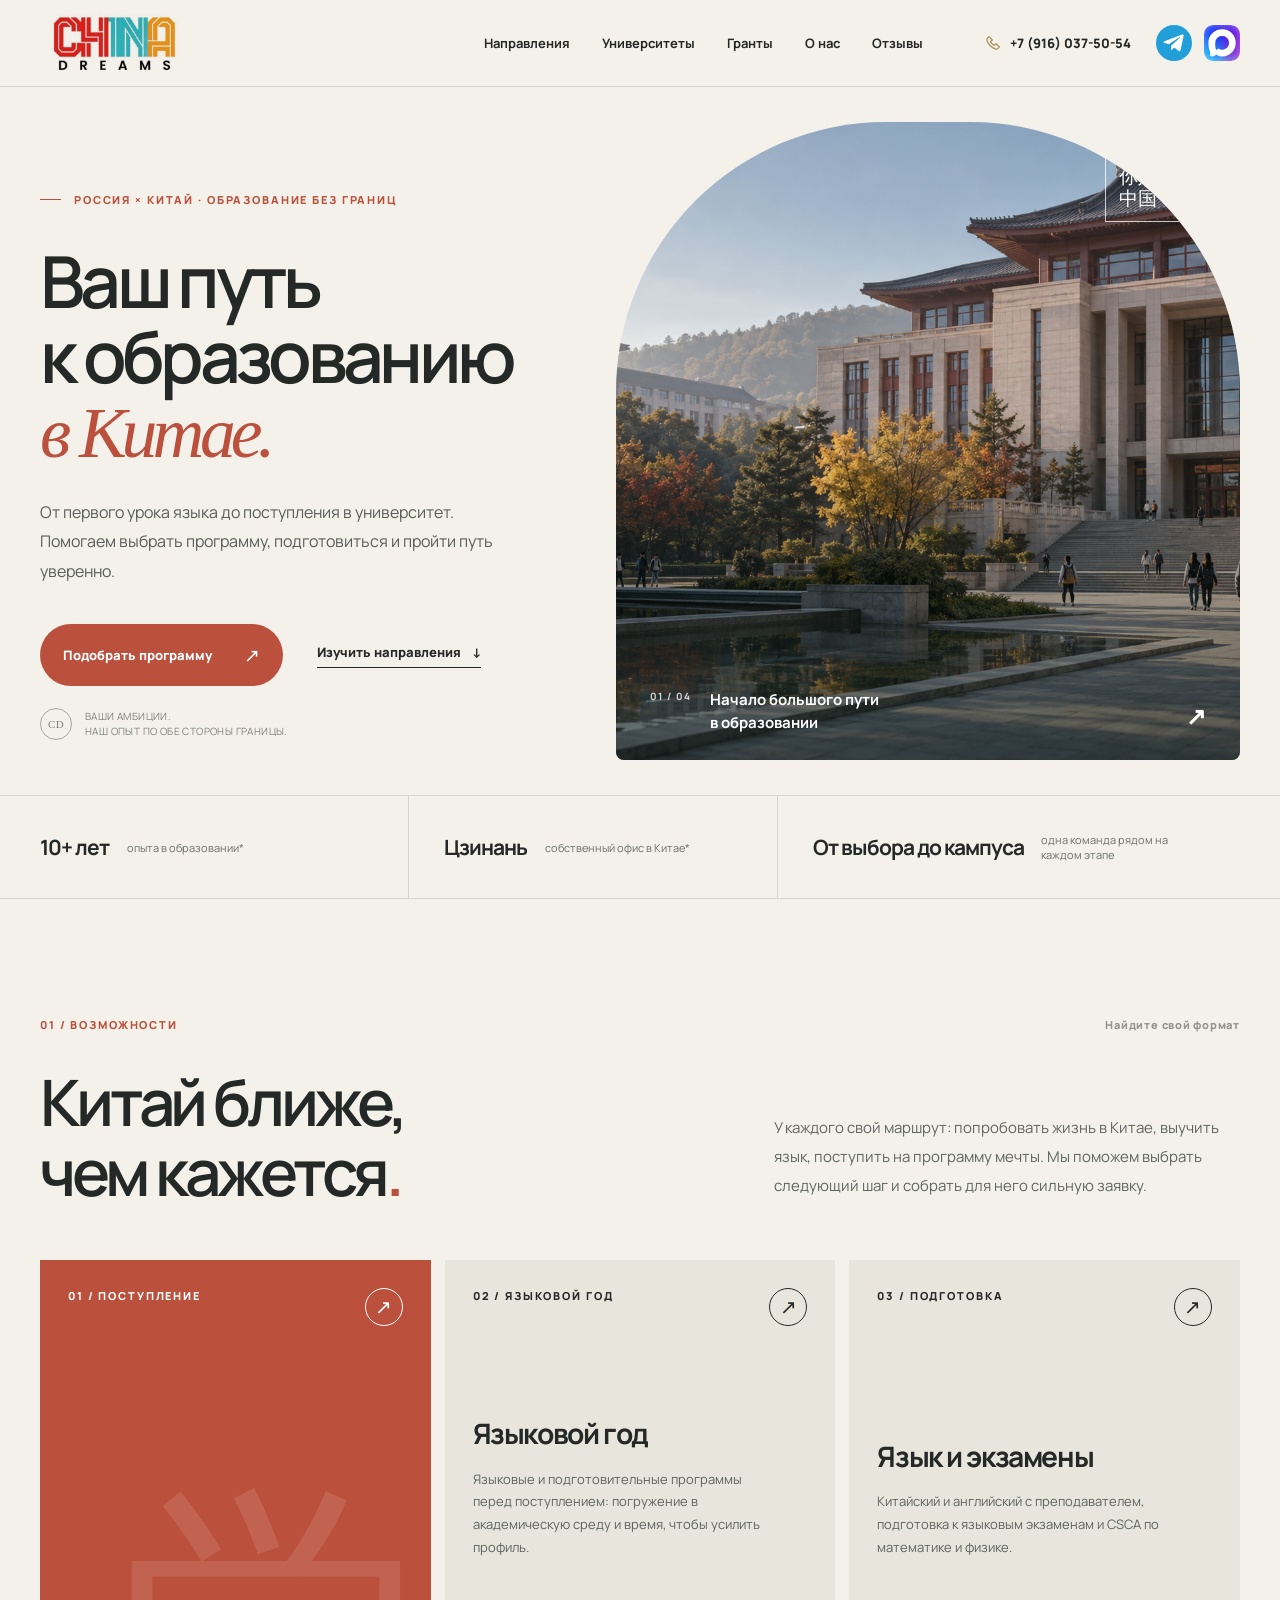
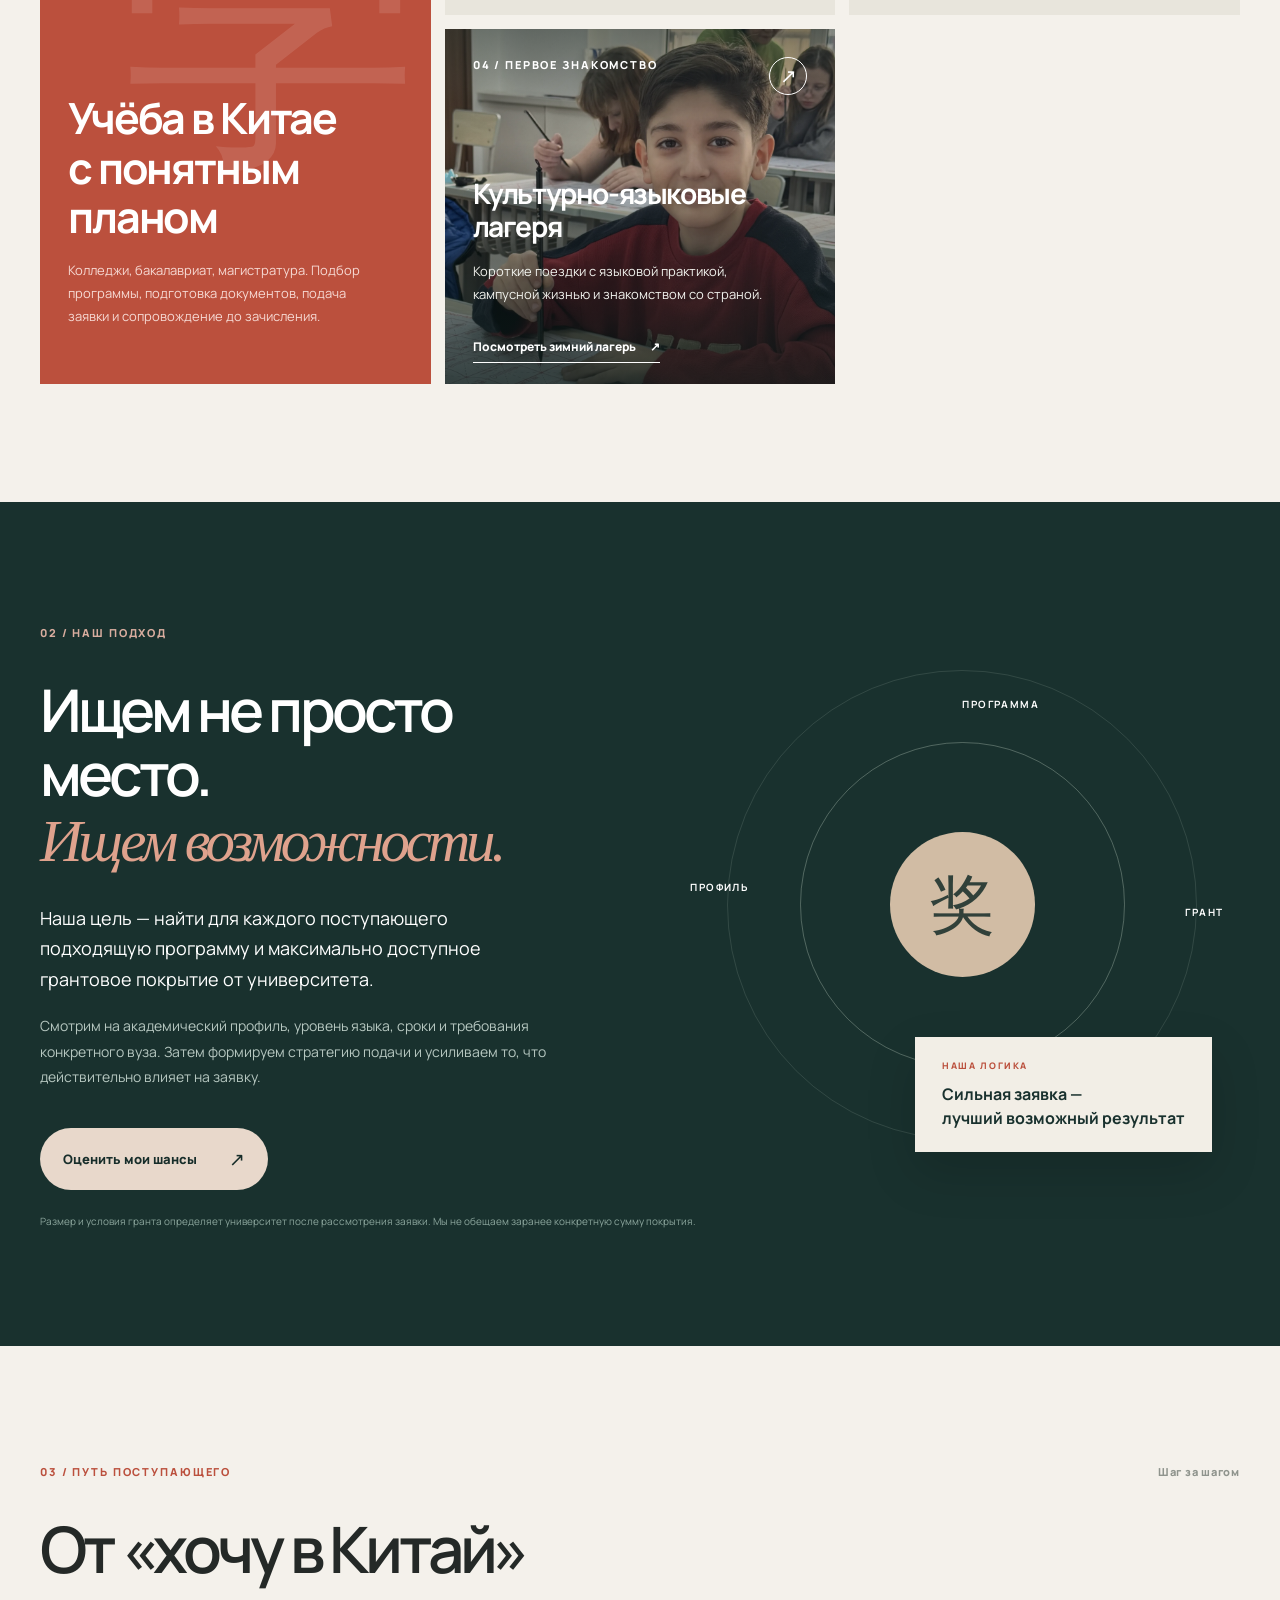
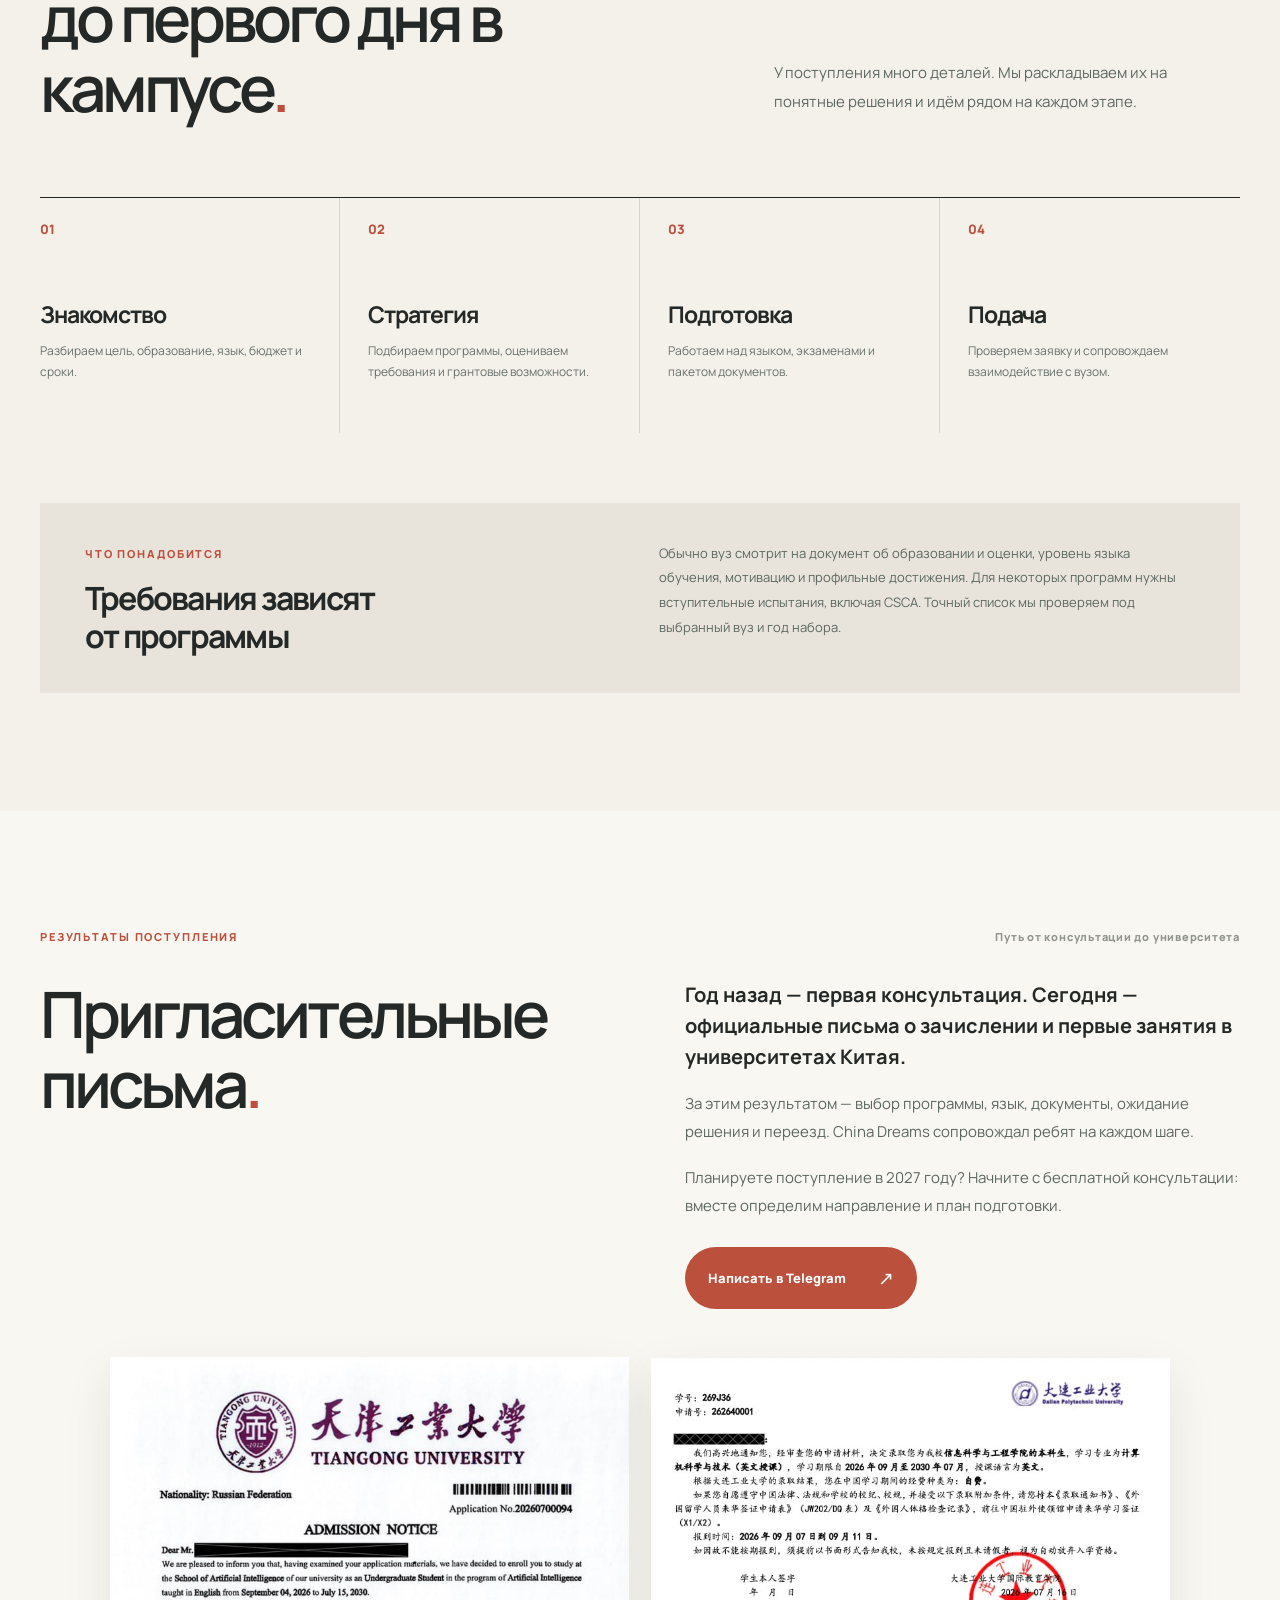
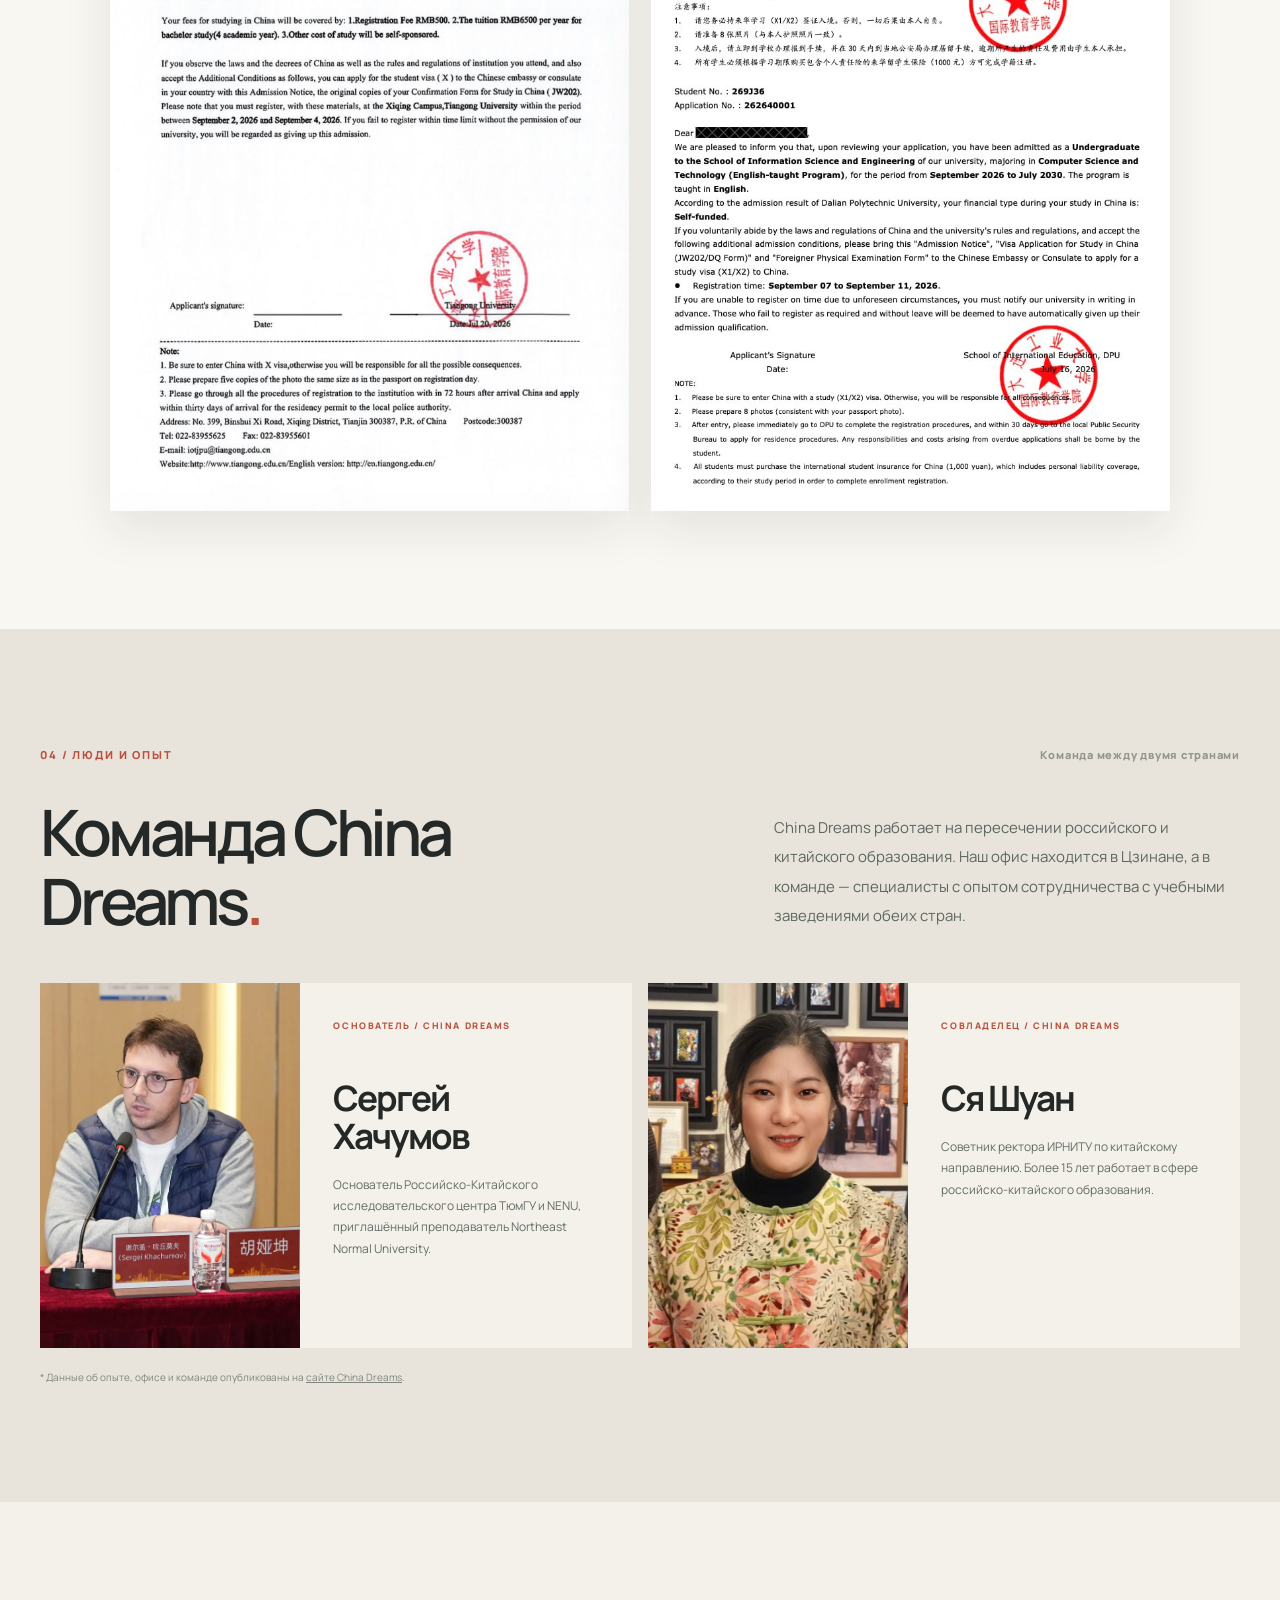
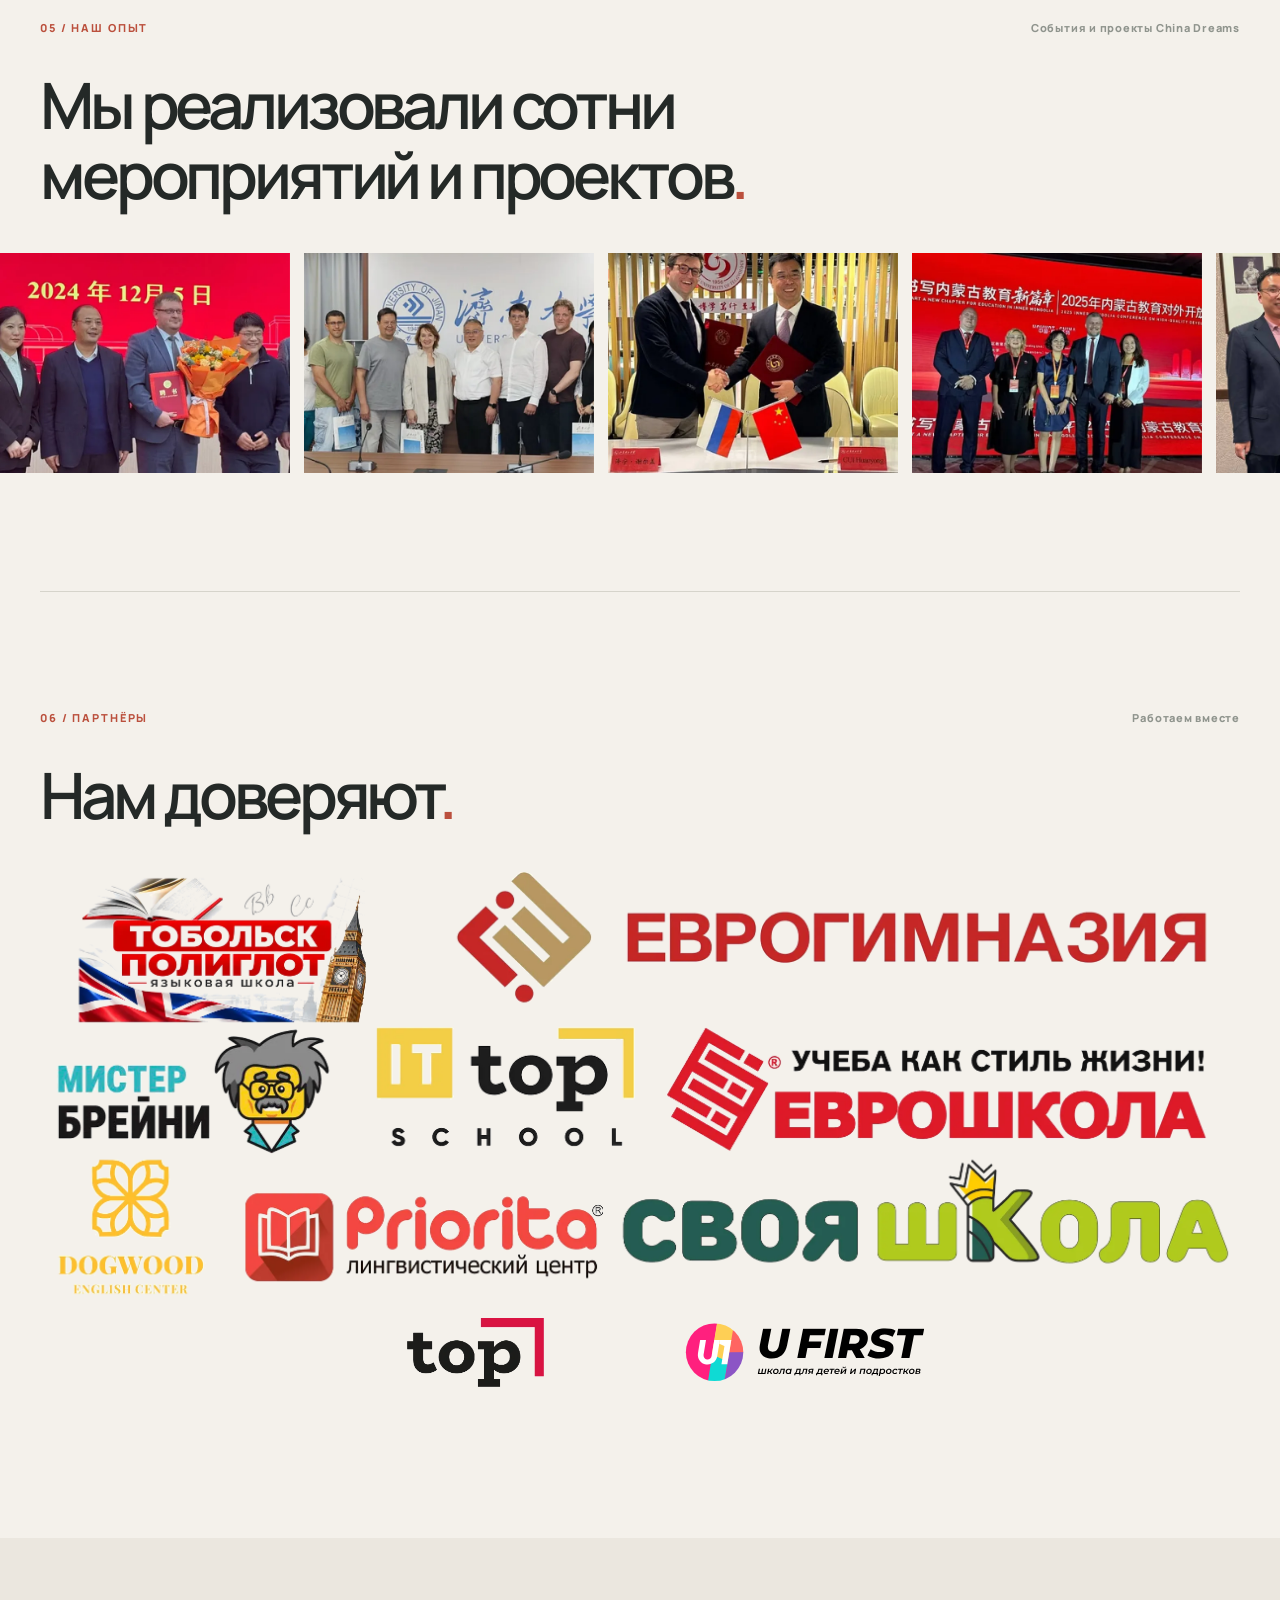
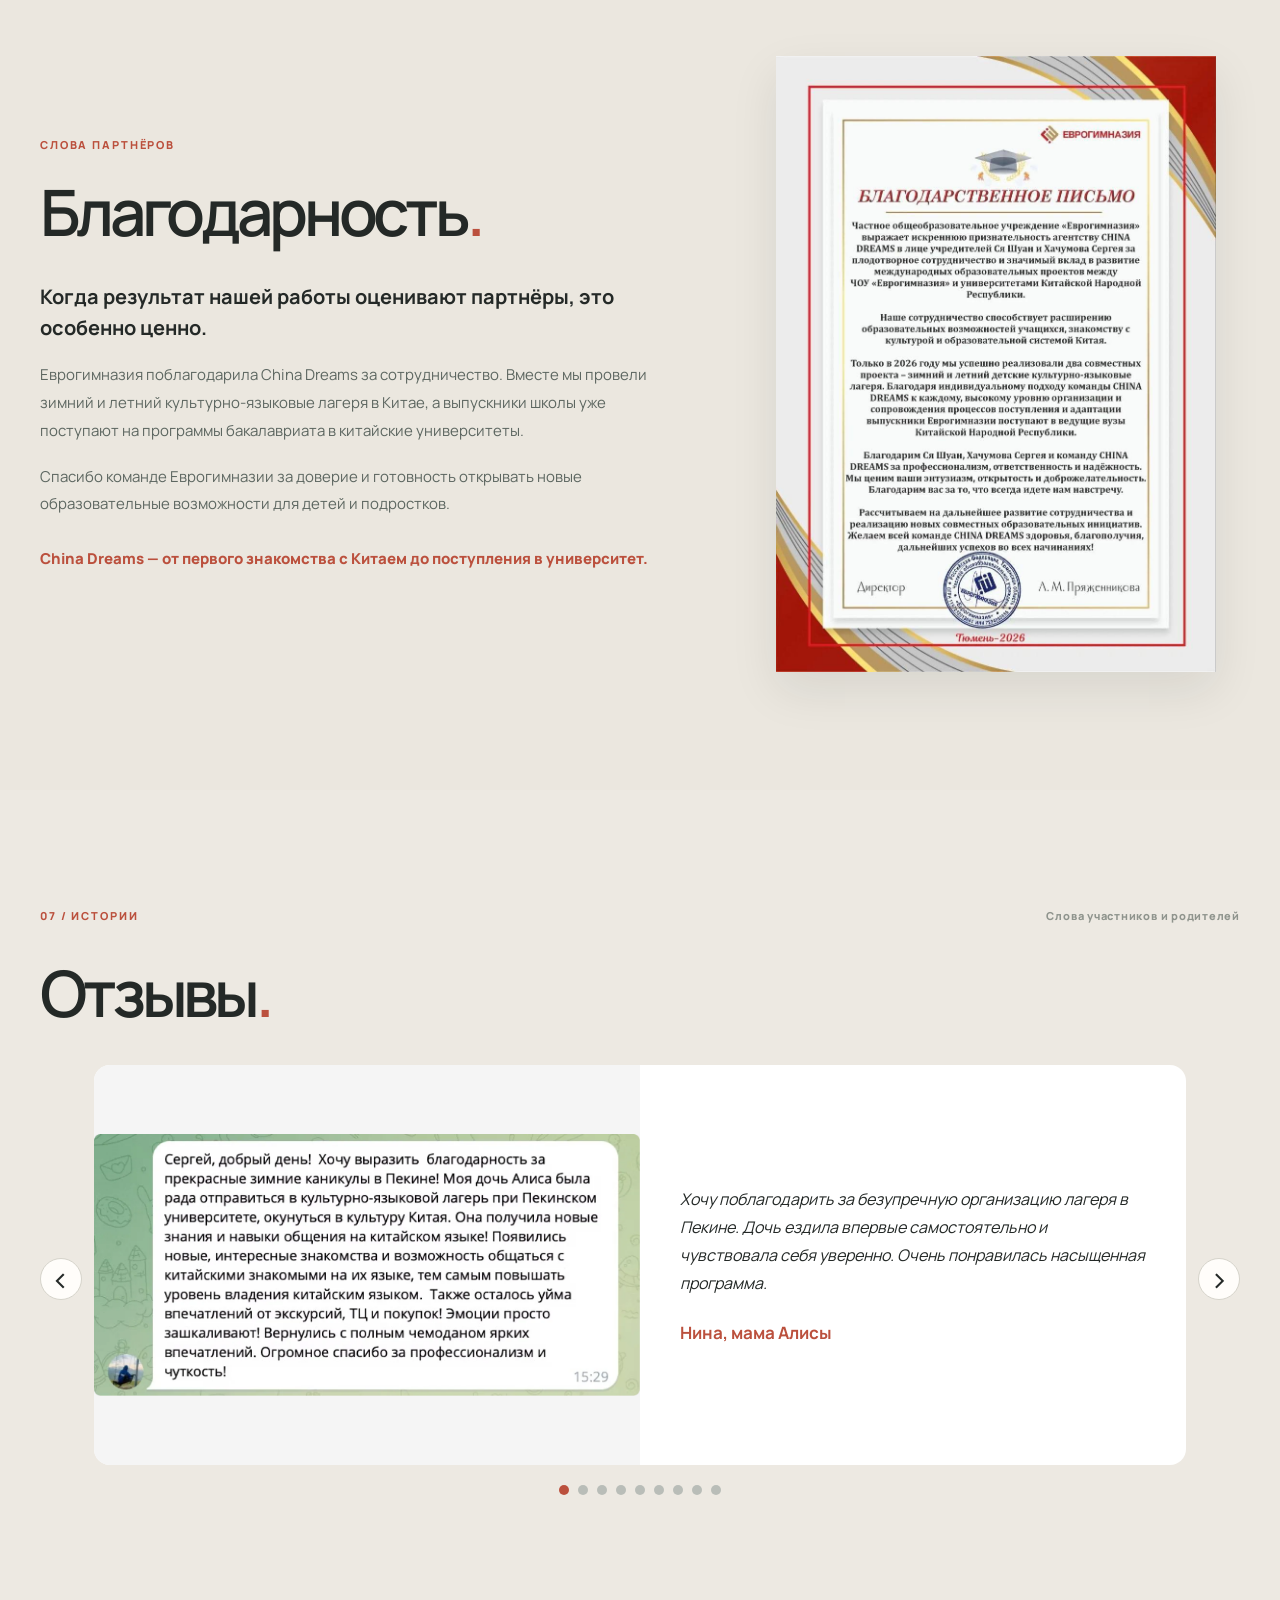
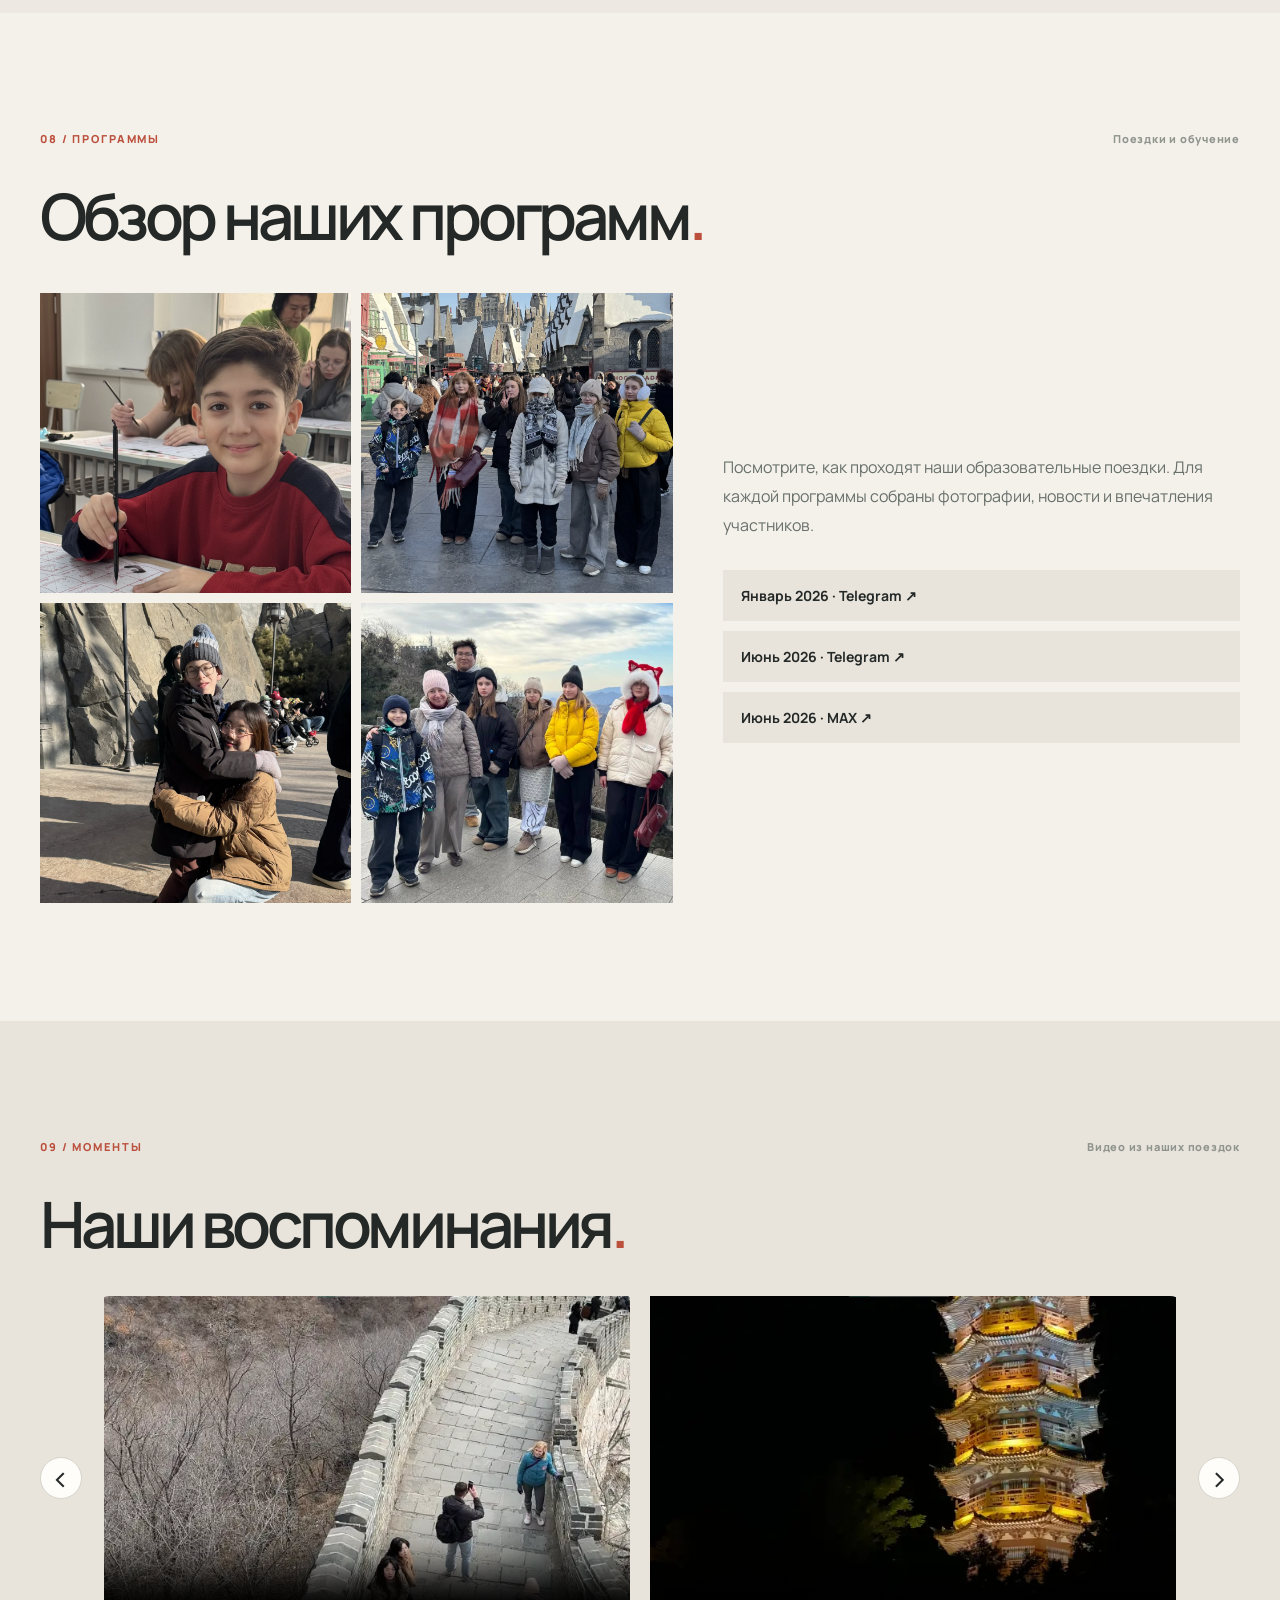
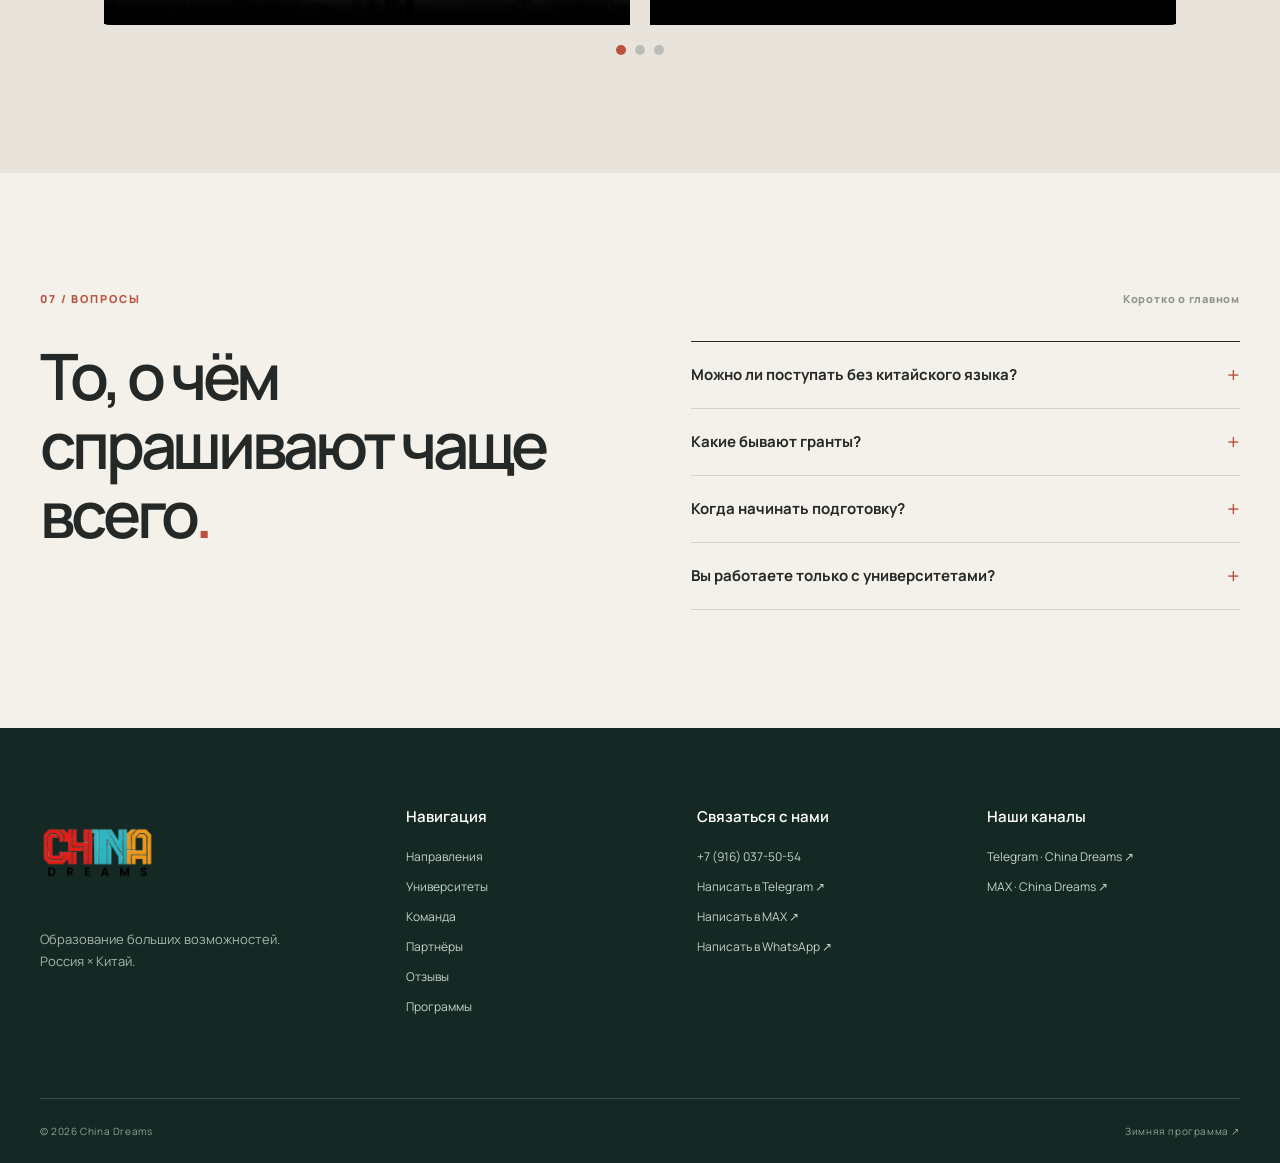
==== commit b9fe05b2: "университеты" ====
--- a/index.html
+++ b/index.html
@@ -23,7 +23,7 @@
       <div class="container nav-shell">
         <a class="brand" href="#top" aria-label="China Dreams — на главную"><img class="brand-logo" src="winter2027/img/73.jpg" alt="China Dreams"></a>
         <nav class="main-nav" id="main-nav" aria-label="Основная навигация">
-          <a href="#directions">Направления</a><a href="#approach">Гранты</a><a href="#about">О нас</a><a href="#reviews">Отзывы</a>
+          <a href="#directions">Направления</a><a href="universities/">Университеты</a><a href="#approach">Гранты</a><a href="#about">О нас</a><a href="#reviews">Отзывы</a>
         </nav>
         <div class="header-contact" aria-label="Связаться с China Dreams">
           <a class="header-phone" href="tel:+79160375054" aria-label="Позвонить: +7 (916) 037-50-54">
@@ -636,7 +636,7 @@
           <h2>
             Навигация
           </h2>
-          <a href="#directions">Направления</a><a href="#about">Команда</a><a href="#partners">Партнёры</a><a href="#reviews">Отзывы</a><a href="#programs">Программы</a>
+          <a href="#directions">Направления</a><a href="universities/">Университеты</a><a href="#about">Команда</a><a href="#partners">Партнёры</a><a href="#reviews">Отзывы</a><a href="#programs">Программы</a>
         </div>
         <div>
           <h2>
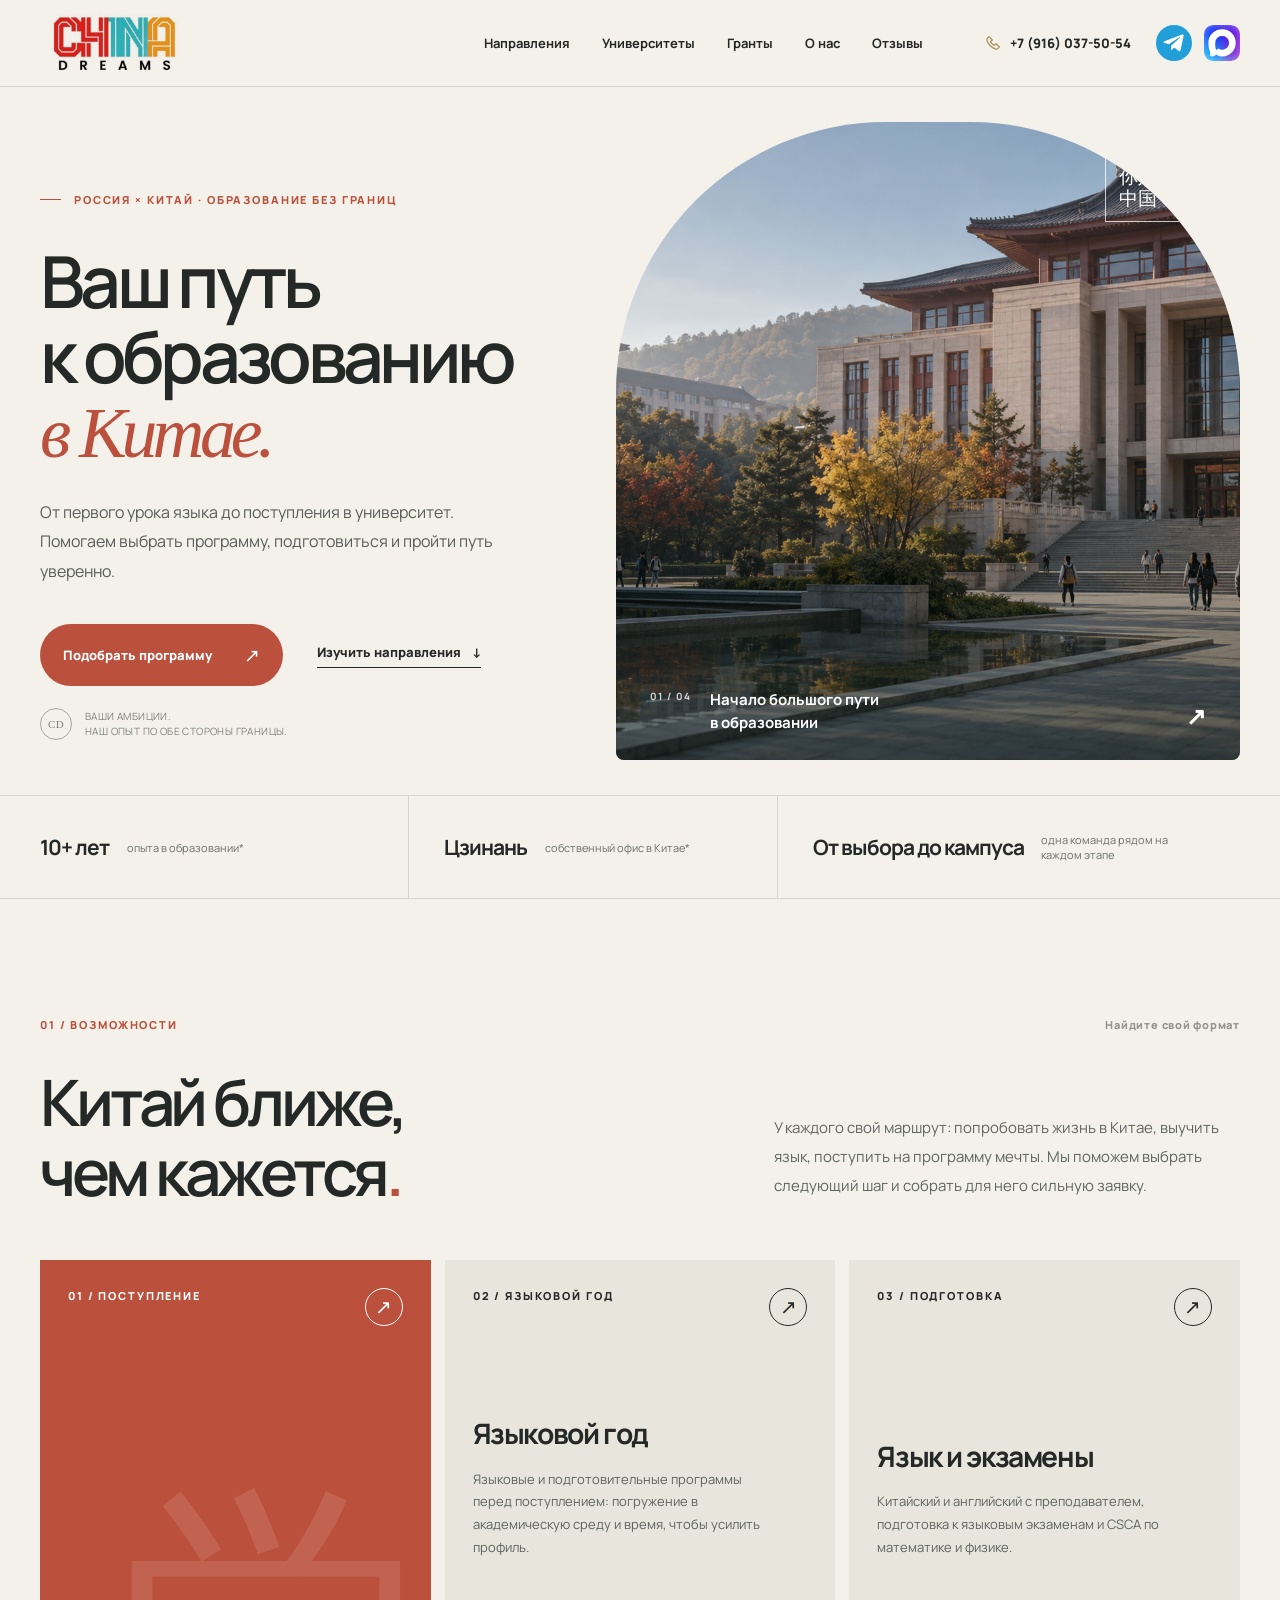
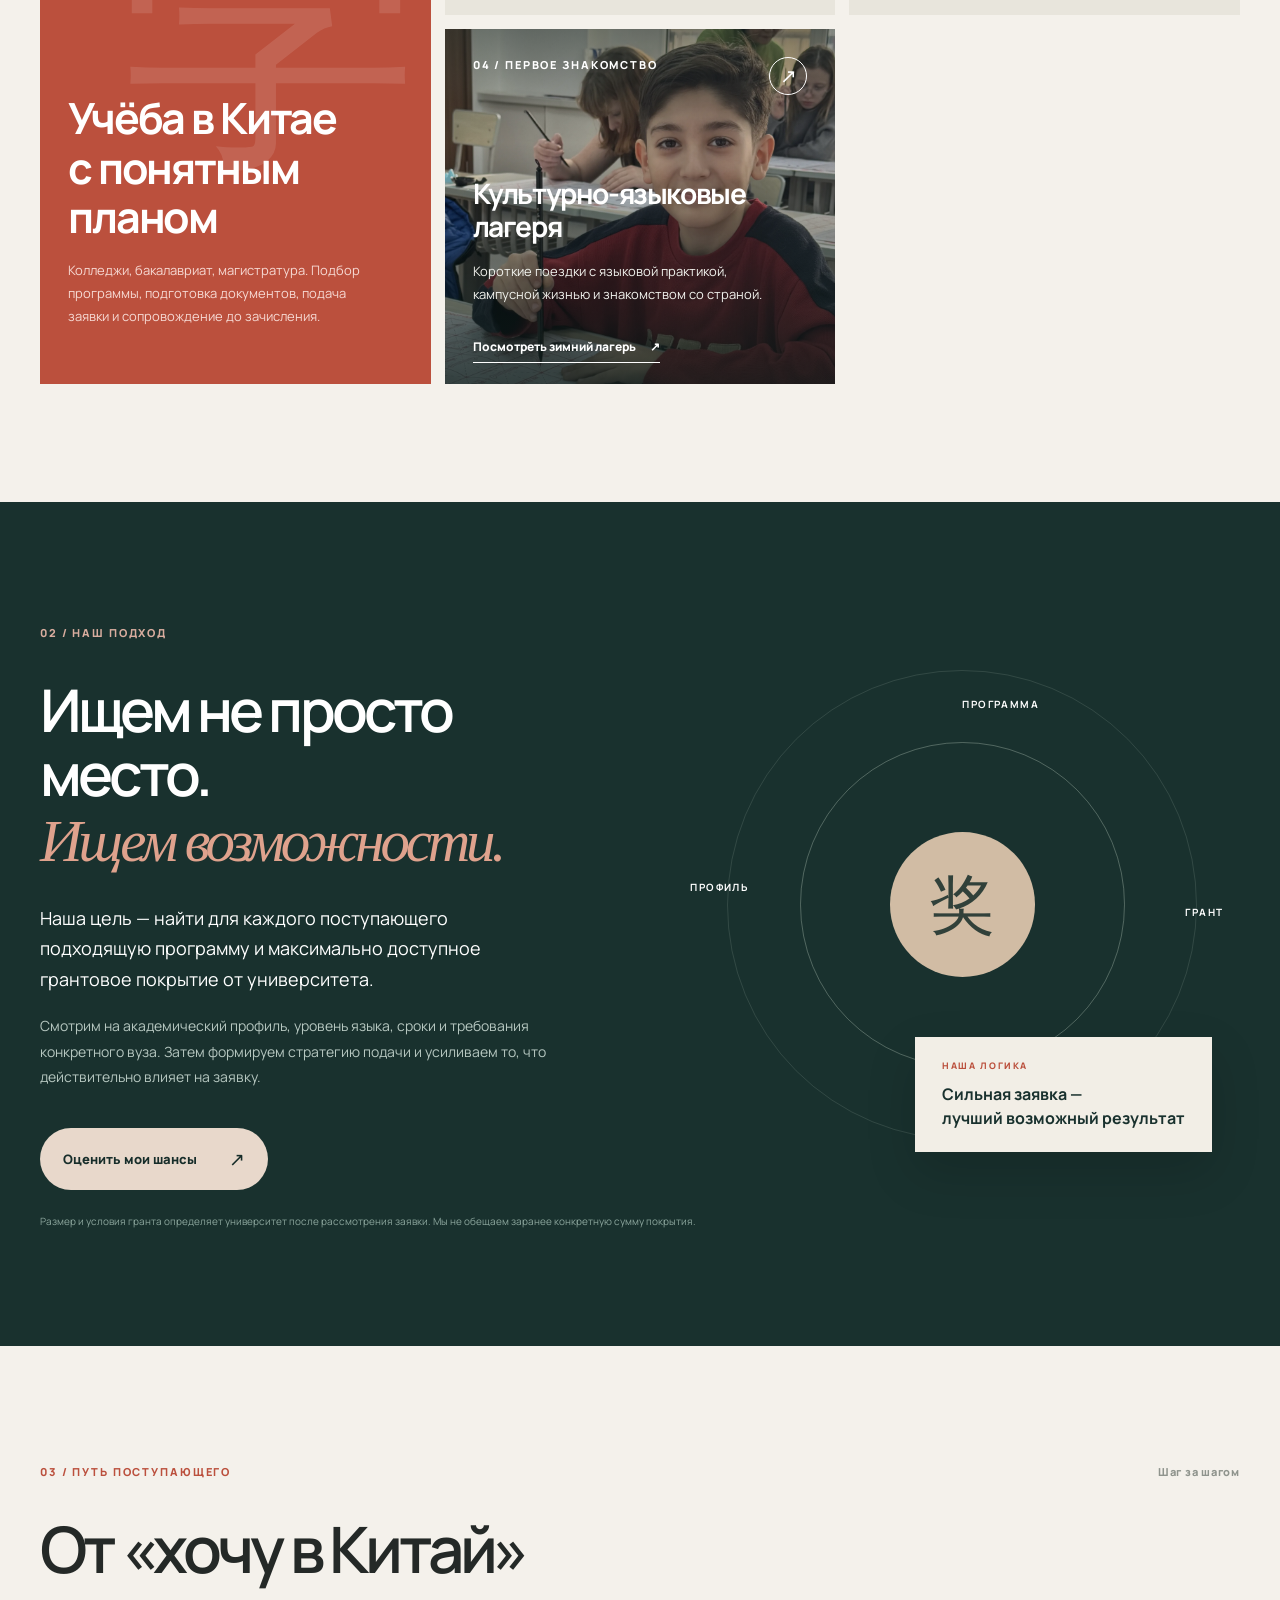
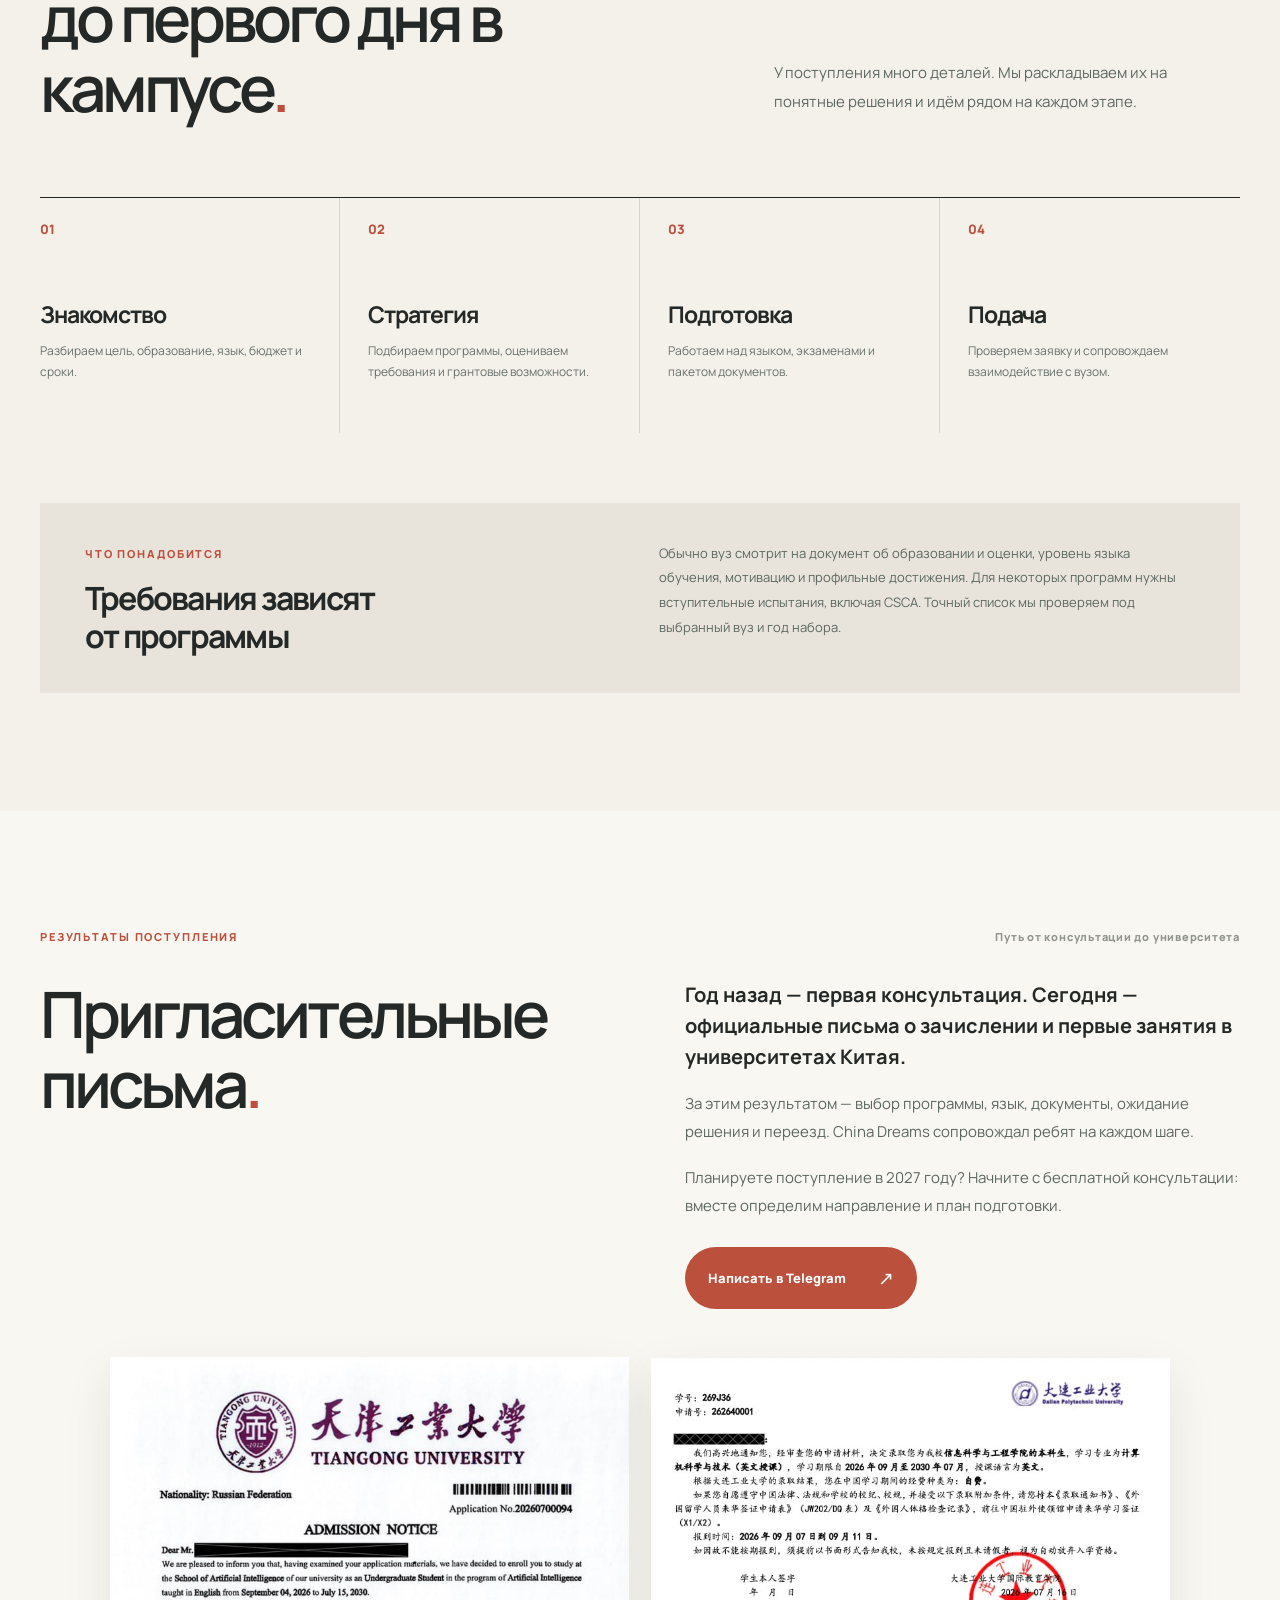
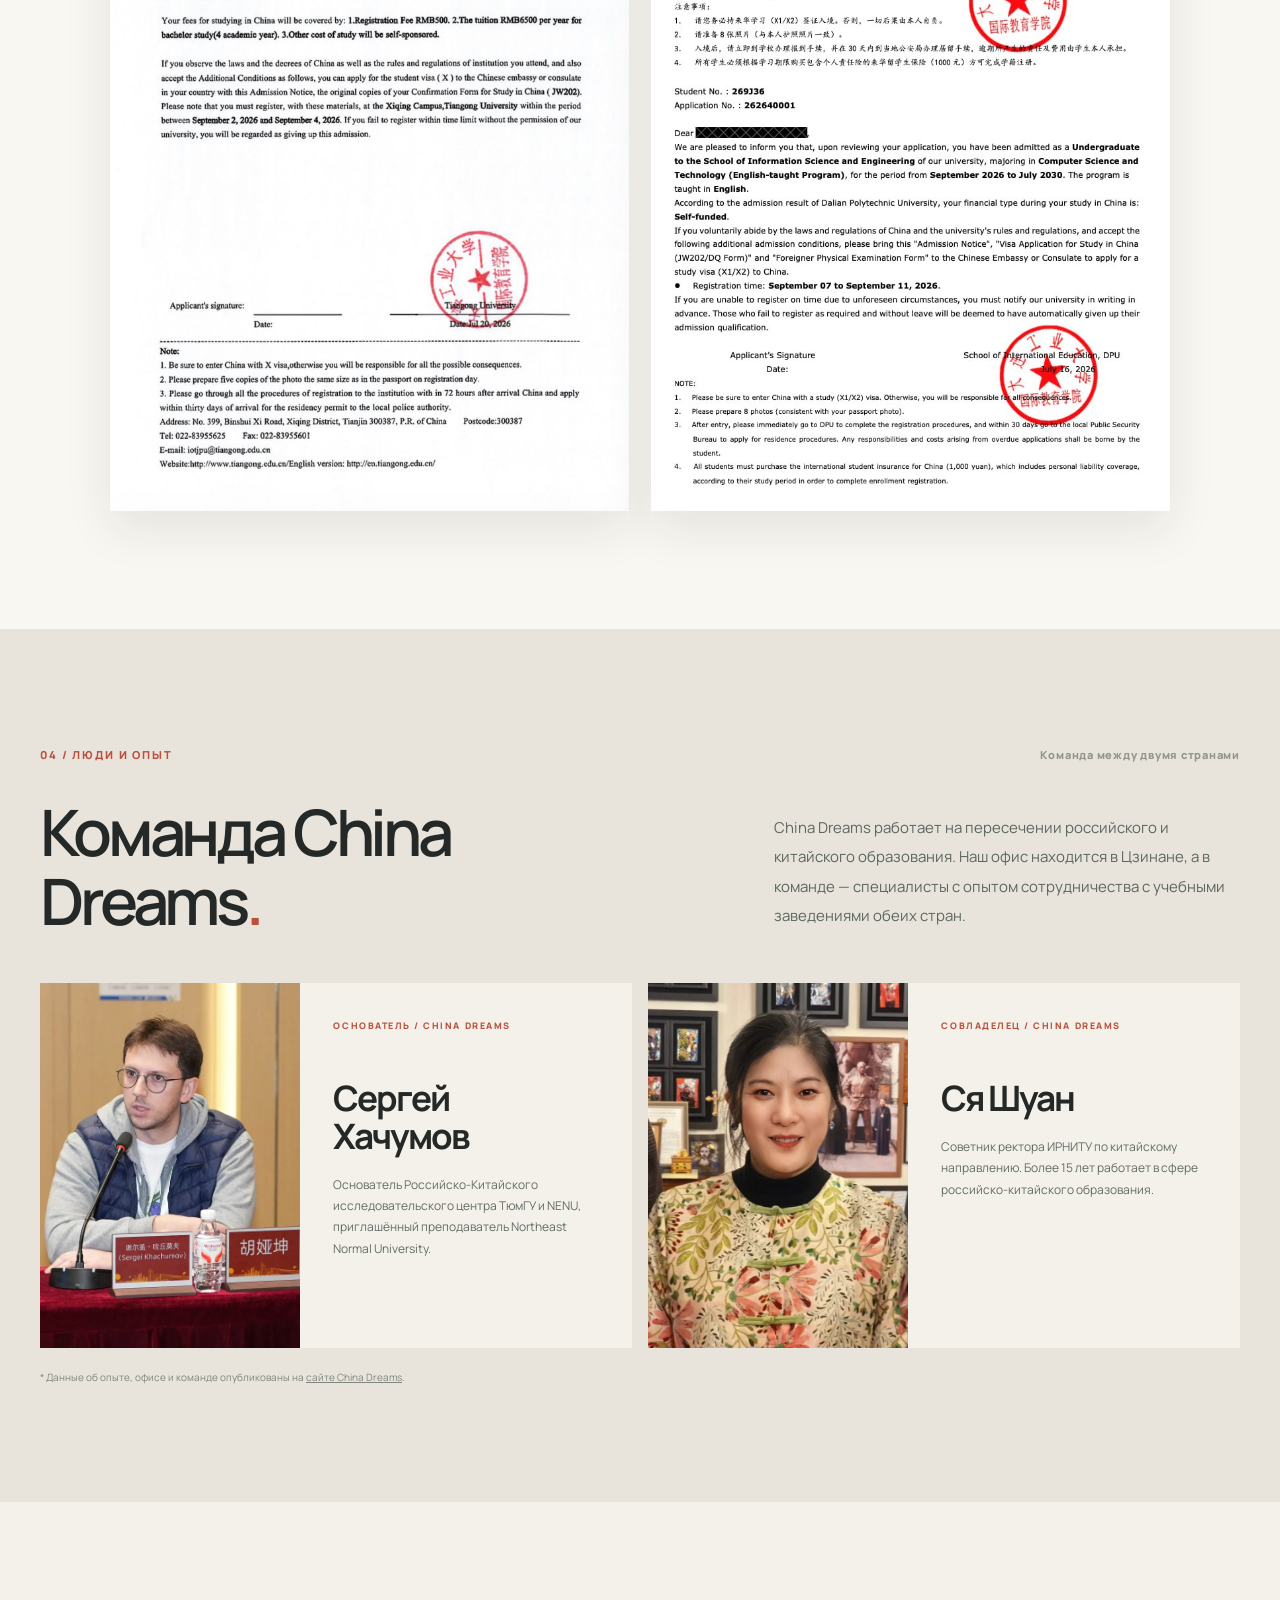
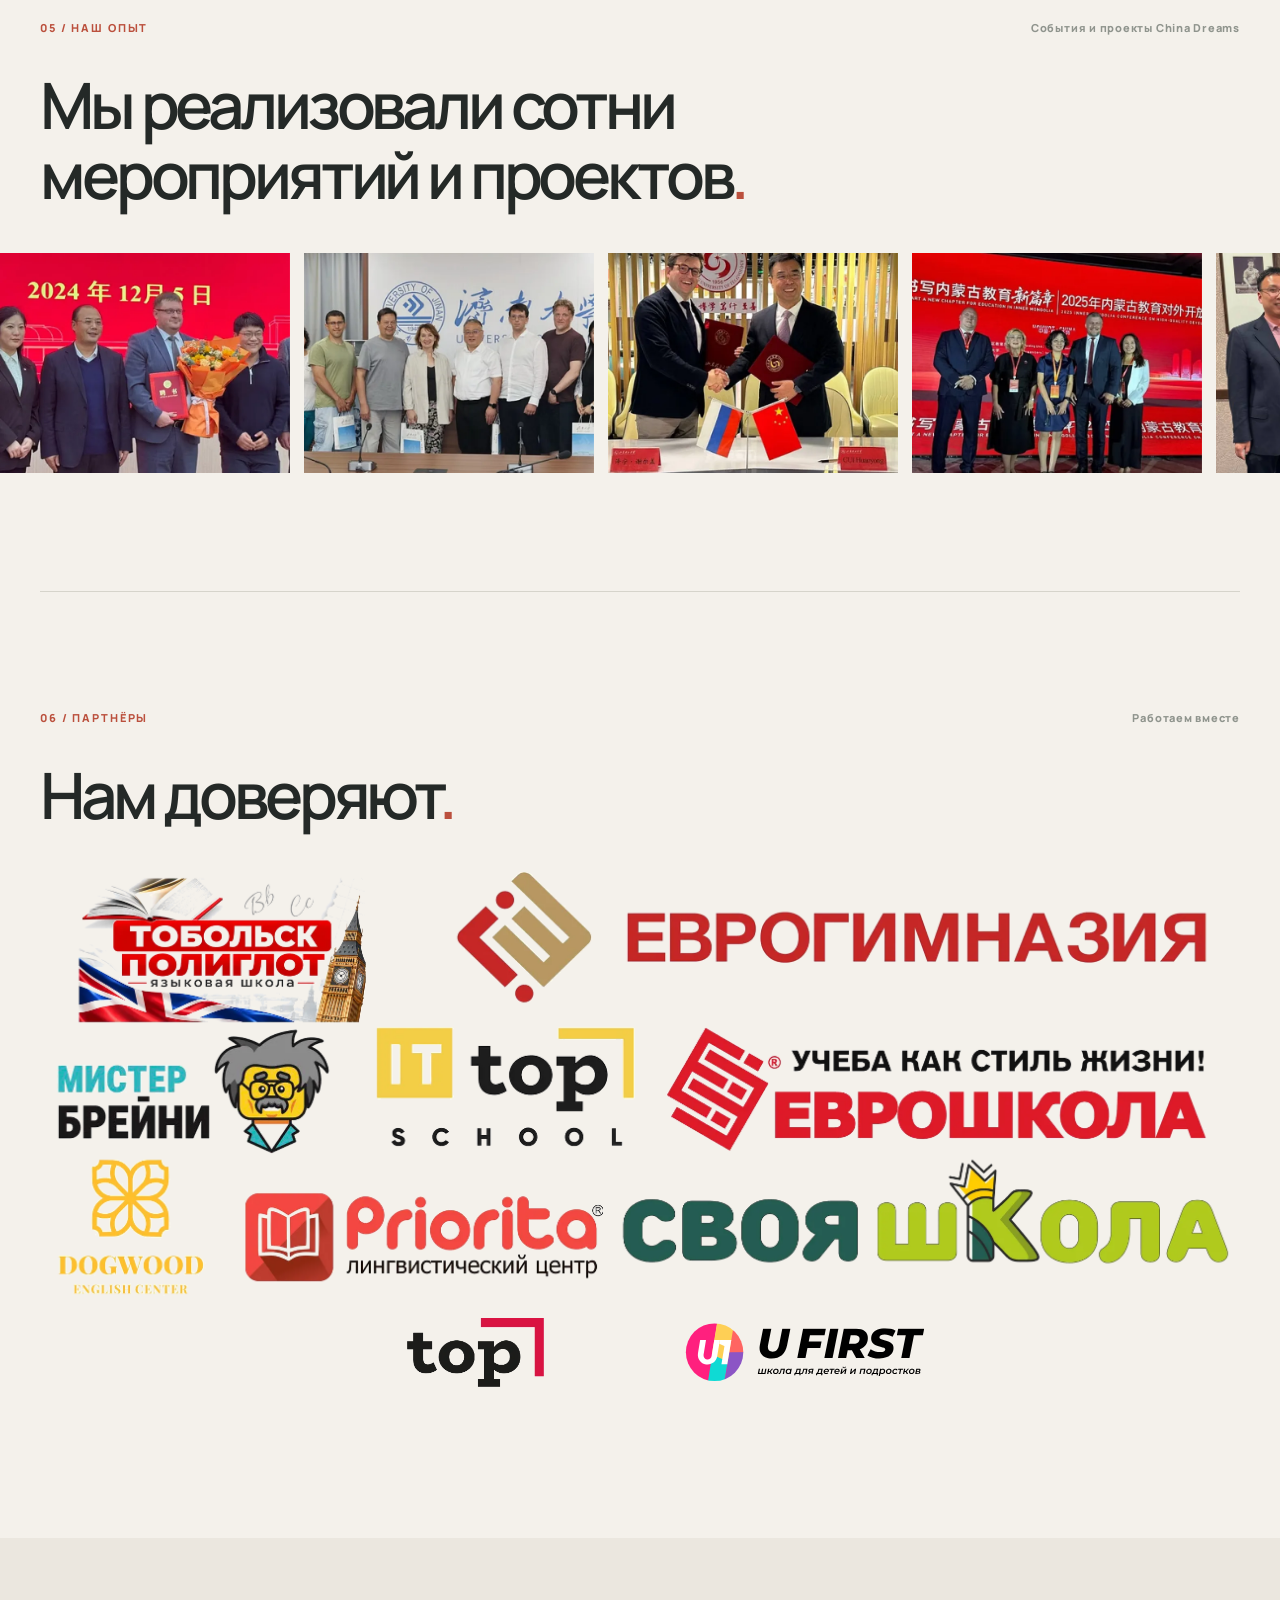
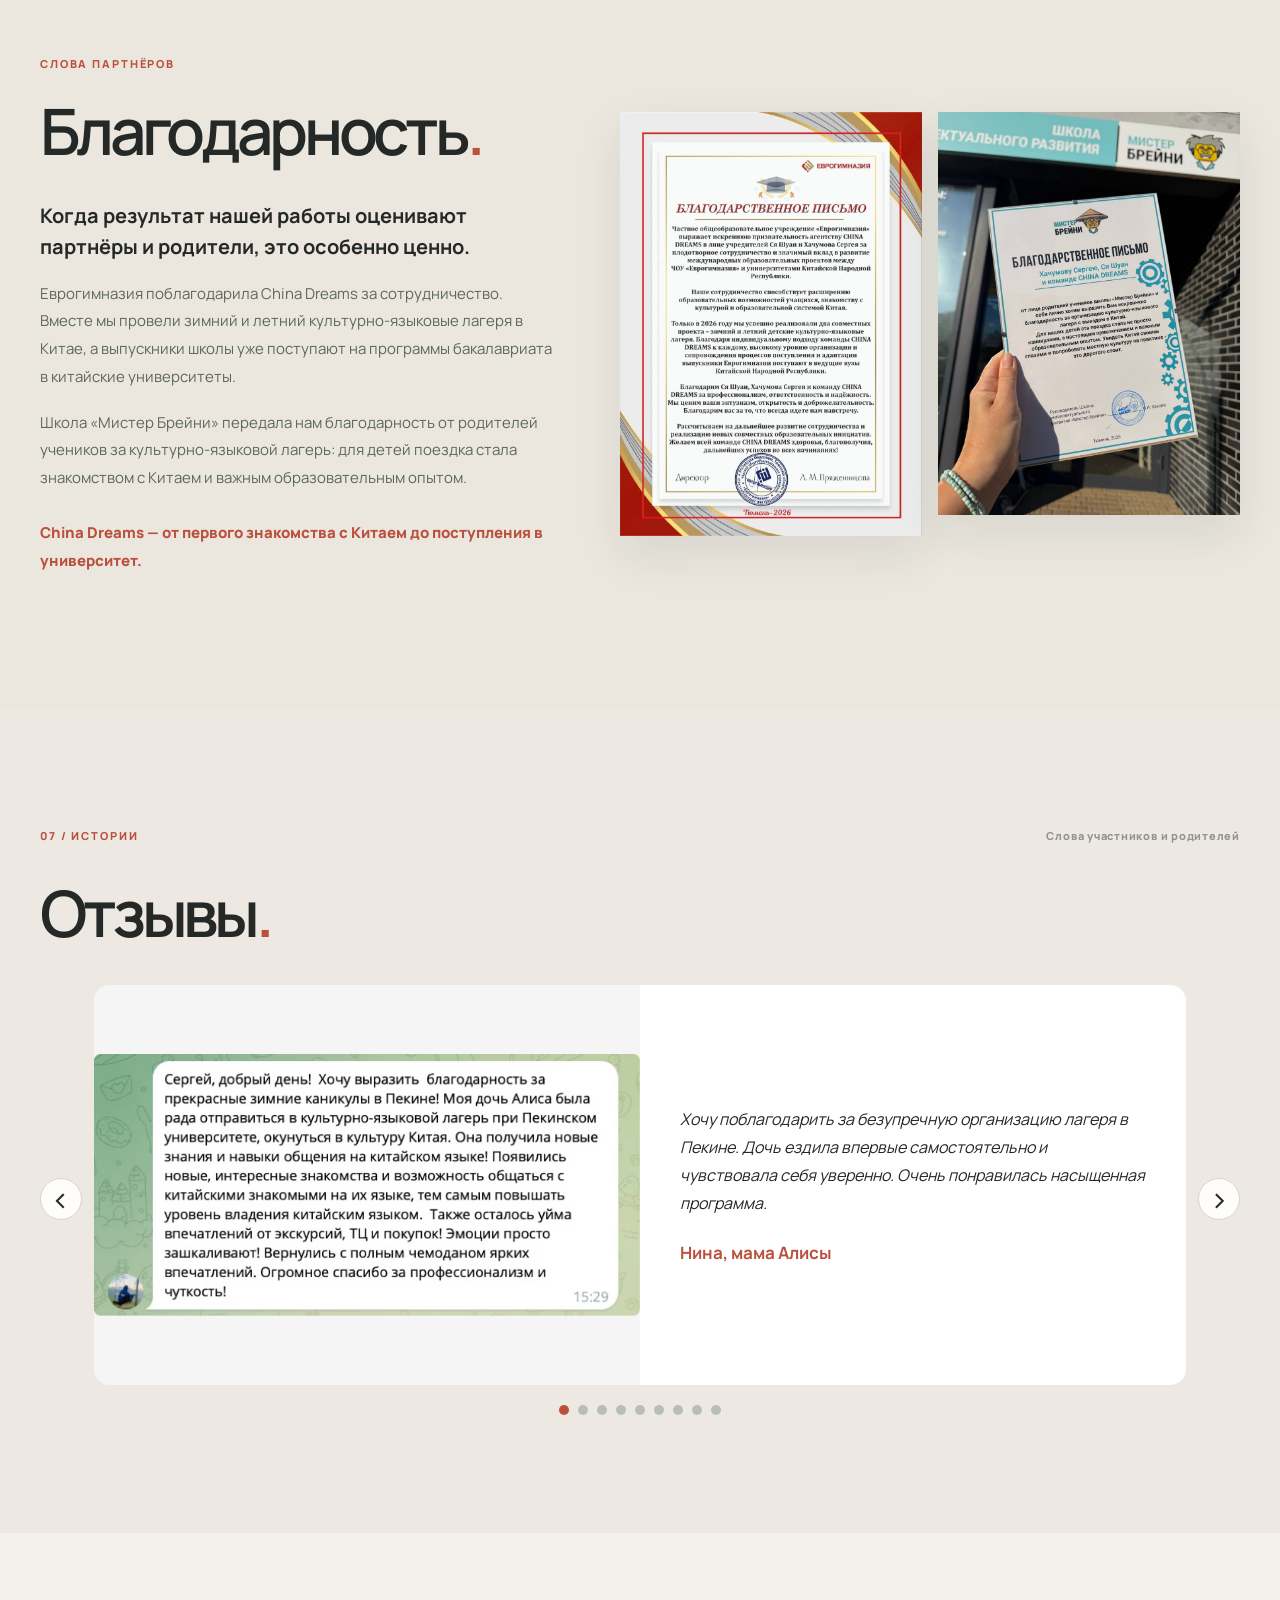
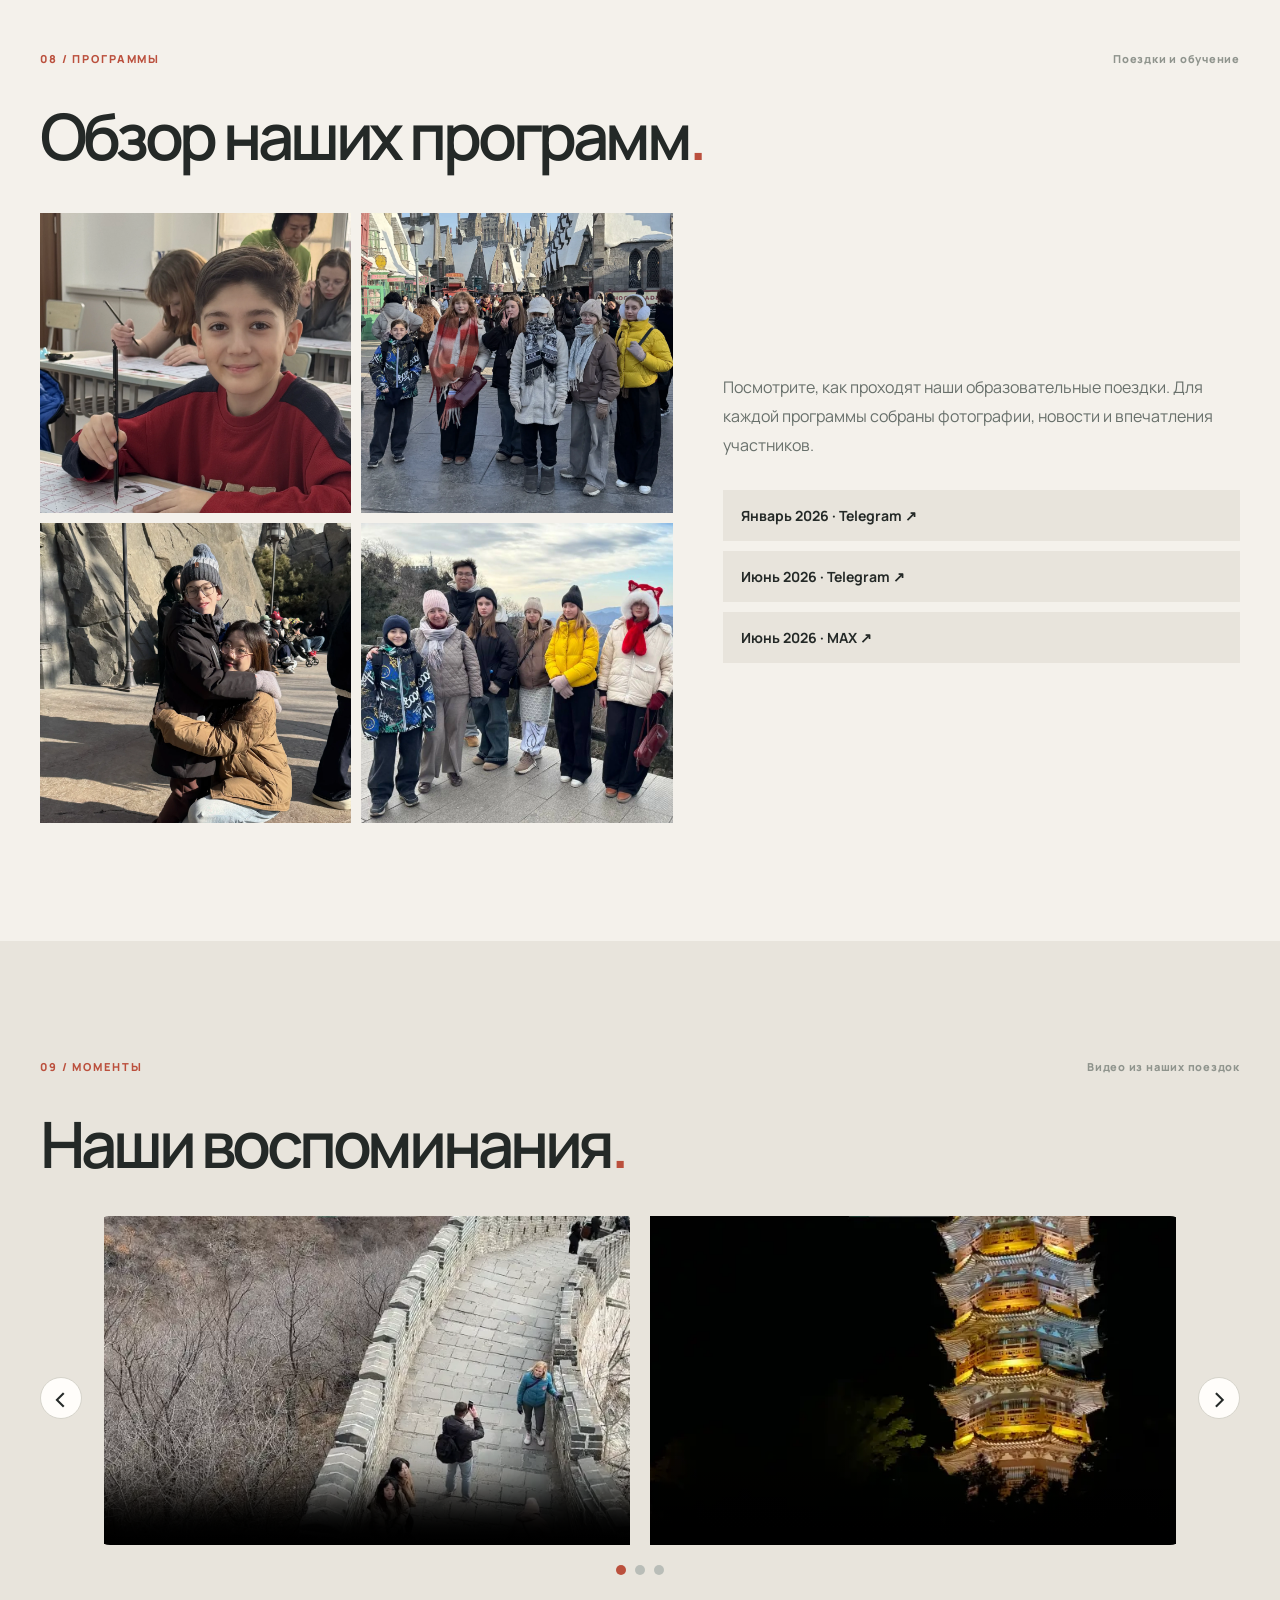
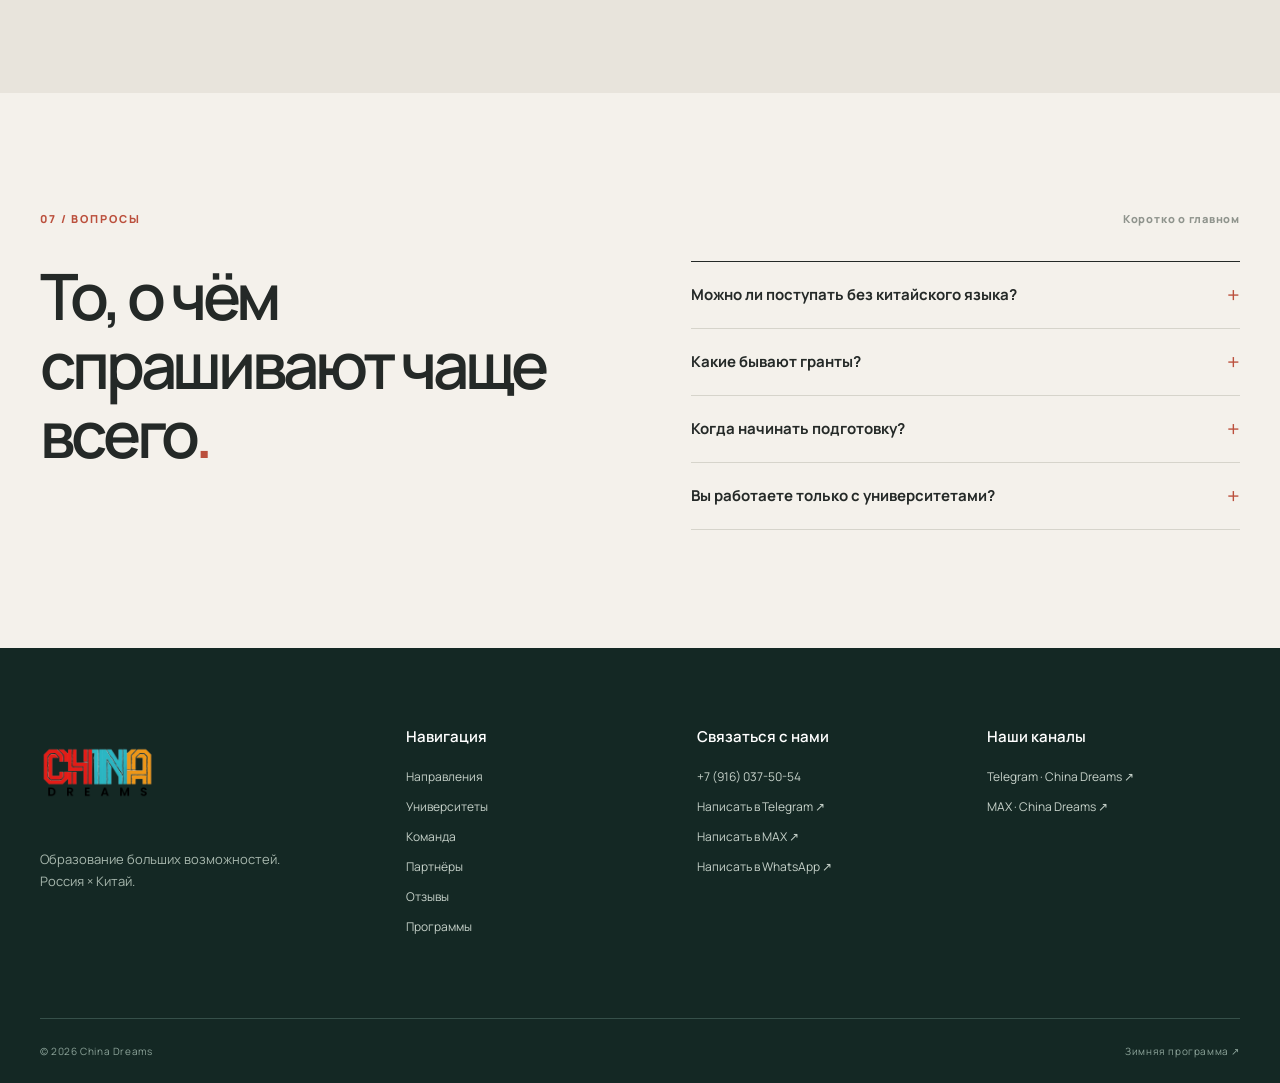
==== commit 47db5d15: "new" ====
--- a/index.html
+++ b/index.html
@@ -389,21 +389,26 @@
               Благодарность<span class="accent-dot">.</span>
             </h2>
             <p class="feature-lead">
-              Когда результат нашей работы оценивают партнёры, это особенно ценно.
+              Когда результат нашей работы оценивают партнёры и родители, это особенно ценно.
             </p>
             <p>
               Еврогимназия поблагодарила China Dreams за сотрудничество. Вместе мы провели зимний и летний культурно-языковые лагеря в Китае, а выпускники школы уже поступают на программы бакалавриата в китайские университеты.
             </p>
             <p>
-              Спасибо команде Еврогимназии за доверие и готовность открывать новые образовательные возможности для детей и подростков.
+              Школа «Мистер Брейни» передала нам благодарность от родителей учеников за культурно-языковой лагерь: для детей поездка стала знакомством с Китаем и важным образовательным опытом.
             </p>
             <p class="gratitude-signoff">
               China Dreams — от первого знакомства с Китаем до поступления в университет.
             </p>
           </div>
-          <a class="gratitude-image" href="assets/благодарность.jpg" target="_blank" rel="noopener noreferrer" aria-label="Открыть благодарственное письмо Еврогимназии в полном размере">
-            <img src="assets/благодарность.jpg" alt="Благодарственное письмо Еврогимназии команде China Dreams" width="913" height="1280" loading="lazy">
-          </a>
+          <div class="gratitude-gallery">
+            <a class="gratitude-image" href="assets/благодарность.jpg" target="_blank" rel="noopener noreferrer" aria-label="Открыть благодарственное письмо Еврогимназии в полном размере">
+              <img src="assets/благодарность.jpg" alt="Благодарственное письмо Еврогимназии команде China Dreams" width="913" height="1280" loading="lazy">
+            </a>
+            <a class="gratitude-image" href="assets/благодарность2.jpg" target="_blank" rel="noopener noreferrer" aria-label="Открыть благодарственное письмо школы Мистер Брейни в полном размере">
+              <img src="assets/благодарность2.jpg" alt="Благодарственное письмо школы Мистер Брейни команде China Dreams" width="960" height="1280" loading="lazy">
+            </a>
+          </div>
         </div>
       </section>
       <section class="reviews section-pad" id="reviews" aria-labelledby="reviews-title">
--- a/updates.css
+++ b/updates.css
@@ -98,20 +98,28 @@
 .admissions-letters a, .gratitude-image { display: block; overflow: hidden; background: #fff; box-shadow: 0 18px 45px rgba(27, 38, 33, .09); }
 .admissions-letters img { display: block; width: 100%; height: auto; }
 .gratitude-section { background: var(--paper-2); }
-.gratitude-layout { display: grid; grid-template-columns: 1fr minmax(310px, .8fr); gap: 8vw; align-items: center; }
+.gratitude-layout { display: grid; grid-template-columns: minmax(0, 1fr) minmax(0, 620px); gap: clamp(40px, 5vw, 90px); align-items: center; }
+.gratitude-copy { grid-column: 1; grid-row: 1; max-width: 650px; }
+.gratitude-gallery { display: grid; grid-column: 2; grid-row: 1; grid-template-columns: repeat(2, minmax(0, 1fr)); gap: 16px; width: 100%; align-items: start; }
 .gratitude-copy .section-label { display: block; margin-bottom: 25px; }
 .gratitude-copy h2 { margin-bottom: 35px; }
 .gratitude-copy .gratitude-signoff { color: var(--red); font-weight: 800; margin-top: 27px; }
-.gratitude-image { width: min(100%, 440px); justify-self: center; }
+.gratitude-image { width: 100%; }
 .gratitude-image img { display: block; width: 100%; height: auto; }
 .admissions-letters a:focus-visible, .gratitude-image:focus-visible { outline: 3px solid var(--red); outline-offset: 5px; }
+@media (max-width: 1180px) {
+  .gratitude-layout { grid-template-columns: minmax(0, 1fr); gap: 32px; }
+  .gratitude-copy, .gratitude-gallery { grid-column: 1; grid-row: auto; }
+  .gratitude-gallery { max-width: 620px; }
+}
 @media (max-width: 760px) {
   .admissions-intro, .gratitude-layout { grid-template-columns: 1fr; gap: 32px; }
   .admissions-letters { gap: 12px; }
-  .gratitude-image { width: min(100%, 440px); }
+  .gratitude-gallery { gap: 14px; }
 }
 @media (max-width: 520px) {
   .admissions-section h2, .gratitude-section h2 { font-size: clamp(40px, 9vw, 54px); }
   .admissions-letters { grid-template-columns: 1fr; max-width: 430px; }
   .admissions-copy .feature-lead, .gratitude-copy .feature-lead { font-size: 18px; }
+  .gratitude-gallery { grid-template-columns: 1fr; max-width: 440px; }
 }
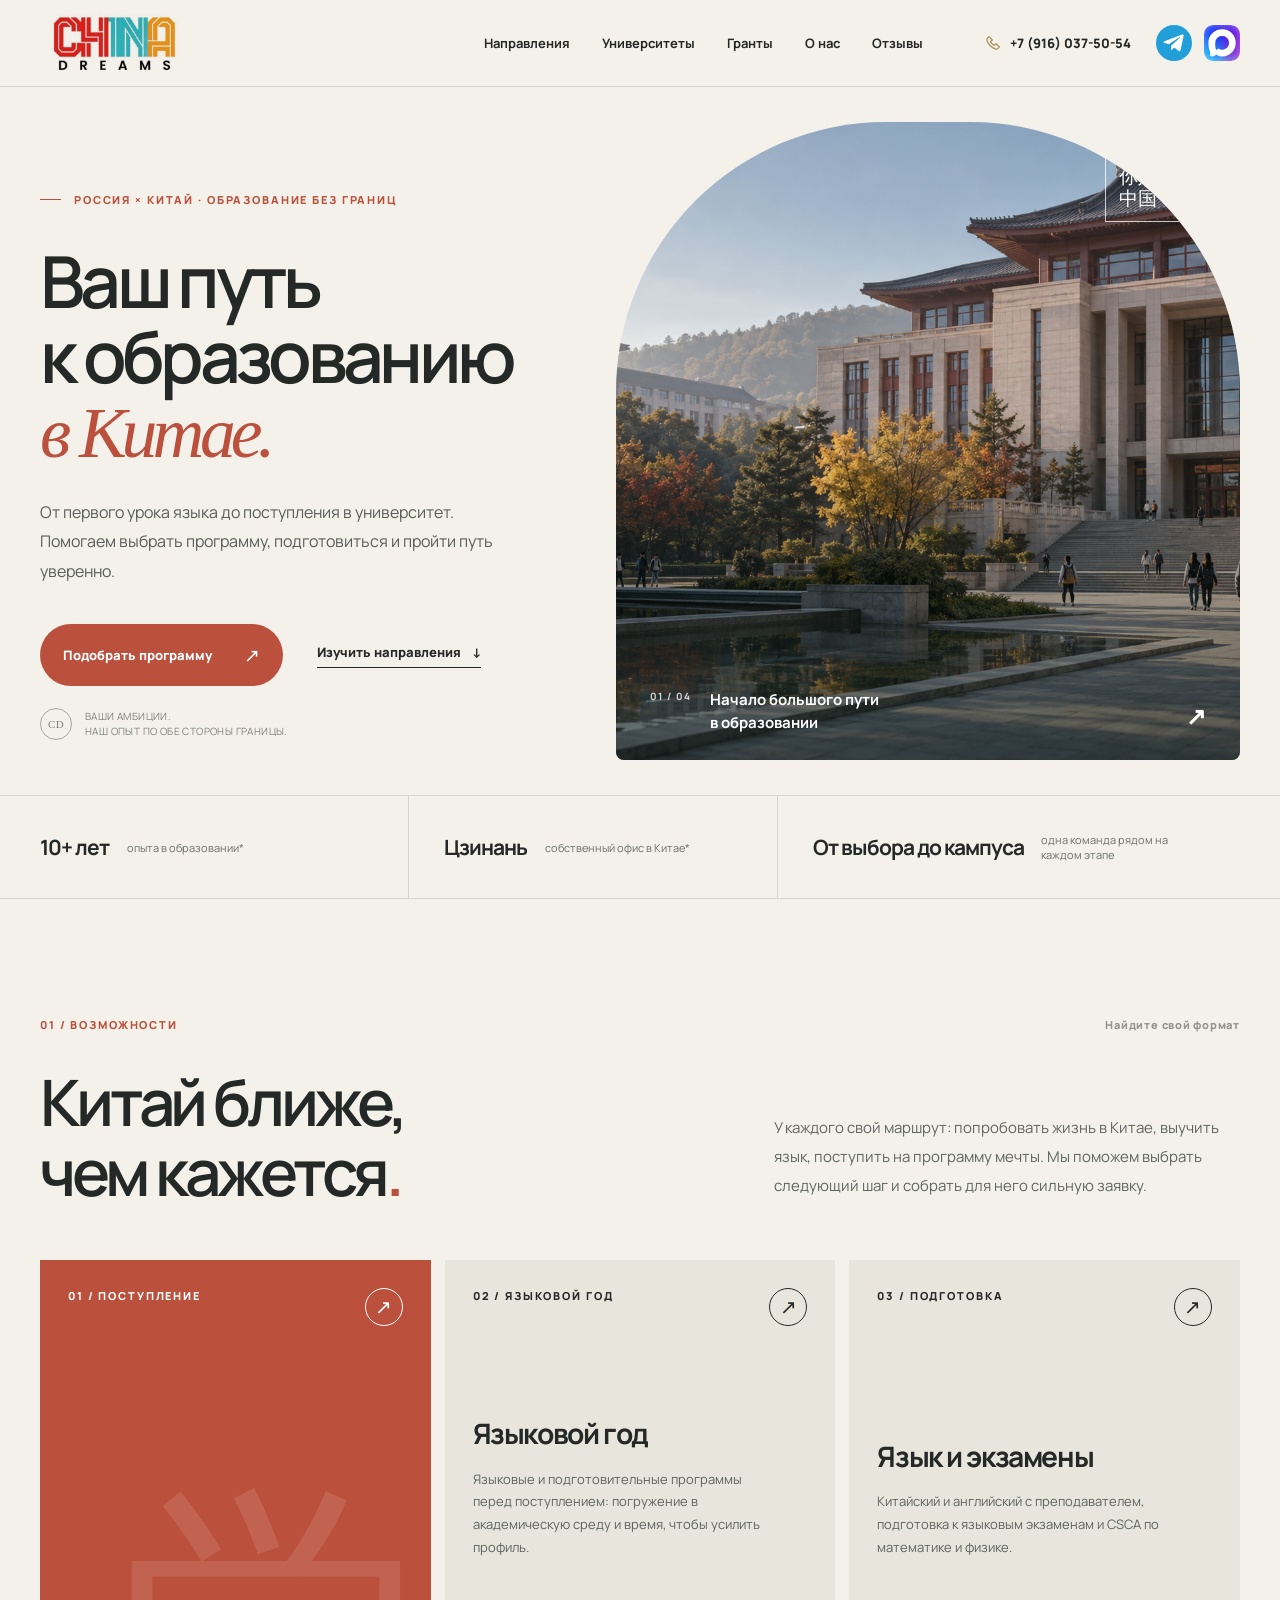
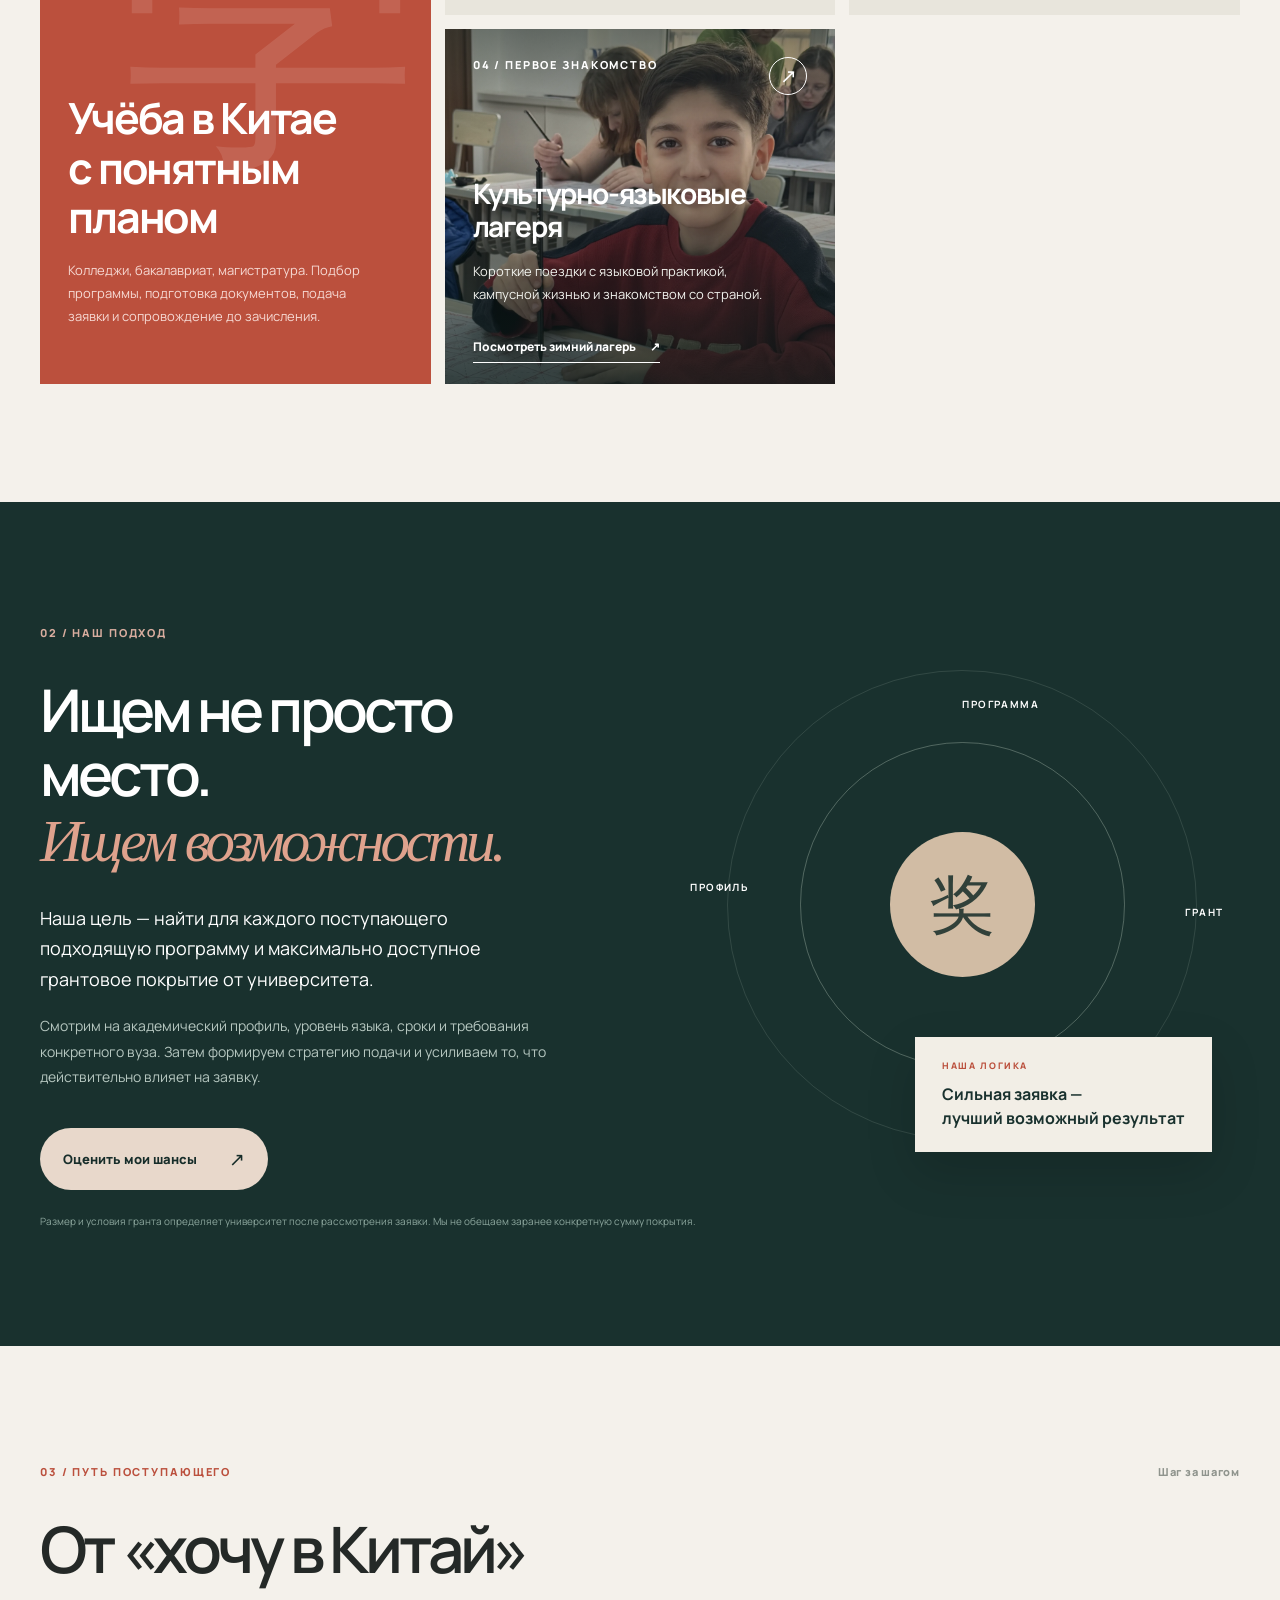
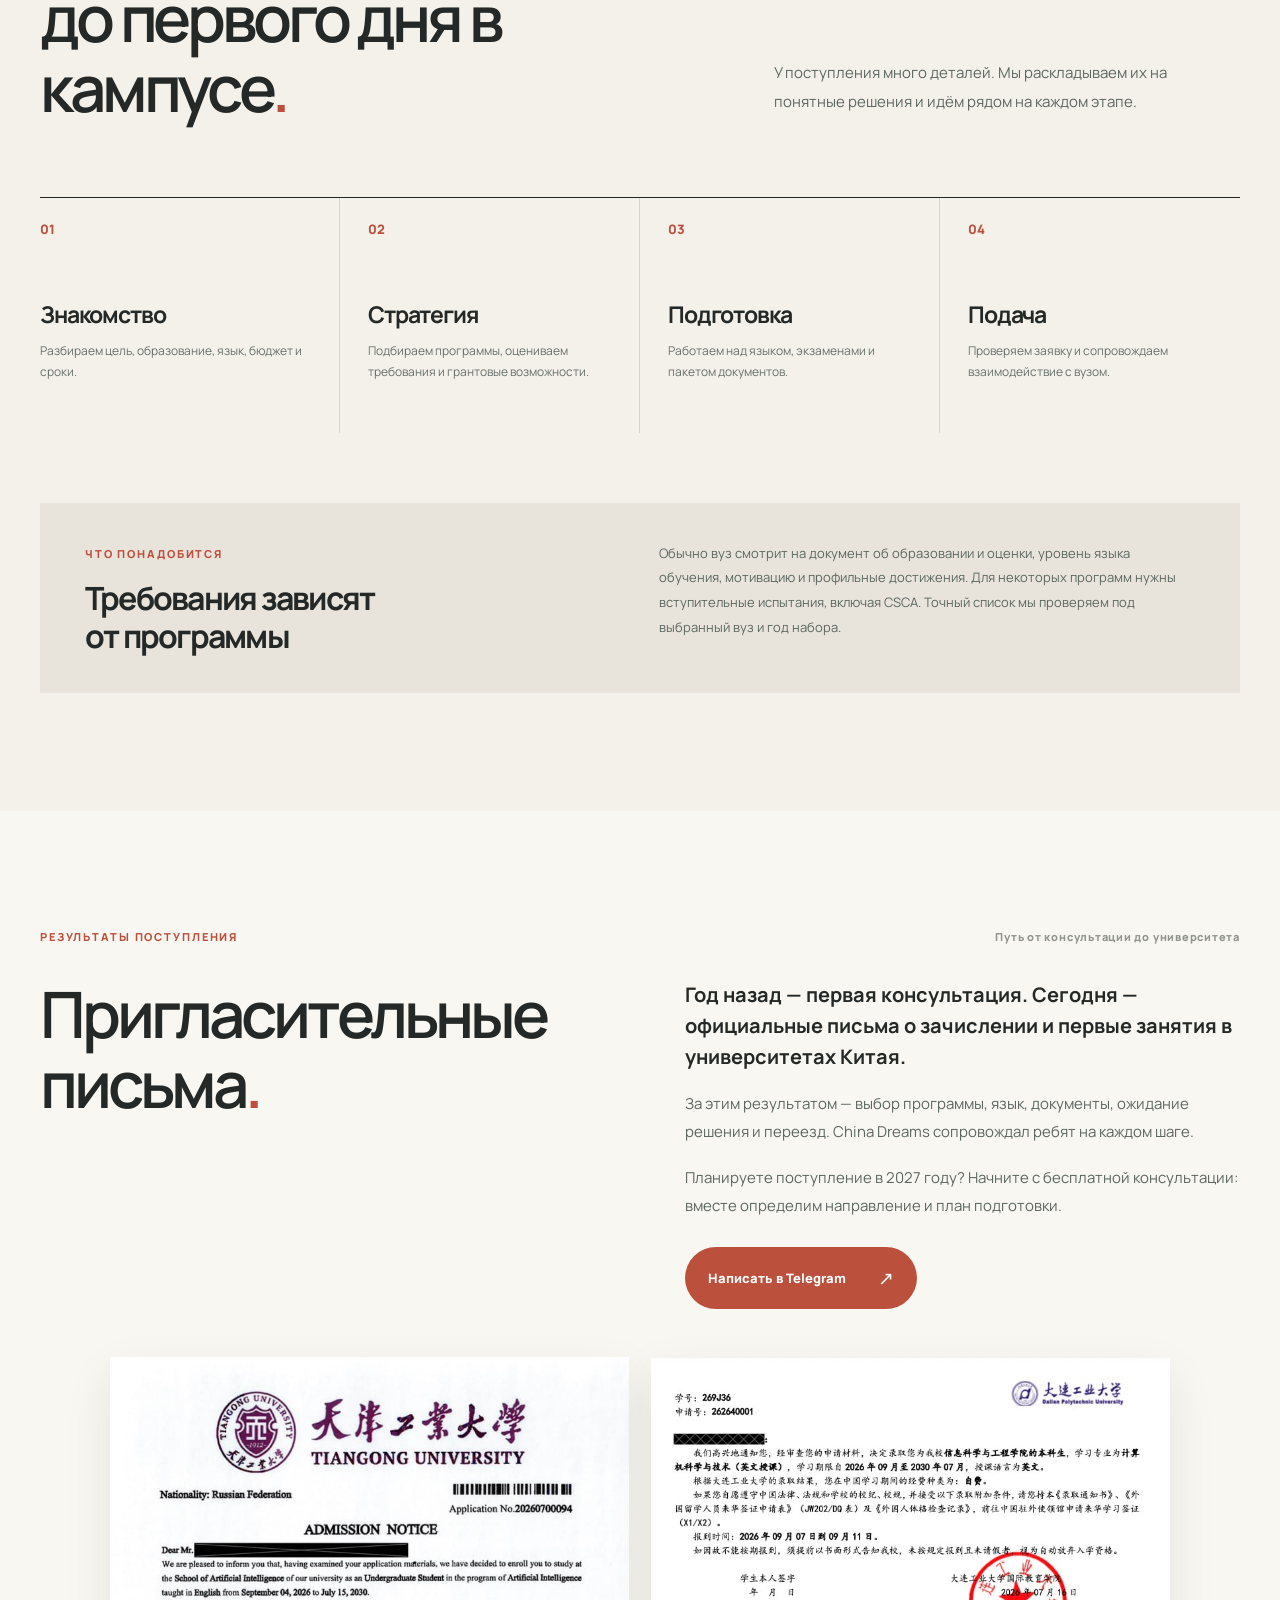
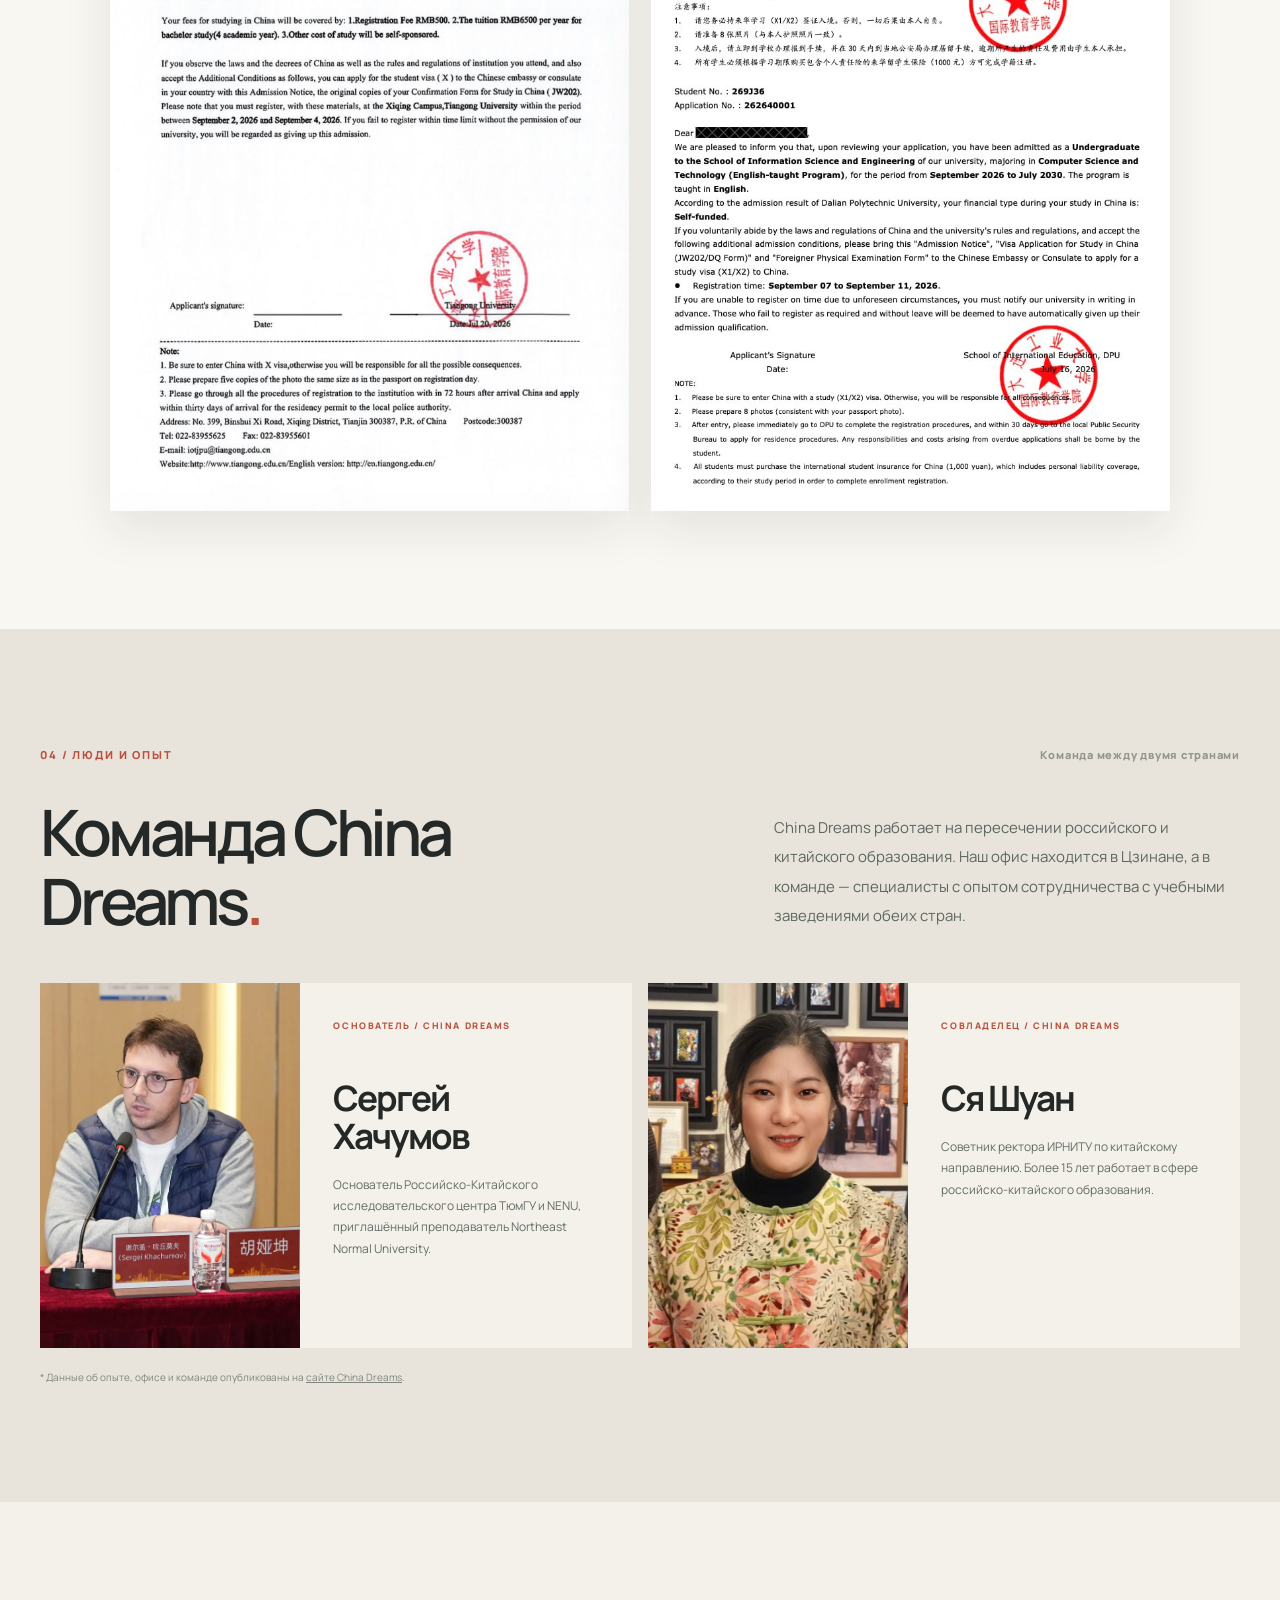
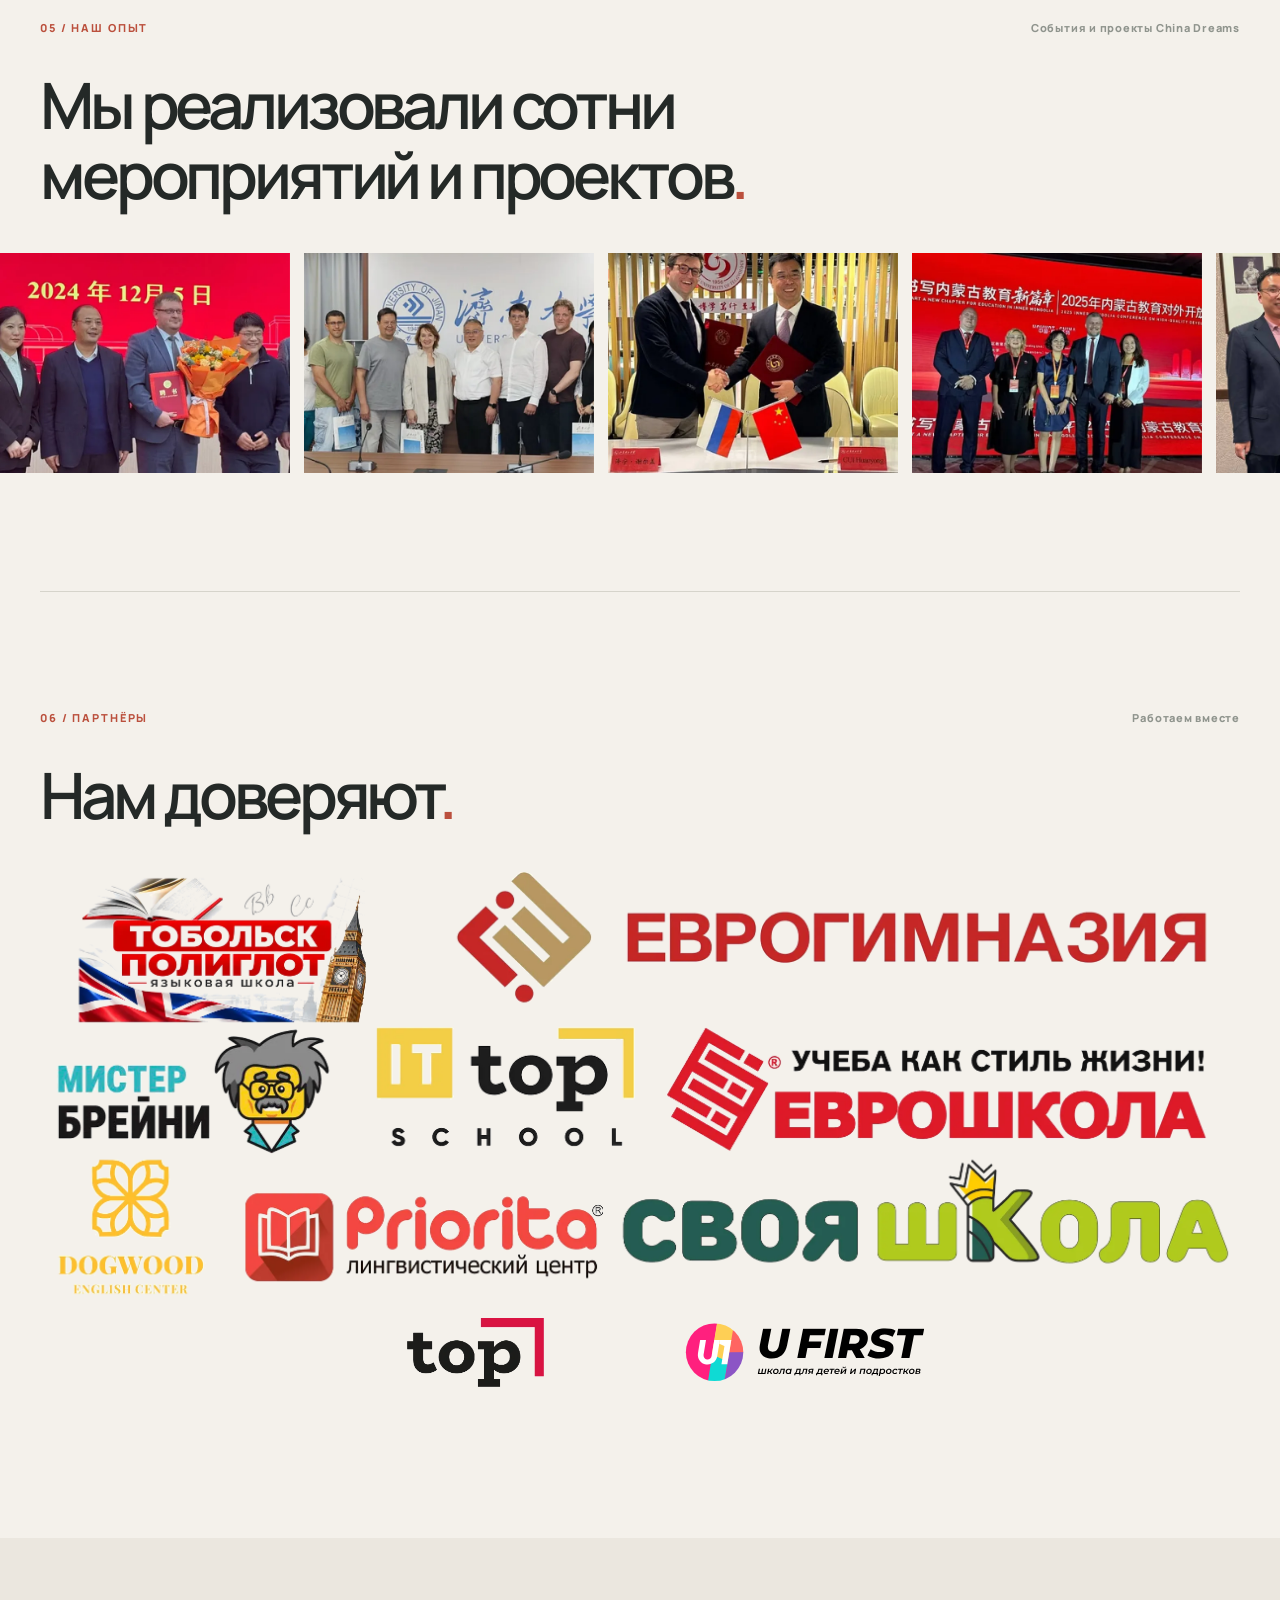
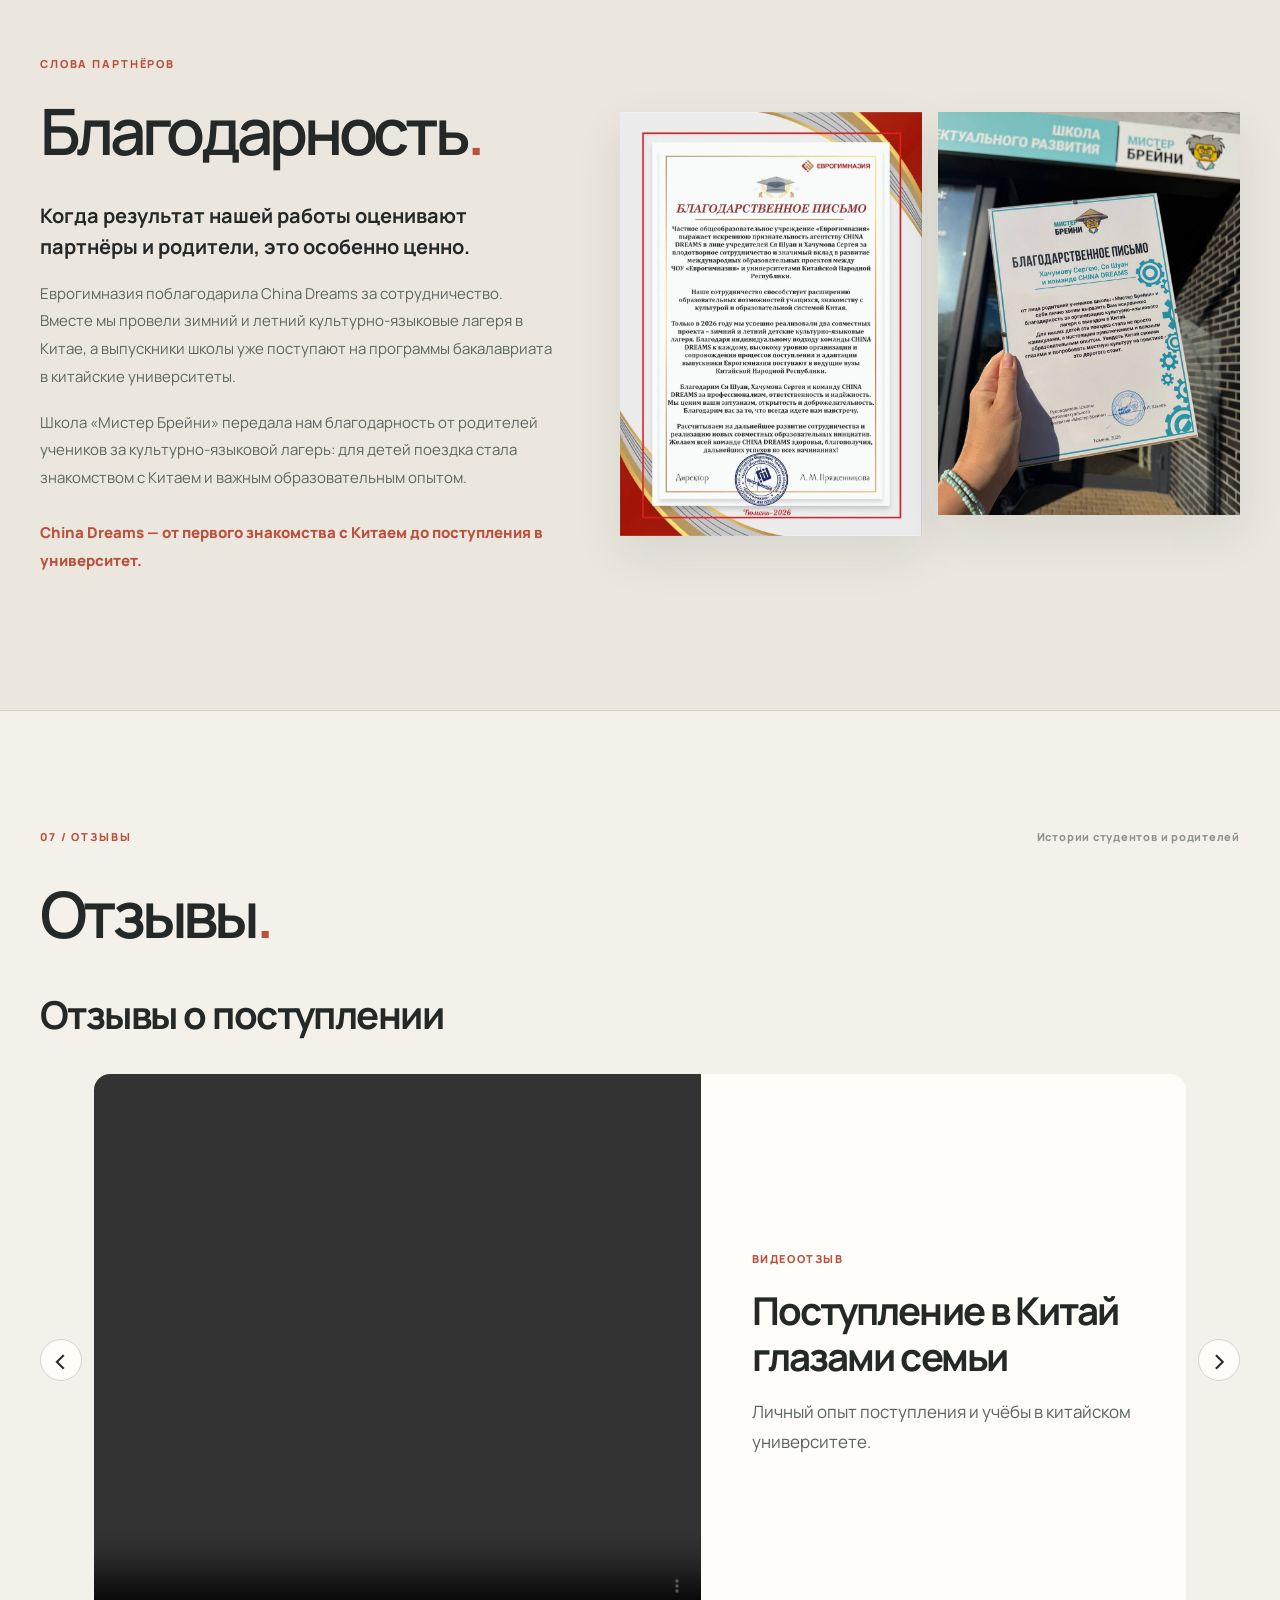
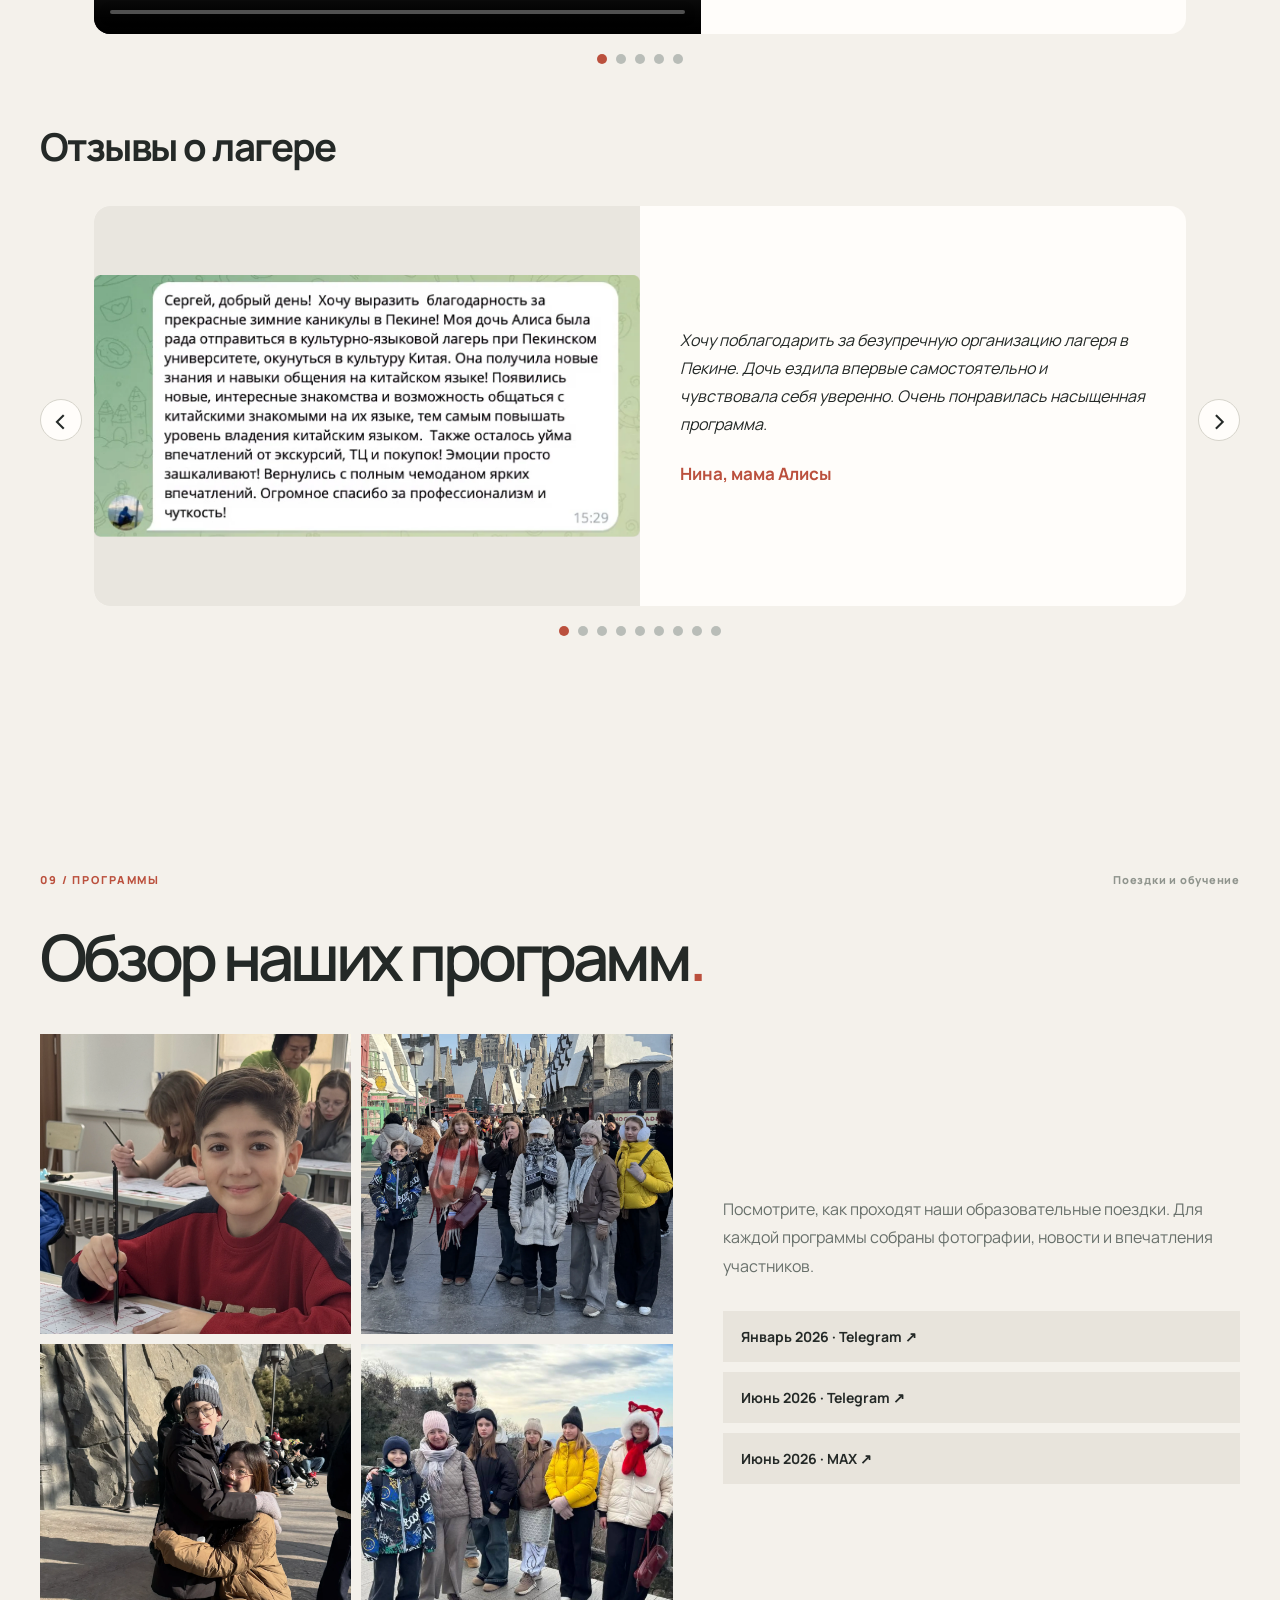
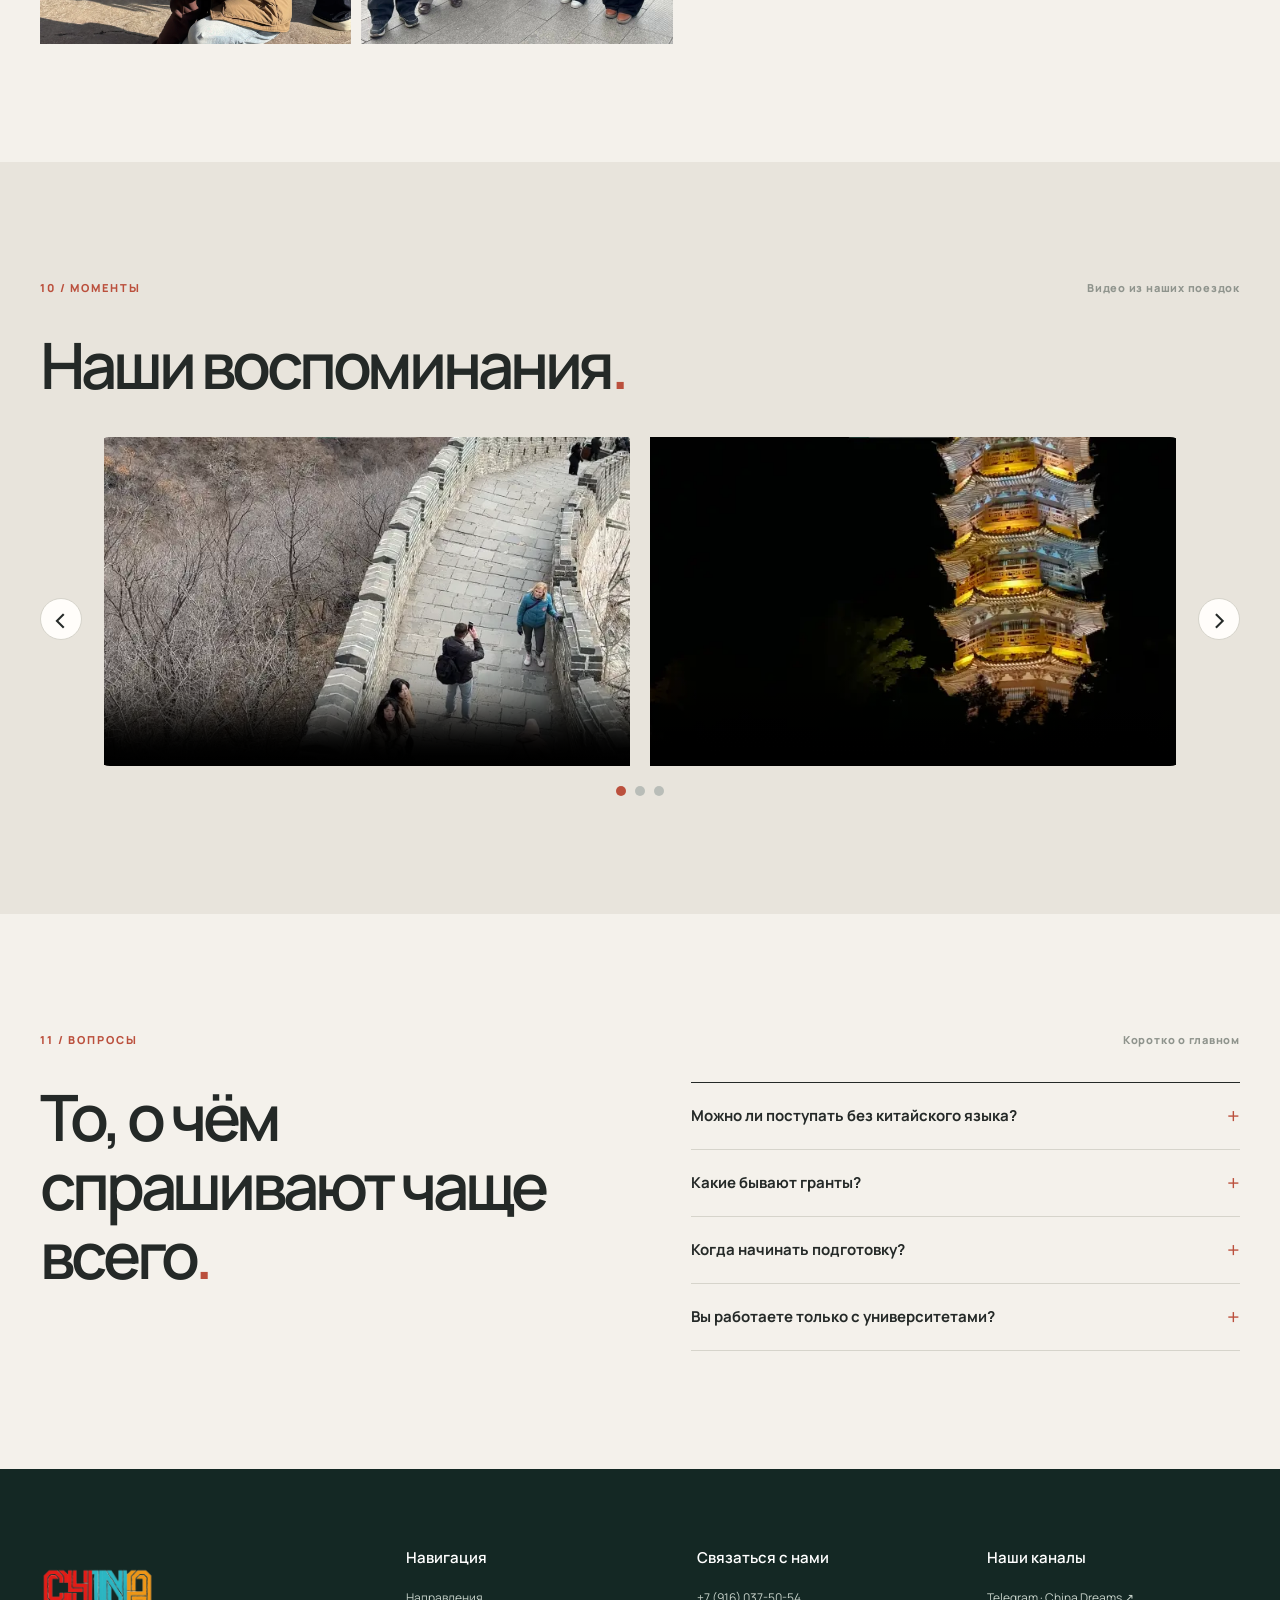
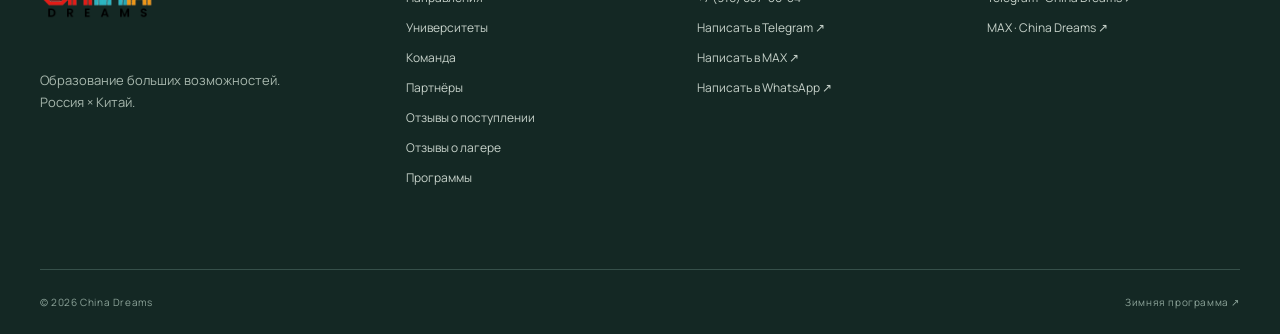
==== commit 7ce7073c: "отзывы" ====
--- a/index.html
+++ b/index.html
@@ -411,14 +411,74 @@
           </div>
         </div>
       </section>
-      <section class="reviews section-pad" id="reviews" aria-labelledby="reviews-title">
+      <section class="reviews admission-reviews section-pad" id="reviews" aria-labelledby="admission-reviews-title">
         <div class="container">
           <div class="section-top">
-            <span class="section-label">07 / ИСТОРИИ</span><span class="section-aside">Слова участников и родителей</span>
-          </div>
-          <h2 id="reviews-title">
-            Отзывы<span class="accent-dot">.</span>
-          </h2>
+            <span class="section-label">07 / ОТЗЫВЫ</span><span class="section-aside">Истории студентов и родителей</span>
+          </div>
+          <h2 class="reviews-main-title">Отзывы<span class="accent-dot">.</span></h2>
+          <h3 class="reviews-subtitle" id="camp-reviews-title">Отзывы о поступлении</h3>
+          <div class="content-carousel" data-carousel aria-label="Отзывы о поступлении в Китай">
+            <div class="carousel-window">
+              <div class="carousel-slides">
+                <article class="carousel-slide admission-review-slide">
+                  <div class="admission-review-media">
+                    <video controls preload="metadata" playsinline aria-label="Видеоотзыв о поступлении в Китай">
+                      <source src="assets/видеоотзыв.mp4" type="video/mp4">Ваш браузер не поддерживает видео.
+                    </video>
+                  </div>
+                  <div class="admission-review-copy">
+                    <span class="admission-review-type">ВИДЕООТЗЫВ</span>
+                    <h3>Поступление в Китай глазами семьи</h3>
+                    <p>Личный опыт поступления и учёбы в китайском университете.</p>
+                  </div>
+                </article>
+                <article class="carousel-slide admission-review-slide">
+                  <a class="admission-review-media" href="assets/image-26.webp" target="_blank" rel="noopener noreferrer" aria-label="Открыть отзыв Дмитрия полностью">
+                    <img src="assets/image-26.webp" alt="Сообщение Дмитрия о сопровождении поступления дочери в Китай" loading="lazy">
+                  </a>
+                  <div class="admission-review-copy">
+                    <span class="admission-review-type">ОТЗЫВ РОДИТЕЛЯ</span>
+                    <h3>От первой поездки до поступления</h3>
+                    <p>Дмитрий рассказывает, как опыт дочери в Китае помог семье принять решение о дальнейшем обучении в Пекине.</p>
+                  </div>
+                </article>
+                <article class="carousel-slide admission-review-slide">
+                  <a class="admission-review-media" href="assets/image-27.webp" target="_blank" rel="noopener noreferrer" aria-label="Открыть отзыв Татьяны полностью">
+                    <img src="assets/image-27.webp" alt="Сообщение Татьяны о поступлении дочери в университет Пекина" loading="lazy">
+                  </a>
+                  <div class="admission-review-copy">
+                    <span class="admission-review-type">ОТЗЫВ РОДИТЕЛЯ</span>
+                    <h3>Учёба в университете Пекина</h3>
+                    <p>Татьяна благодарит команду за помощь с поступлением дочери и делится её первыми впечатлениями от учёбы.</p>
+                  </div>
+                </article>
+                <article class="carousel-slide admission-review-slide">
+                  <a class="admission-review-media" href="assets/image-28.webp" target="_blank" rel="noopener noreferrer" aria-label="Открыть отзыв о поступлении в BFSU полностью">
+                    <img src="assets/image-28.webp" alt="Отзыв родителя о поступлении дочери в Пекинский университет иностранных языков" loading="lazy">
+                  </a>
+                  <div class="admission-review-copy">
+                    <span class="admission-review-type">ОТЗЫВ РОДИТЕЛЯ</span>
+                    <h3>Путь к зачислению в BFSU</h3>
+                    <p>Семья делится опытом подготовки документов, оформления визы и решения вопросов с проживанием.</p>
+                  </div>
+                </article>
+                <article class="carousel-slide admission-review-slide">
+                  <a class="admission-review-media" href="assets/image-29.webp" target="_blank" rel="noopener noreferrer" aria-label="Открыть отзыв о начале учёбы полностью">
+                    <img src="assets/image-29.webp" alt="Сообщение родителя о начале учёбы дочери в Китае" loading="lazy">
+                  </a>
+                  <div class="admission-review-copy">
+                    <span class="admission-review-type">ОТЗЫВ РОДИТЕЛЯ</span>
+                    <h3>Первые недели в университете</h3>
+                    <p>Дочь начала занятия, познакомилась с преподавателями и постепенно осваивается в новой стране.</p>
+                  </div>
+                </article>
+              </div>
+            </div>
+            <button class="carousel-arrow carousel-prev" type="button" aria-label="Предыдущий отзыв о поступлении">‹</button><button class="carousel-arrow carousel-next" type="button" aria-label="Следующий отзыв о поступлении">›</button>
+            <div class="carousel-dots" aria-label="Выбор отзыва о поступлении"></div>
+          </div>
+          <h3 class="reviews-subtitle" id="camp-reviews-title" style="margin-top: 60px;">Отзывы о лагере</h3>
           <div class="content-carousel" data-carousel aria-label="Отзывы участников">
             <div class="carousel-window">
               <div class="carousel-slides">
@@ -511,9 +571,10 @@
           </div>
         </div>
       </section>
+      
       <section class="program-overview section-pad container" id="programs" aria-labelledby="programs-title">
         <div class="section-top">
-          <span class="section-label">08 / ПРОГРАММЫ</span><span class="section-aside">Поездки и обучение</span>
+          <span class="section-label">09 / ПРОГРАММЫ</span><span class="section-aside">Поездки и обучение</span>
         </div>
         <h2 id="programs-title">
           Обзор наших программ<span class="accent-dot">.</span>
@@ -538,7 +599,7 @@
       <section class="memories section-pad" id="memories" aria-labelledby="memories-title">
         <div class="container">
           <div class="section-top">
-            <span class="section-label">09 / МОМЕНТЫ</span><span class="section-aside">Видео из наших поездок</span>
+            <span class="section-label">10 / МОМЕНТЫ</span><span class="section-aside">Видео из наших поездок</span>
           </div>
           <h2 id="memories-title">
             Наши воспоминания<span class="accent-dot">.</span>
@@ -586,7 +647,7 @@
       </section>
       <section class="faq section-pad container" aria-labelledby="faq-title">
         <div class="section-top">
-          <span class="section-label">07 / ВОПРОСЫ</span><span class="section-aside">Коротко о главном</span>
+          <span class="section-label">11 / ВОПРОСЫ</span><span class="section-aside">Коротко о главном</span>
         </div>
         <div class="faq-layout">
           <h2 id="faq-title">
@@ -641,7 +702,7 @@
           <h2>
             Навигация
           </h2>
-          <a href="#directions">Направления</a><a href="universities/">Университеты</a><a href="#about">Команда</a><a href="#partners">Партнёры</a><a href="#reviews">Отзывы</a><a href="#programs">Программы</a>
+          <a href="#directions">Направления</a><a href="universities/">Университеты</a><a href="#about">Команда</a><a href="#partners">Партнёры</a><a href="#reviews">Отзывы о поступлении</a><a href="#camp-reviews">Отзывы о лагере</a><a href="#programs">Программы</a>
         </div>
         <div>
           <h2>
--- a/updates.css
+++ b/updates.css
@@ -51,12 +51,24 @@
 .carousel-window { overflow: hidden; border-radius: 16px; }
 .carousel-slides { display: flex; align-items: flex-start; transition: transform .4s ease; }
 .carousel-slide { flex: 0 0 100%; min-width: 0; box-sizing: border-box; }
-.review-slide { display: grid; grid-template-columns: 1fr 1fr; background: #fff; min-height: 400px; }
-.review-slide > img { width: 100%; height: 400px; object-fit: contain; background: #f5f5f5; }
+.review-slide { display: grid; grid-template-columns: 1fr 1fr; background: #fffdfa; min-height: 400px; }
+.review-slide > img { width: 100%; height: 400px; object-fit: contain; background: #e9e6df; }
 .review-slide > div { display: flex; flex-direction: column; justify-content: center; padding: 40px; }
 .review-slide p { font-size: 16px; line-height: 1.75; font-style: italic; margin: 0 0 24px; }
 .review-slide strong { font-size: 17px; color: var(--red); }
 .review-slide span { margin-top: 5px; color: var(--muted); font-size: 12px; }
+.admission-reviews { background: #f4f1eb; border-top: 1px solid var(--line); }
+.camp-reviews { border-top: 1px solid var(--line); }
+.reviews .reviews-main-title { margin-bottom: 42px; }
+.reviews .reviews-subtitle { margin: 0 0 36px; font-size: clamp(28px, 3vw, 42px); line-height: 1.2; letter-spacing: -.04em; }
+.admission-review-slide { display: grid; grid-template-columns: minmax(0, 1fr) minmax(0, .8fr); min-height: 560px; background: var(--white); }
+.admission-review-media { display: flex; align-items: center; justify-content: center; min-width: 0; height: 560px; background: #e9e6df; }
+.admission-review-media img, .admission-review-media video { display: block; width: 100%; height: 100%; object-fit: contain; }
+.admission-review-media[href]:focus-visible { outline: 3px solid var(--red); outline-offset: -4px; }
+.admission-review-copy { display: flex; flex-direction: column; justify-content: center; align-items: flex-start; min-width: 0; padding: clamp(28px, 4vw, 64px); }
+.admission-review-type { color: var(--red); font-size: 11px; font-weight: 800; letter-spacing: .14em; }
+.admission-review-copy h3 { margin: 22px 0 18px; font-size: clamp(29px, 3vw, 45px); line-height: 1.18; letter-spacing: -.05em; }
+.admission-review-copy p { margin: 0; color: #59645d; font-size: 17px; line-height: 1.75; }
 .carousel-arrow { position: absolute; top: 45%; display: grid; place-items: center; width: 42px; height: 42px; border: 1px solid var(--line); border-radius: 50%; background: var(--white); color: var(--ink); font-size: 32px; line-height: 1; z-index: 1; }
 .carousel-arrow:hover { background: var(--red); color: white; }
 .carousel-prev { left: 0; }
@@ -73,6 +85,11 @@
   .review-slide { grid-template-columns: 1fr; }
   .review-slide > img { height: 300px; }
   .review-slide > div { padding: 26px; }
+  .admission-review-slide { grid-template-columns: 1fr; }
+  .admission-review-media { height: 390px; }
+  .admission-review-copy { padding: 28px; }
+  .admission-review-copy h3 { margin: 14px 0 12px; font-size: 30px; }
+  .admission-review-copy p { font-size: 15px; }
   .program-photos img { height: 220px; }
   .memory-slide { flex-basis: 100%; padding: 0; }
 }
@@ -80,6 +97,9 @@
   .content-carousel { padding: 0 32px; }
   .carousel-arrow { width: 28px; height: 36px; font-size: 25px; }
   .review-slide > img { height: 240px; }
+  .admission-review-media { height: 320px; }
+  .admission-review-copy { padding: 22px; }
+  .admission-review-copy h3 { font-size: 26px; }
   .memory-slide video { aspect-ratio: 3 / 4; }
   .program-photos img { height: 190px; }
 }
